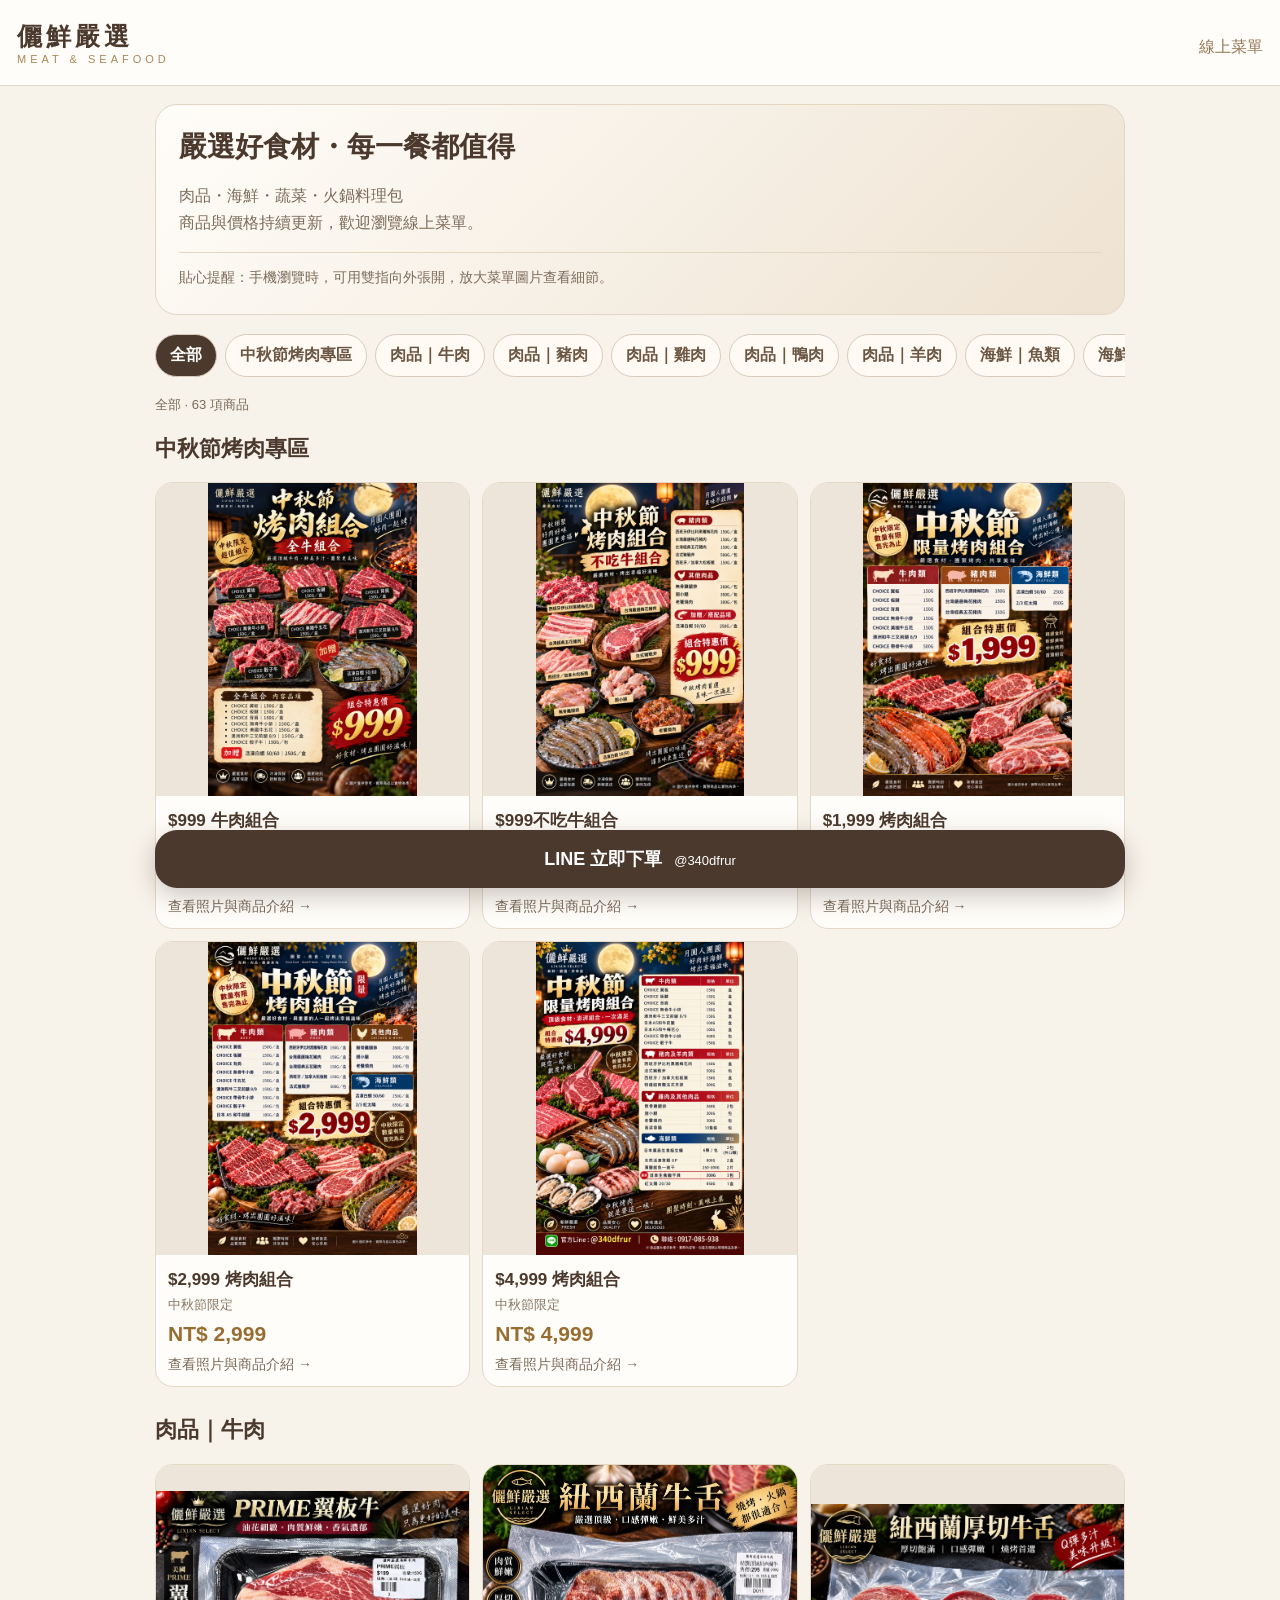
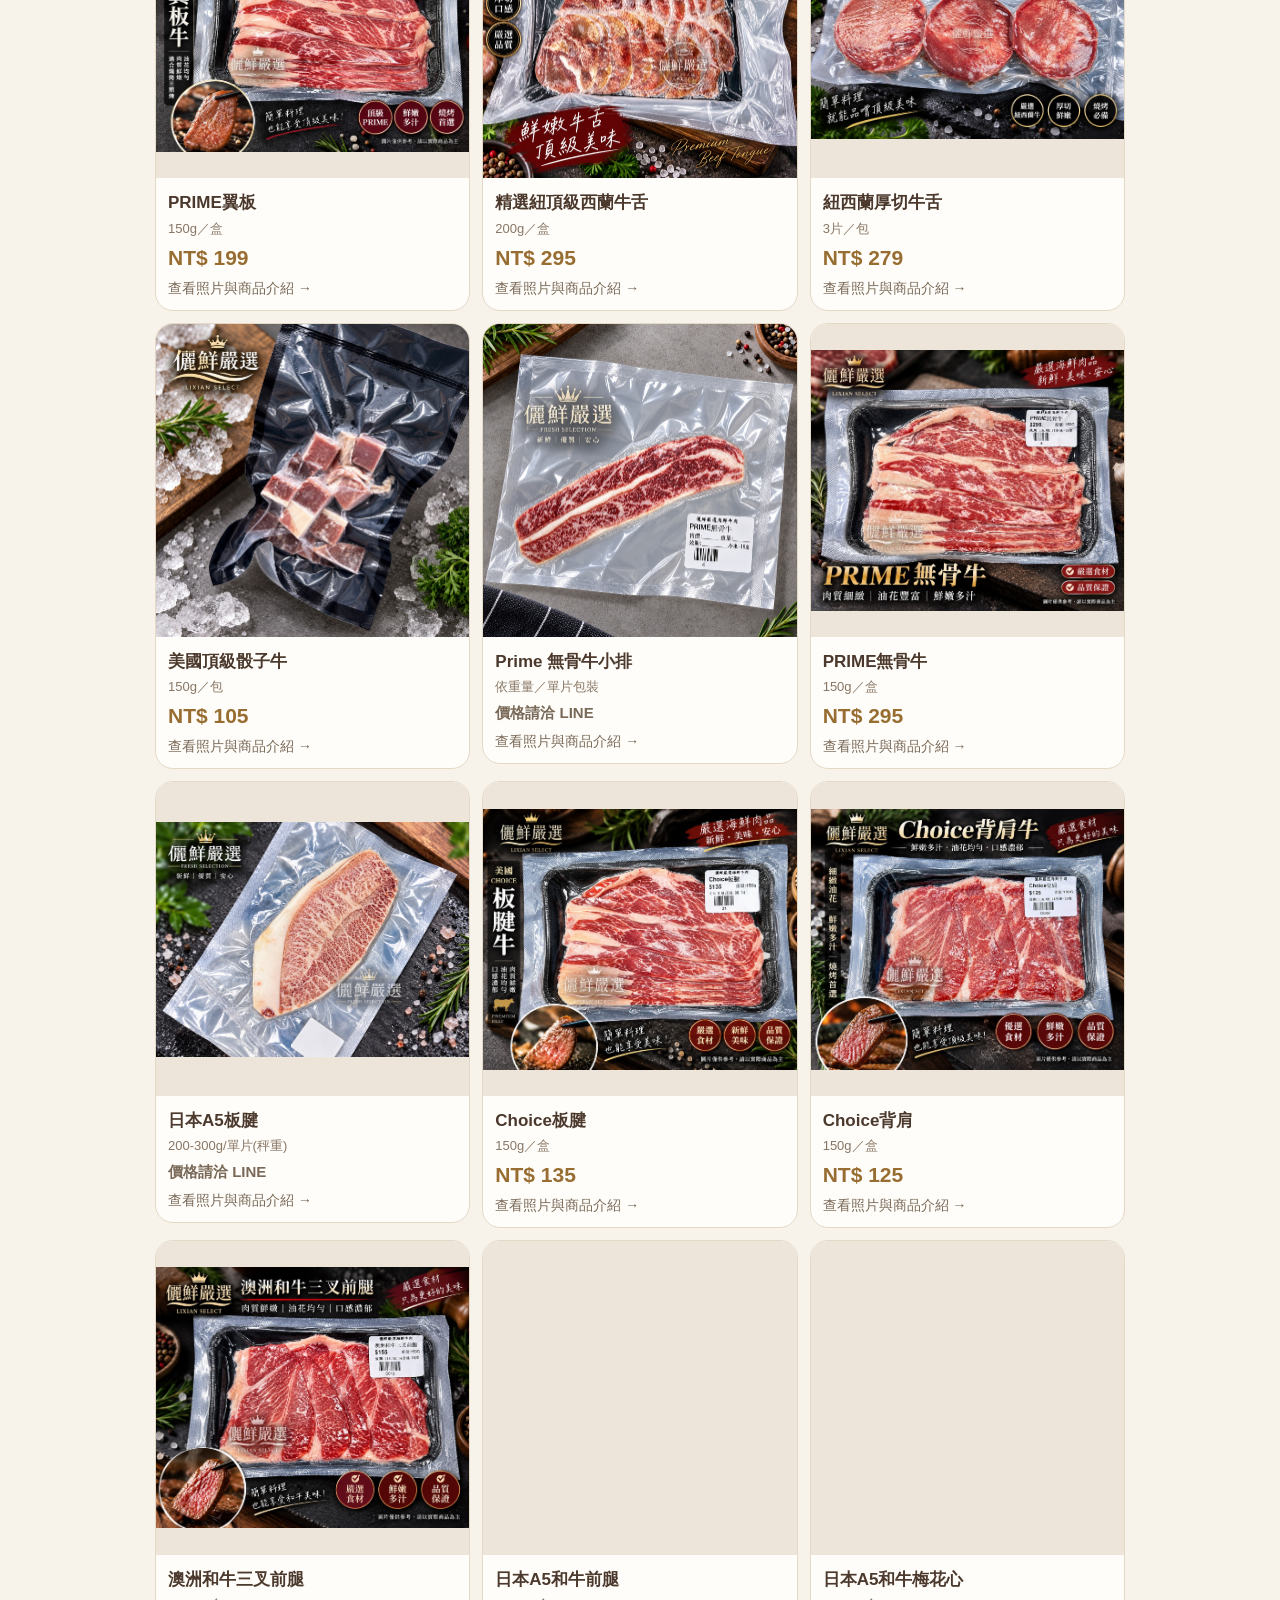
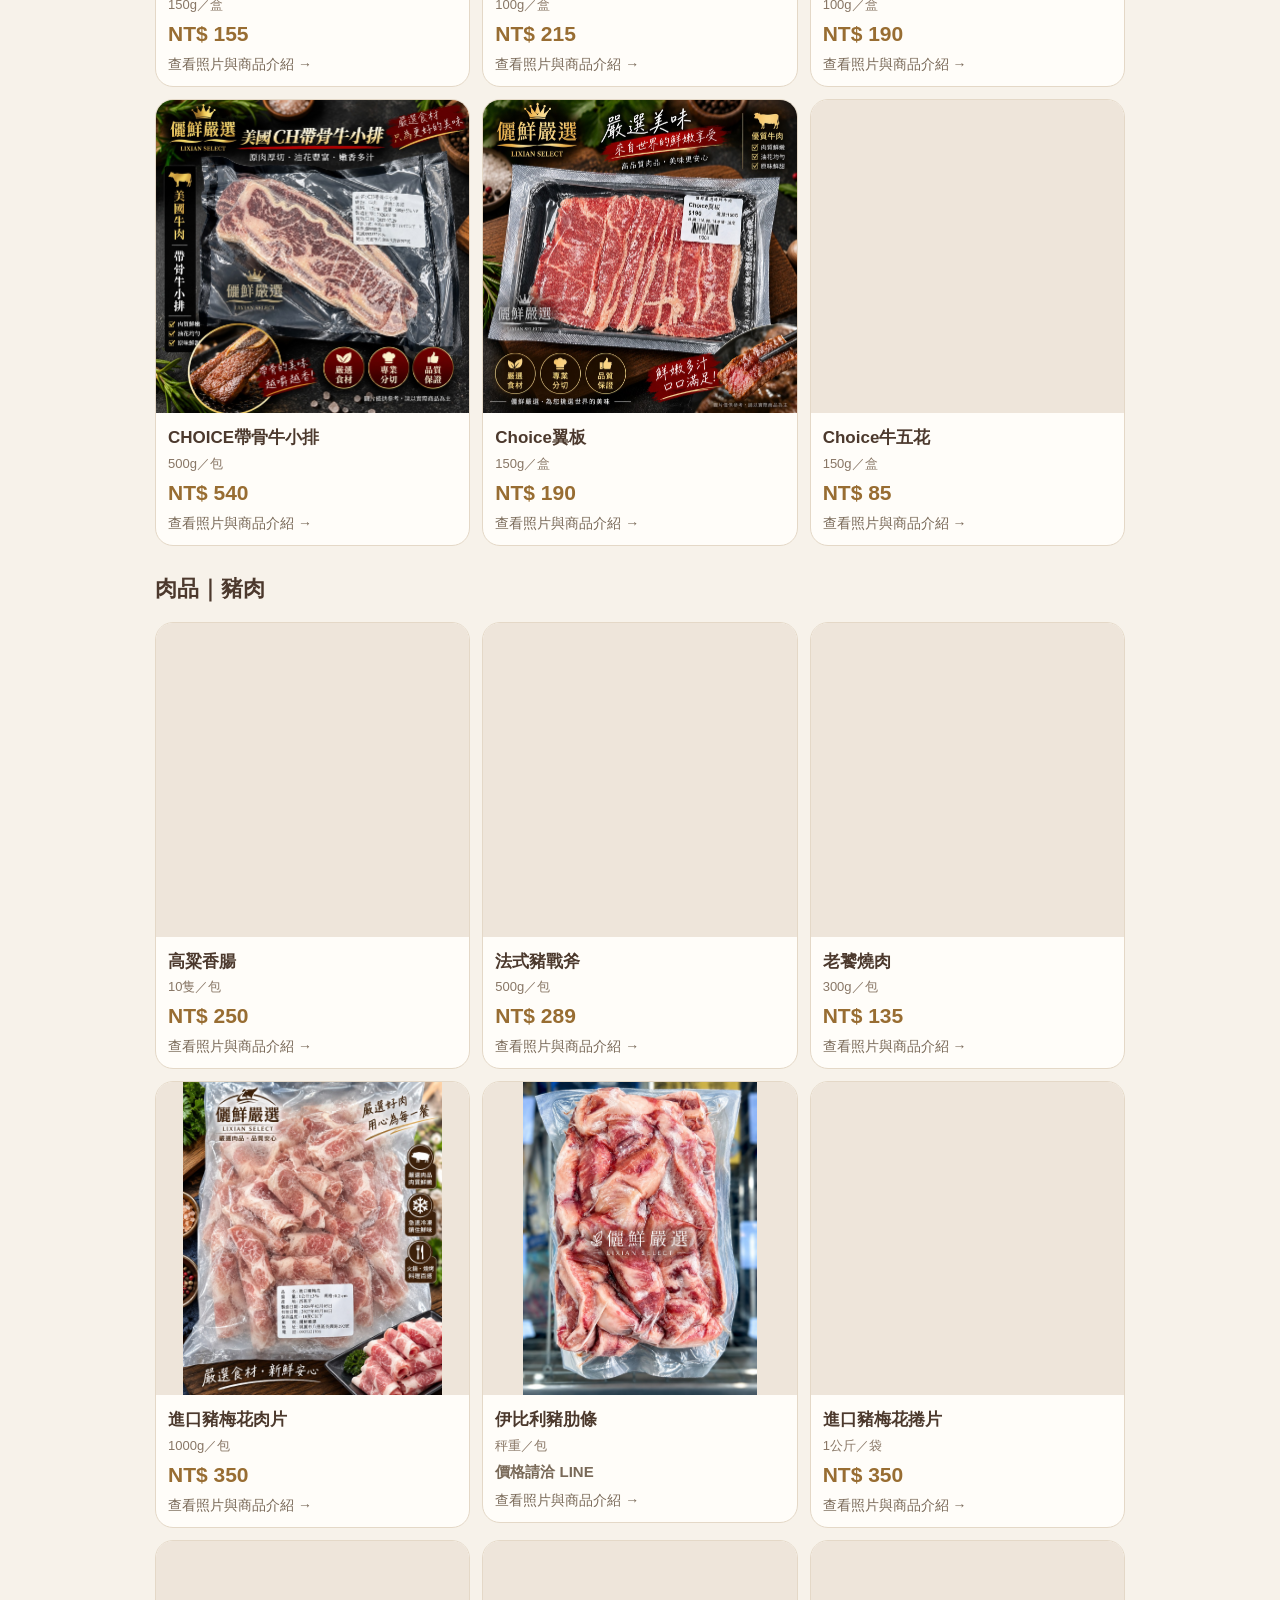
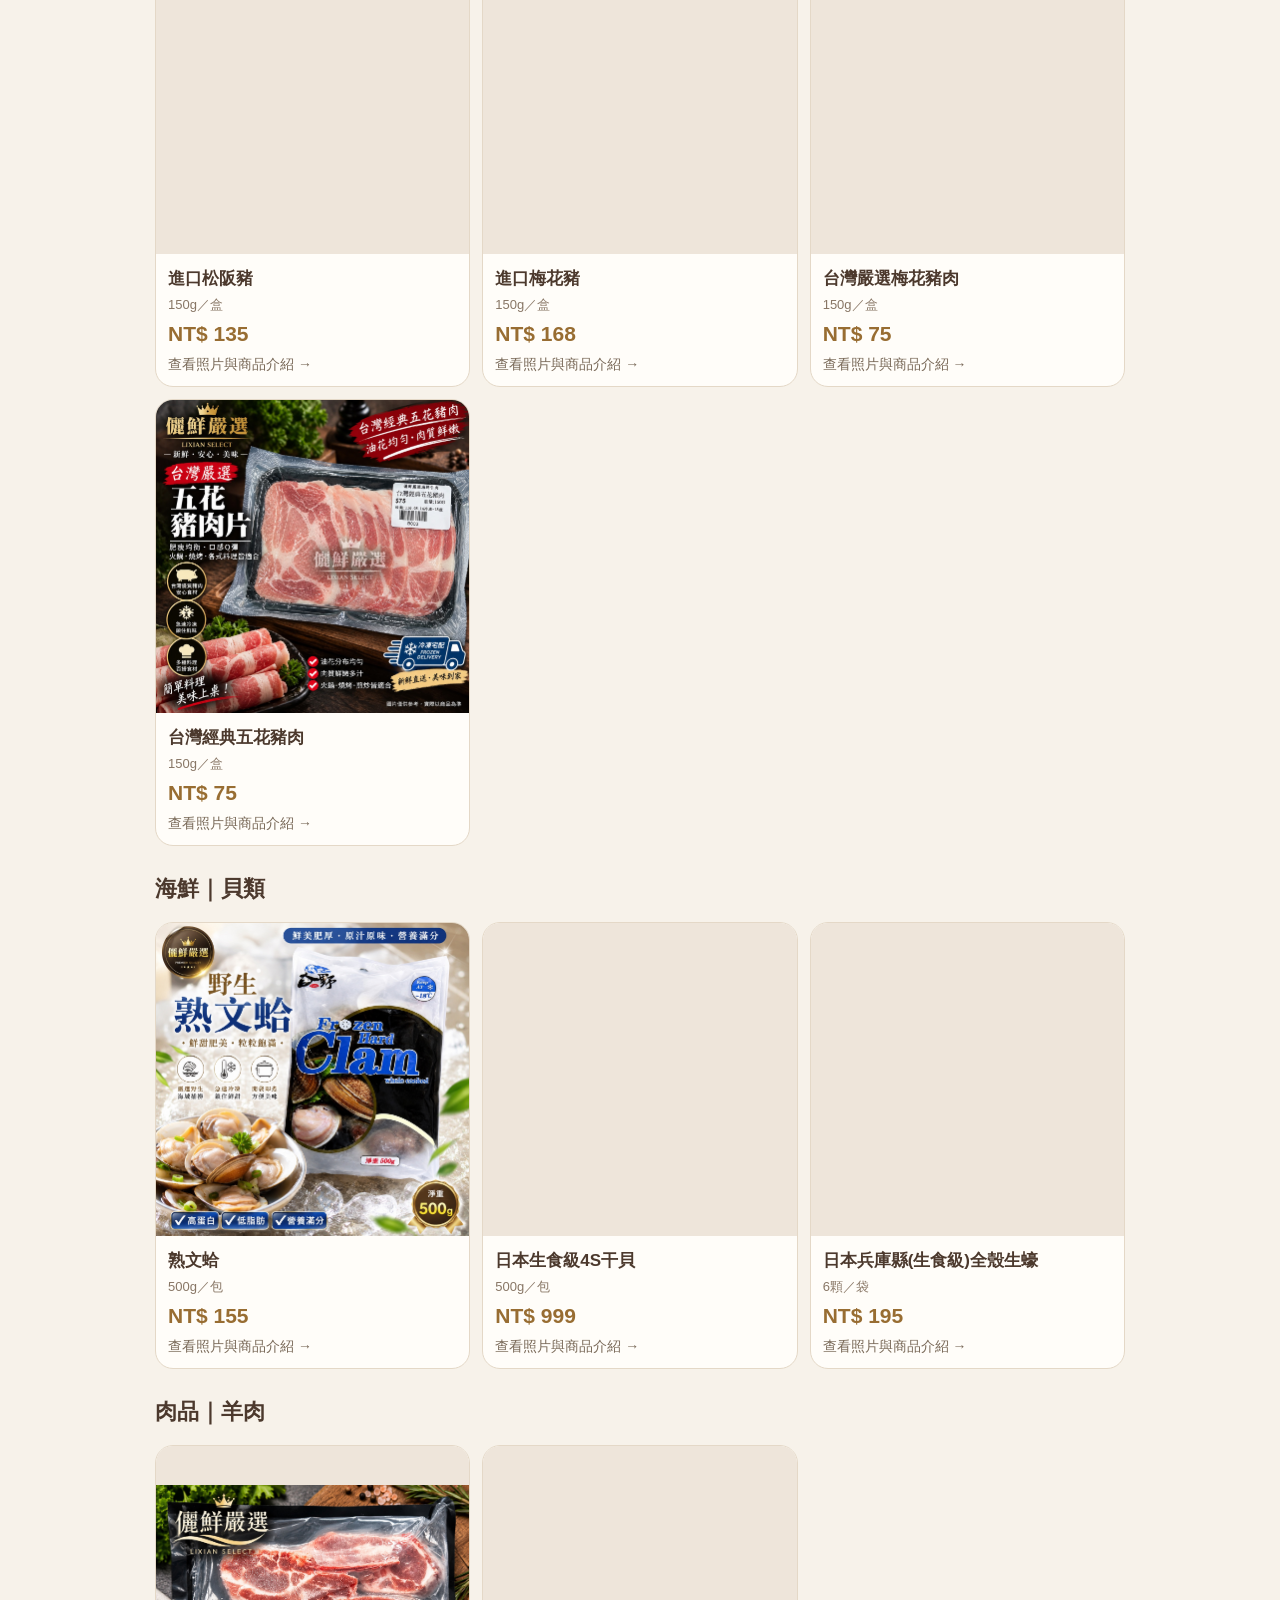
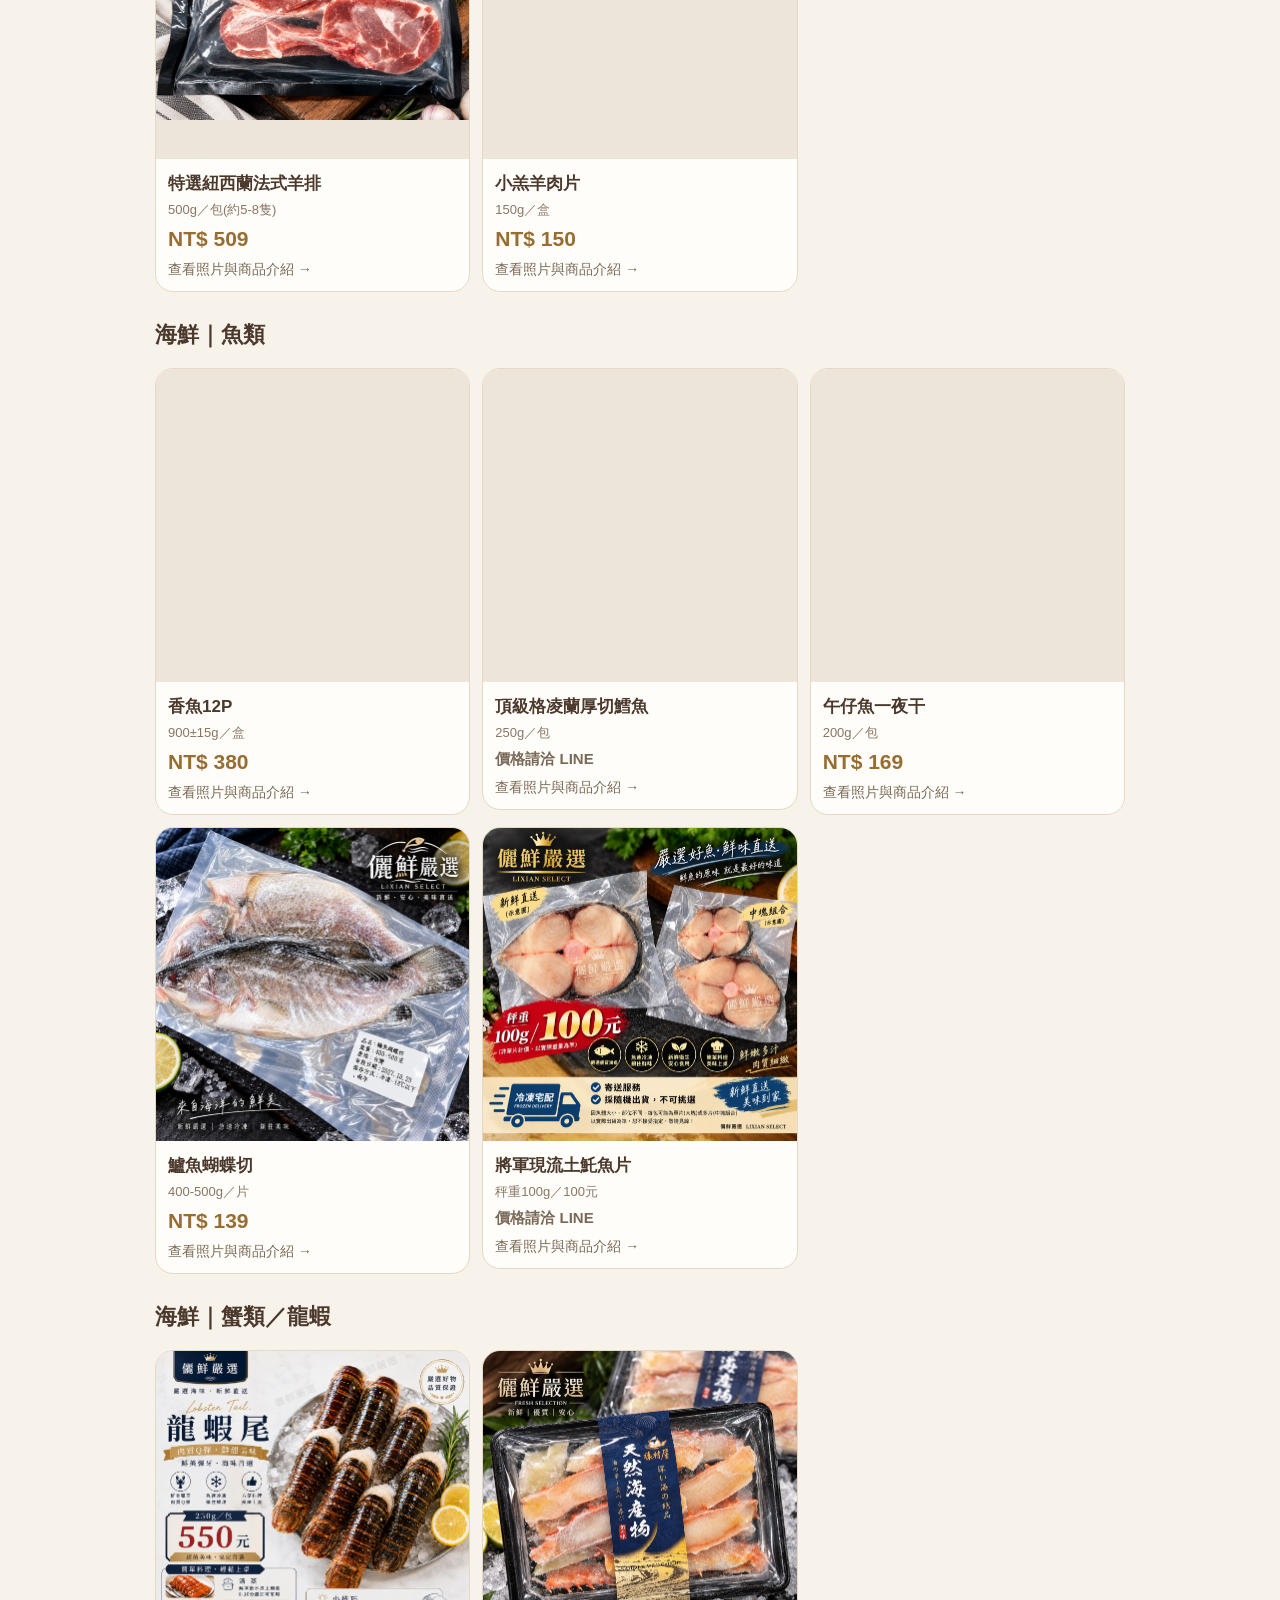
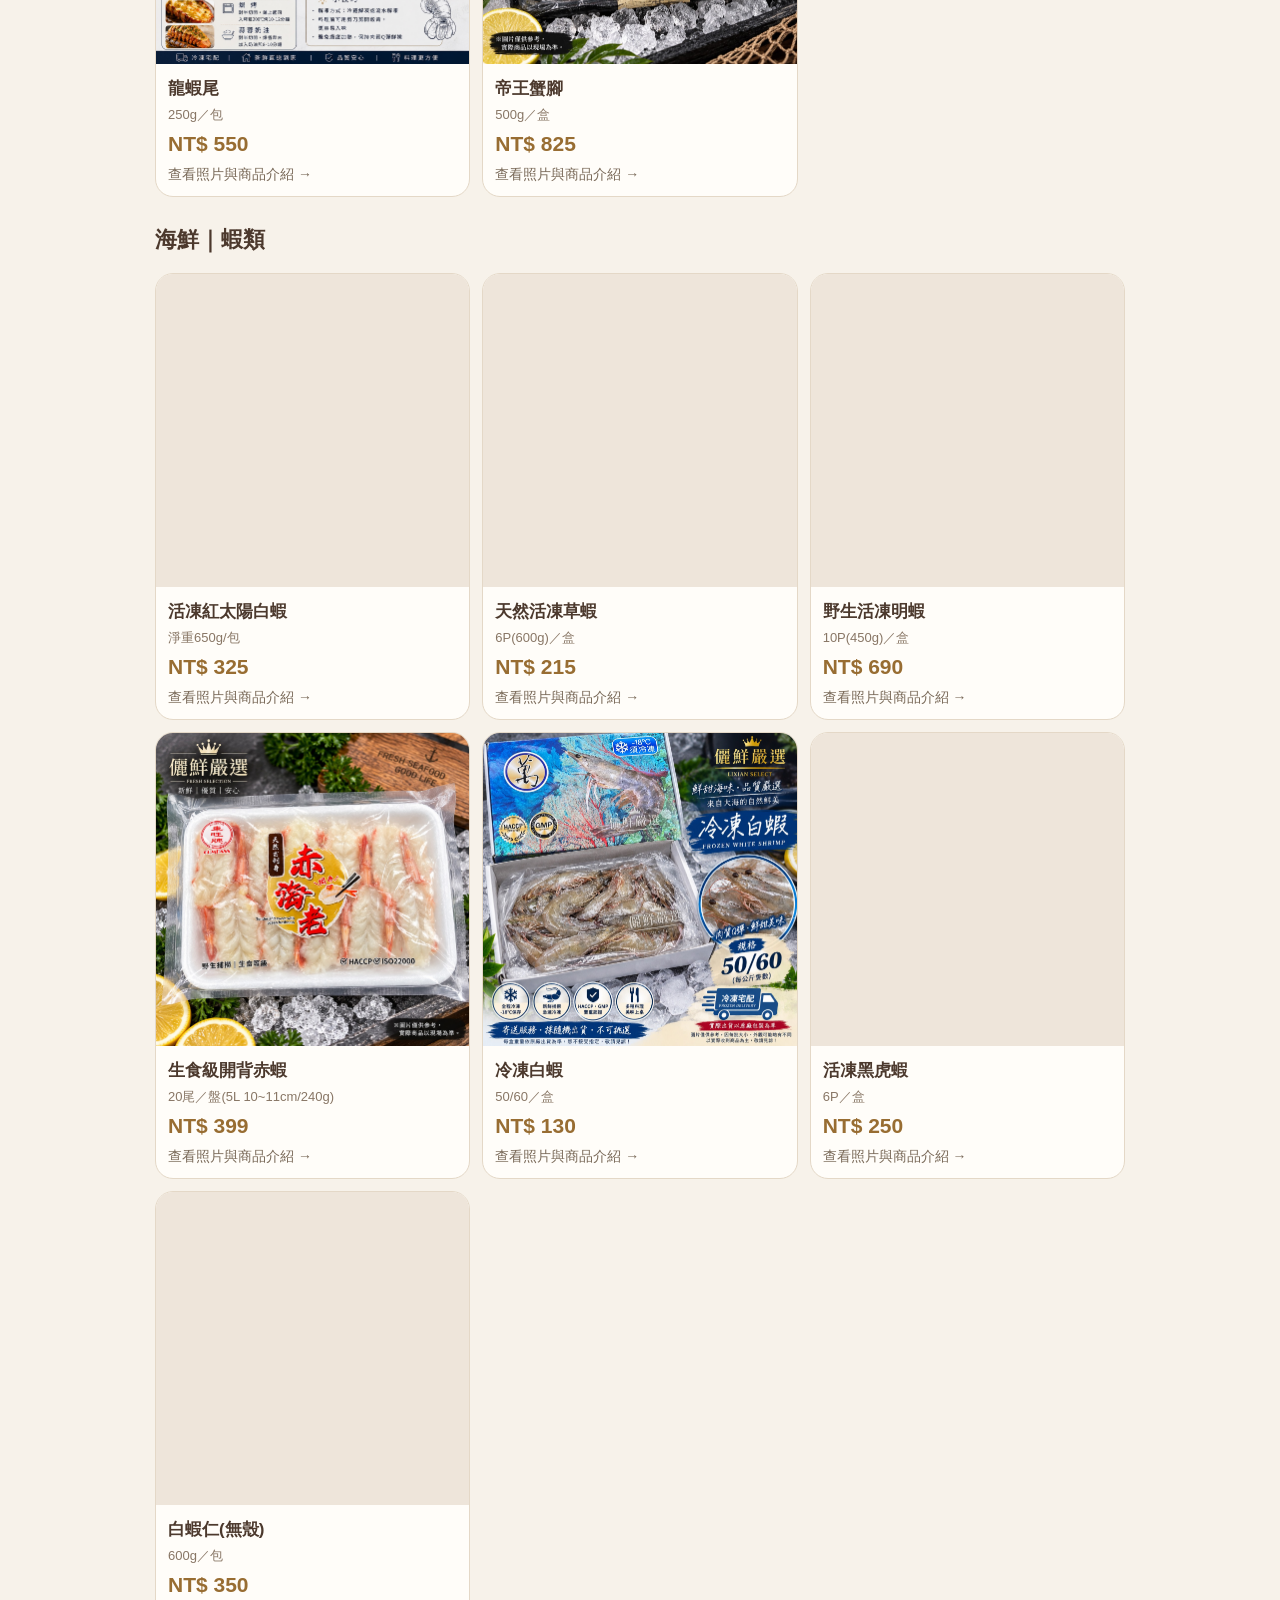
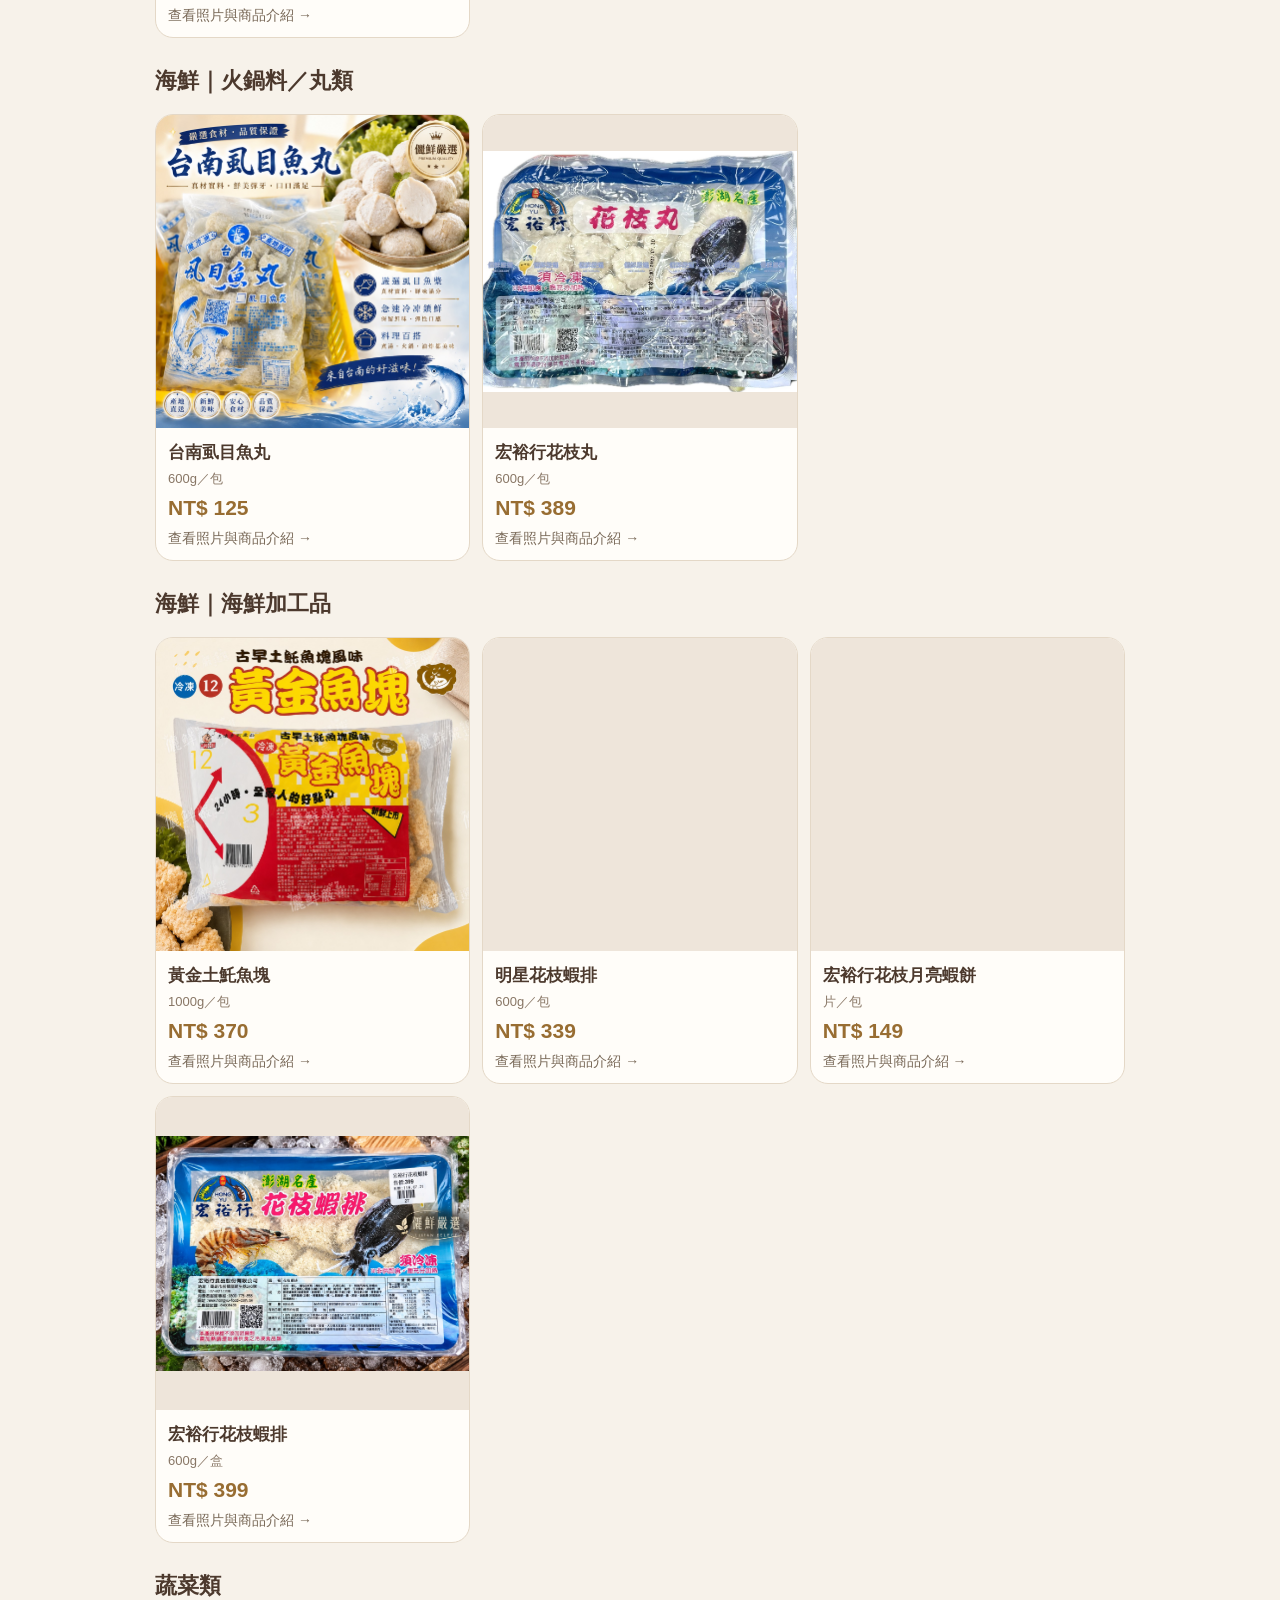
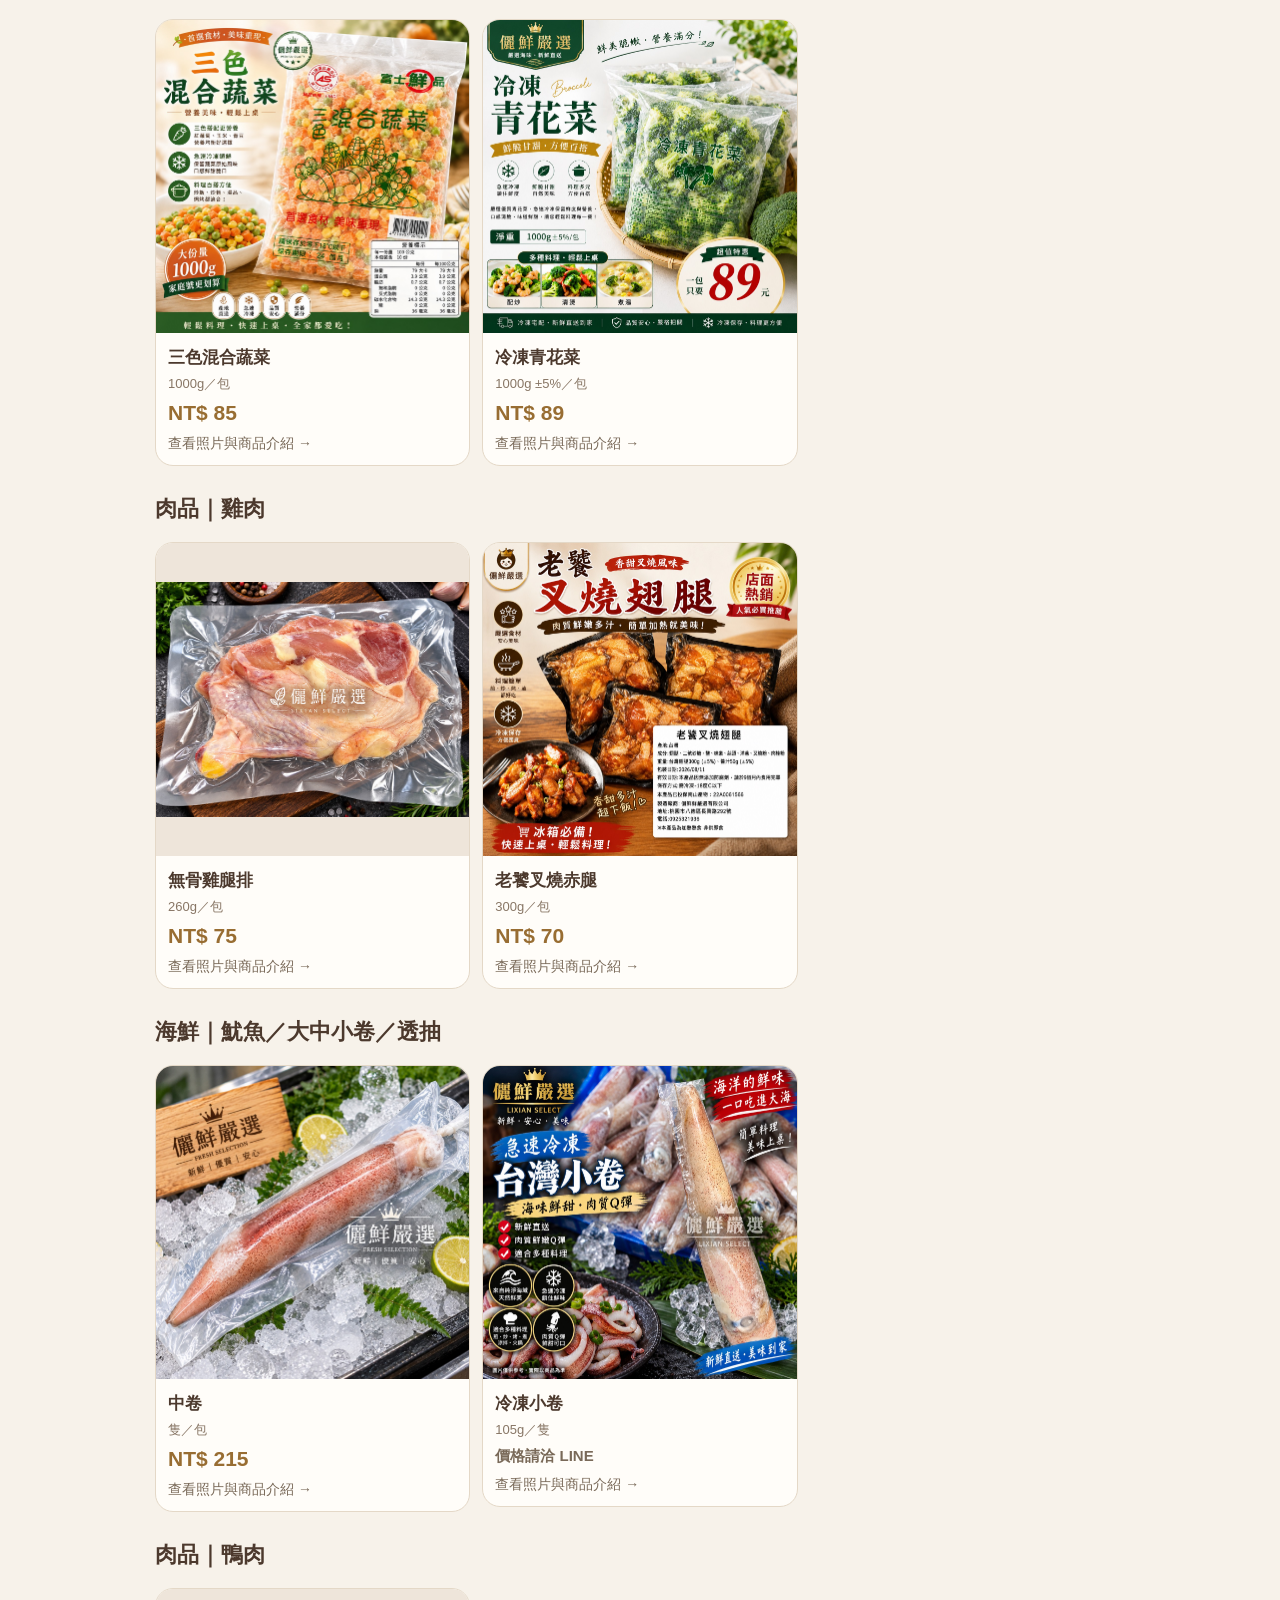
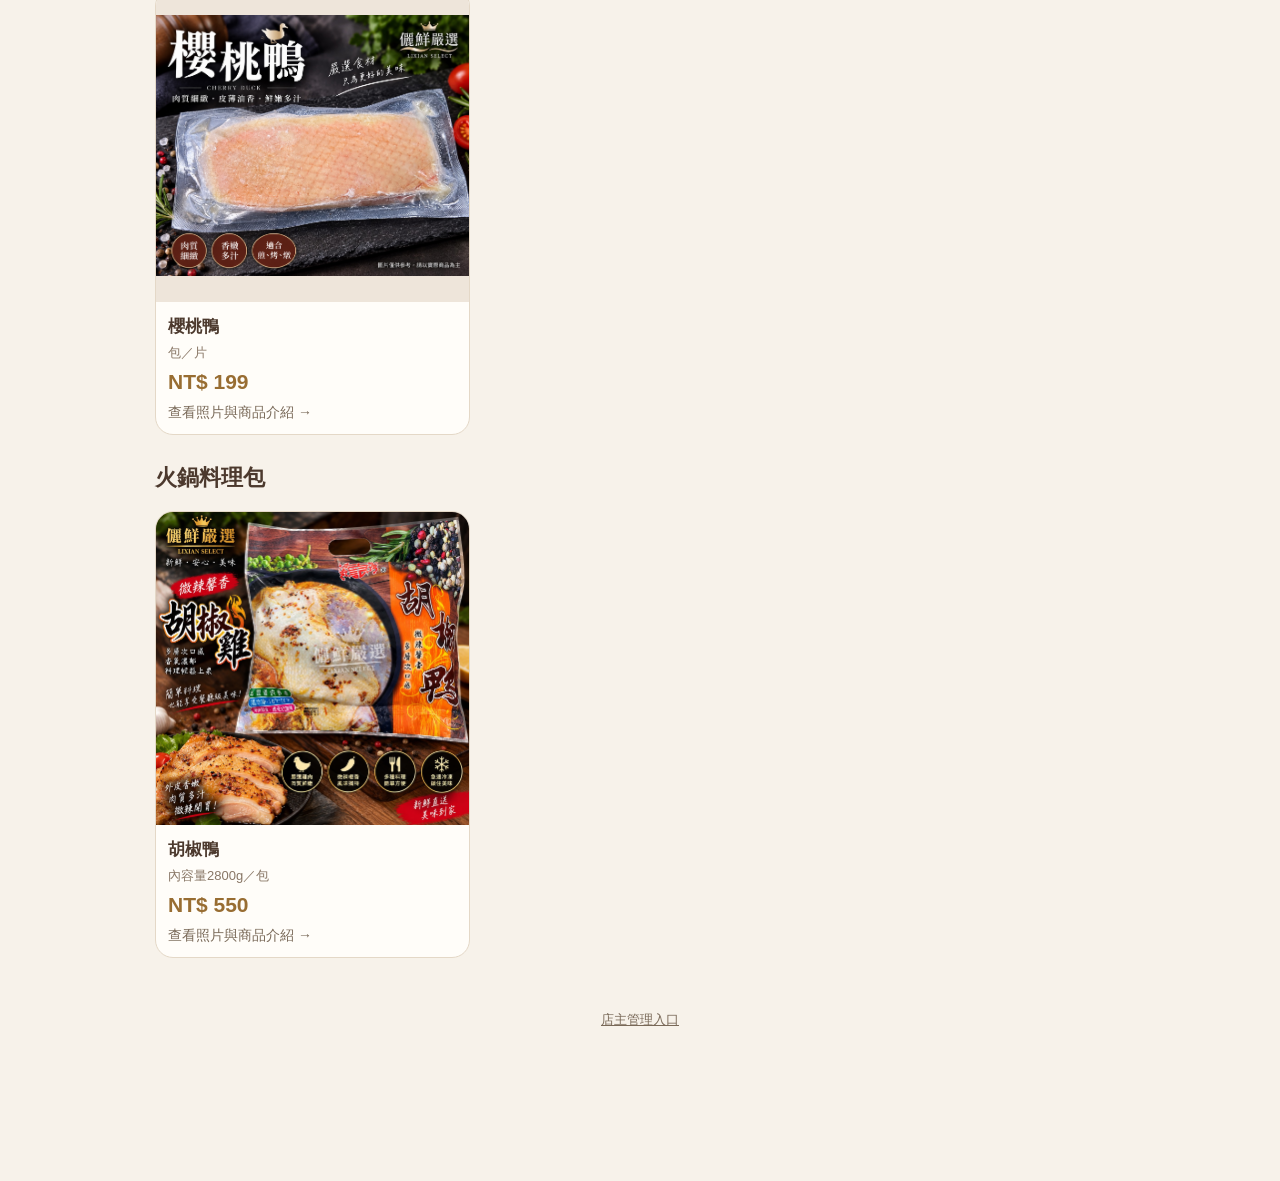
==== index.html @ fa22ce09 "新增商品詳細頁、多張照片與放大檢視，串接 CMS 介紹欄位並保留全部商品資料" ====
<!doctype html><html lang="zh-Hant"><head><meta name="google-site-verification" content="aUG9Sjw0C7wm74e60LRMX2KAX6Z9VKIMu-t3Mo0LDsM" /><meta charset="utf-8"><meta name="viewport" content="width=device-width,initial-scale=1"><meta name="description" content="儷鮮嚴選線上菜單，瀏覽肉品、海鮮、蔬菜與烤肉組合，透過 LINE 洽詢及下單。"><title>儷鮮嚴選｜線上菜單</title><style>
*{box-sizing:border-box}body{margin:0;background:#f7f2ea;color:#4c392d;font-family:-apple-system,BlinkMacSystemFont,"Noto Sans TC","PingFang TC",sans-serif;padding-bottom:95px}header{background:#fffdf9;border-bottom:1px solid #e4d8c7;padding:20px 17px;position:sticky;top:0;z-index:5}.brand{font-size:25px;font-weight:900;letter-spacing:4px}.en{font-size:11px;letter-spacing:4px;color:#a88758}.tag{float:right;margin-top:-28px;color:#927754}main{max-width:1000px;margin:auto;padding:18px 15px}.hero{background:linear-gradient(135deg,#fffdf9,#eee2d1);border:1px solid #e3d6c5;border-radius:22px;padding:23px;margin-bottom:15px}.hero h1{margin:0;font-size:28px}.hero p{line-height:1.7;color:#7d6c5b}.nav{display:flex;gap:8px;overflow:auto;padding:4px 0 15px}.nav button{white-space:nowrap;border:1px solid #d8cbbb;background:#fffaf3;border-radius:999px;padding:10px 14px;color:#6c5745;font-weight:700}.nav .on{background:#4c392d;color:white}.section{margin:16px 0 28px}.section h2{font-size:22px}.grid{display:grid;grid-template-columns:repeat(2,1fr);gap:12px}.card{background:#fffdf9;border:1px solid #e4d8c7;border-radius:18px;overflow:hidden}.pic{aspect-ratio:1;background:#eee5da;display:flex;align-items:center;justify-content:center;color:#a18f7d}.pic img{width:100%;height:100%;object-fit:contain}.info{padding:12px}.name{font-weight:900;font-size:17px}.spec{font-size:13px;color:#887665;margin-top:4px}.price{font-weight:900;color:#986d32;font-size:21px;margin-top:8px}.empty{padding:18px;text-align:center;color:#887665;background:#fffdf9;border:1px dashed #d8cbbb;border-radius:14px}.bottom{position:fixed;bottom:12px;left:12px;right:12px;background:#4c392d;color:white;text-align:center;padding:17px;border-radius:22px;text-decoration:none;font-size:18px;font-weight:900;z-index:20;box-shadow:0 8px 25px #3d2b1d44}.bottom span{font-size:13px;font-weight:500;margin-left:7px}@media(min-width:700px){.grid{grid-template-columns:repeat(3,1fr)}} 
button,a{-webkit-tap-highlight-color:transparent}button{cursor:pointer;font:inherit}
button:focus-visible,a:focus-visible{outline:3px solid #986d32;outline-offset:4px}
.grid{align-items:start}.card{min-width:0}.name{overflow-wrap:anywhere;line-height:1.5}
.pic{overflow:hidden}.pic img{display:block}.placeholder{padding:20px;text-align:center;font-size:14px;line-height:1.8}
.price.ask{font-size:15px;color:#796958}.bottom{max-width:970px;margin:auto;bottom:calc(12px + env(safe-area-inset-bottom))}
body{padding-bottom:calc(110px + env(safe-area-inset-bottom))}
#status{font-size:13px;color:#796958;margin:4px 0 20px}.retry{margin-top:12px;border:1px solid #d8cbbb;background:#fffaf3;padding:10px 18px;border-radius:12px;color:#4c392d}
@media(max-width:360px){.hero h1{font-size:24px}.name{font-size:15px}.info{padding:10px}.bottom{font-size:16px}.bottom span{font-size:12px}}
.card-link{display:block;color:inherit;text-decoration:none;height:100%}.card-link:hover .name{text-decoration:underline;text-underline-offset:4px}.card-link:focus-visible{outline-offset:-4px}.detail-hint{font-size:14px;color:#796958;margin-top:10px}
</style><script src="./catalog.js"></script></head><body>
<header><div class="brand">儷鮮嚴選</div><div class="en">MEAT & SEAFOOD</div><div class="tag">線上菜單</div></header><main><section class="hero"><h1>嚴選好食材・每一餐都值得</h1><p>肉品・海鮮・蔬菜・火鍋料理包<br>商品與價格持續更新，歡迎瀏覽線上菜單。</p><p style="font-size:14px;line-height:1.8;margin:14px 0 0;padding-top:12px;border-top:1px solid #e3d6c5">貼心提醒：手機瀏覽時，可用雙指向外張開，放大菜單圖片查看細節。</p></section><nav id="nav" class="nav" aria-label="商品分類"></nav><p id="status" role="status">商品載入中…</p><div id="menu" aria-busy="true"></div><noscript><p class="empty">請開啟 JavaScript 瀏覽商品菜單，或點選下方 LINE 洽詢商品與下單。</p></noscript><footer style="text-align:center;padding:24px"><a href="./admin.html" style="color:#796958;font-size:13px">店主管理入口</a></footer></main><a class="bottom" href="https://line.me/R/ti/p/@340dfrur" target="_blank" rel="noopener noreferrer">LINE 立即下單 <span>@340dfrur</span></a>
<script>

"use strict";
let data = [];
const nav = document.getElementById("nav");
const menu = document.getElementById("menu");
const status = document.getElementById("status");
function element(tag, className, text) {
  const node = document.createElement(tag);
  if (className) node.className = className;
  if (text !== undefined) node.textContent = text;
  return node;
}
function placeholder(box) {
  box.replaceChildren(element("span", "placeholder", "商品照片準備中"));
}
function productCard(product) {
  const card = element("article", "card");
  const link=element("a","card-link");link.href=Catalog.url(product);link.setAttribute("aria-label","查看「"+product.name+"」商品詳情");
  const pic = element("div", "pic");
  placeholder(pic);
  const cover=Catalog.photos(product)[0];
  if (cover) {
    const img = element("img");
    img.alt = product.name;
    img.loading = "lazy";
    img.decoding = "async";
    img.addEventListener("error", () => placeholder(pic), { once: true });
    img.src = cover;
    pic.replaceChildren(img);
  }
  const info = element("div", "info");
  info.append(element("div", "name", product.name), element("div", "spec", product.spec || ""));
  const raw = String(product.price ?? "").trim();
  const price = Number(raw);
  const hasPrice = raw !== "" && Number.isFinite(price) && price >= 0;
  info.append(element("div", hasPrice ? "price" : "price ask",
    hasPrice ? "NT$ " + price.toLocaleString("zh-TW") : "價格請洽 LINE"));
  info.append(element("div","detail-hint","查看照片與商品介紹 →"));
  link.append(pic,info);card.append(link);
  return card;
}
function render(category) {
  for (const button of nav.children) {
    const selected = button.textContent === category;
    button.classList.toggle("on", selected);
    button.setAttribute("aria-pressed", String(selected));
  }
  const products = category === "全部" ? data : data.filter(p => p.category === category);
  const groups = new Map();
  products.forEach(product => {
    if (!groups.has(product.category)) groups.set(product.category, []);
    groups.get(product.category).push(product);
  });
  menu.replaceChildren();
  for (const [name, products] of groups) {
    const section = element("section", "section");
    const grid = element("div", "grid");
    products.forEach(product => grid.append(productCard(product)));
    section.append(element("h2", "", name), grid);
    menu.append(section);
  }
  if (!products.length) menu.append(element("p", "empty", "此分類目前沒有商品。"));
  status.textContent = category + " · " + products.length + " 項商品";
}
async function loadProducts() {
  status.textContent = "商品載入中…";
  menu.setAttribute("aria-busy", "true");
  nav.replaceChildren();
  menu.replaceChildren();
  try {
    const response = await fetch("./products.json", { cache: "no-cache" });
    if (!response.ok) throw new Error("商品資料暫時無法載入");
    const products = await response.json();
    if (!Array.isArray(products) || !products.every(p => p && typeof p.name === "string" &&
      typeof p.category === "string" && (!p.image || typeof p.image === "string"))) {
      throw new Error("商品資料格式不正確");
    }
    data = products;
    let savedCategories = [];
    try {
      const categoriesResponse = await fetch("./categories.json", { cache: "no-cache" });
      if (categoriesResponse.ok) {
        const saved = await categoriesResponse.json();
        const values = Array.isArray(saved) ? saved : saved.categories;
        if (Array.isArray(values)) savedCategories = values.filter(c => typeof c === "string" && c.trim() && c !== "全部");
      }
    } catch (_) { /* 商品仍可使用自身分類顯示。 */ }
    const categories = ["全部", ...new Set([...savedCategories, ...data.map(p => p.category)])];
    categories.forEach(category => {
      const button = element("button", "", category);
      button.type = "button";
      button.addEventListener("click", () => {const url=new URL(location.href);if(category==="全部")url.searchParams.delete("category");else url.searchParams.set("category",category);history.replaceState(null,"",url);render(category);});
      nav.append(button);
    });
    const requested=new URLSearchParams(location.search).get("category");
    render(categories.includes(requested)?requested:"全部");
  } catch (error) {
    status.textContent = "商品暫時無法顯示";
    const message = element("div", "empty");
    message.append(element("p", "", "商品資料暫時無法載入，請重試，或透過下方 LINE 洽詢。"));
    const retry = element("button", "retry", "重新載入");
    retry.type = "button";
    retry.addEventListener("click", loadProducts);
    message.append(retry);
    menu.replaceChildren(message);
  } finally {
    menu.setAttribute("aria-busy", "false");
  }
}
loadProducts();
</script></body></html>
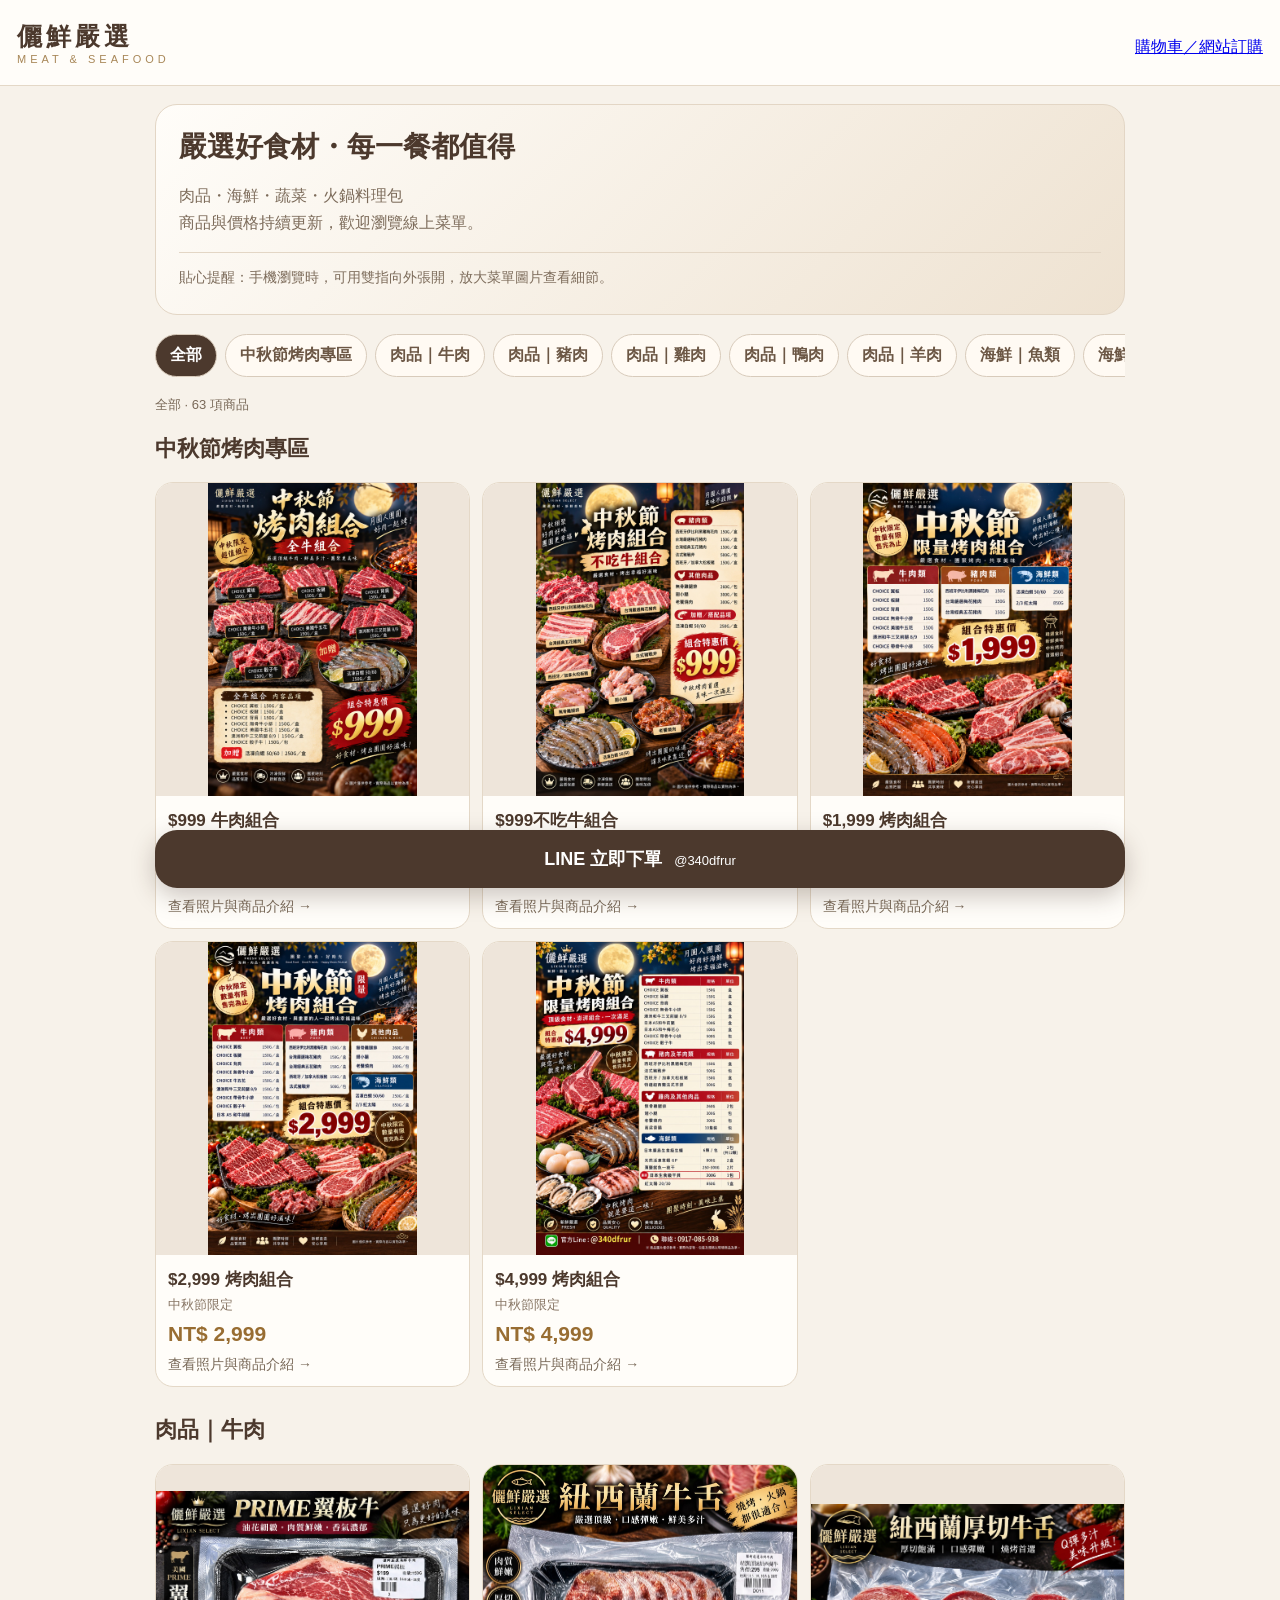
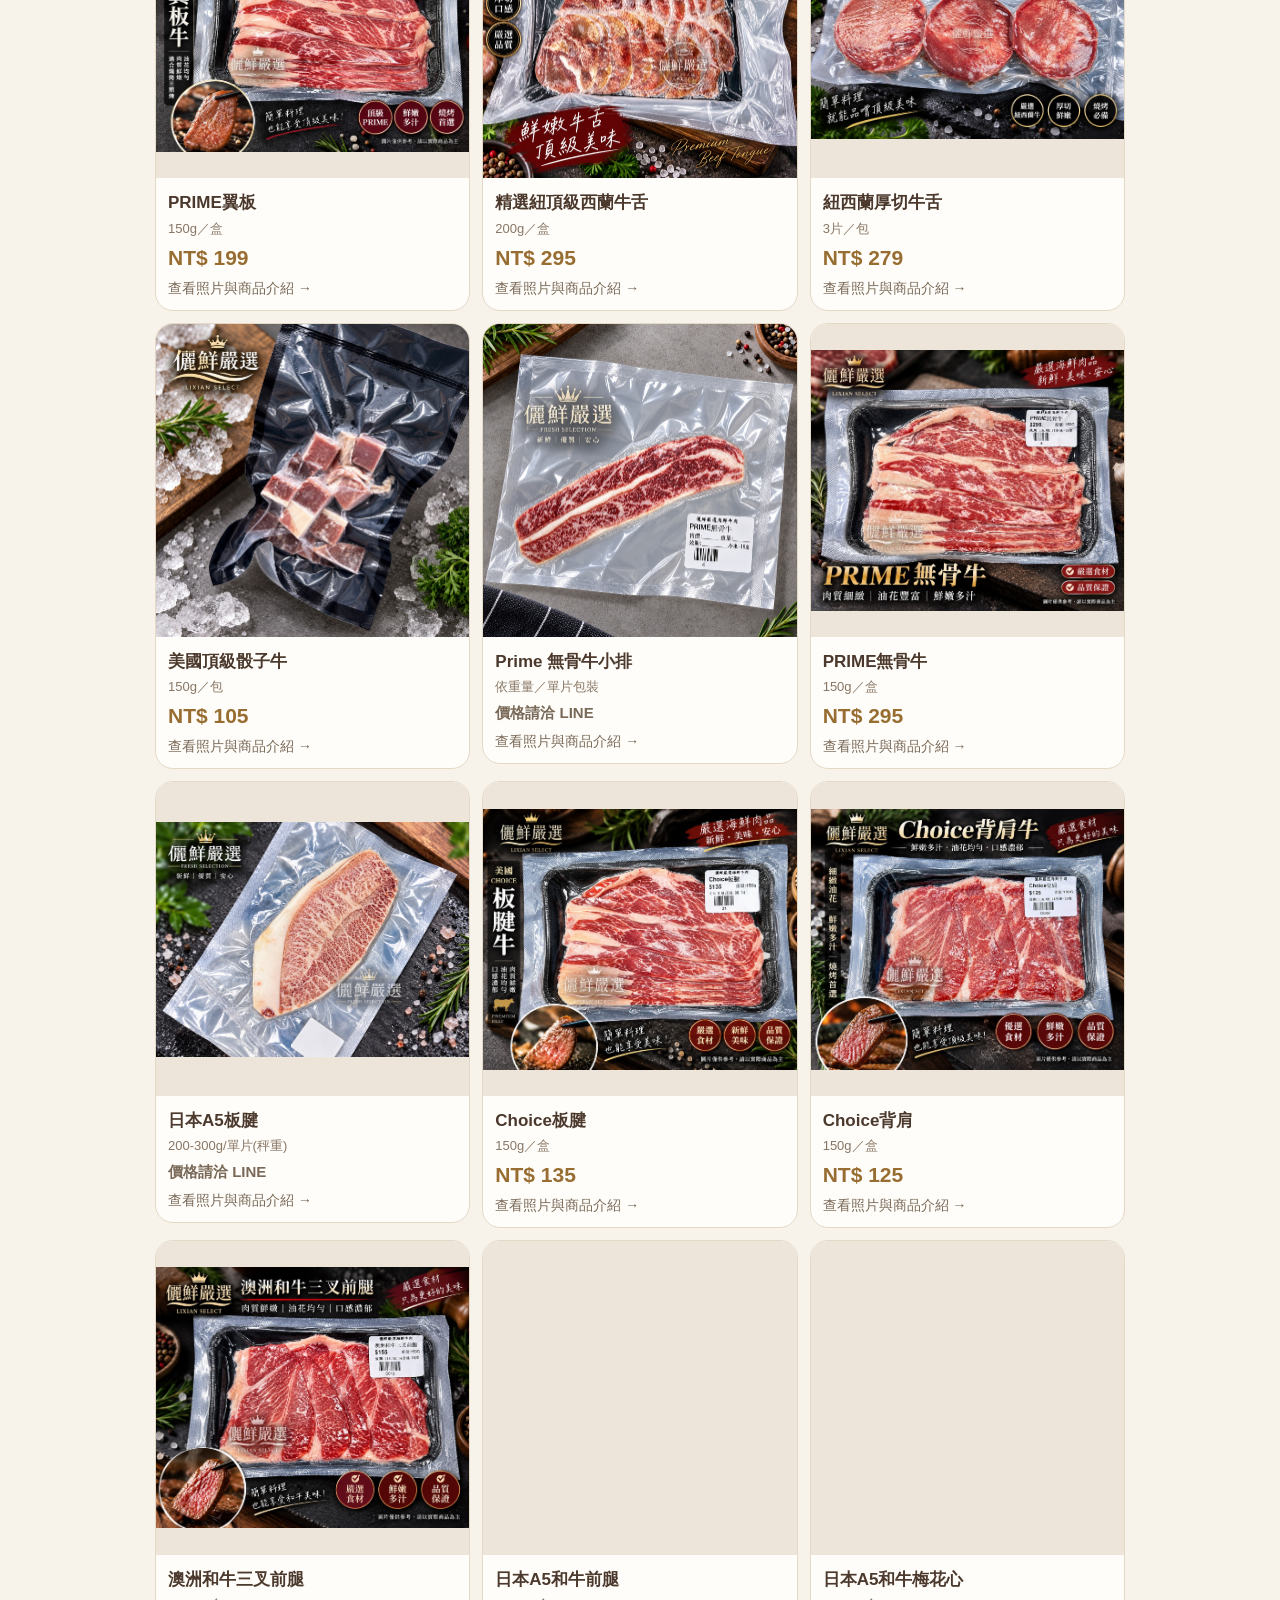
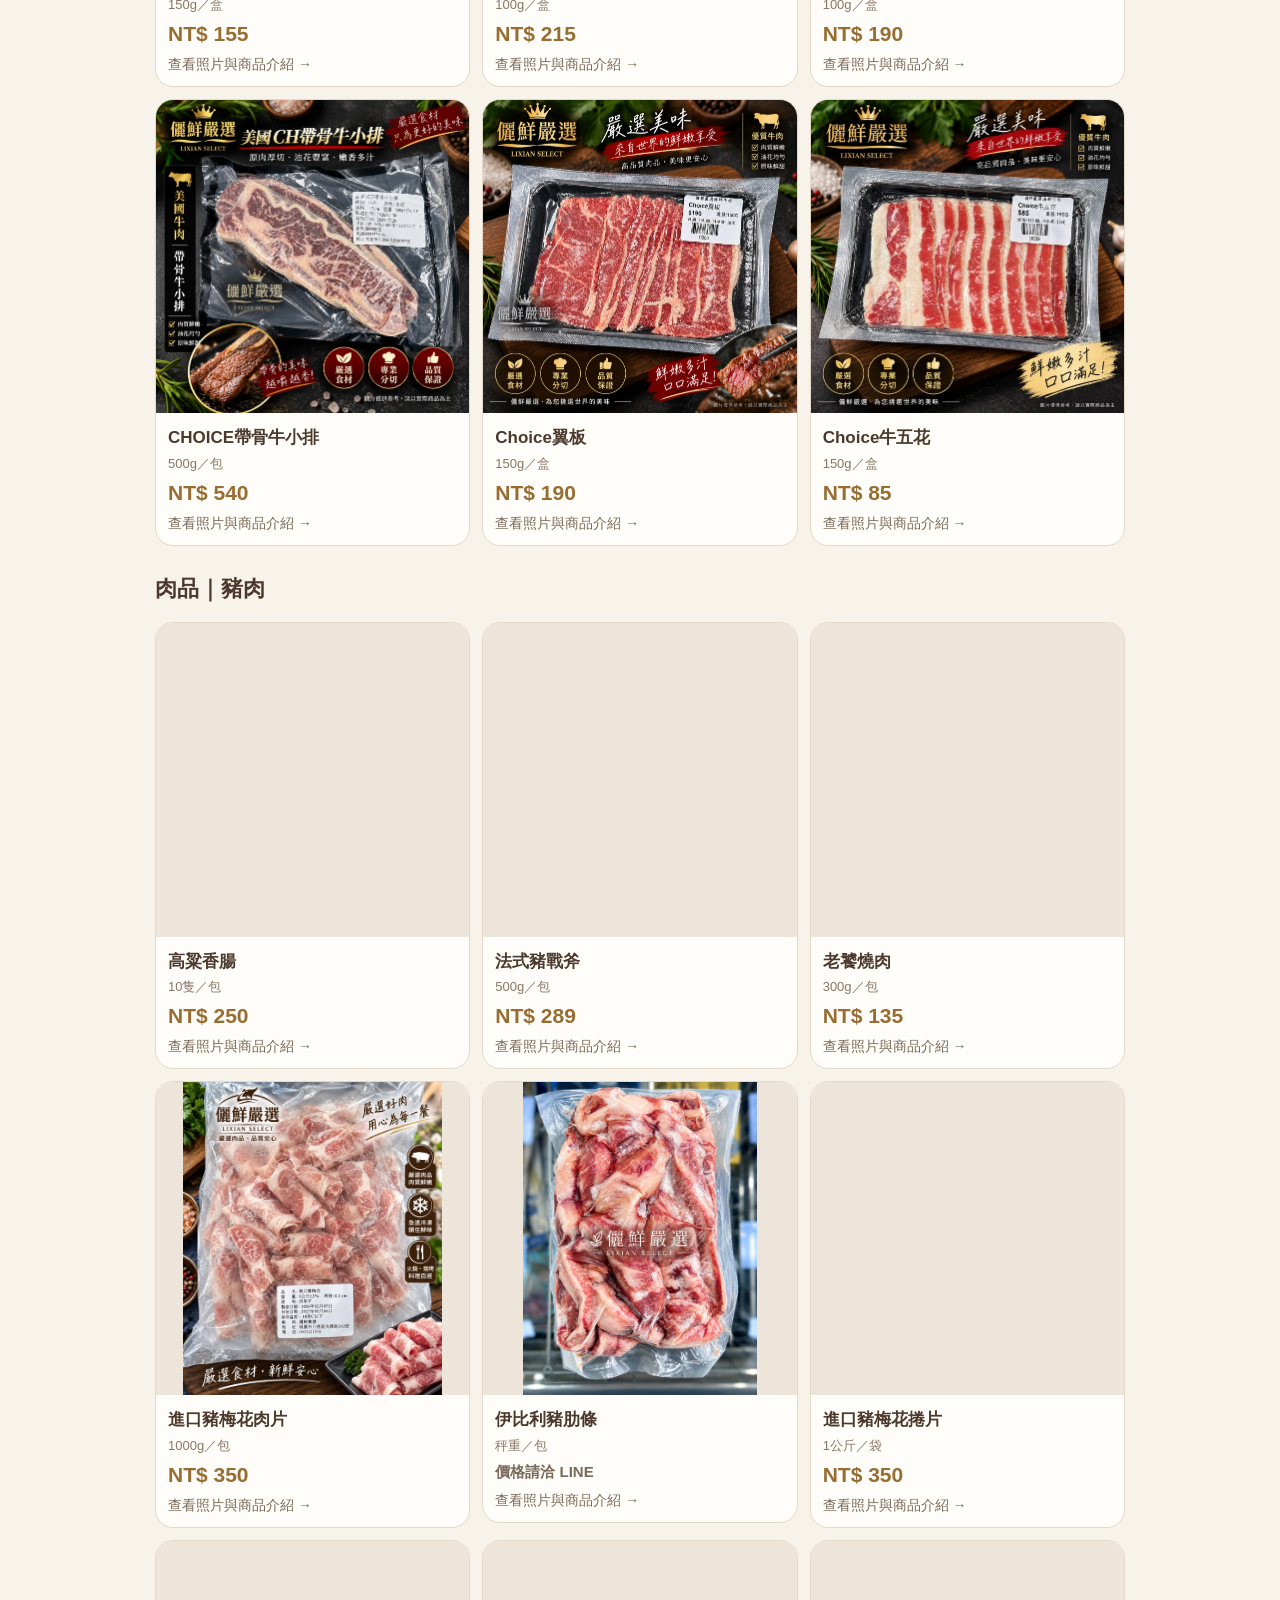
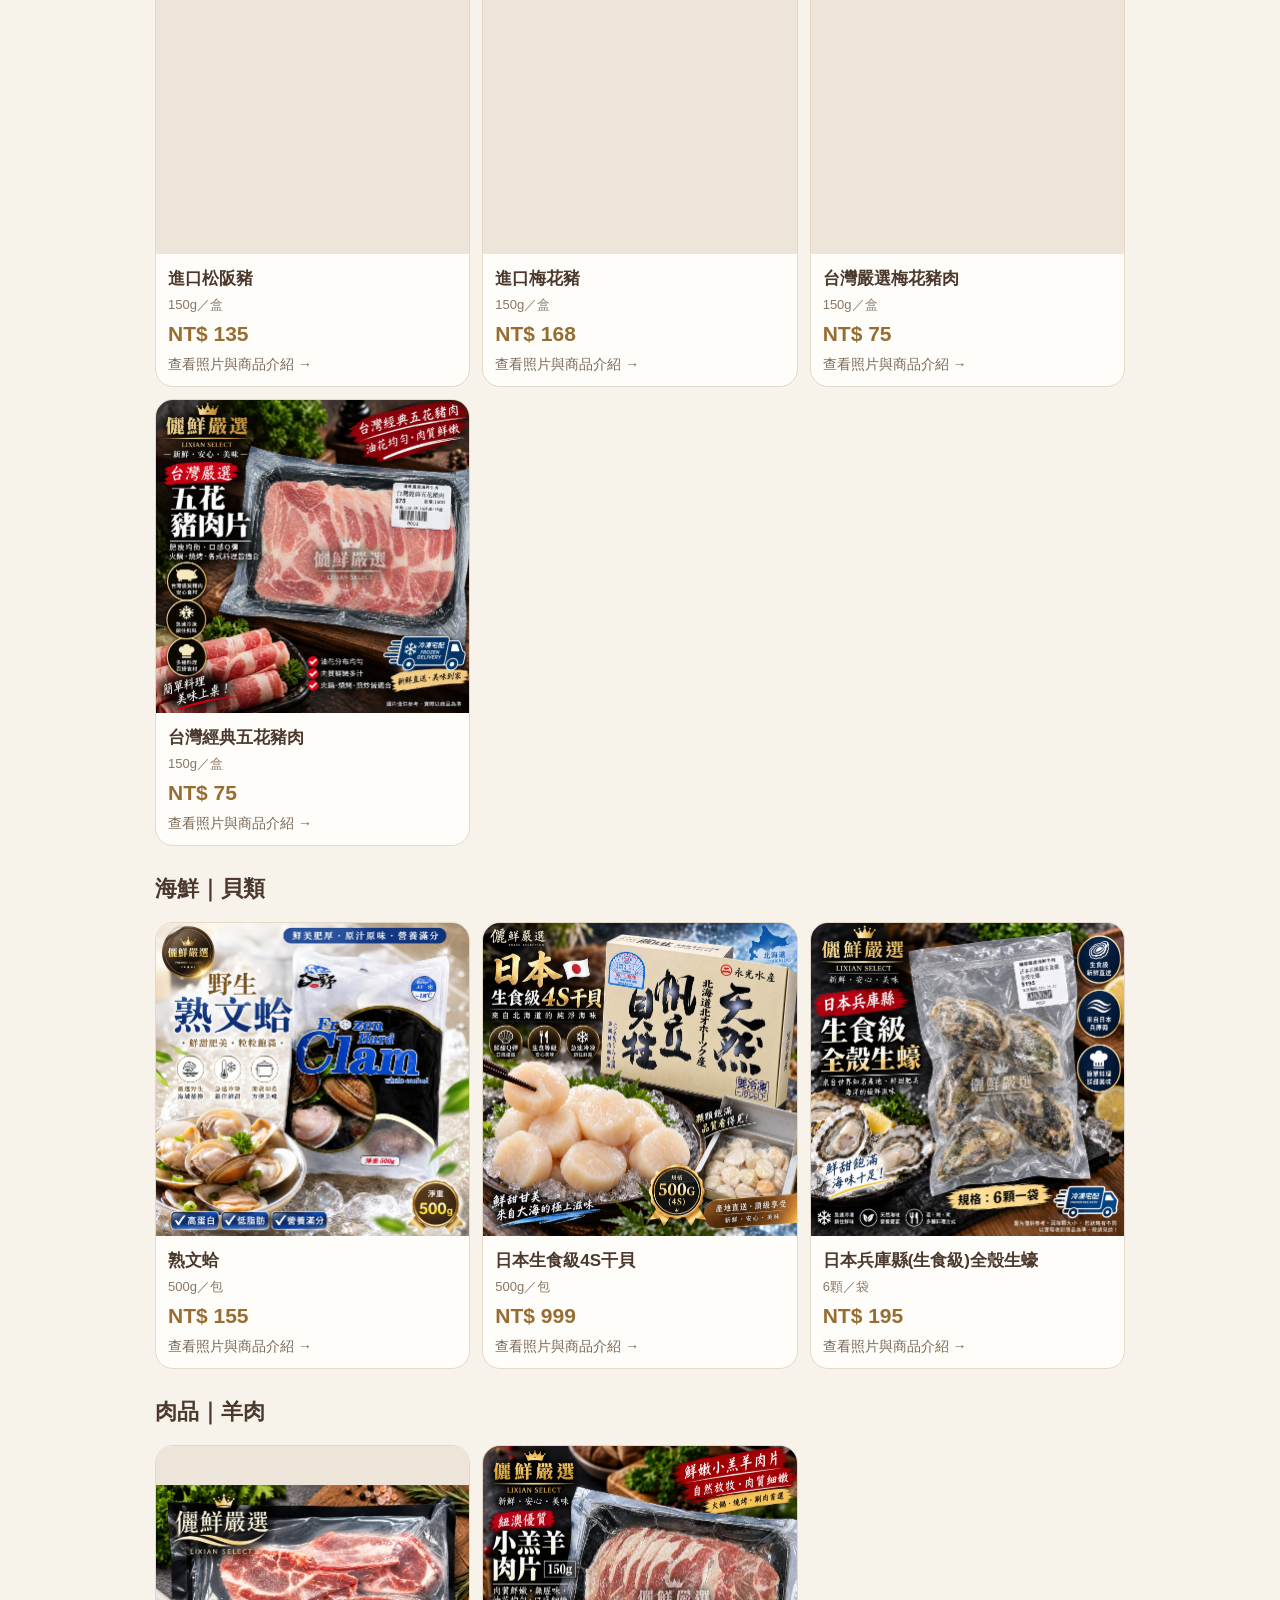
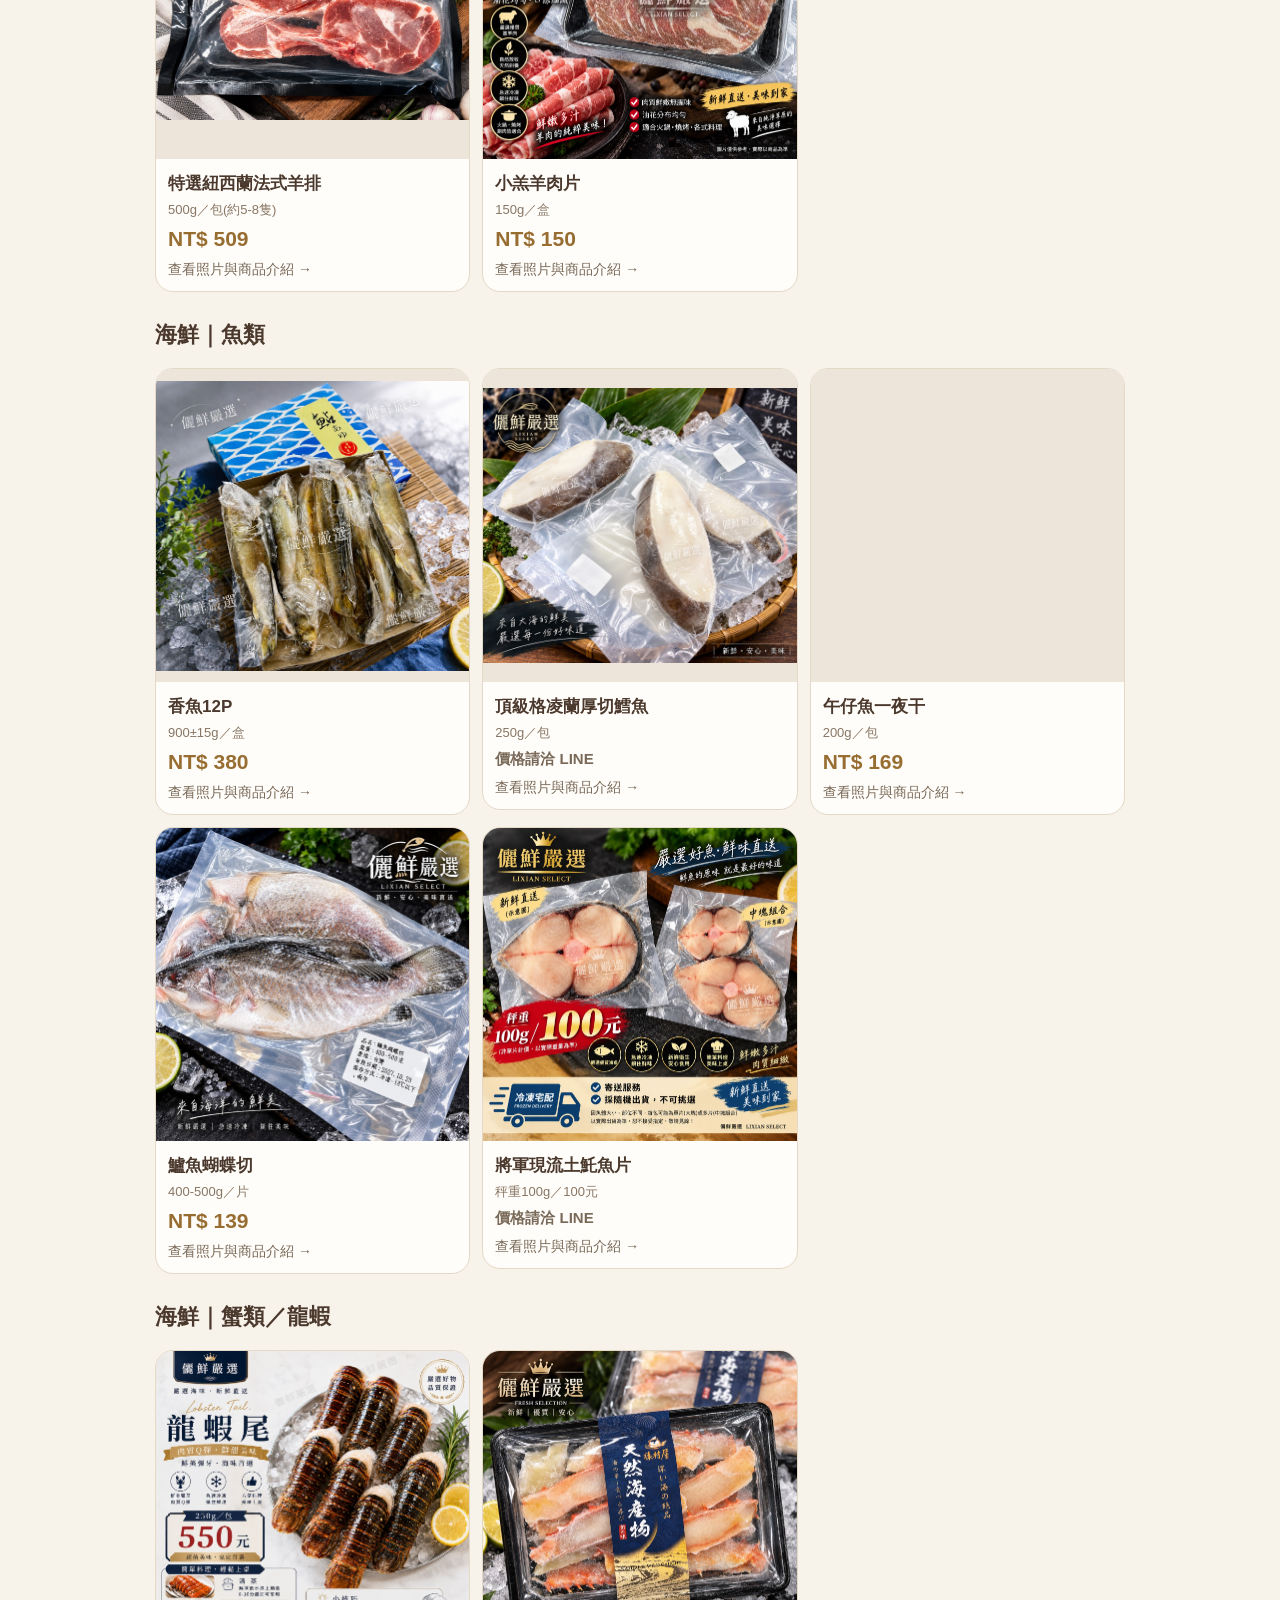
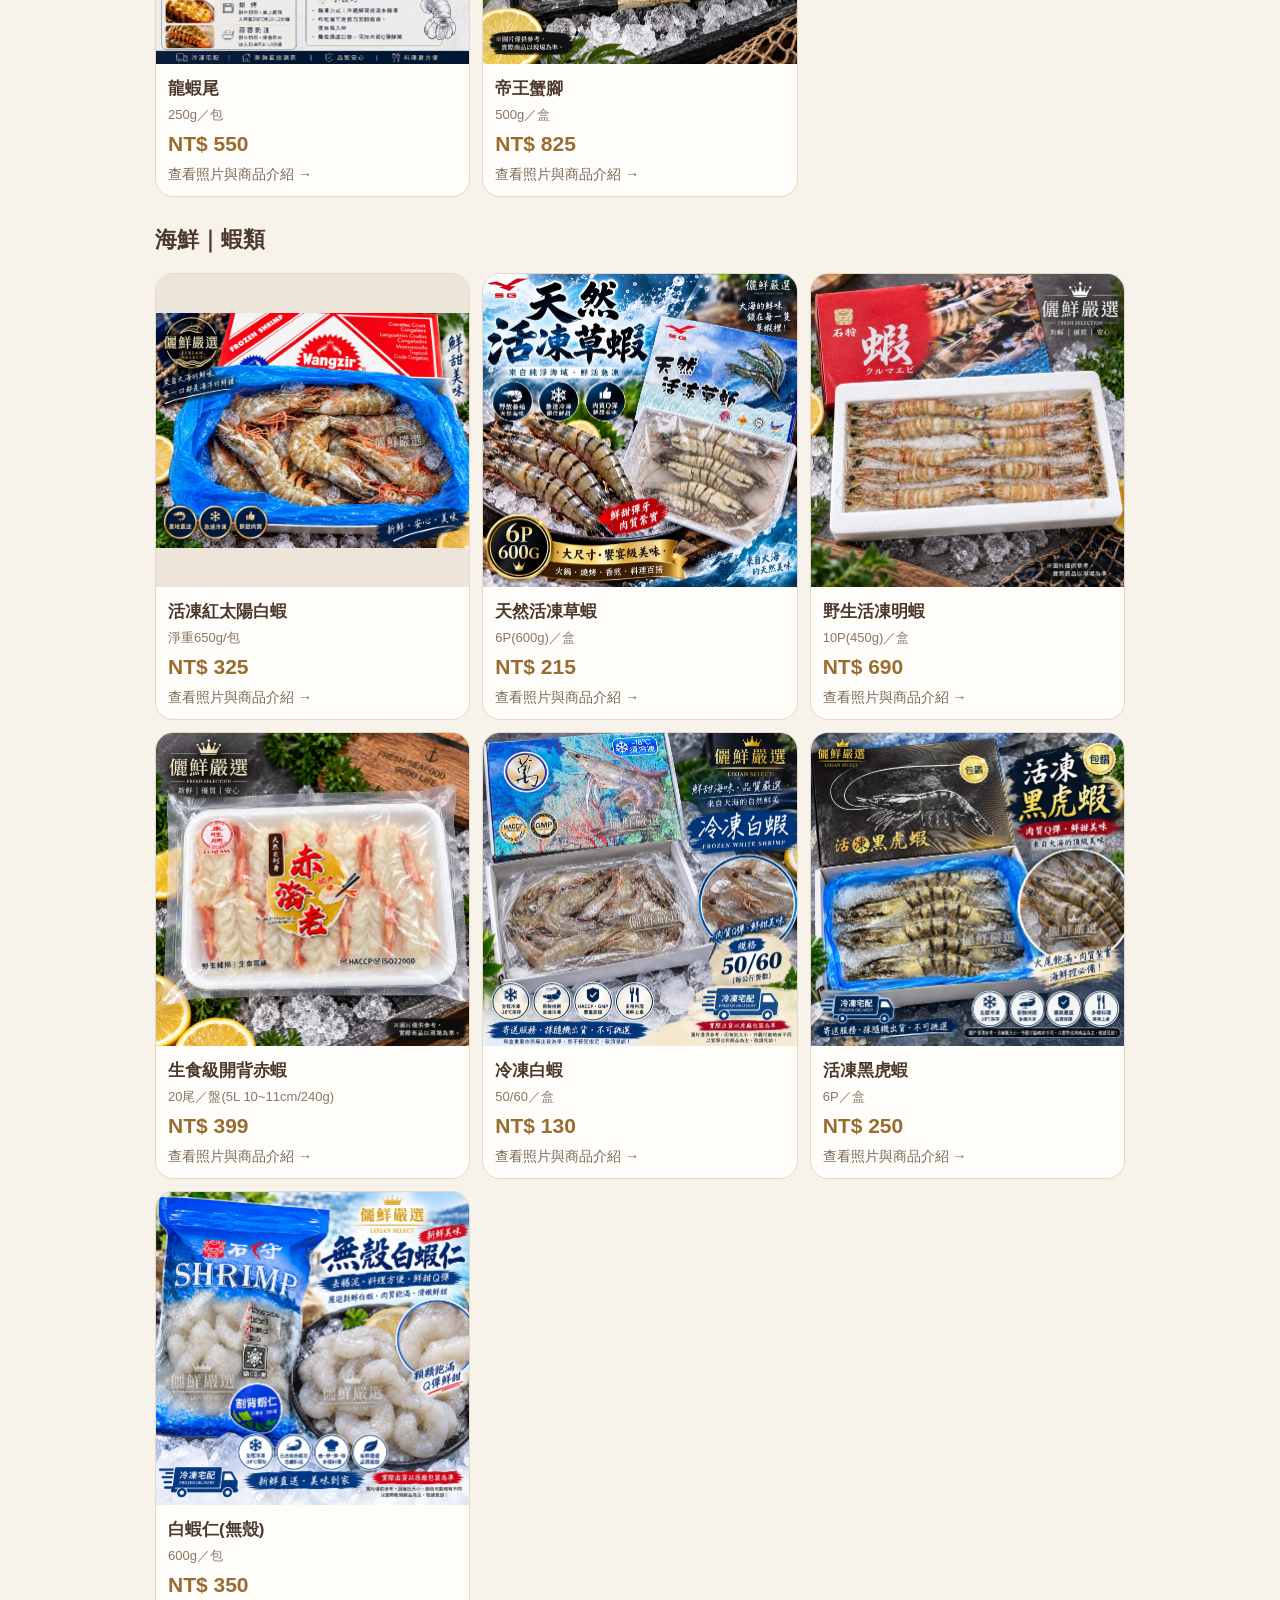
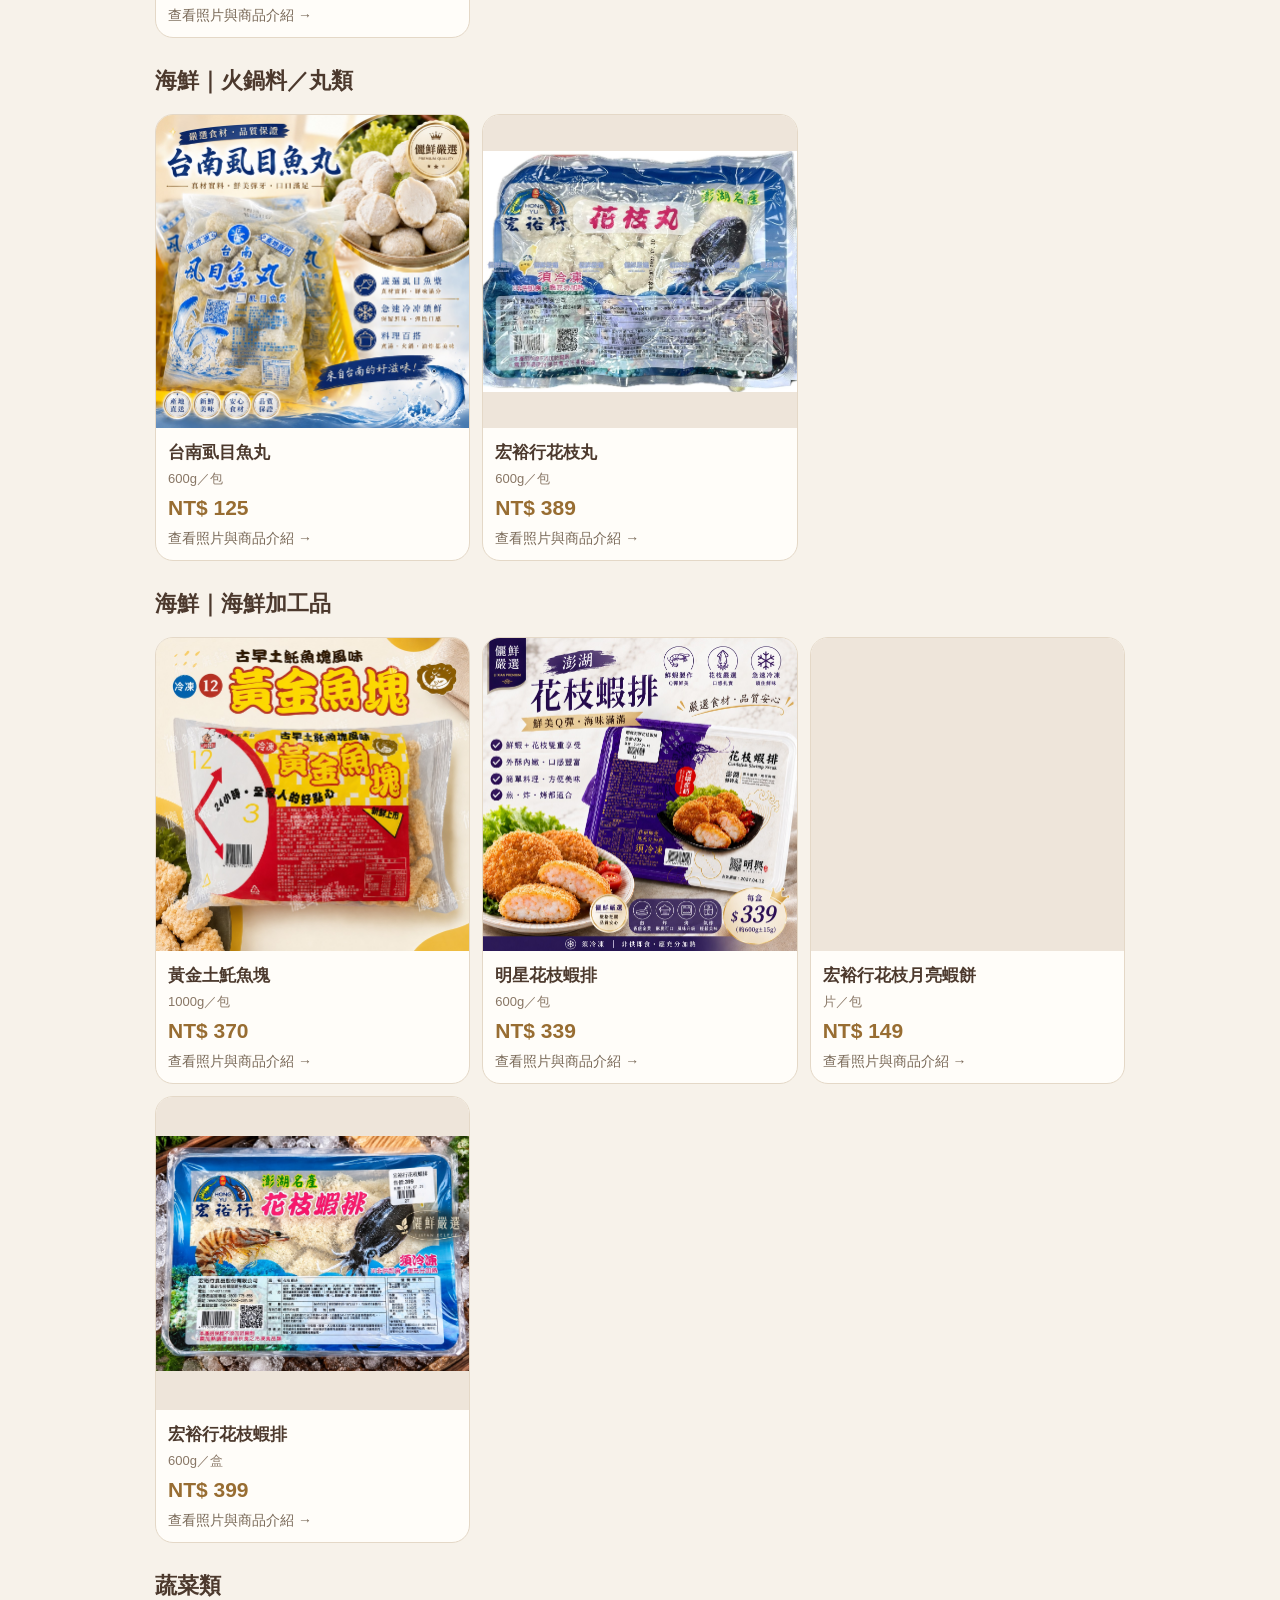
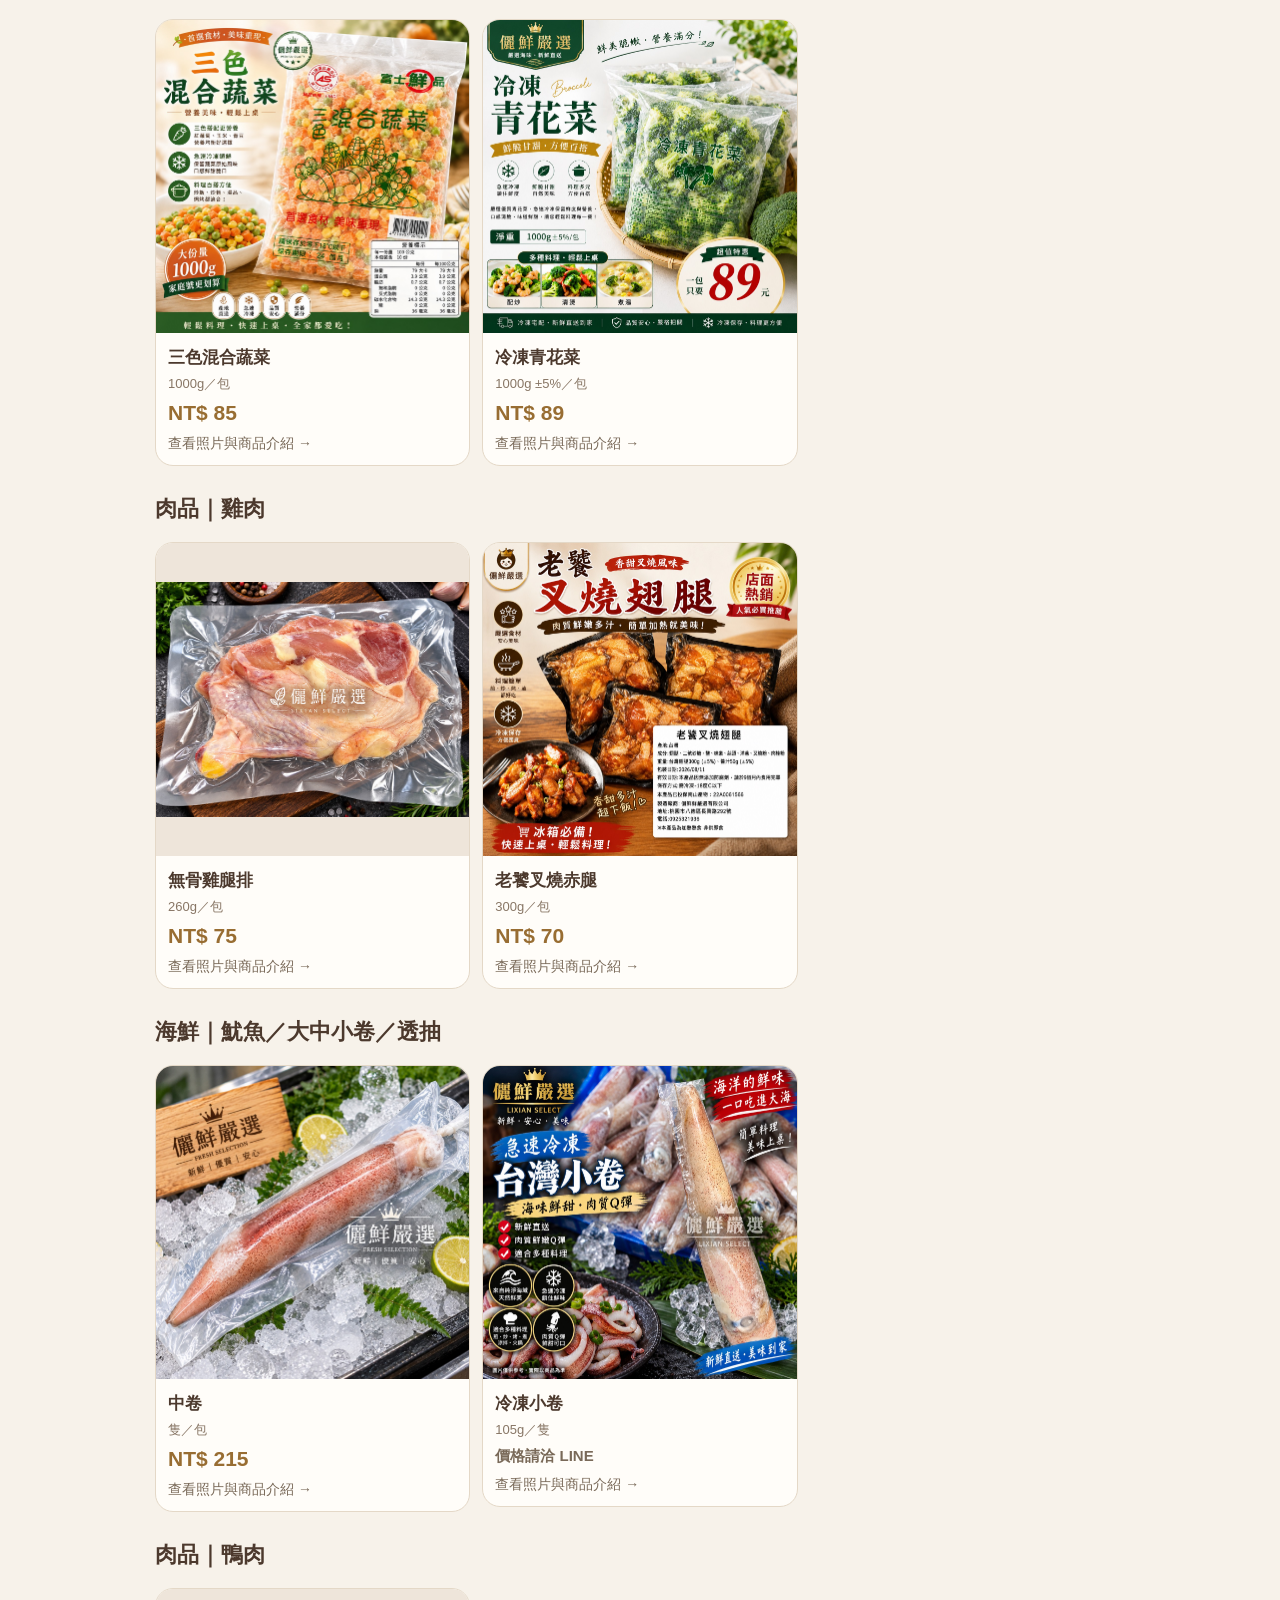
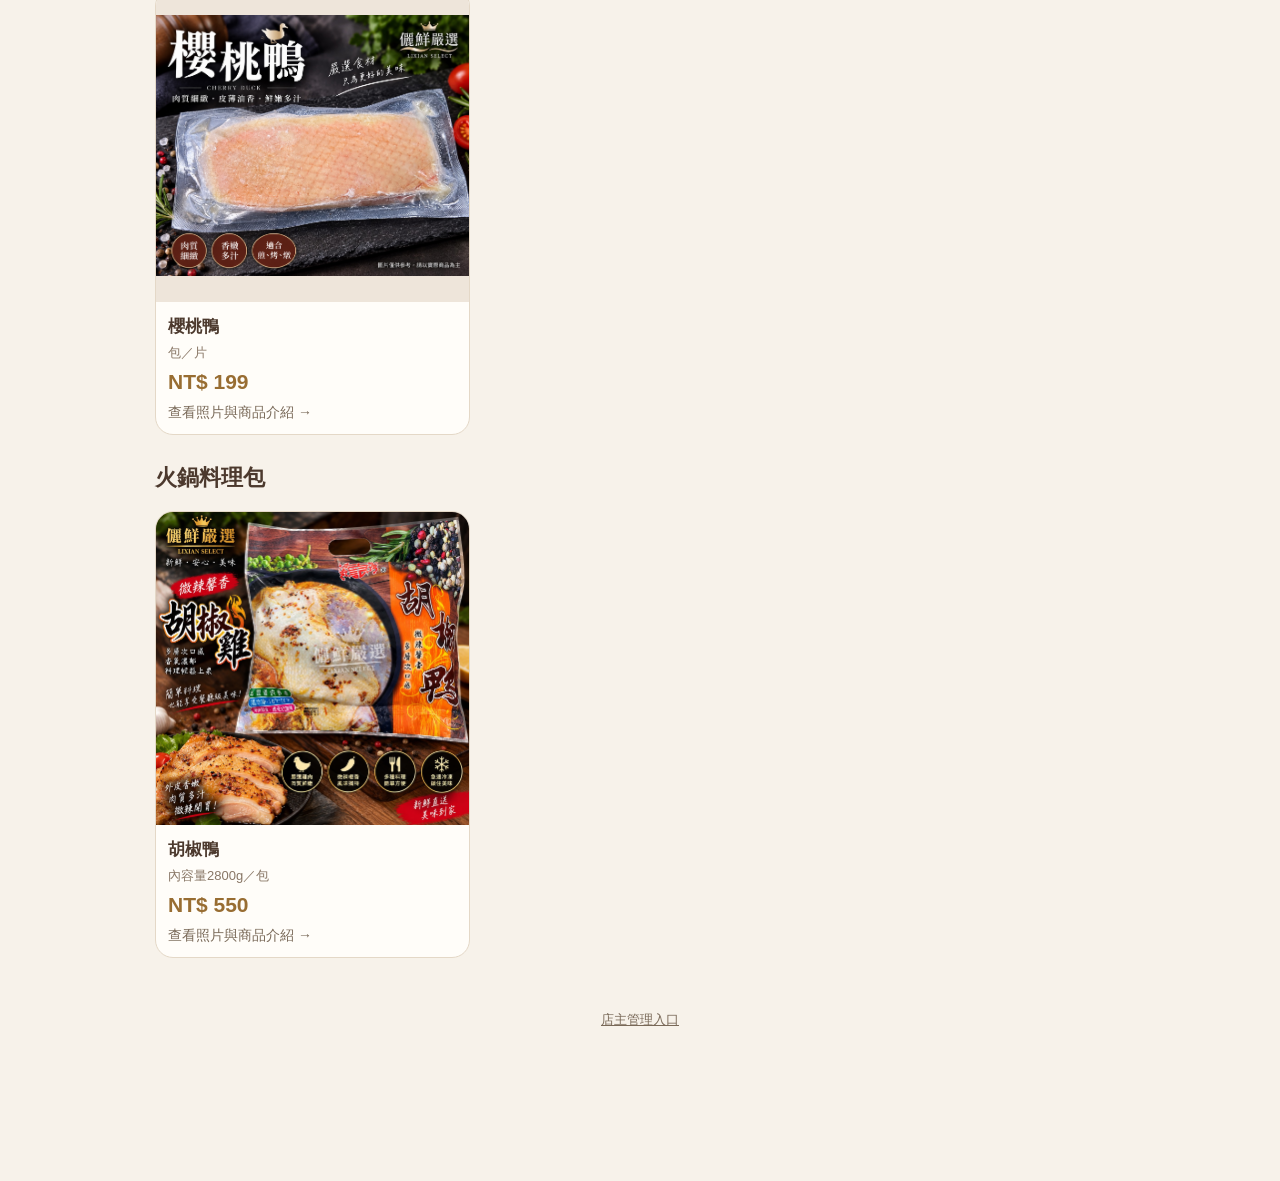
==== commit 15d475ca: "Add checkout and private order management pages; ordering remains gated" ====
--- a/index.html
+++ b/index.html
@@ -10,7 +10,7 @@
 @media(max-width:360px){.hero h1{font-size:24px}.name{font-size:15px}.info{padding:10px}.bottom{font-size:16px}.bottom span{font-size:12px}}
 .card-link{display:block;color:inherit;text-decoration:none;height:100%}.card-link:hover .name{text-decoration:underline;text-underline-offset:4px}.card-link:focus-visible{outline-offset:-4px}.detail-hint{font-size:14px;color:#796958;margin-top:10px}
 </style><script src="./catalog.js"></script></head><body>
-<header><div class="brand">儷鮮嚴選</div><div class="en">MEAT & SEAFOOD</div><div class="tag">線上菜單</div></header><main><section class="hero"><h1>嚴選好食材・每一餐都值得</h1><p>肉品・海鮮・蔬菜・火鍋料理包<br>商品與價格持續更新，歡迎瀏覽線上菜單。</p><p style="font-size:14px;line-height:1.8;margin:14px 0 0;padding-top:12px;border-top:1px solid #e3d6c5">貼心提醒：手機瀏覽時，可用雙指向外張開，放大菜單圖片查看細節。</p></section><nav id="nav" class="nav" aria-label="商品分類"></nav><p id="status" role="status">商品載入中…</p><div id="menu" aria-busy="true"></div><noscript><p class="empty">請開啟 JavaScript 瀏覽商品菜單，或點選下方 LINE 洽詢商品與下單。</p></noscript><footer style="text-align:center;padding:24px"><a href="./admin.html" style="color:#796958;font-size:13px">店主管理入口</a></footer></main><a class="bottom" href="https://line.me/R/ti/p/@340dfrur" target="_blank" rel="noopener noreferrer">LINE 立即下單 <span>@340dfrur</span></a>
+<header><div class="brand">儷鮮嚴選</div><div class="en">MEAT & SEAFOOD</div><div class="tag"><a href="./checkout.html">購物車／網站訂購</a></div></header><main><section class="hero"><h1>嚴選好食材・每一餐都值得</h1><p>肉品・海鮮・蔬菜・火鍋料理包<br>商品與價格持續更新，歡迎瀏覽線上菜單。</p><p style="font-size:14px;line-height:1.8;margin:14px 0 0;padding-top:12px;border-top:1px solid #e3d6c5">貼心提醒：手機瀏覽時，可用雙指向外張開，放大菜單圖片查看細節。</p></section><nav id="nav" class="nav" aria-label="商品分類"></nav><p id="status" role="status">商品載入中…</p><div id="menu" aria-busy="true"></div><noscript><p class="empty">請開啟 JavaScript 瀏覽商品菜單，或點選下方 LINE 洽詢商品與下單。</p></noscript><footer style="text-align:center;padding:24px"><a href="./admin.html" style="color:#796958;font-size:13px">店主管理入口</a></footer></main><a class="bottom" href="https://line.me/R/ti/p/@340dfrur" target="_blank" rel="noopener noreferrer">LINE 立即下單 <span>@340dfrur</span></a>
 <script>
 
 "use strict";
@@ -124,3 +124,4 @@
 loadProducts();
 </script></body></html>
 
+
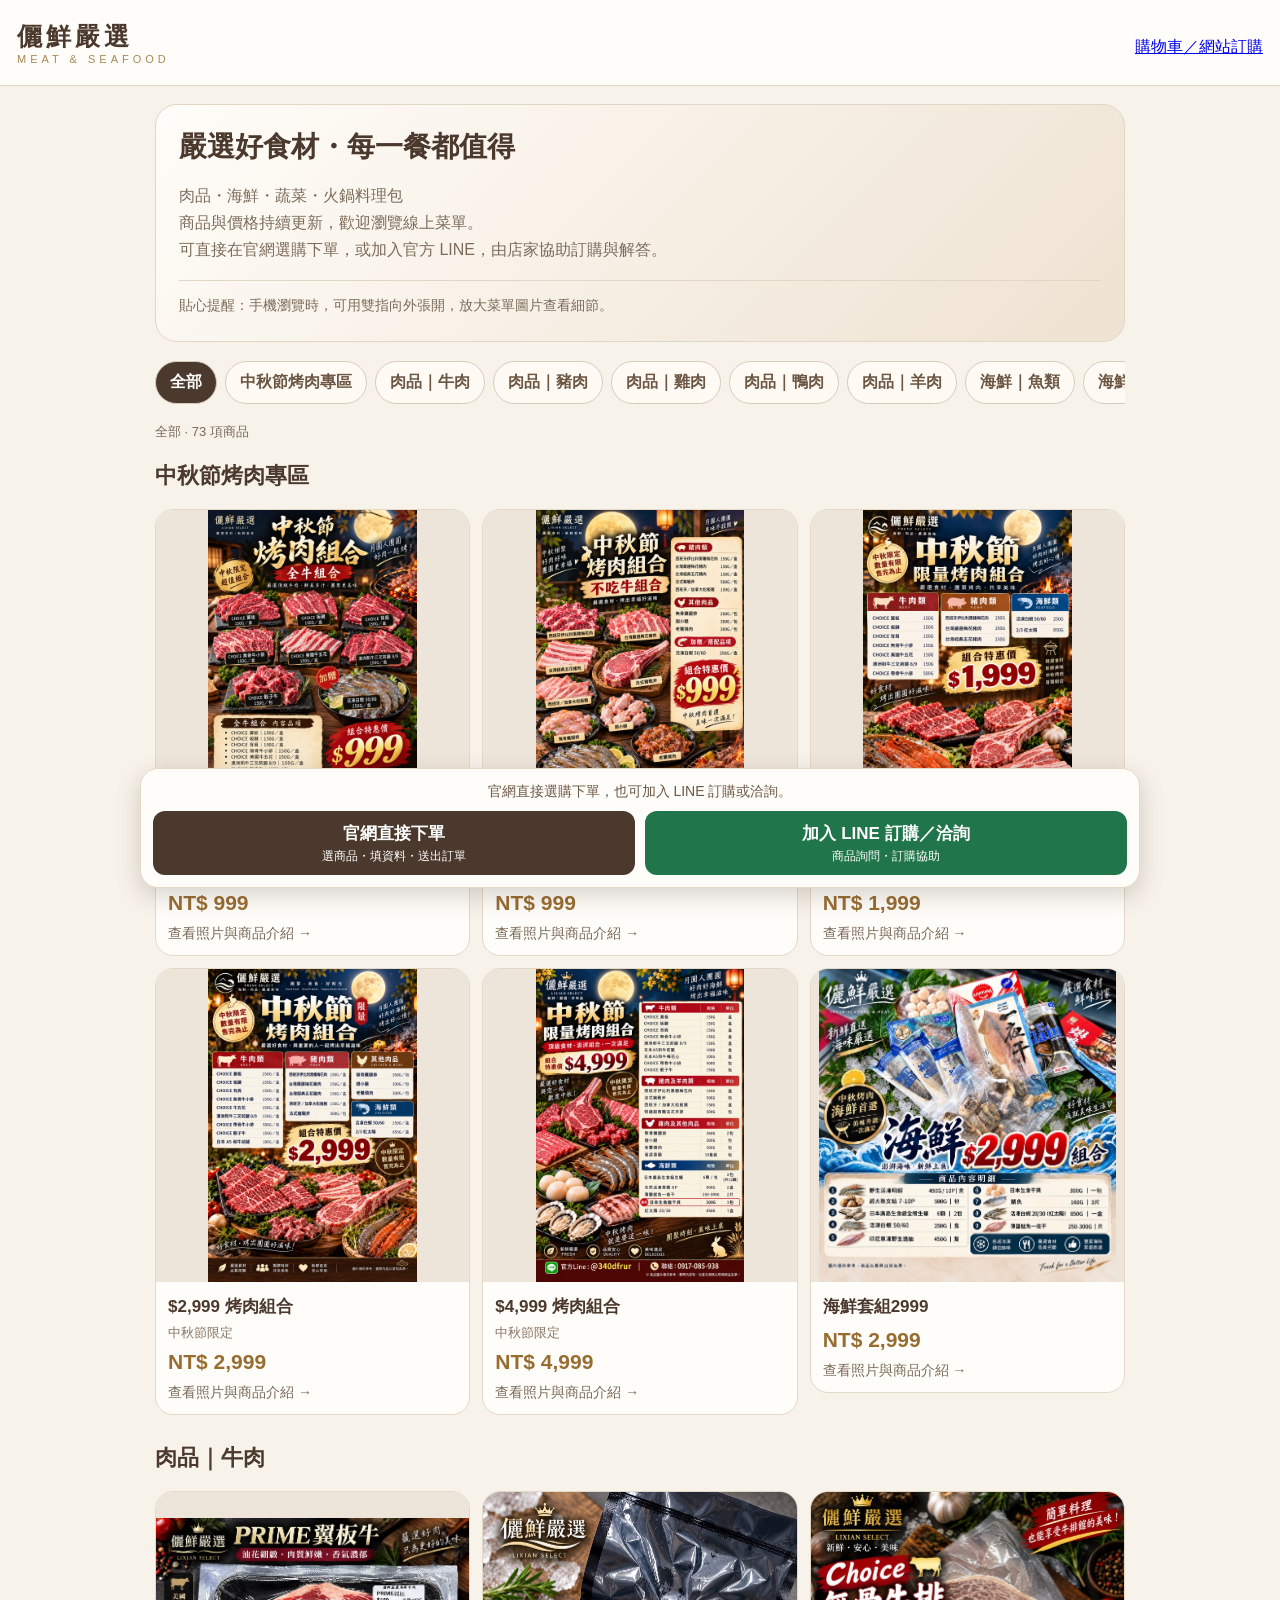
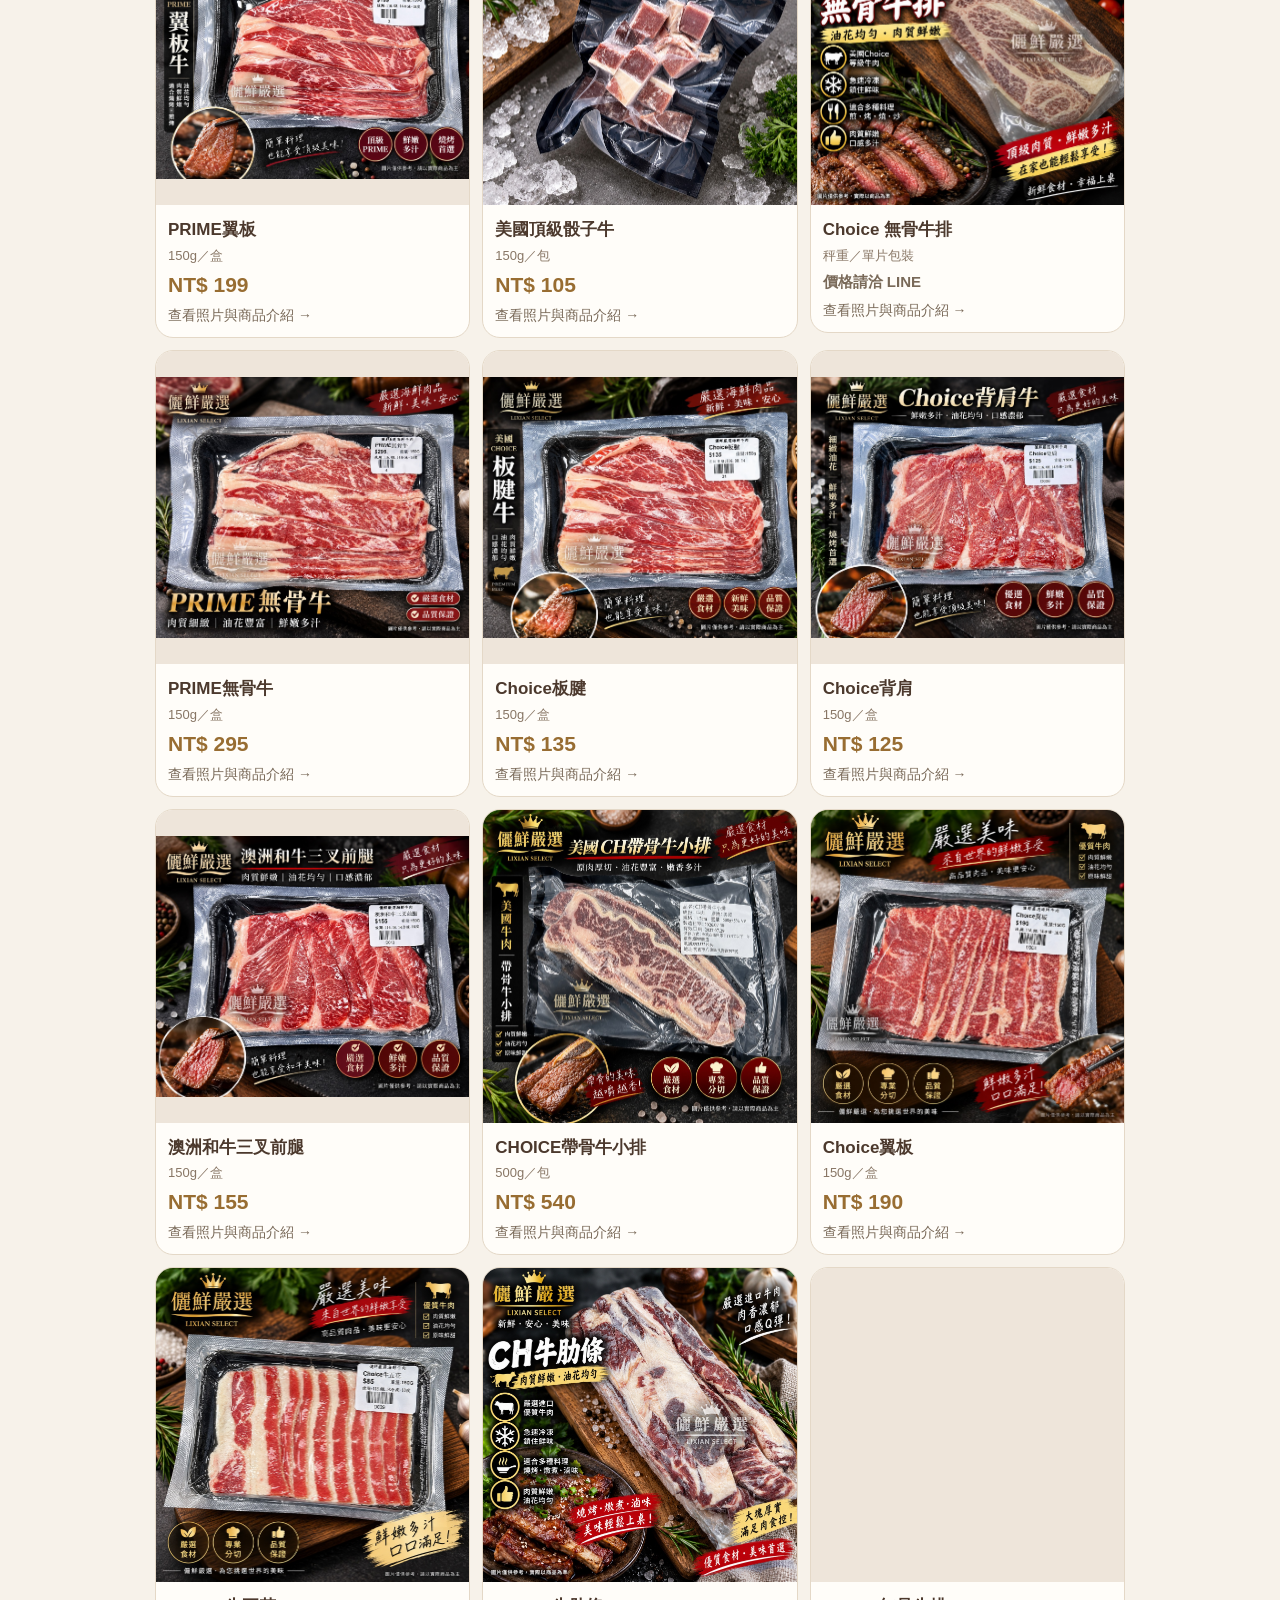
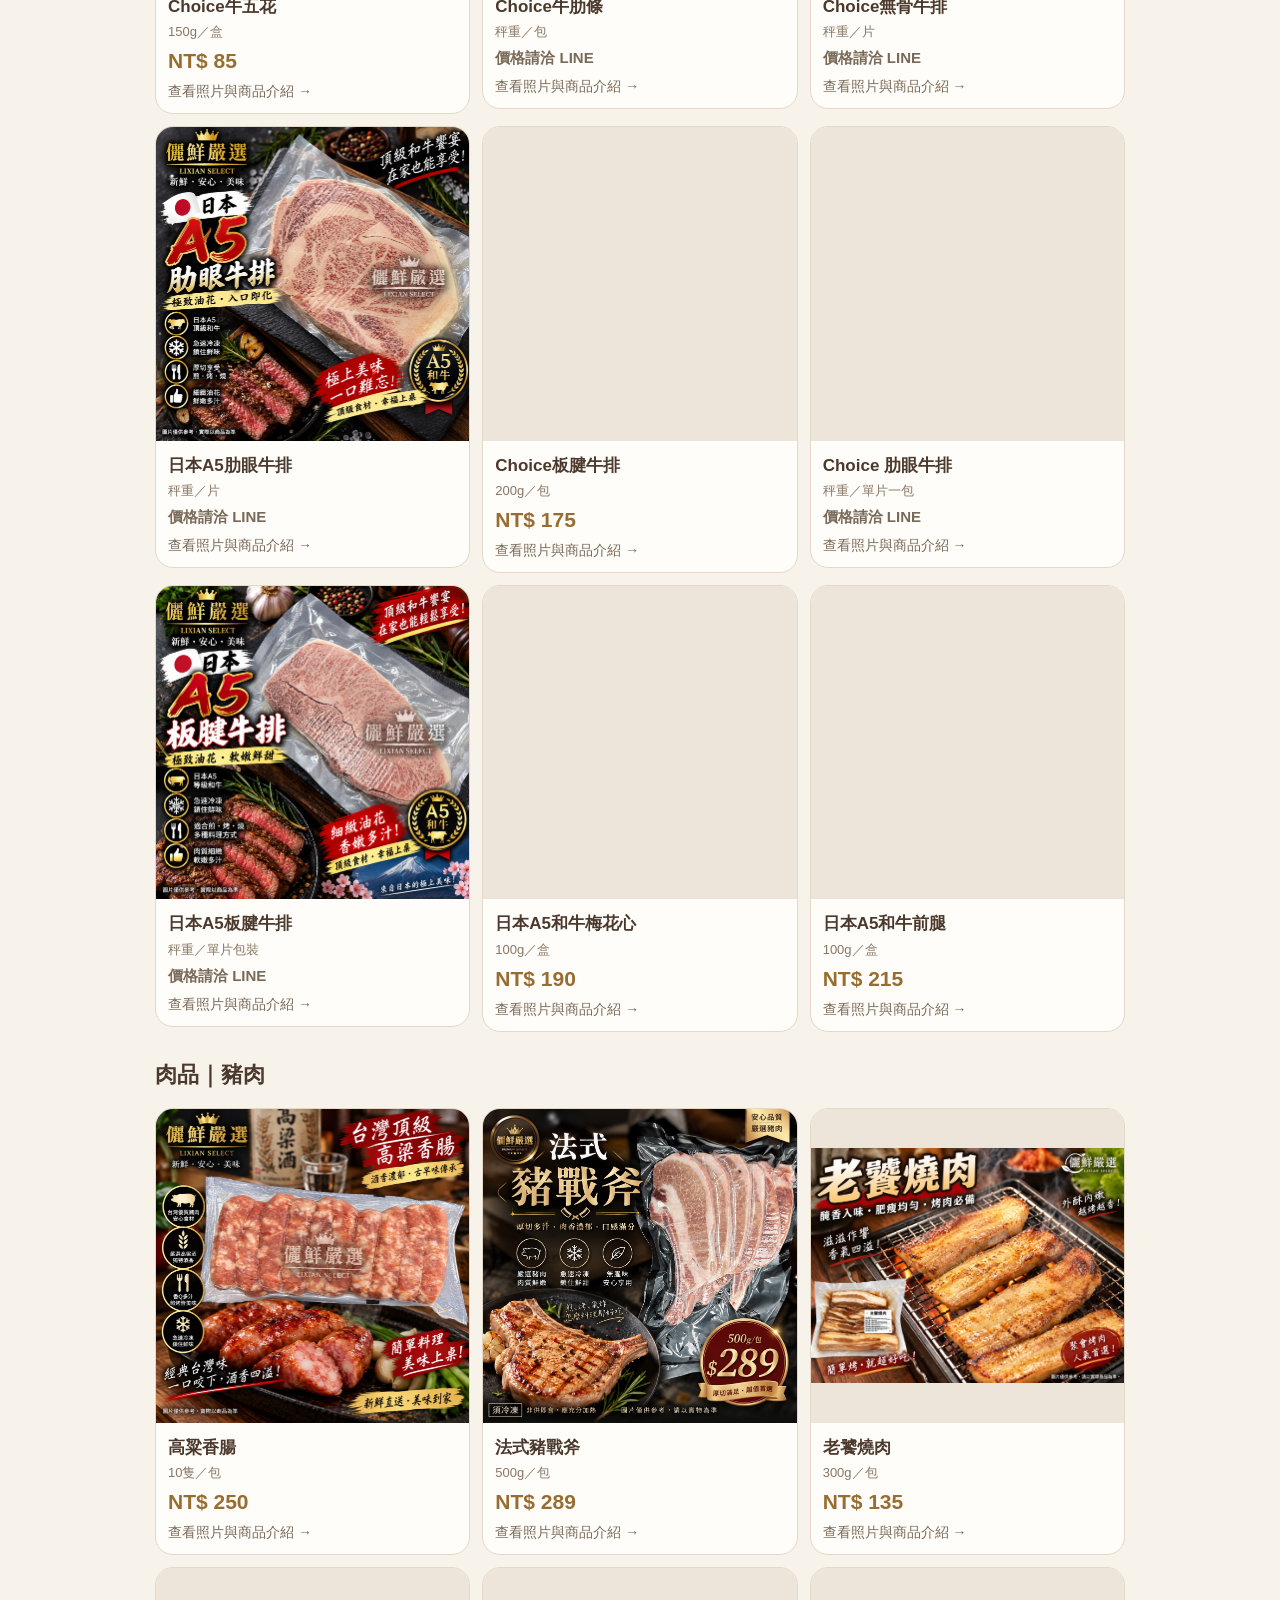
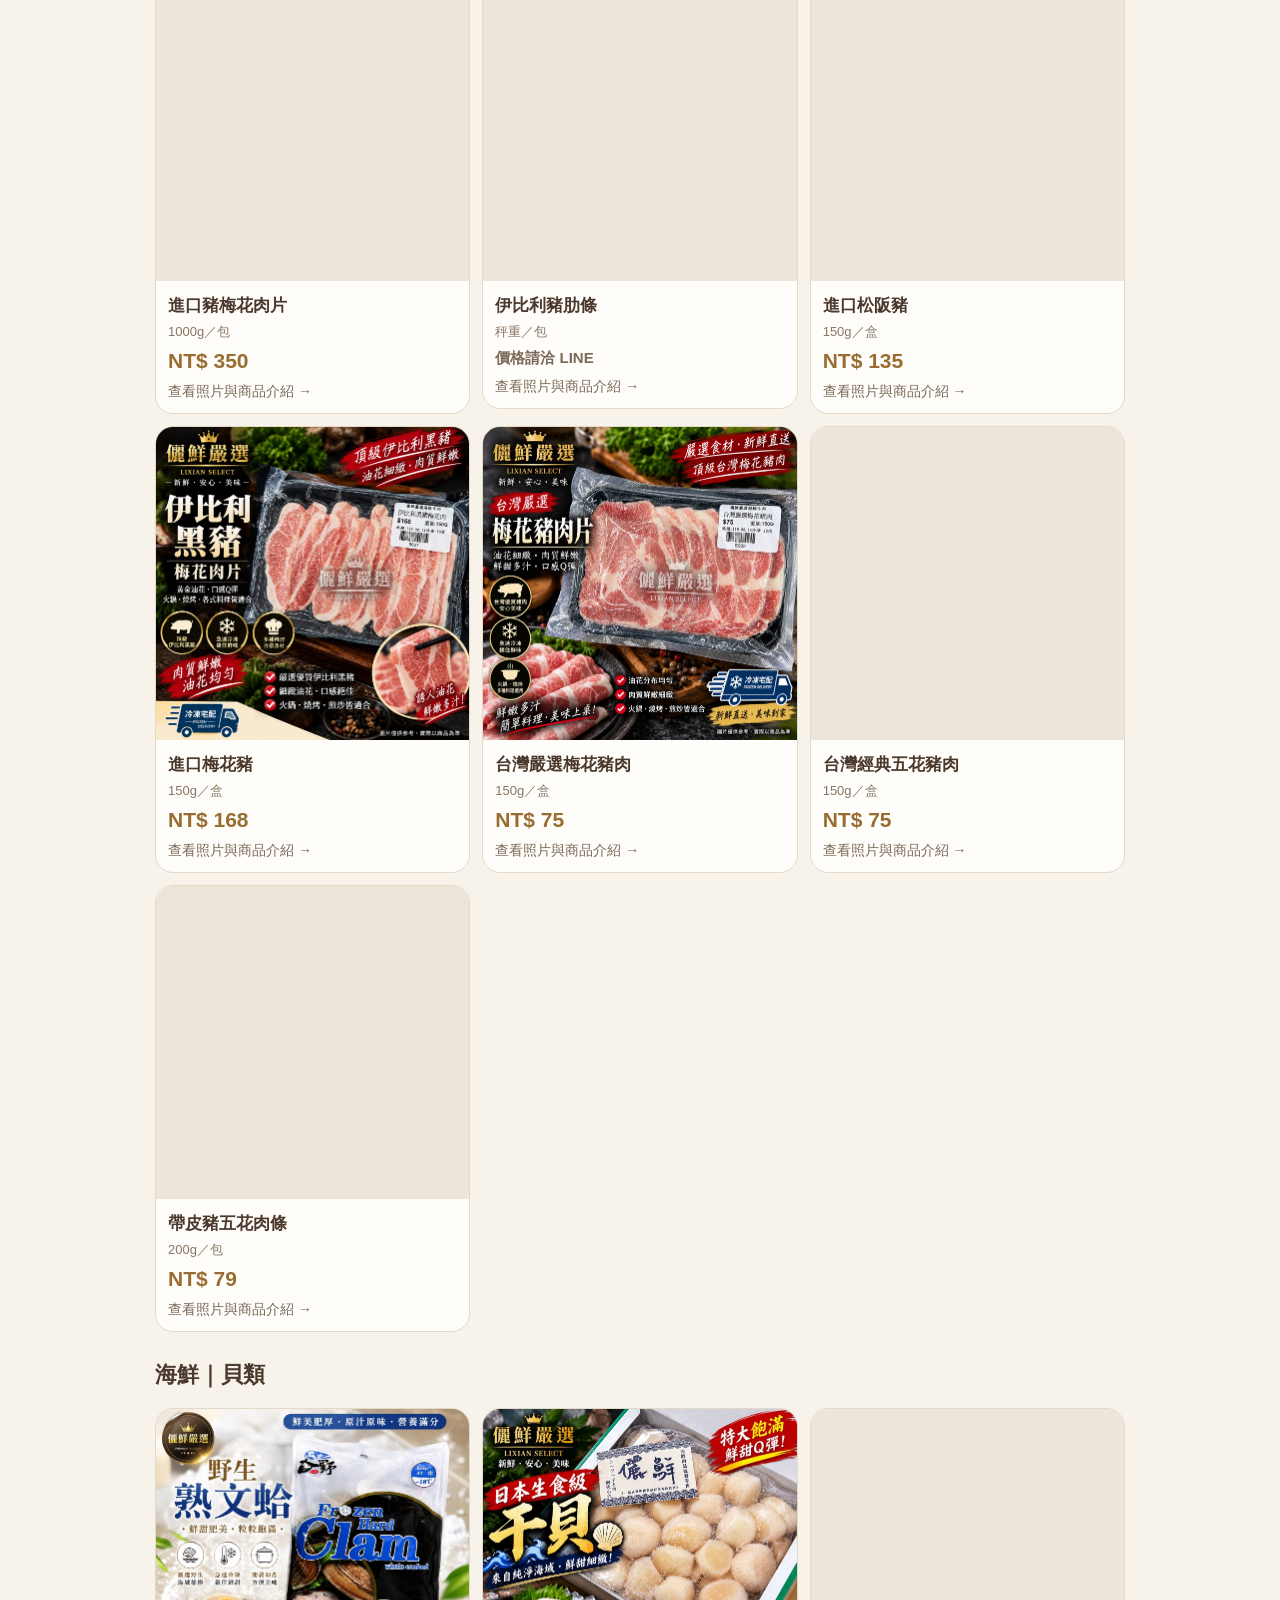
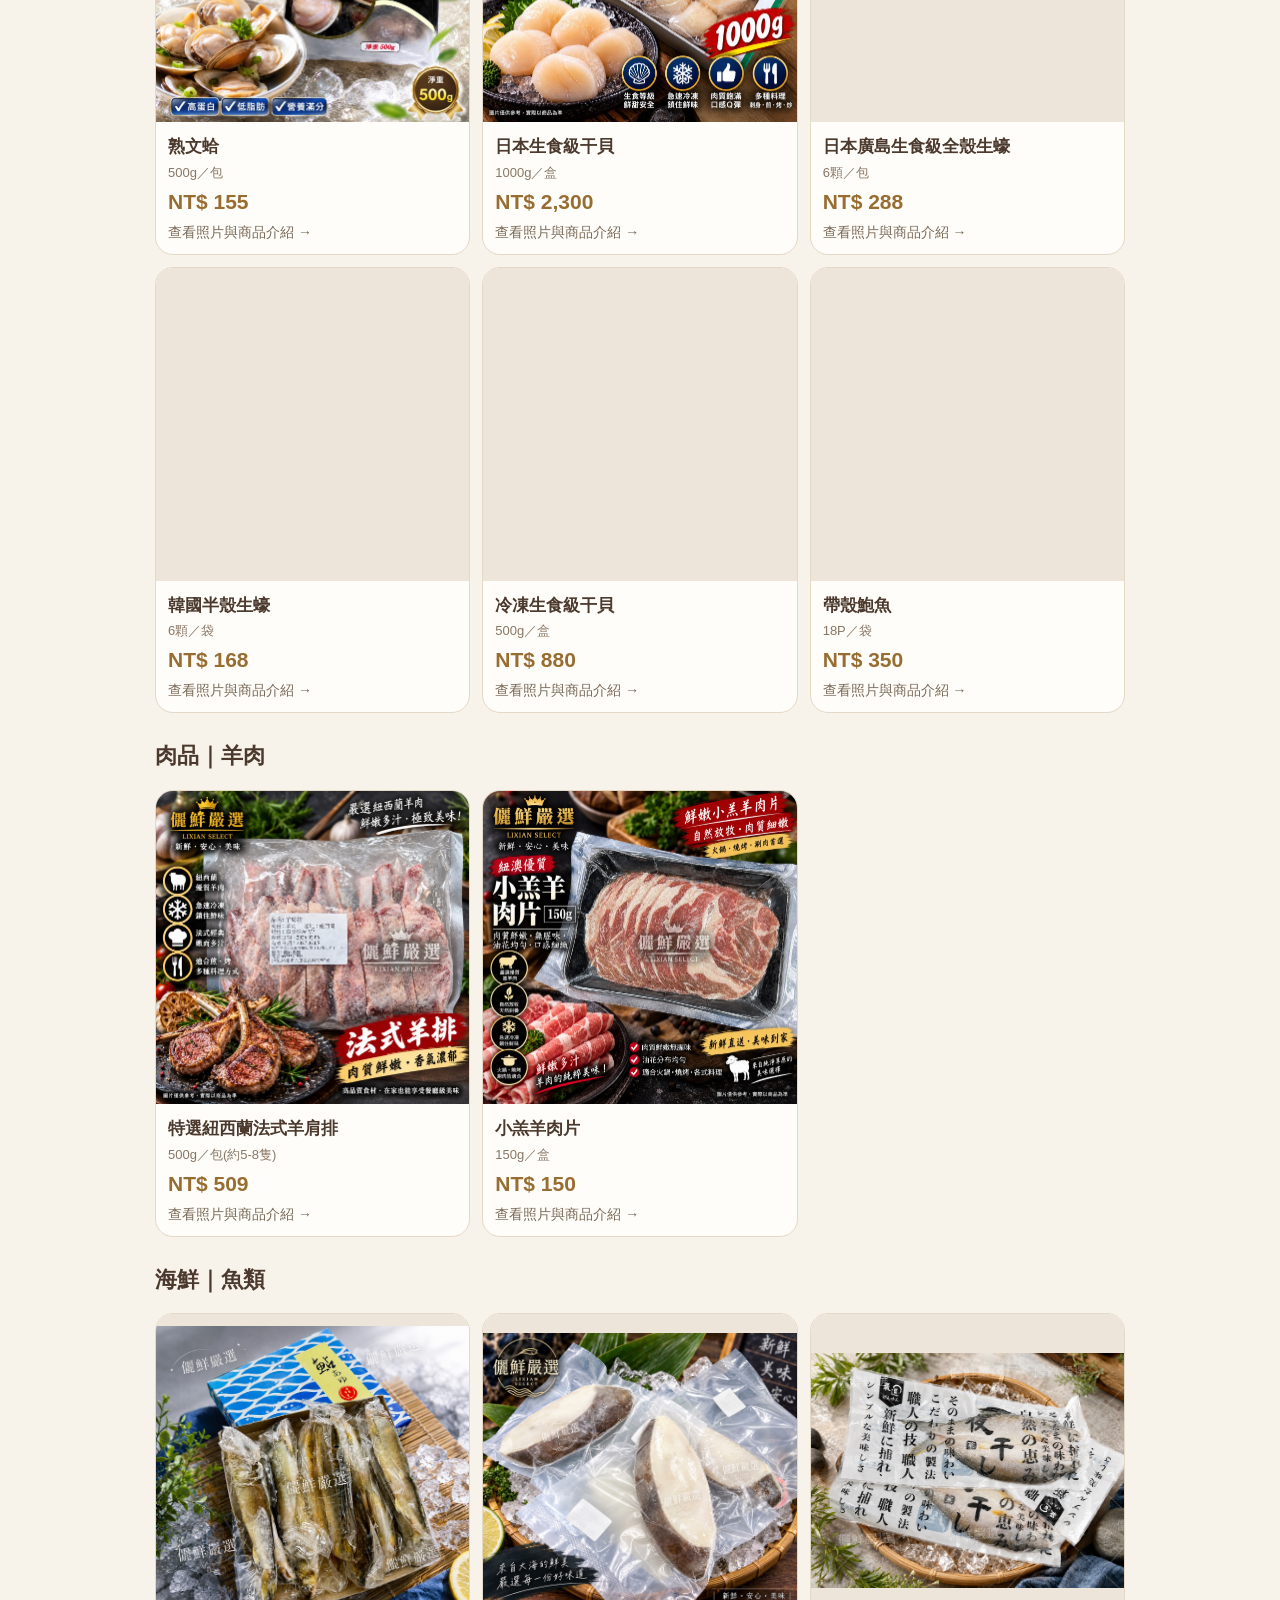
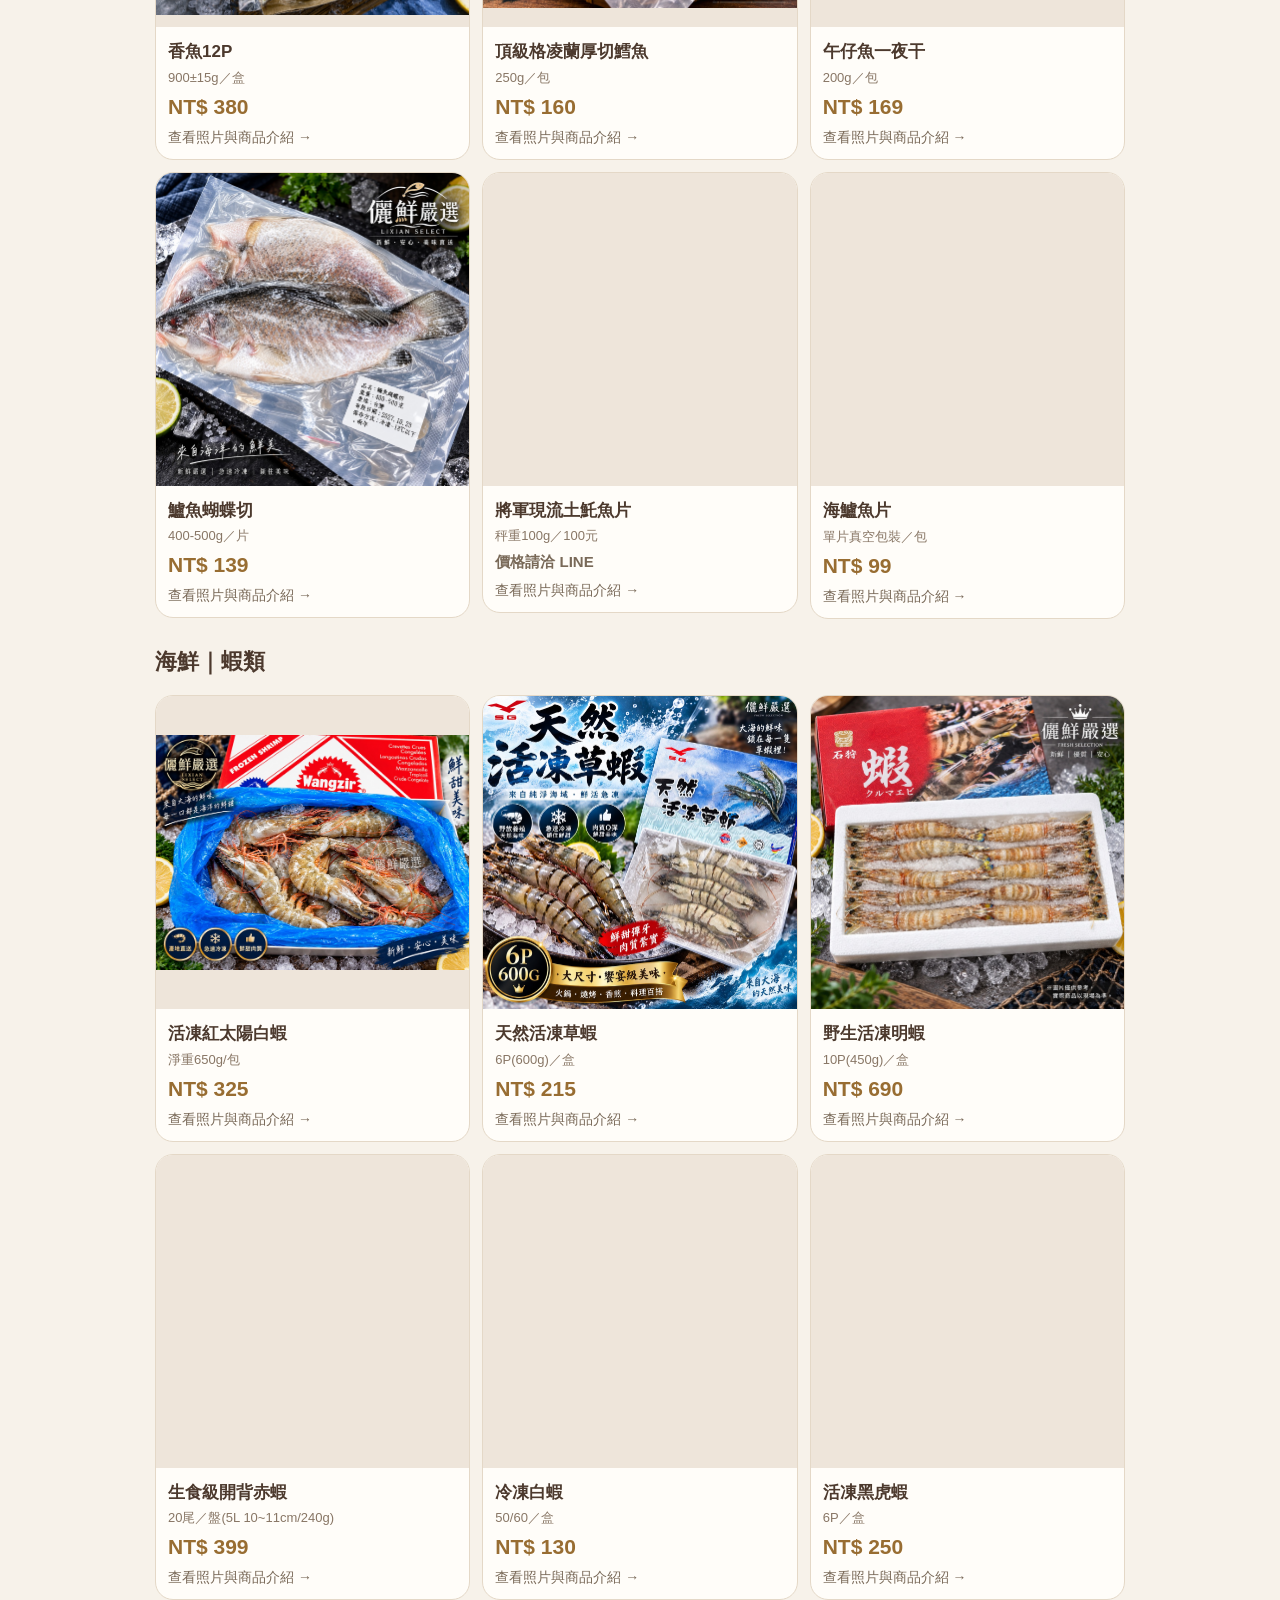
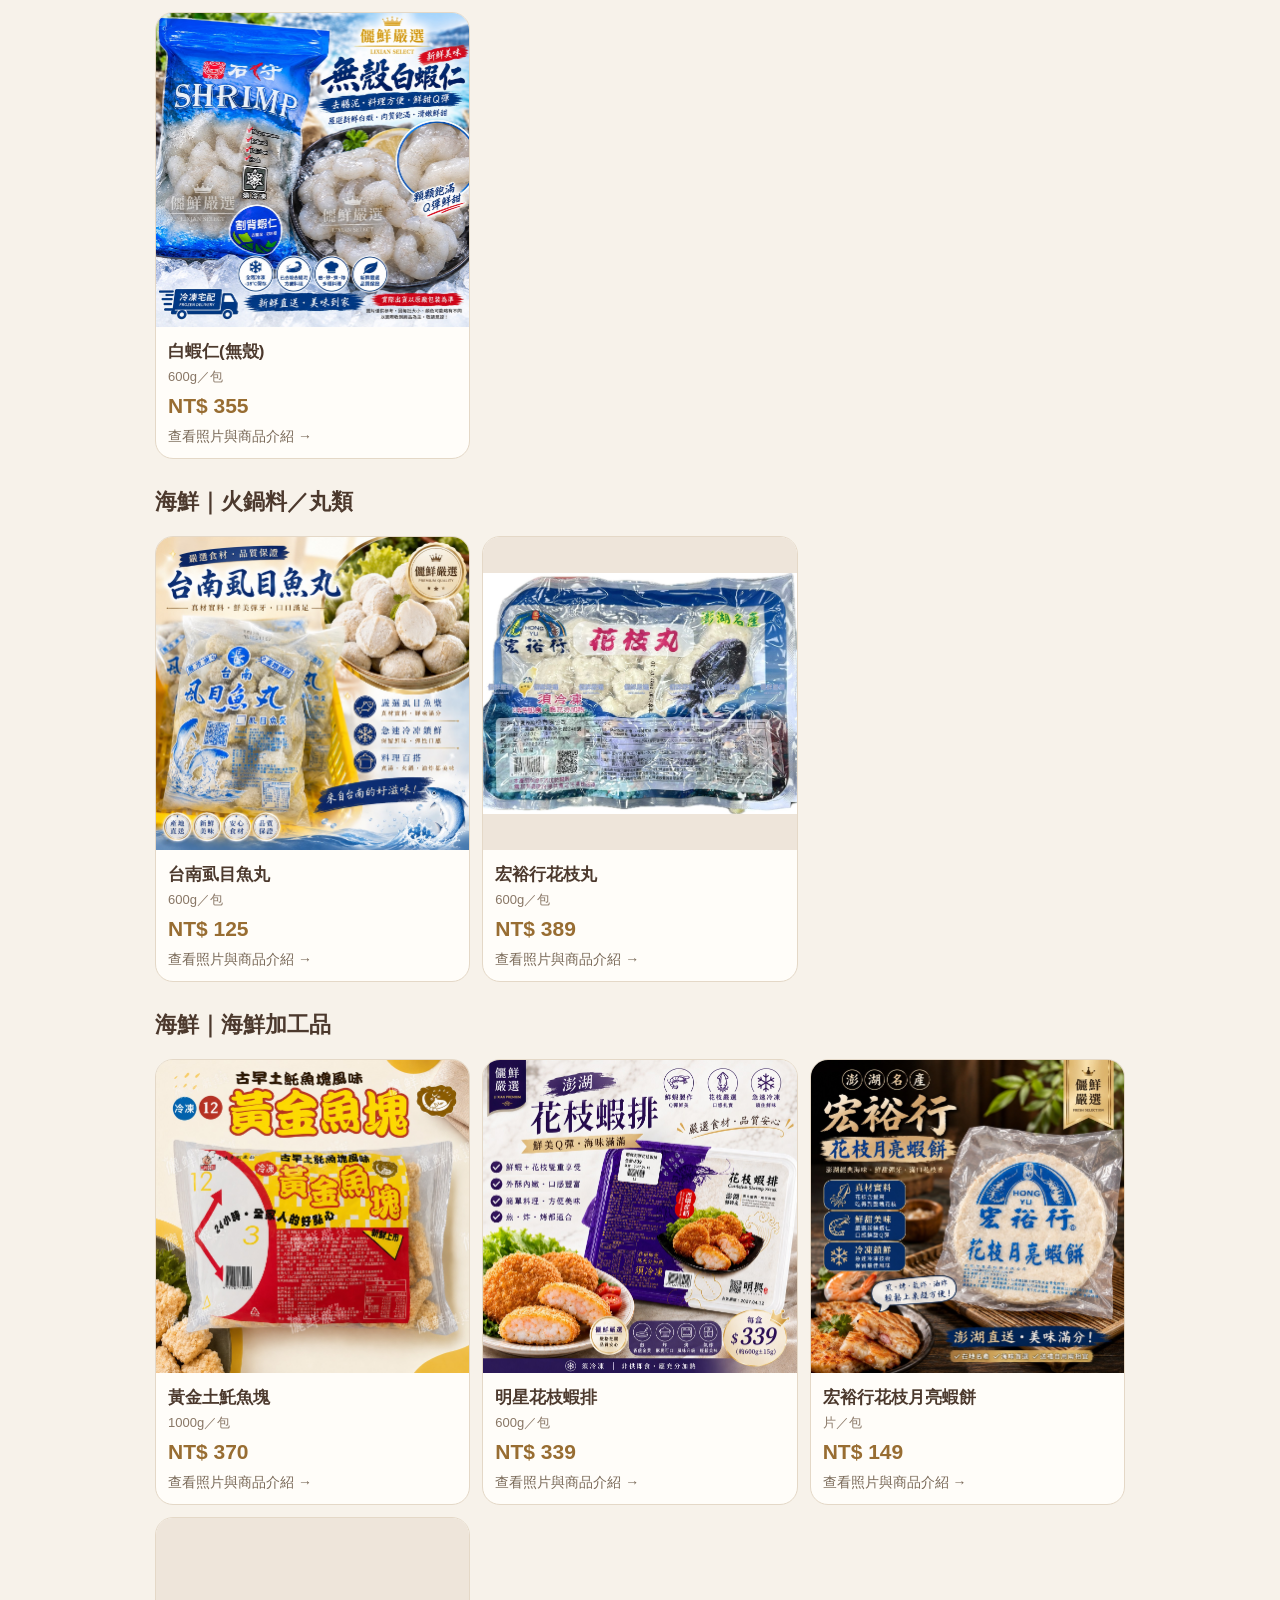
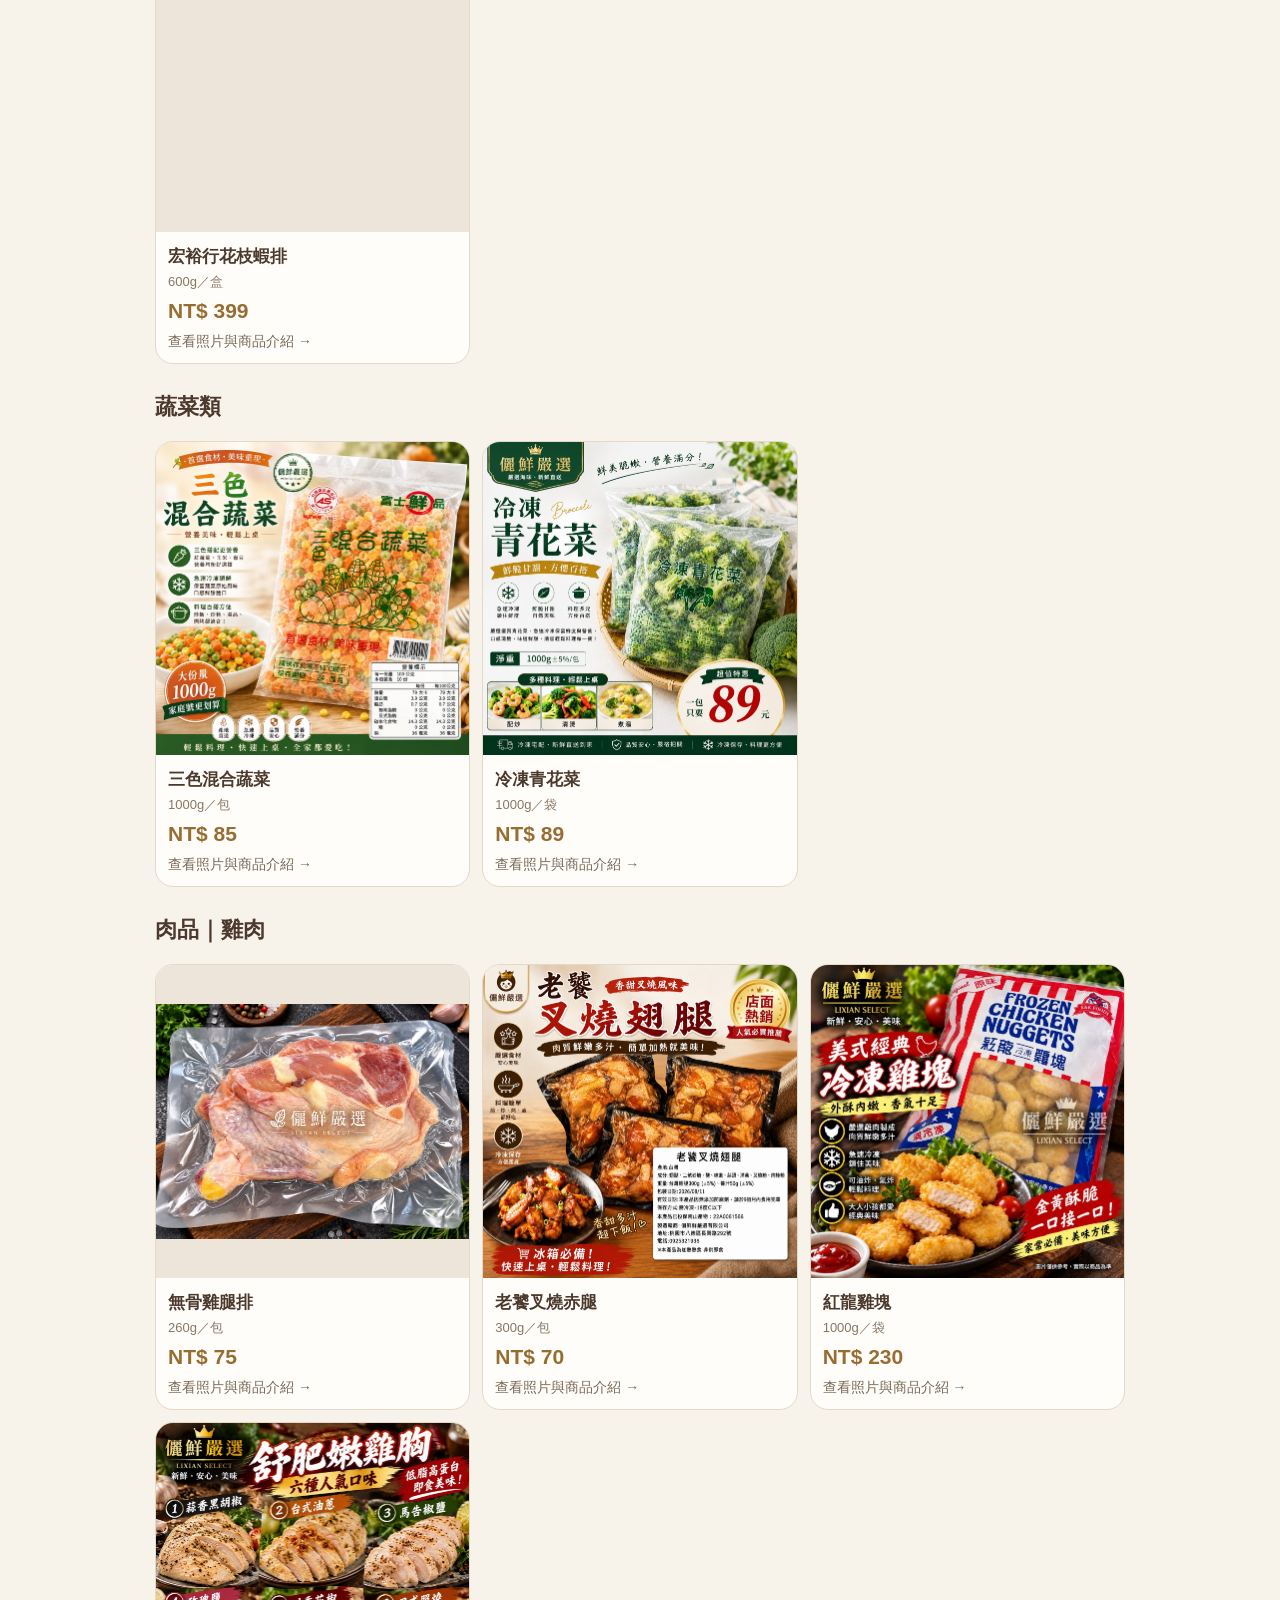
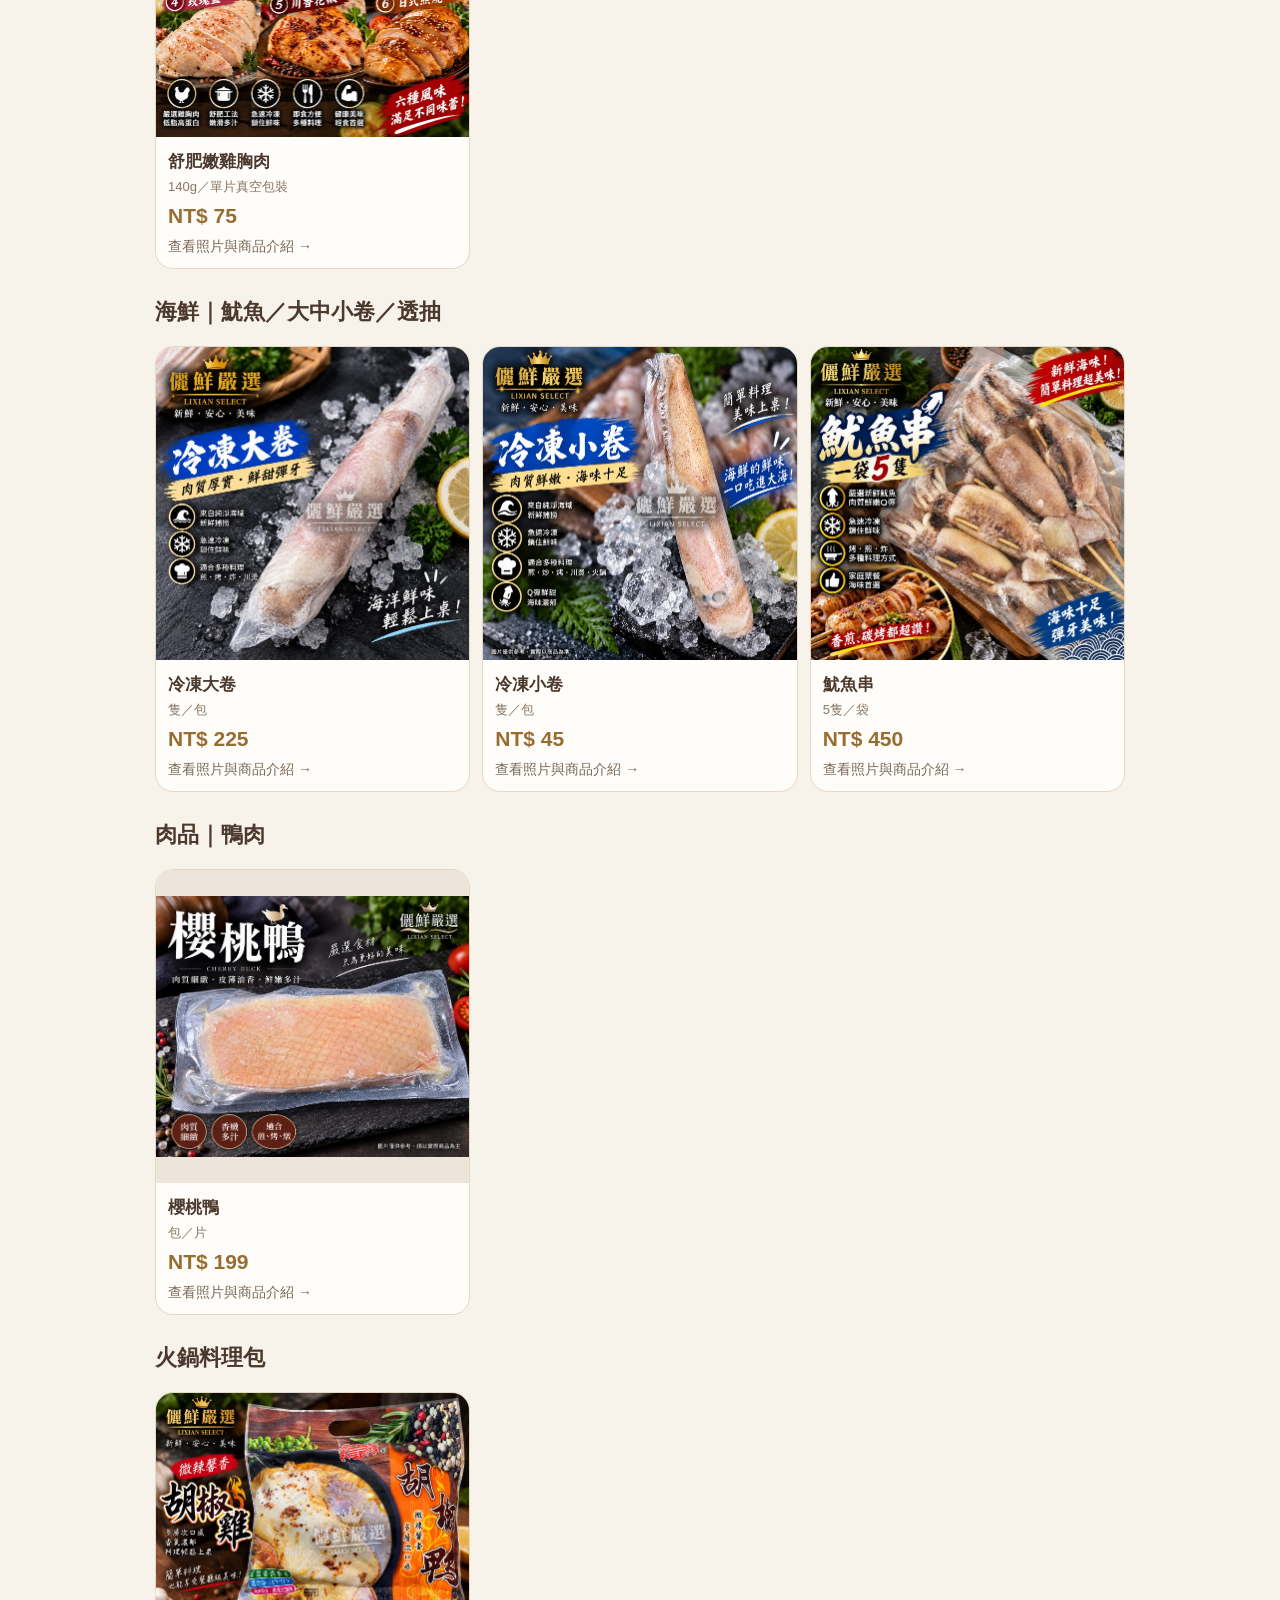
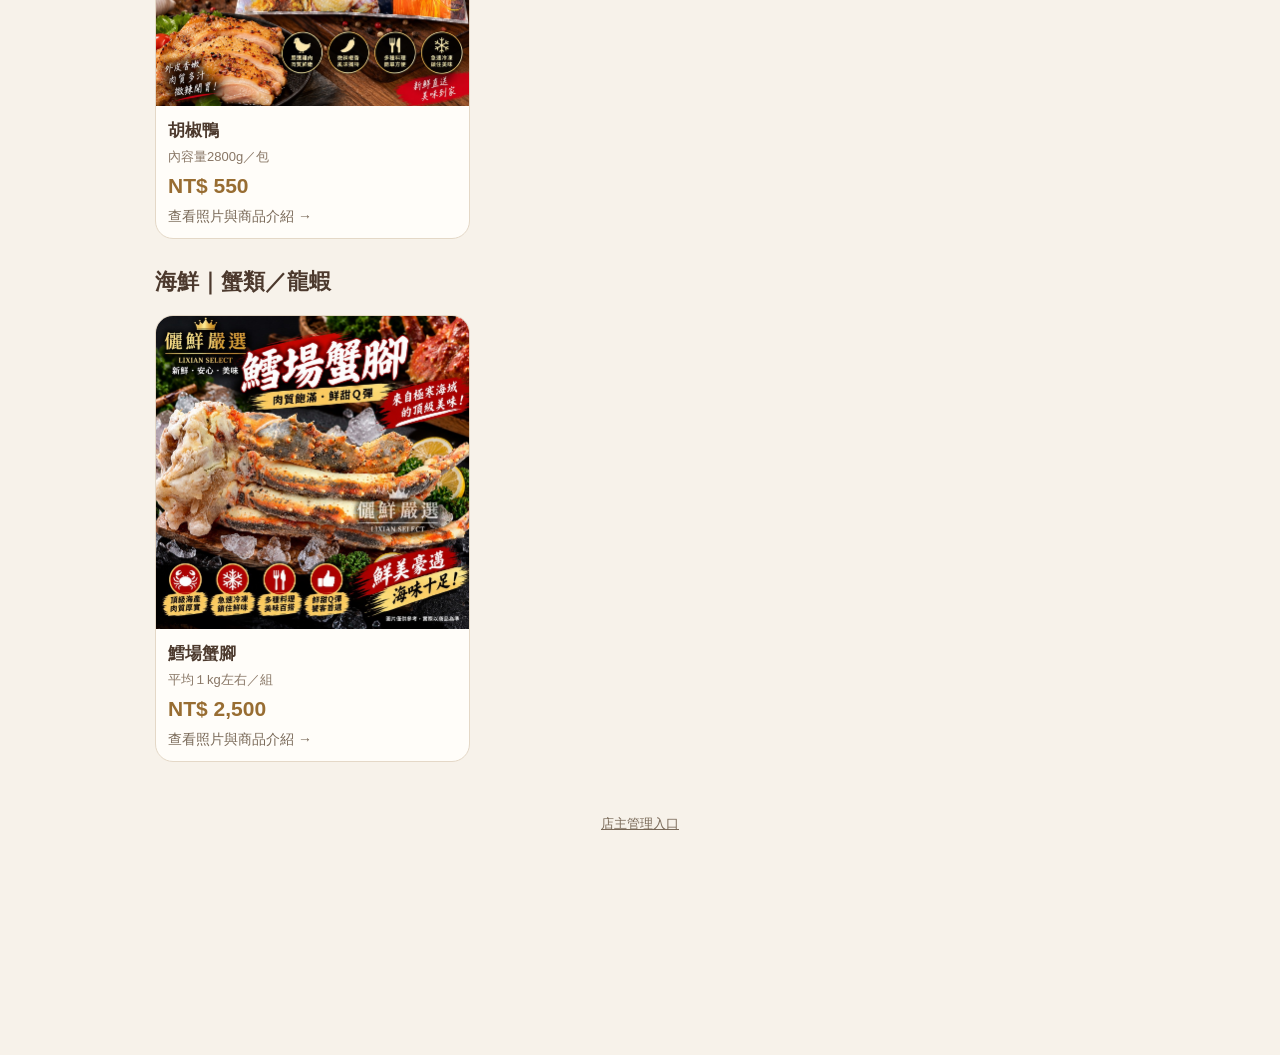
==== commit ed5ea00e: "Present clear website checkout and LINE ordering/contact choices on menu" ====
--- a/index.html
+++ b/index.html
@@ -1,5 +1,5 @@
-<!doctype html><html lang="zh-Hant"><head><meta name="google-site-verification" content="aUG9Sjw0C7wm74e60LRMX2KAX6Z9VKIMu-t3Mo0LDsM" /><meta charset="utf-8"><meta name="viewport" content="width=device-width,initial-scale=1"><meta name="description" content="儷鮮嚴選線上菜單，瀏覽肉品、海鮮、蔬菜與烤肉組合，透過 LINE 洽詢及下單。"><title>儷鮮嚴選｜線上菜單</title><style>
-*{box-sizing:border-box}body{margin:0;background:#f7f2ea;color:#4c392d;font-family:-apple-system,BlinkMacSystemFont,"Noto Sans TC","PingFang TC",sans-serif;padding-bottom:95px}header{background:#fffdf9;border-bottom:1px solid #e4d8c7;padding:20px 17px;position:sticky;top:0;z-index:5}.brand{font-size:25px;font-weight:900;letter-spacing:4px}.en{font-size:11px;letter-spacing:4px;color:#a88758}.tag{float:right;margin-top:-28px;color:#927754}main{max-width:1000px;margin:auto;padding:18px 15px}.hero{background:linear-gradient(135deg,#fffdf9,#eee2d1);border:1px solid #e3d6c5;border-radius:22px;padding:23px;margin-bottom:15px}.hero h1{margin:0;font-size:28px}.hero p{line-height:1.7;color:#7d6c5b}.nav{display:flex;gap:8px;overflow:auto;padding:4px 0 15px}.nav button{white-space:nowrap;border:1px solid #d8cbbb;background:#fffaf3;border-radius:999px;padding:10px 14px;color:#6c5745;font-weight:700}.nav .on{background:#4c392d;color:white}.section{margin:16px 0 28px}.section h2{font-size:22px}.grid{display:grid;grid-template-columns:repeat(2,1fr);gap:12px}.card{background:#fffdf9;border:1px solid #e4d8c7;border-radius:18px;overflow:hidden}.pic{aspect-ratio:1;background:#eee5da;display:flex;align-items:center;justify-content:center;color:#a18f7d}.pic img{width:100%;height:100%;object-fit:contain}.info{padding:12px}.name{font-weight:900;font-size:17px}.spec{font-size:13px;color:#887665;margin-top:4px}.price{font-weight:900;color:#986d32;font-size:21px;margin-top:8px}.empty{padding:18px;text-align:center;color:#887665;background:#fffdf9;border:1px dashed #d8cbbb;border-radius:14px}.bottom{position:fixed;bottom:12px;left:12px;right:12px;background:#4c392d;color:white;text-align:center;padding:17px;border-radius:22px;text-decoration:none;font-size:18px;font-weight:900;z-index:20;box-shadow:0 8px 25px #3d2b1d44}.bottom span{font-size:13px;font-weight:500;margin-left:7px}@media(min-width:700px){.grid{grid-template-columns:repeat(3,1fr)}} 
+<!doctype html><html lang="zh-Hant"><head><meta name="google-site-verification" content="aUG9Sjw0C7wm74e60LRMX2KAX6Z9VKIMu-t3Mo0LDsM" /><meta charset="utf-8"><meta name="viewport" content="width=device-width,initial-scale=1"><meta name="description" content="儷鮮嚴選線上菜單，瀏覽肉品、海鮮、蔬菜與烤肉組合，可在官網直接下單，也可加入官方 LINE 訂購與洽詢。"><title>儷鮮嚴選｜線上菜單</title><style>
+*{box-sizing:border-box}body{margin:0;background:#f7f2ea;color:#4c392d;font-family:-apple-system,BlinkMacSystemFont,"Noto Sans TC","PingFang TC",sans-serif;padding-bottom:180px}header{background:#fffdf9;border-bottom:1px solid #e4d8c7;padding:20px 17px;position:sticky;top:0;z-index:5}.brand{font-size:25px;font-weight:900;letter-spacing:4px}.en{font-size:11px;letter-spacing:4px;color:#a88758}.tag{float:right;margin-top:-28px;color:#927754}main{max-width:1000px;margin:auto;padding:18px 15px}.hero{background:linear-gradient(135deg,#fffdf9,#eee2d1);border:1px solid #e3d6c5;border-radius:22px;padding:23px;margin-bottom:15px}.hero h1{margin:0;font-size:28px}.hero p{line-height:1.7;color:#7d6c5b}.nav{display:flex;gap:8px;overflow:auto;padding:4px 0 15px}.nav button{white-space:nowrap;border:1px solid #d8cbbb;background:#fffaf3;border-radius:999px;padding:10px 14px;color:#6c5745;font-weight:700}.nav .on{background:#4c392d;color:white}.section{margin:16px 0 28px}.section h2{font-size:22px}.grid{display:grid;grid-template-columns:repeat(2,1fr);gap:12px}.card{background:#fffdf9;border:1px solid #e4d8c7;border-radius:18px;overflow:hidden}.pic{aspect-ratio:1;background:#eee5da;display:flex;align-items:center;justify-content:center;color:#a18f7d}.pic img{width:100%;height:100%;object-fit:contain}.info{padding:12px}.name{font-weight:900;font-size:17px}.spec{font-size:13px;color:#887665;margin-top:4px}.price{font-weight:900;color:#986d32;font-size:21px;margin-top:8px}.empty{padding:18px;text-align:center;color:#887665;background:#fffdf9;border:1px dashed #d8cbbb;border-radius:14px}.bottom{position:fixed;bottom:12px;left:12px;right:12px;background:#4c392d;color:white;text-align:center;padding:17px;border-radius:22px;text-decoration:none;font-size:18px;font-weight:900;z-index:20;box-shadow:0 8px 25px #3d2b1d44}.bottom span{font-size:13px;font-weight:500;margin-left:7px}@media(min-width:700px){.grid{grid-template-columns:repeat(3,1fr)}} 
 button,a{-webkit-tap-highlight-color:transparent}button{cursor:pointer;font:inherit}
 button:focus-visible,a:focus-visible{outline:3px solid #986d32;outline-offset:4px}
 .grid{align-items:start}.card{min-width:0}.name{overflow-wrap:anywhere;line-height:1.5}
@@ -9,8 +9,8 @@
 #status{font-size:13px;color:#796958;margin:4px 0 20px}.retry{margin-top:12px;border:1px solid #d8cbbb;background:#fffaf3;padding:10px 18px;border-radius:12px;color:#4c392d}
 @media(max-width:360px){.hero h1{font-size:24px}.name{font-size:15px}.info{padding:10px}.bottom{font-size:16px}.bottom span{font-size:12px}}
 .card-link{display:block;color:inherit;text-decoration:none;height:100%}.card-link:hover .name{text-decoration:underline;text-underline-offset:4px}.card-link:focus-visible{outline-offset:-4px}.detail-hint{font-size:14px;color:#796958;margin-top:10px}
-</style><script src="./catalog.js"></script></head><body>
-<header><div class="brand">儷鮮嚴選</div><div class="en">MEAT & SEAFOOD</div><div class="tag"><a href="./checkout.html">購物車／網站訂購</a></div></header><main><section class="hero"><h1>嚴選好食材・每一餐都值得</h1><p>肉品・海鮮・蔬菜・火鍋料理包<br>商品與價格持續更新，歡迎瀏覽線上菜單。</p><p style="font-size:14px;line-height:1.8;margin:14px 0 0;padding-top:12px;border-top:1px solid #e3d6c5">貼心提醒：手機瀏覽時，可用雙指向外張開，放大菜單圖片查看細節。</p></section><nav id="nav" class="nav" aria-label="商品分類"></nav><p id="status" role="status">商品載入中…</p><div id="menu" aria-busy="true"></div><noscript><p class="empty">請開啟 JavaScript 瀏覽商品菜單，或點選下方 LINE 洽詢商品與下單。</p></noscript><footer style="text-align:center;padding:24px"><a href="./admin.html" style="color:#796958;font-size:13px">店主管理入口</a></footer></main><a class="bottom" href="https://line.me/R/ti/p/@340dfrur" target="_blank" rel="noopener noreferrer">LINE 立即下單 <span>@340dfrur</span></a>
+.order-bar{position:fixed;bottom:12px;left:12px;right:12px;max-width:1000px;margin:auto;padding:12px;background:#fffdf9;border:1px solid #e4d8c7;border-radius:18px;box-shadow:0 8px 25px #3d2b1d33;z-index:20;padding-bottom:calc(12px + env(safe-area-inset-bottom))}.order-bar p{margin:0 0 9px;text-align:center;font-size:14px;line-height:1.5;color:#6c5745}.order-actions{display:grid;grid-template-columns:1fr 1fr;gap:10px}.order-actions a{display:flex;flex-direction:column;align-items:center;justify-content:center;min-height:64px;padding:10px 8px;border-radius:12px;text-align:center;text-decoration:none;color:white;line-height:1.5}.website-order{background:#4c392d}.line-order{background:#20764a}.order-actions strong{font-size:17px}.order-actions span{font-size:12px;font-weight:400}.order-actions a:focus-visible{outline:3px solid #a88758;outline-offset:3px}@media(max-width:420px){.order-bar p{font-size:12px}.order-actions strong{font-size:14px}.order-actions span{font-size:11px}.order-actions{gap:8px}}body{padding-bottom:calc(180px + env(safe-area-inset-bottom))}</style><script src="./catalog.js"></script></head><body>
+<header><div class="brand">儷鮮嚴選</div><div class="en">MEAT & SEAFOOD</div><div class="tag"><a href="./checkout.html">購物車／網站訂購</a></div></header><main><section class="hero"><h1>嚴選好食材・每一餐都值得</h1><p>肉品・海鮮・蔬菜・火鍋料理包<br>商品與價格持續更新，歡迎瀏覽線上菜單。<br>可直接在官網選購下單，或加入官方 LINE，由店家協助訂購與解答。</p><p style="font-size:14px;line-height:1.8;margin:14px 0 0;padding-top:12px;border-top:1px solid #e3d6c5">貼心提醒：手機瀏覽時，可用雙指向外張開，放大菜單圖片查看細節。</p></section><nav id="nav" class="nav" aria-label="商品分類"></nav><p id="status" role="status">商品載入中…</p><div id="menu" aria-busy="true"></div><noscript><p class="empty">請開啟 JavaScript 瀏覽商品菜單，或點選下方 LINE 洽詢商品與下單。</p></noscript><footer style="text-align:center;padding:24px"><a href="./admin.html" style="color:#796958;font-size:13px">店主管理入口</a></footer></main><nav class="order-bar" aria-label="選擇訂購方式"><p>官網直接選購下單，也可加入 LINE 訂購或洽詢。</p><div class="order-actions"><a class="website-order" href="./checkout.html"><strong>官網直接下單</strong><span>選商品・填資料・送出訂單</span></a><a class="line-order" href="https://line.me/R/ti/p/@340dfrur" target="_blank" rel="noopener noreferrer"><strong>加入 LINE 訂購／洽詢</strong><span>商品詢問・訂購協助</span></a></div></nav>
 <script>
 
 "use strict";
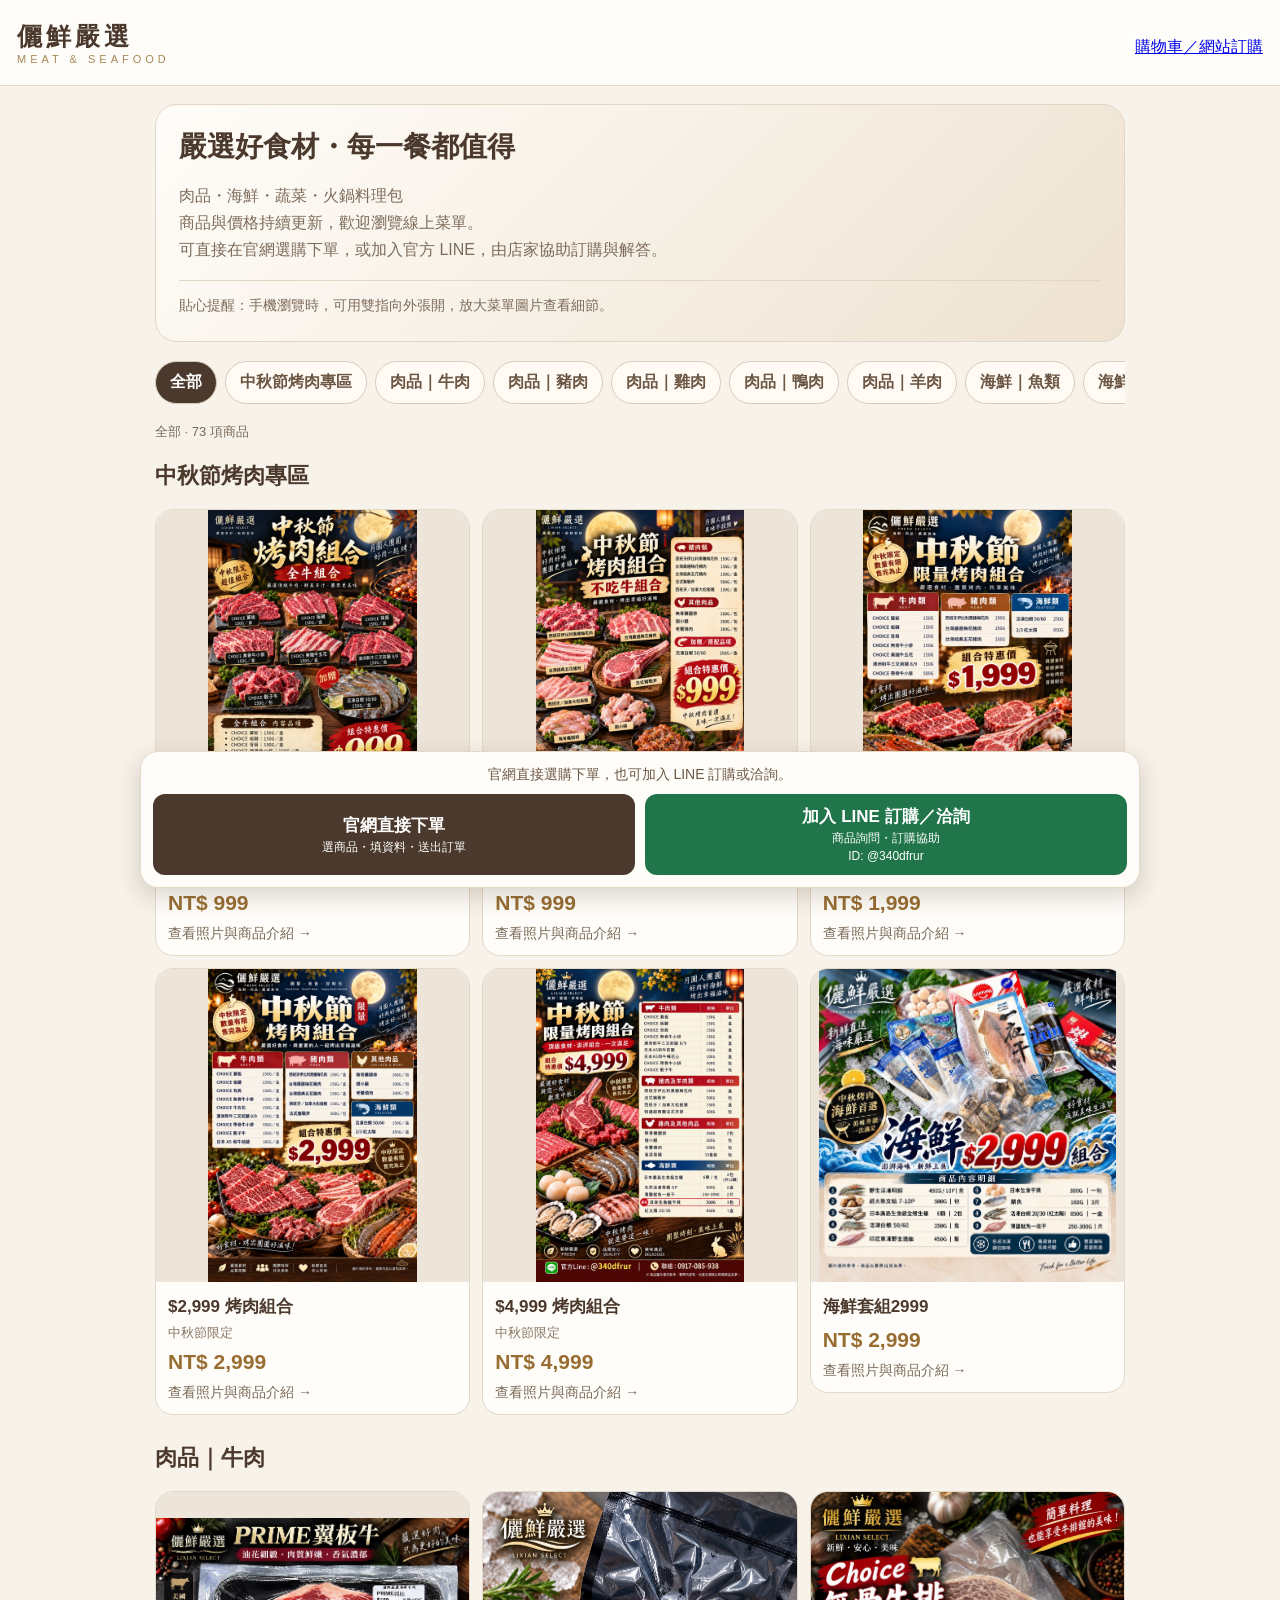
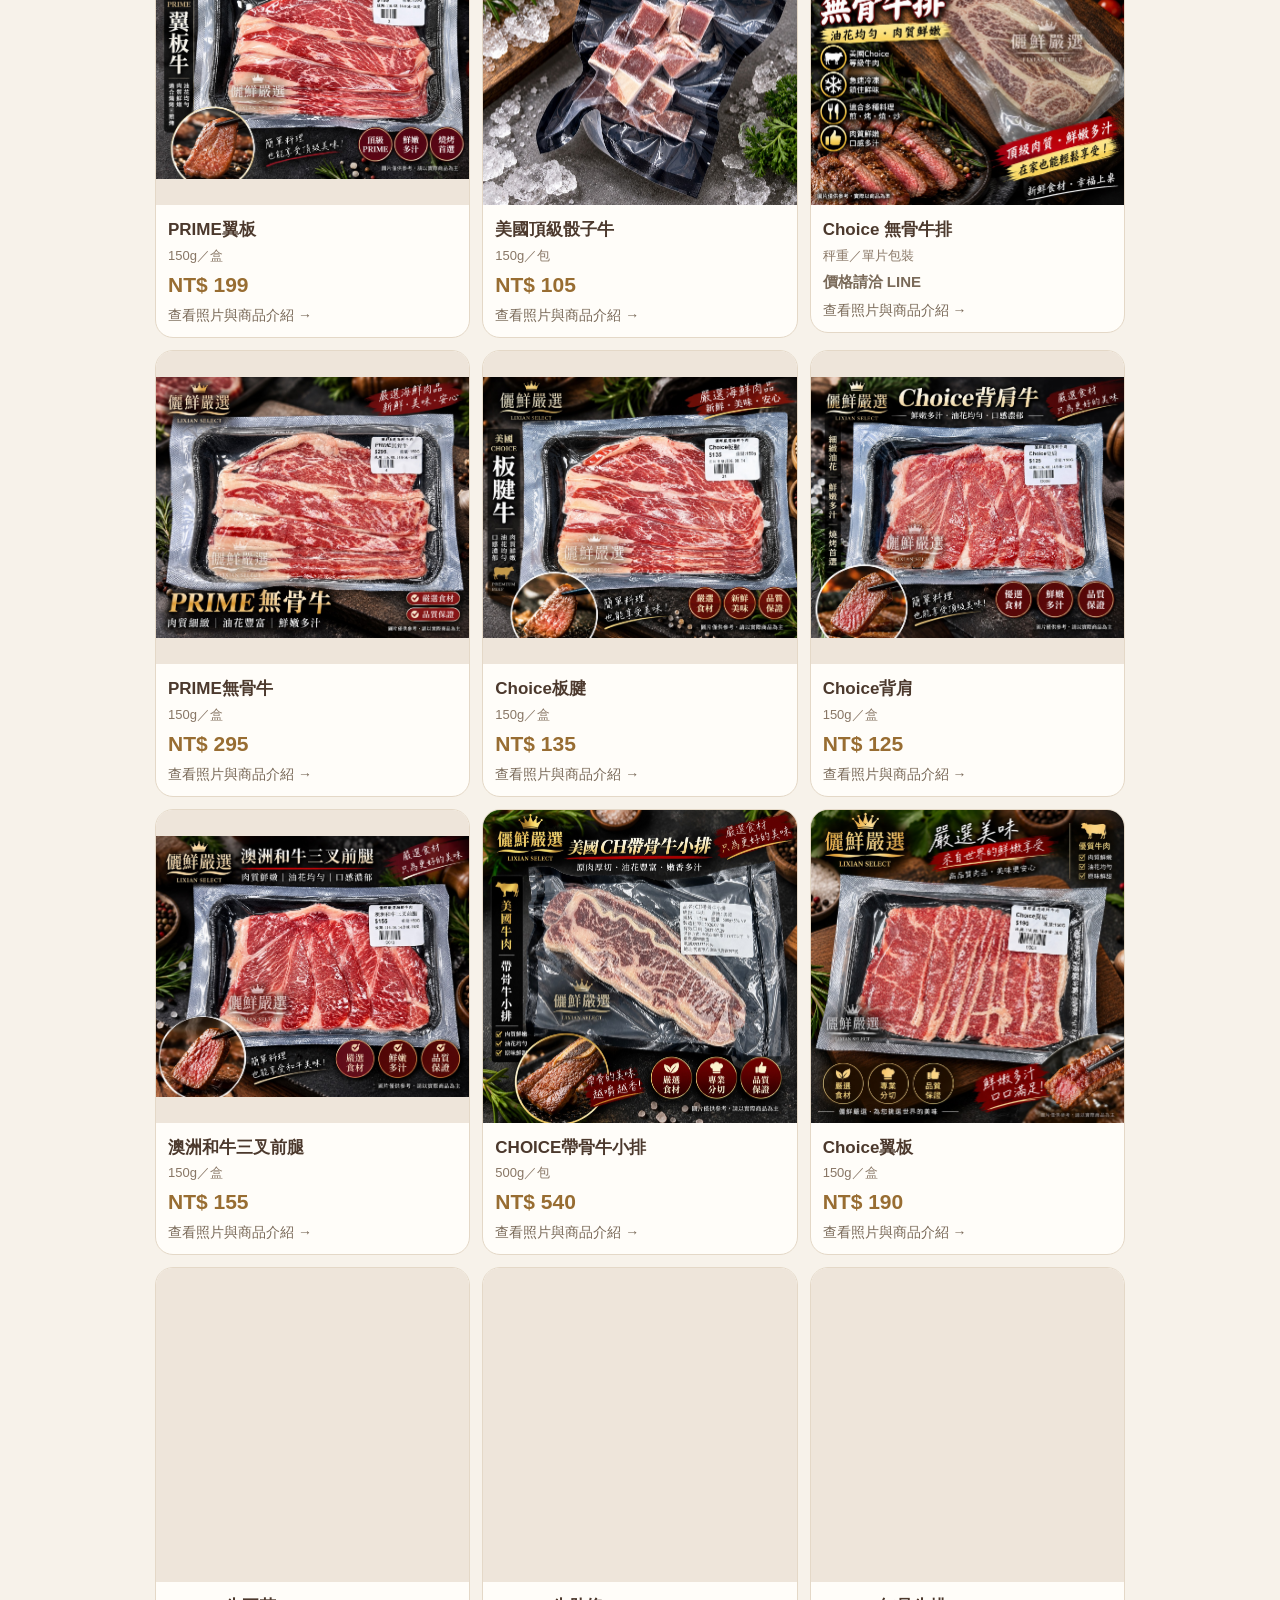
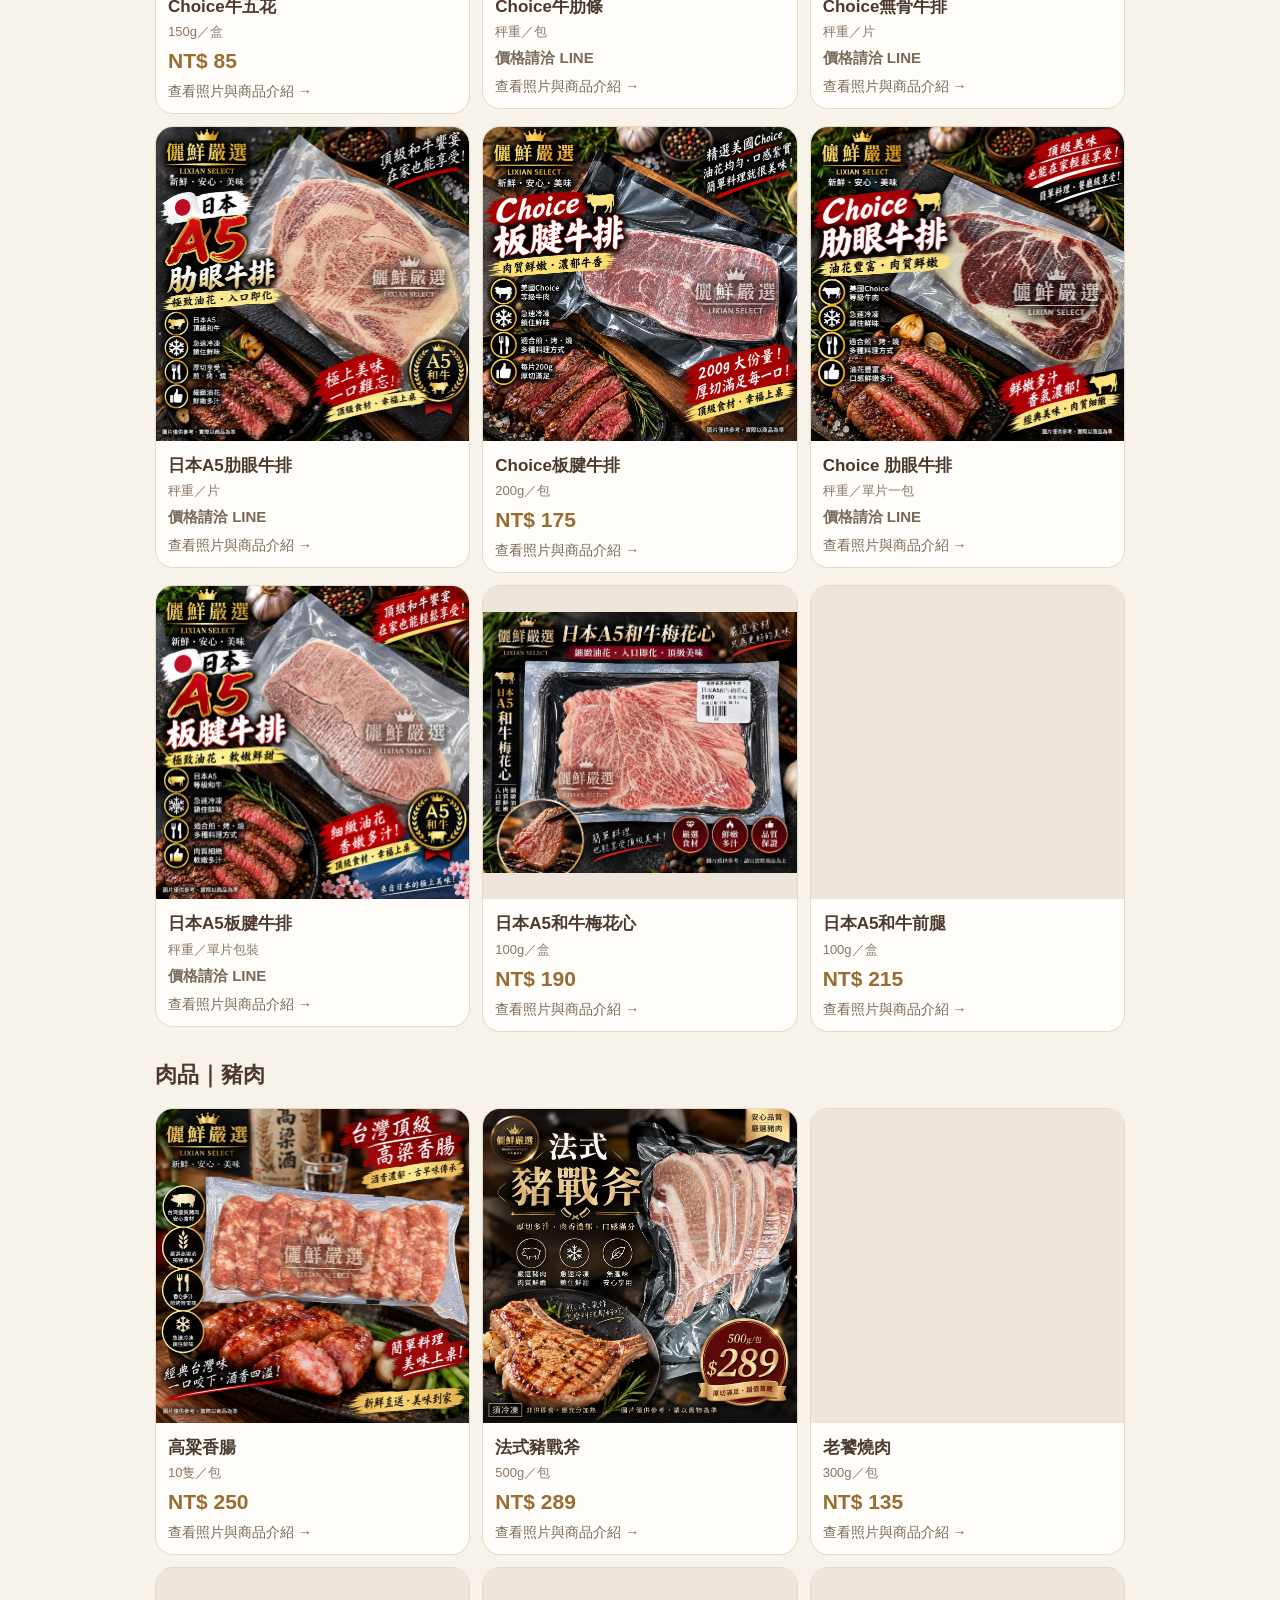
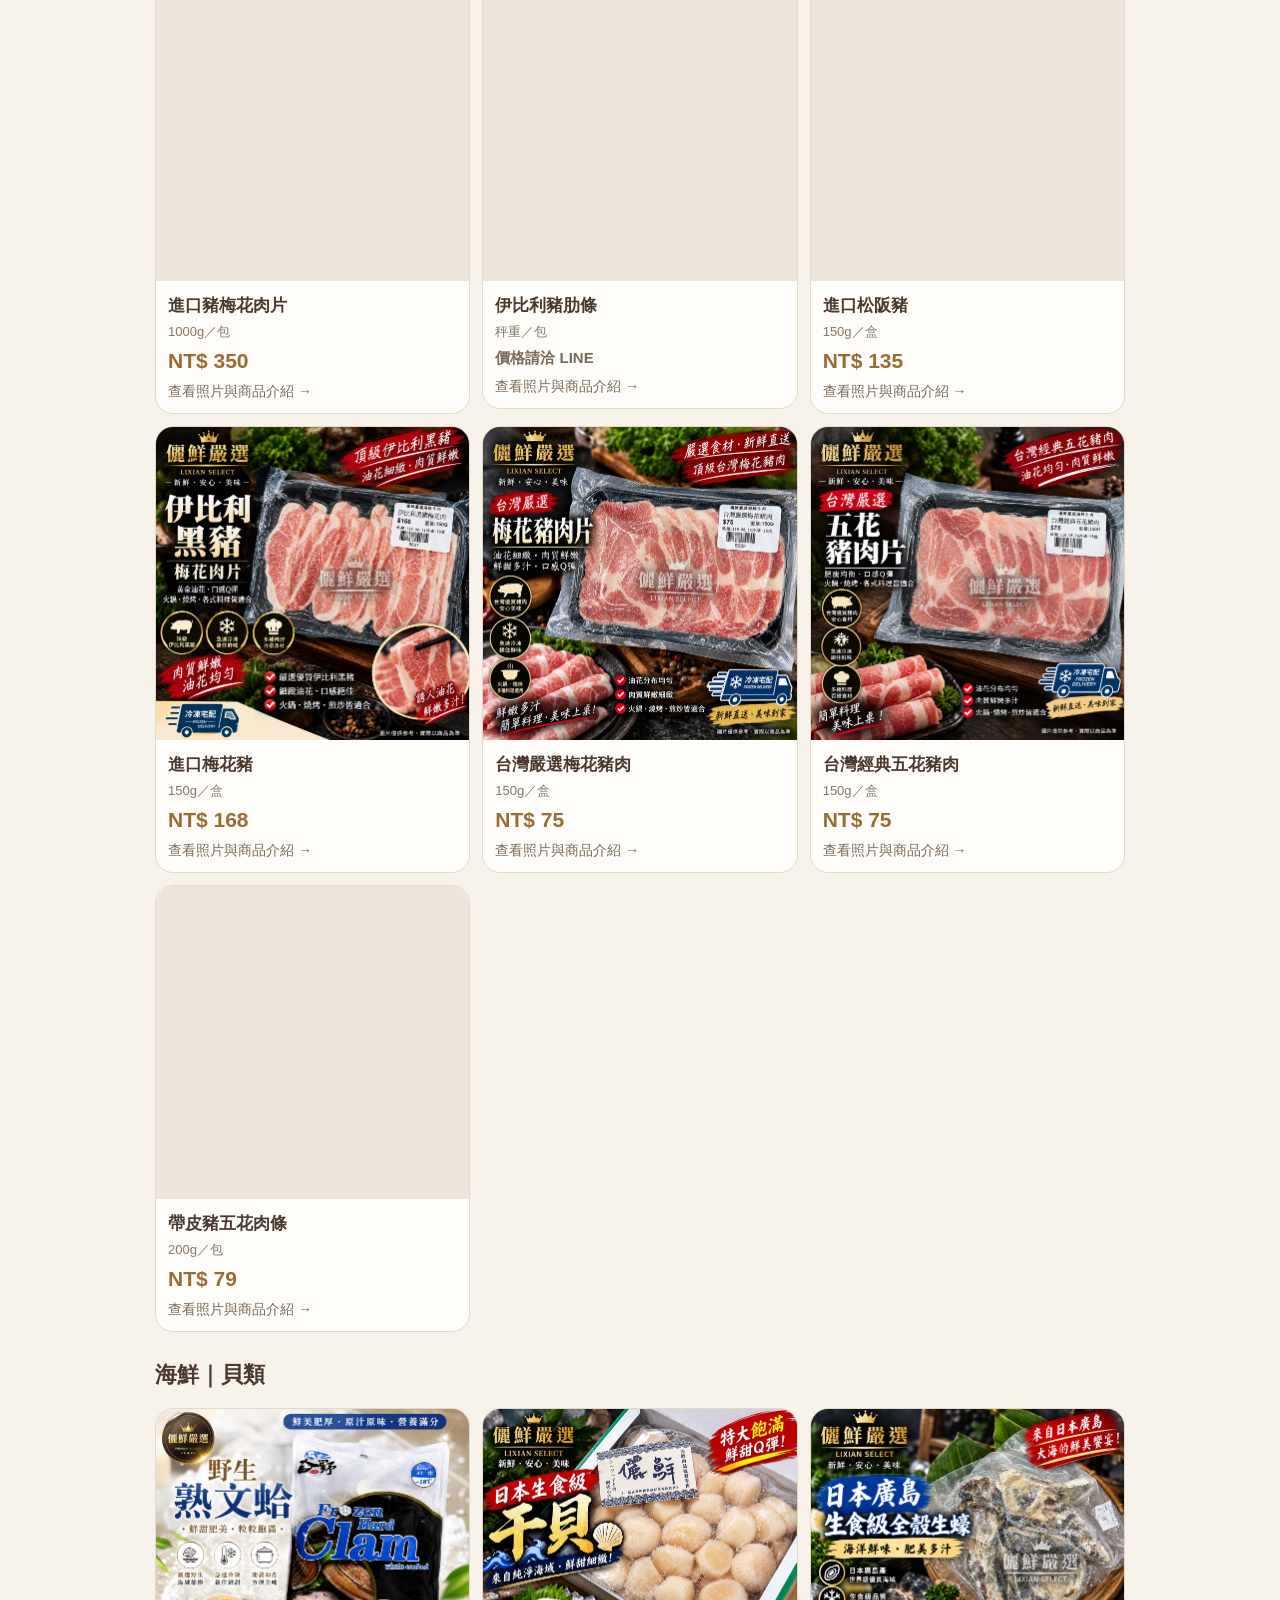
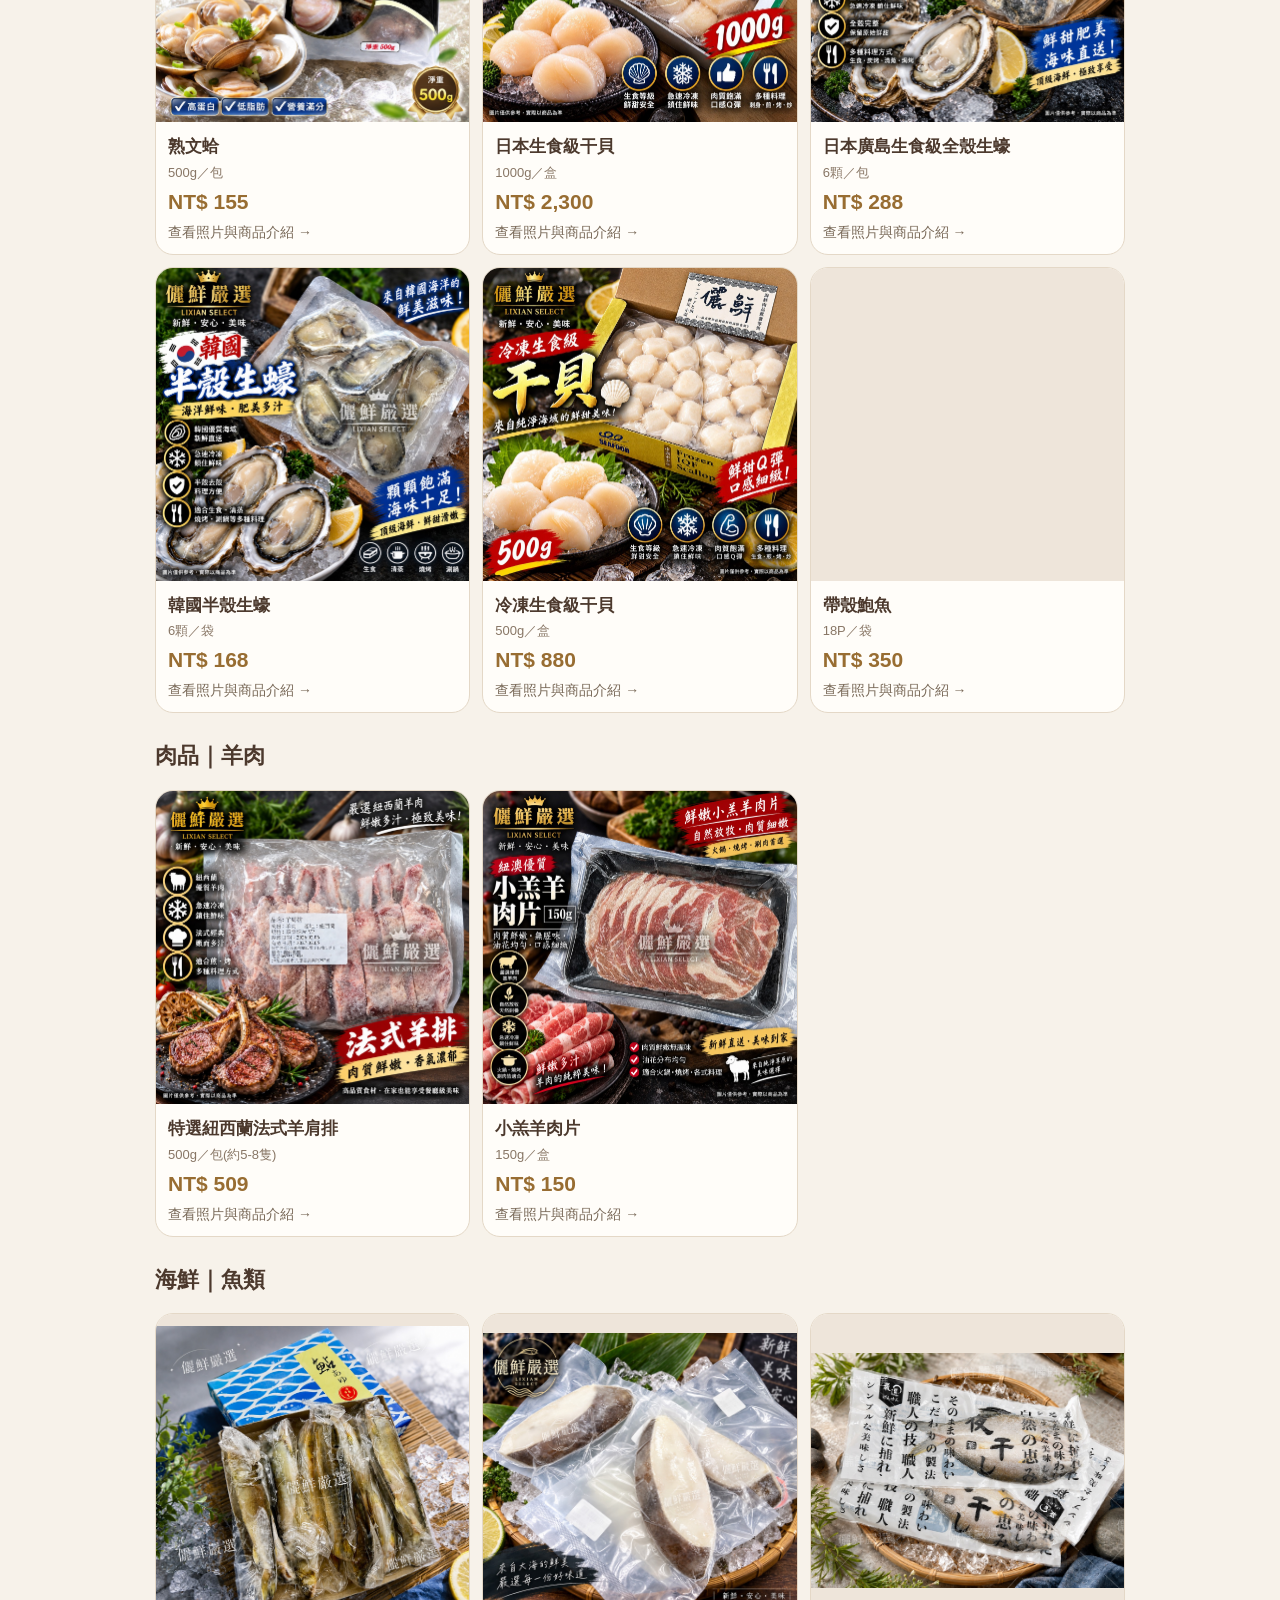
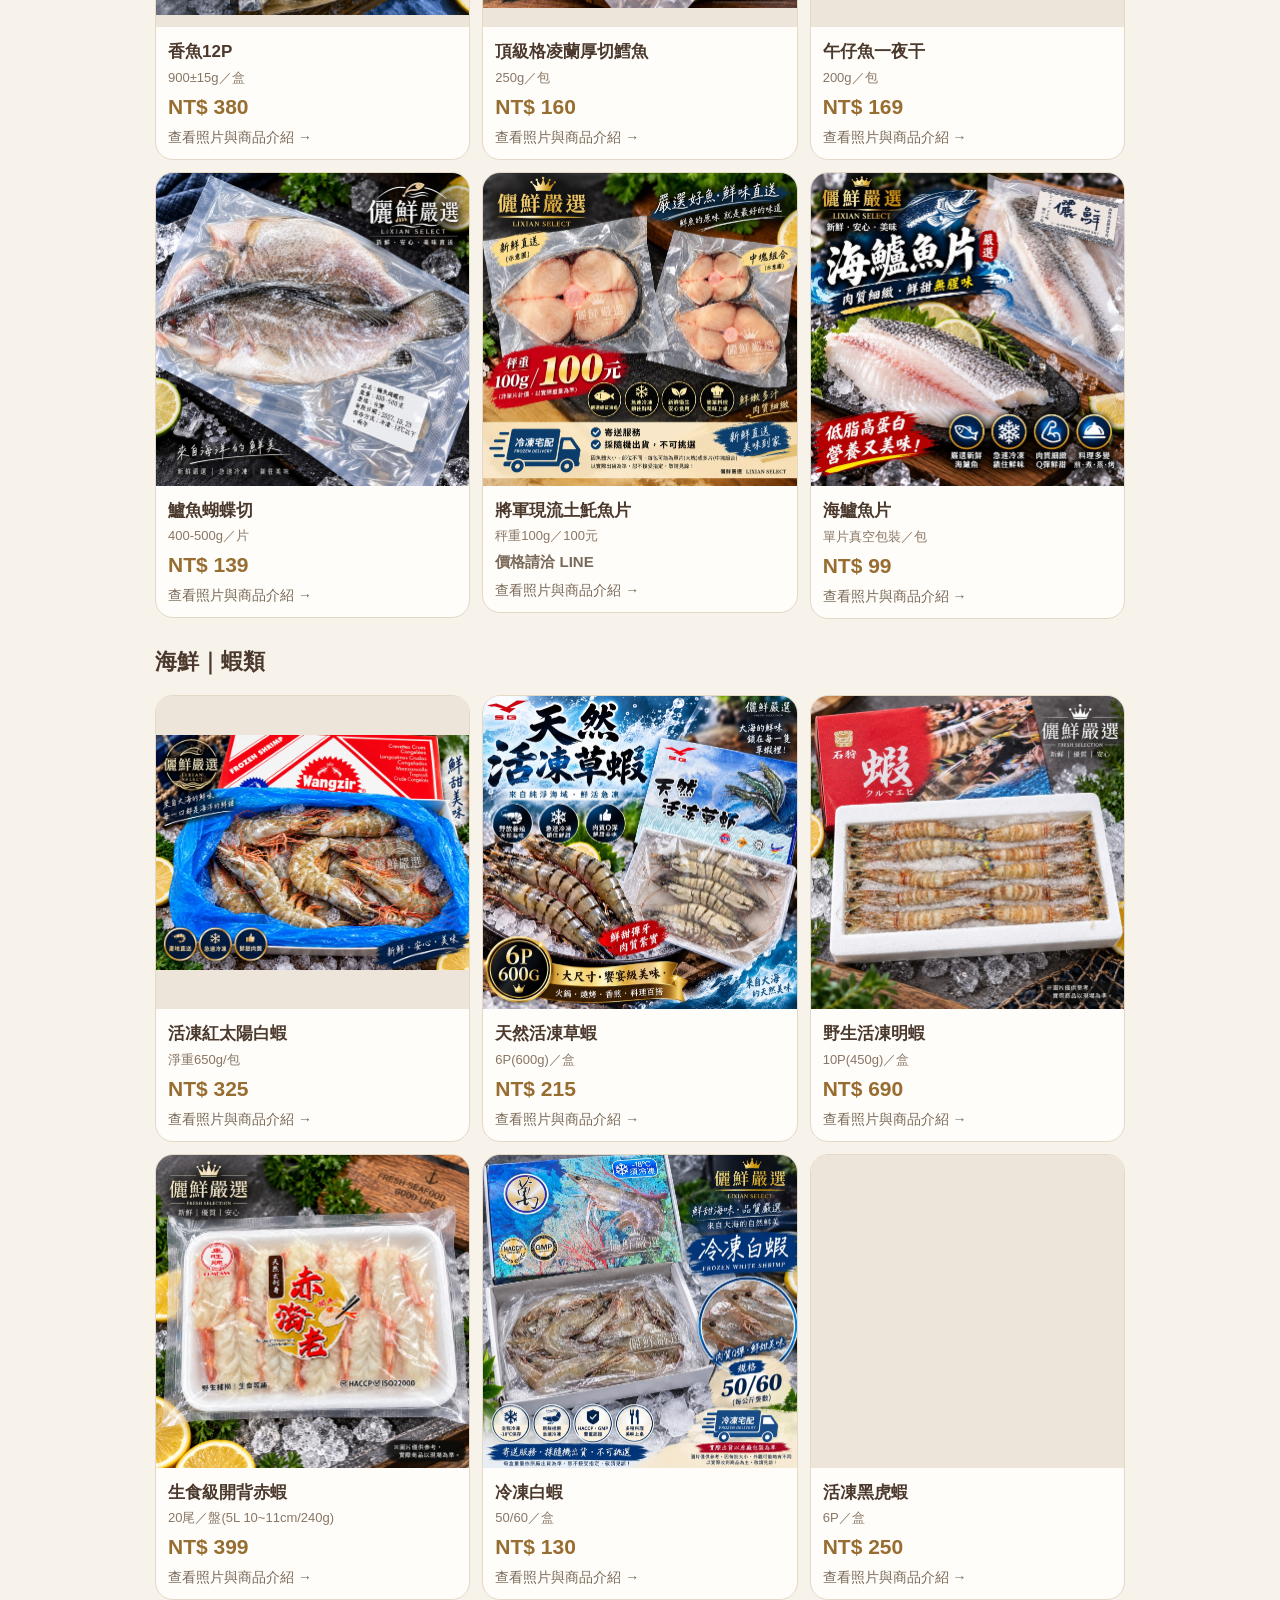
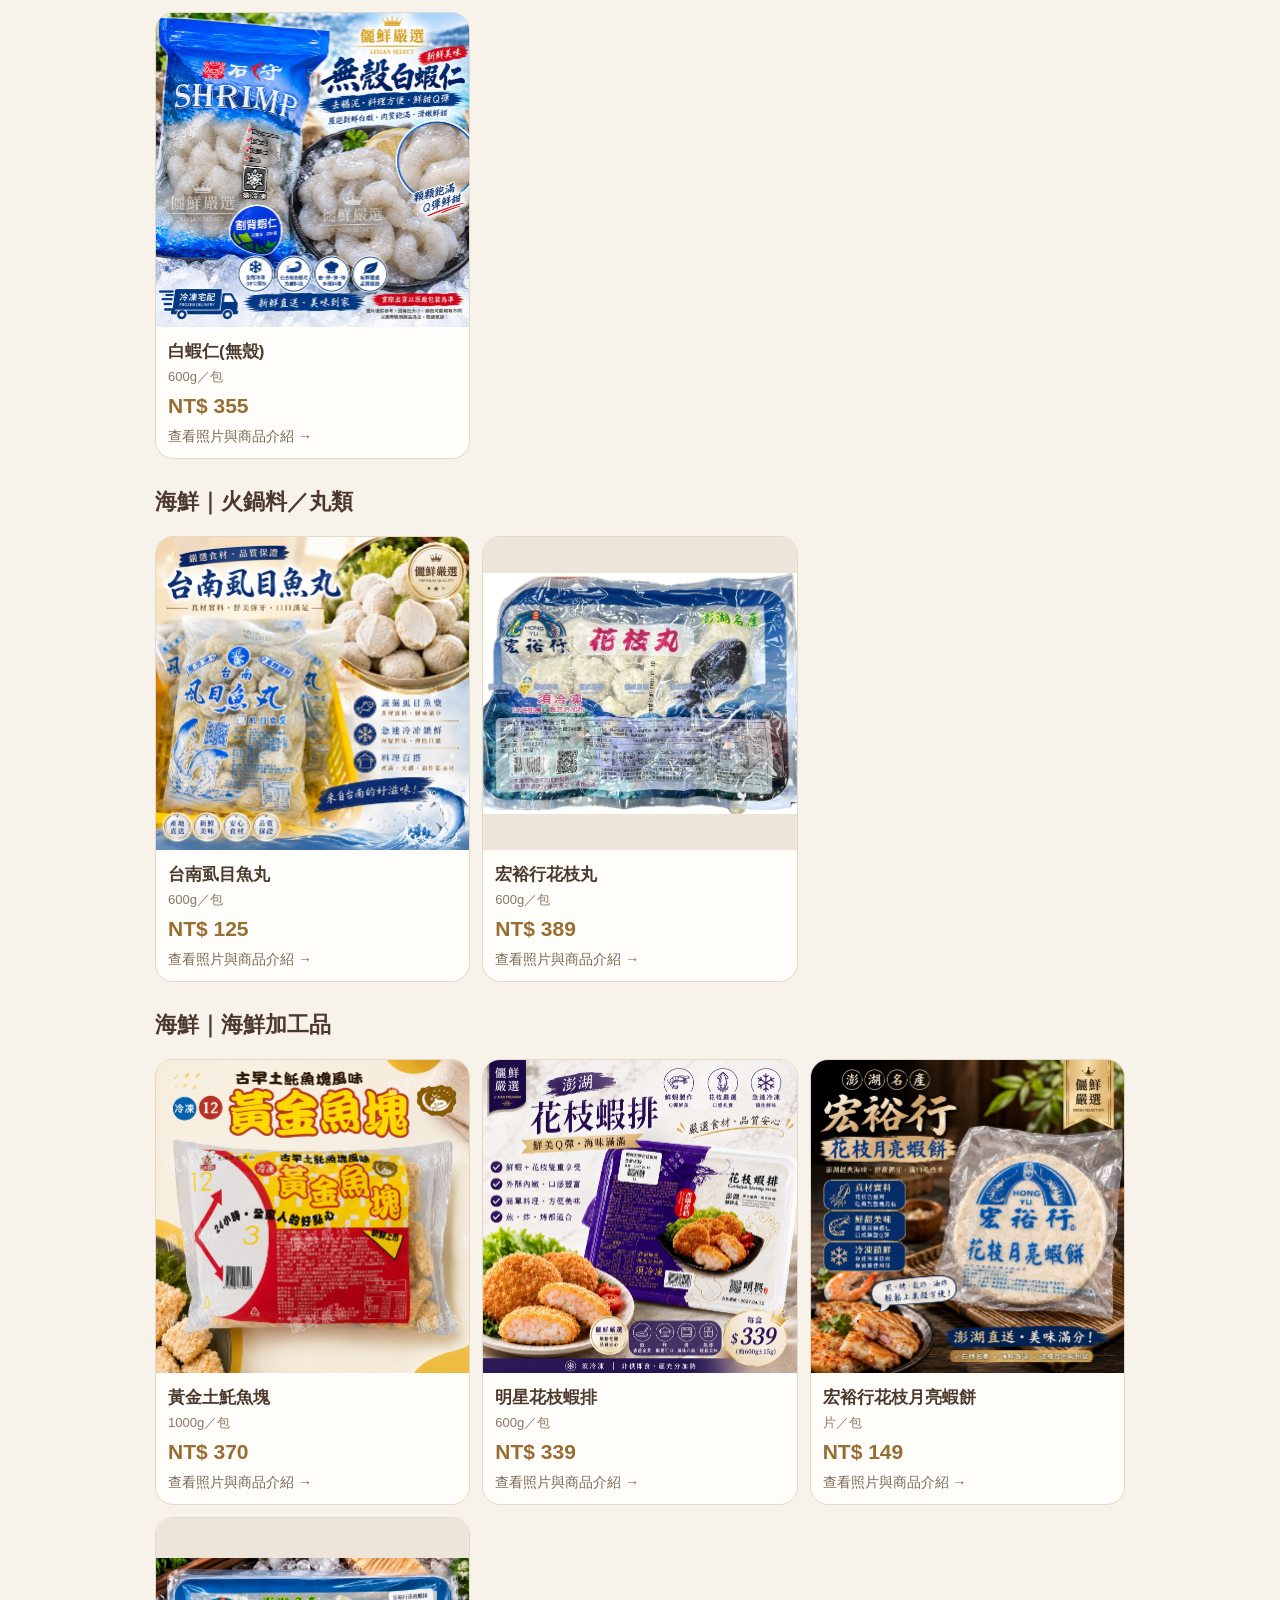
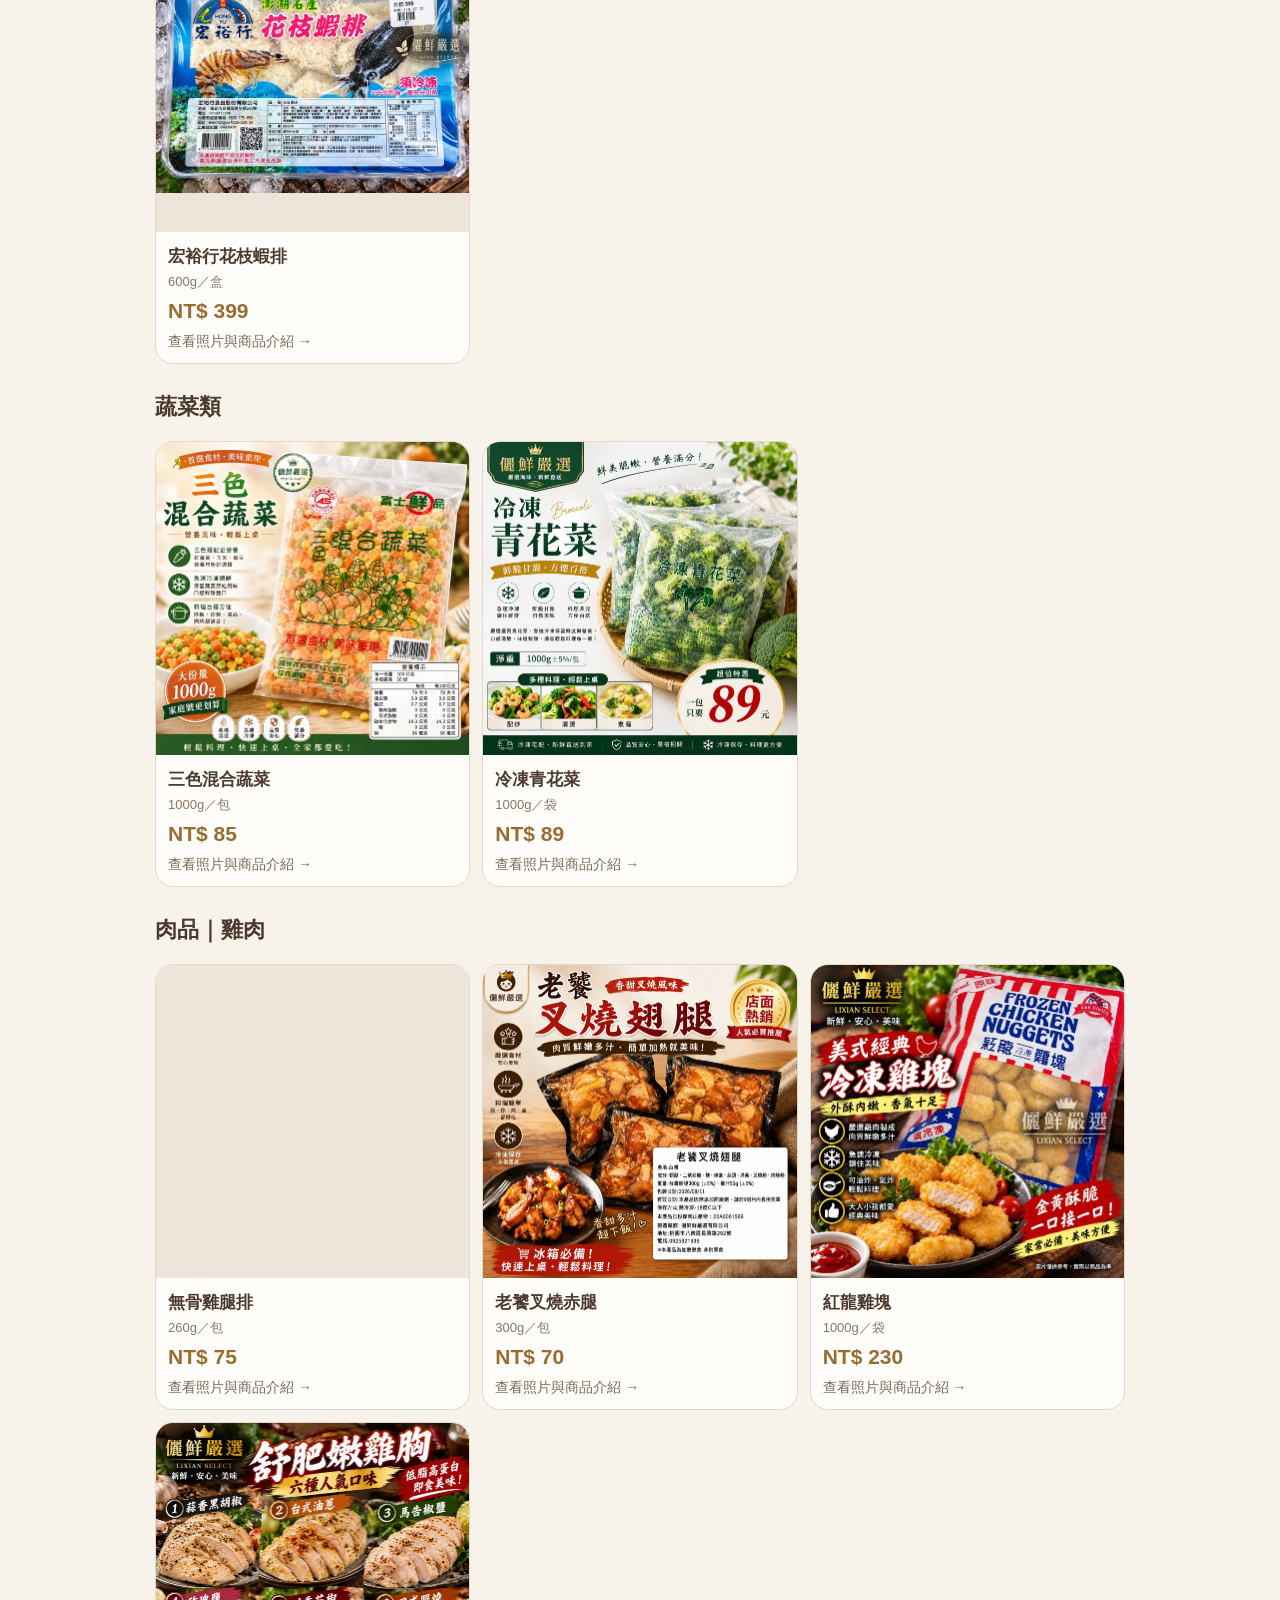
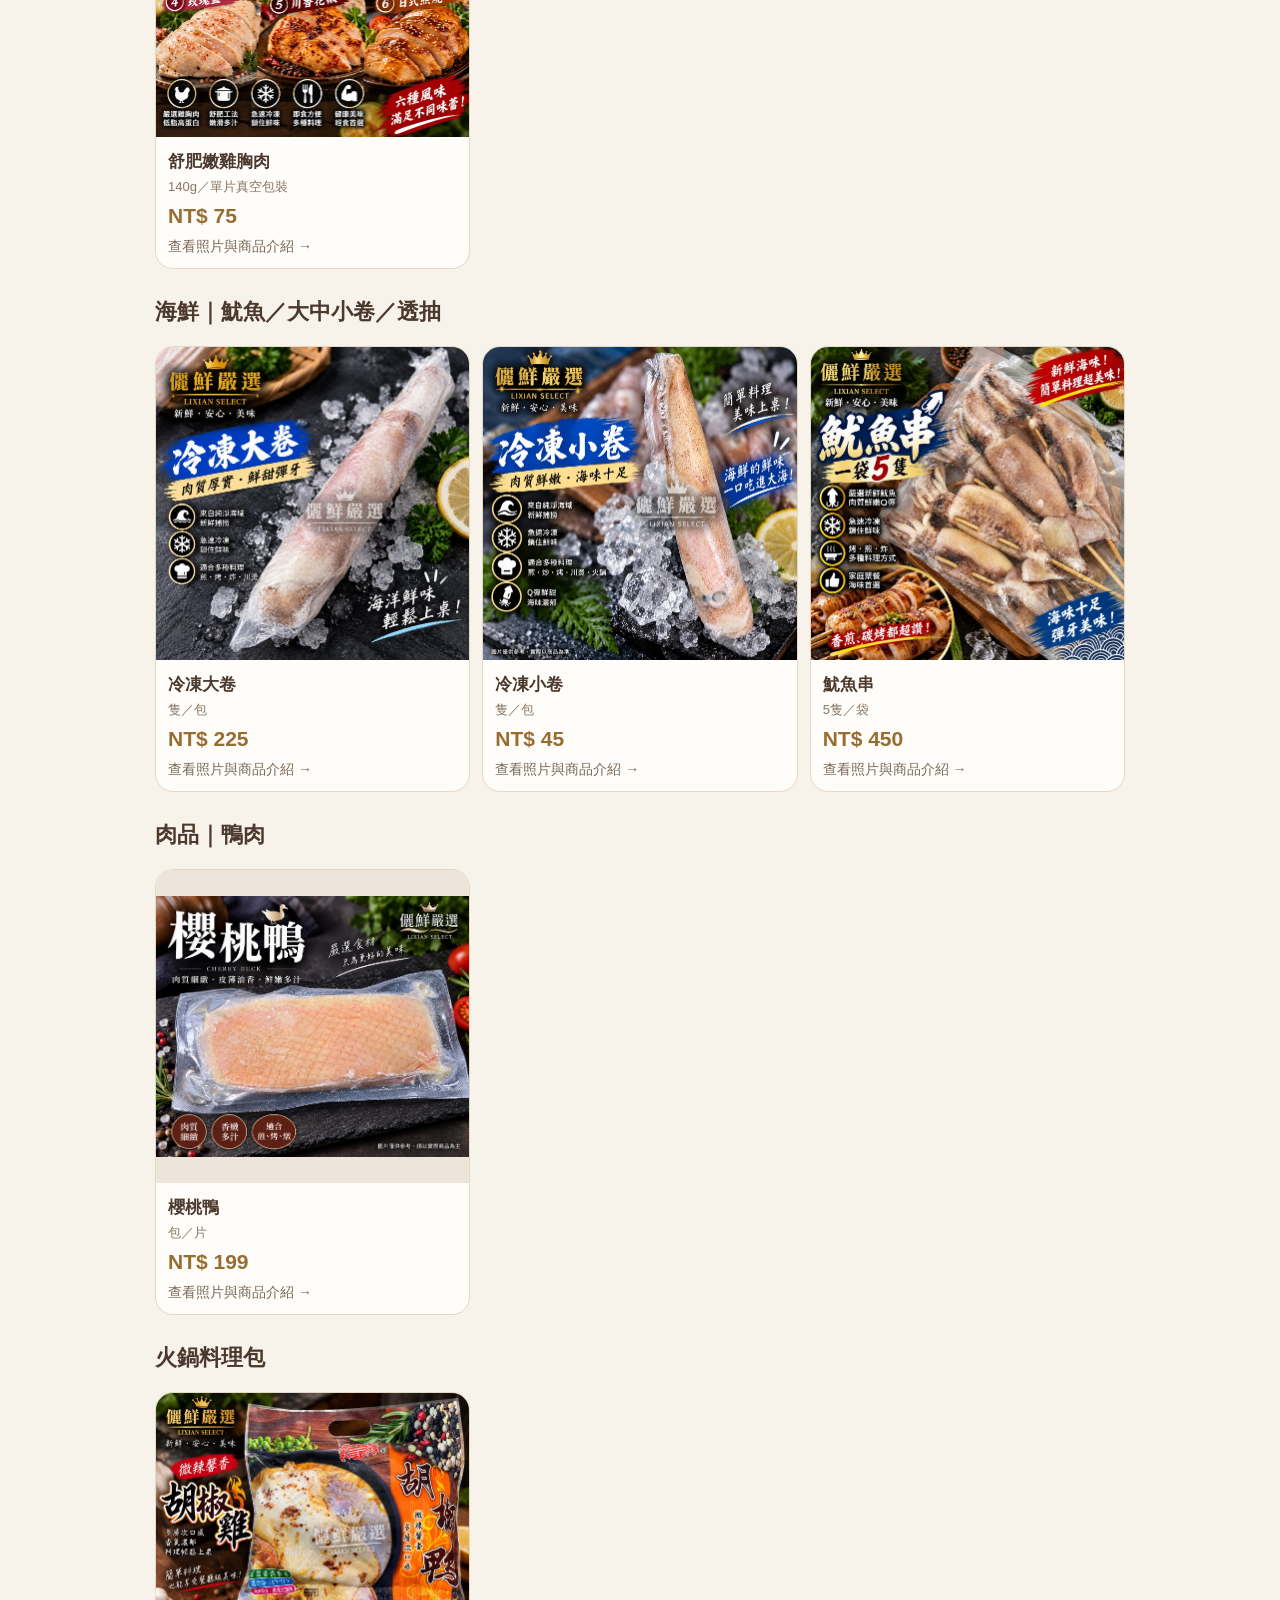
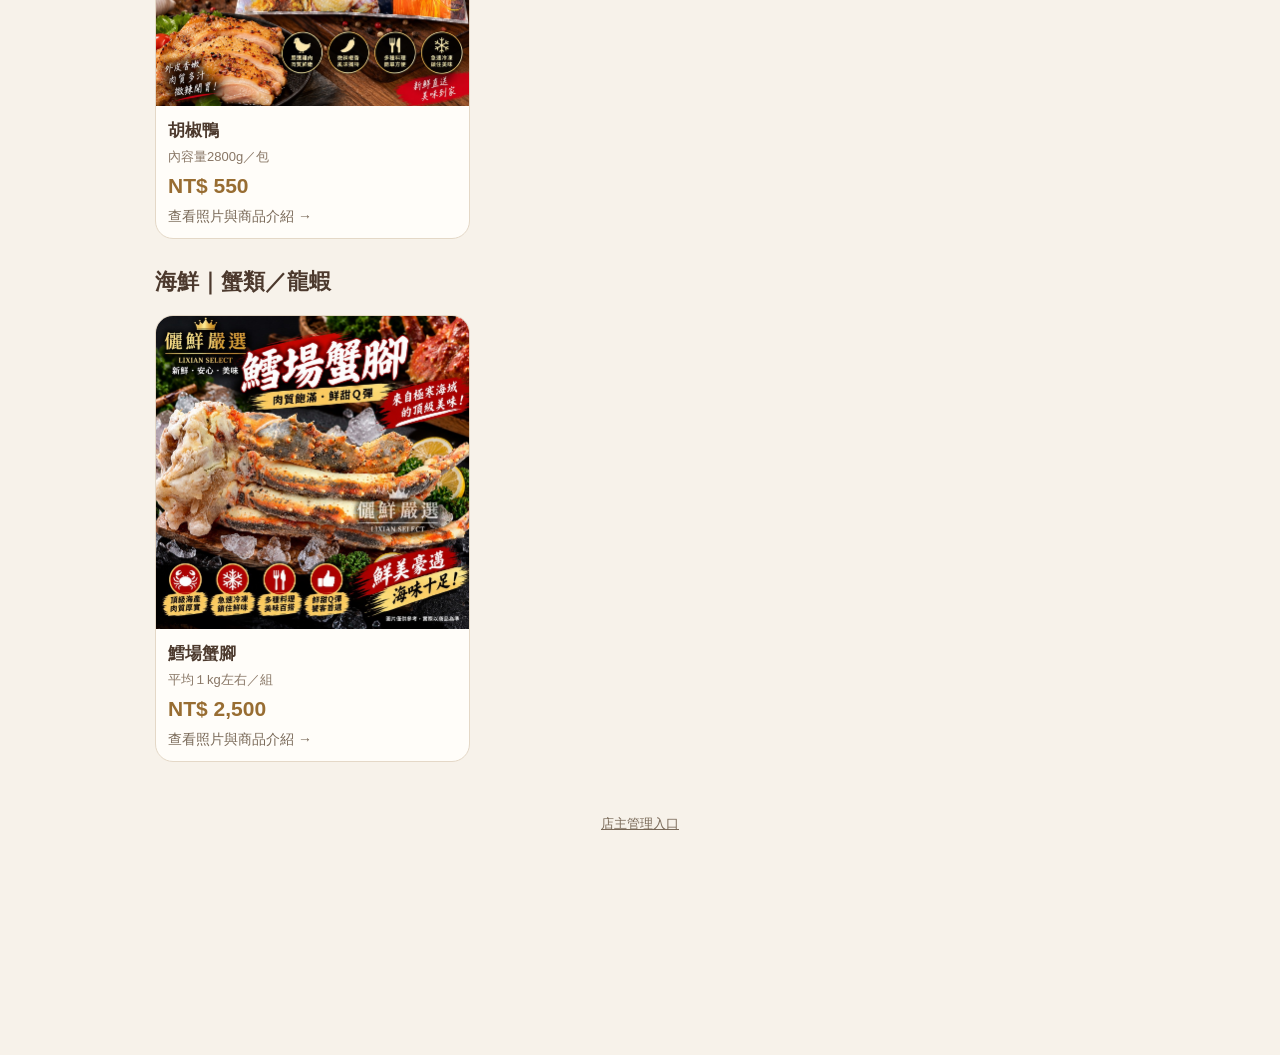
==== commit e3c63c64: "Display official LINE ID in menu ordering button" ====
--- a/index.html
+++ b/index.html
@@ -10,7 +10,7 @@
 @media(max-width:360px){.hero h1{font-size:24px}.name{font-size:15px}.info{padding:10px}.bottom{font-size:16px}.bottom span{font-size:12px}}
 .card-link{display:block;color:inherit;text-decoration:none;height:100%}.card-link:hover .name{text-decoration:underline;text-underline-offset:4px}.card-link:focus-visible{outline-offset:-4px}.detail-hint{font-size:14px;color:#796958;margin-top:10px}
 .order-bar{position:fixed;bottom:12px;left:12px;right:12px;max-width:1000px;margin:auto;padding:12px;background:#fffdf9;border:1px solid #e4d8c7;border-radius:18px;box-shadow:0 8px 25px #3d2b1d33;z-index:20;padding-bottom:calc(12px + env(safe-area-inset-bottom))}.order-bar p{margin:0 0 9px;text-align:center;font-size:14px;line-height:1.5;color:#6c5745}.order-actions{display:grid;grid-template-columns:1fr 1fr;gap:10px}.order-actions a{display:flex;flex-direction:column;align-items:center;justify-content:center;min-height:64px;padding:10px 8px;border-radius:12px;text-align:center;text-decoration:none;color:white;line-height:1.5}.website-order{background:#4c392d}.line-order{background:#20764a}.order-actions strong{font-size:17px}.order-actions span{font-size:12px;font-weight:400}.order-actions a:focus-visible{outline:3px solid #a88758;outline-offset:3px}@media(max-width:420px){.order-bar p{font-size:12px}.order-actions strong{font-size:14px}.order-actions span{font-size:11px}.order-actions{gap:8px}}body{padding-bottom:calc(180px + env(safe-area-inset-bottom))}</style><script src="./catalog.js"></script></head><body>
-<header><div class="brand">儷鮮嚴選</div><div class="en">MEAT & SEAFOOD</div><div class="tag"><a href="./checkout.html">購物車／網站訂購</a></div></header><main><section class="hero"><h1>嚴選好食材・每一餐都值得</h1><p>肉品・海鮮・蔬菜・火鍋料理包<br>商品與價格持續更新，歡迎瀏覽線上菜單。<br>可直接在官網選購下單，或加入官方 LINE，由店家協助訂購與解答。</p><p style="font-size:14px;line-height:1.8;margin:14px 0 0;padding-top:12px;border-top:1px solid #e3d6c5">貼心提醒：手機瀏覽時，可用雙指向外張開，放大菜單圖片查看細節。</p></section><nav id="nav" class="nav" aria-label="商品分類"></nav><p id="status" role="status">商品載入中…</p><div id="menu" aria-busy="true"></div><noscript><p class="empty">請開啟 JavaScript 瀏覽商品菜單，或點選下方 LINE 洽詢商品與下單。</p></noscript><footer style="text-align:center;padding:24px"><a href="./admin.html" style="color:#796958;font-size:13px">店主管理入口</a></footer></main><nav class="order-bar" aria-label="選擇訂購方式"><p>官網直接選購下單，也可加入 LINE 訂購或洽詢。</p><div class="order-actions"><a class="website-order" href="./checkout.html"><strong>官網直接下單</strong><span>選商品・填資料・送出訂單</span></a><a class="line-order" href="https://line.me/R/ti/p/@340dfrur" target="_blank" rel="noopener noreferrer"><strong>加入 LINE 訂購／洽詢</strong><span>商品詢問・訂購協助</span></a></div></nav>
+<header><div class="brand">儷鮮嚴選</div><div class="en">MEAT & SEAFOOD</div><div class="tag"><a href="./checkout.html">購物車／網站訂購</a></div></header><main><section class="hero"><h1>嚴選好食材・每一餐都值得</h1><p>肉品・海鮮・蔬菜・火鍋料理包<br>商品與價格持續更新，歡迎瀏覽線上菜單。<br>可直接在官網選購下單，或加入官方 LINE，由店家協助訂購與解答。</p><p style="font-size:14px;line-height:1.8;margin:14px 0 0;padding-top:12px;border-top:1px solid #e3d6c5">貼心提醒：手機瀏覽時，可用雙指向外張開，放大菜單圖片查看細節。</p></section><nav id="nav" class="nav" aria-label="商品分類"></nav><p id="status" role="status">商品載入中…</p><div id="menu" aria-busy="true"></div><noscript><p class="empty">請開啟 JavaScript 瀏覽商品菜單，或點選下方 LINE 洽詢商品與下單。</p></noscript><footer style="text-align:center;padding:24px"><a href="./admin.html" style="color:#796958;font-size:13px">店主管理入口</a></footer></main><nav class="order-bar" aria-label="選擇訂購方式"><p>官網直接選購下單，也可加入 LINE 訂購或洽詢。</p><div class="order-actions"><a class="website-order" href="./checkout.html"><strong>官網直接下單</strong><span>選商品・填資料・送出訂單</span></a><a class="line-order" href="https://line.me/R/ti/p/@340dfrur" target="_blank" rel="noopener noreferrer"><strong>加入 LINE 訂購／洽詢</strong><span>商品詢問・訂購協助</span><span>ID: @340dfrur</span></a></div></nav>
 <script>
 
 "use strict";
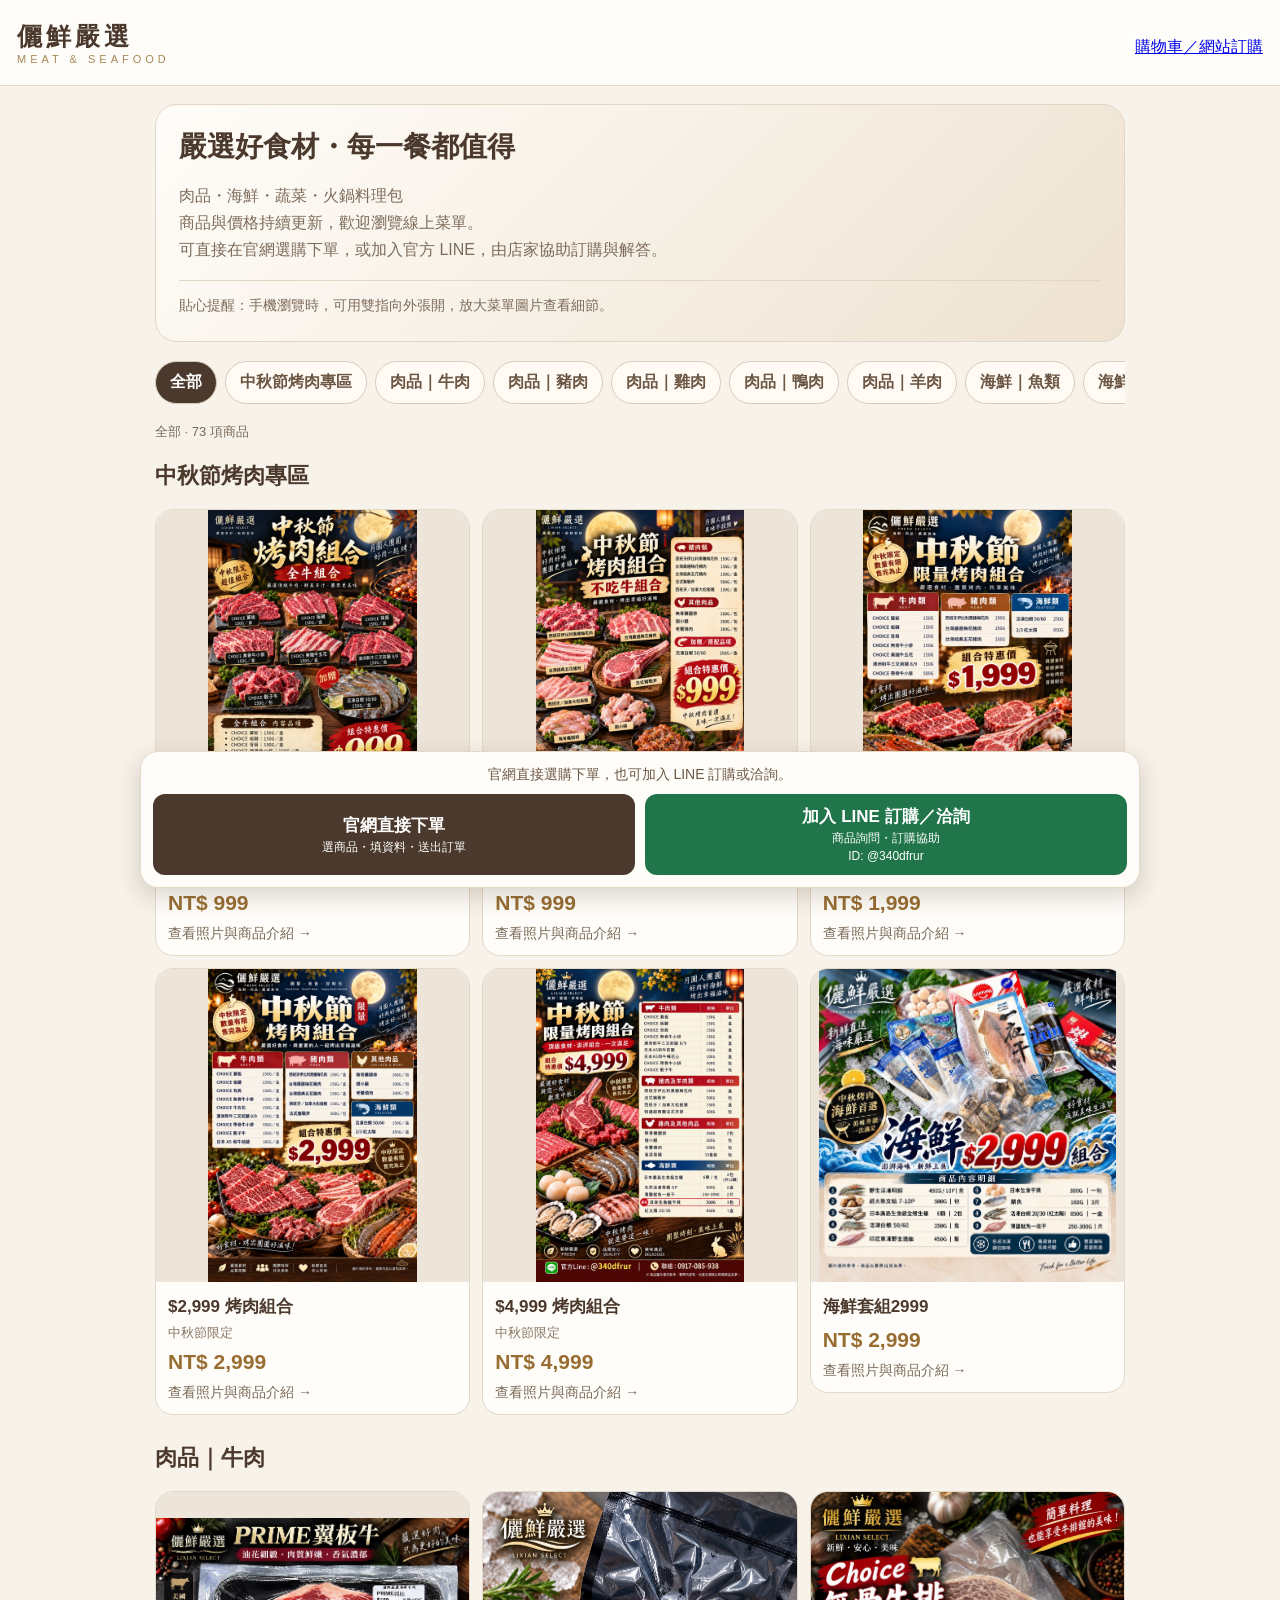
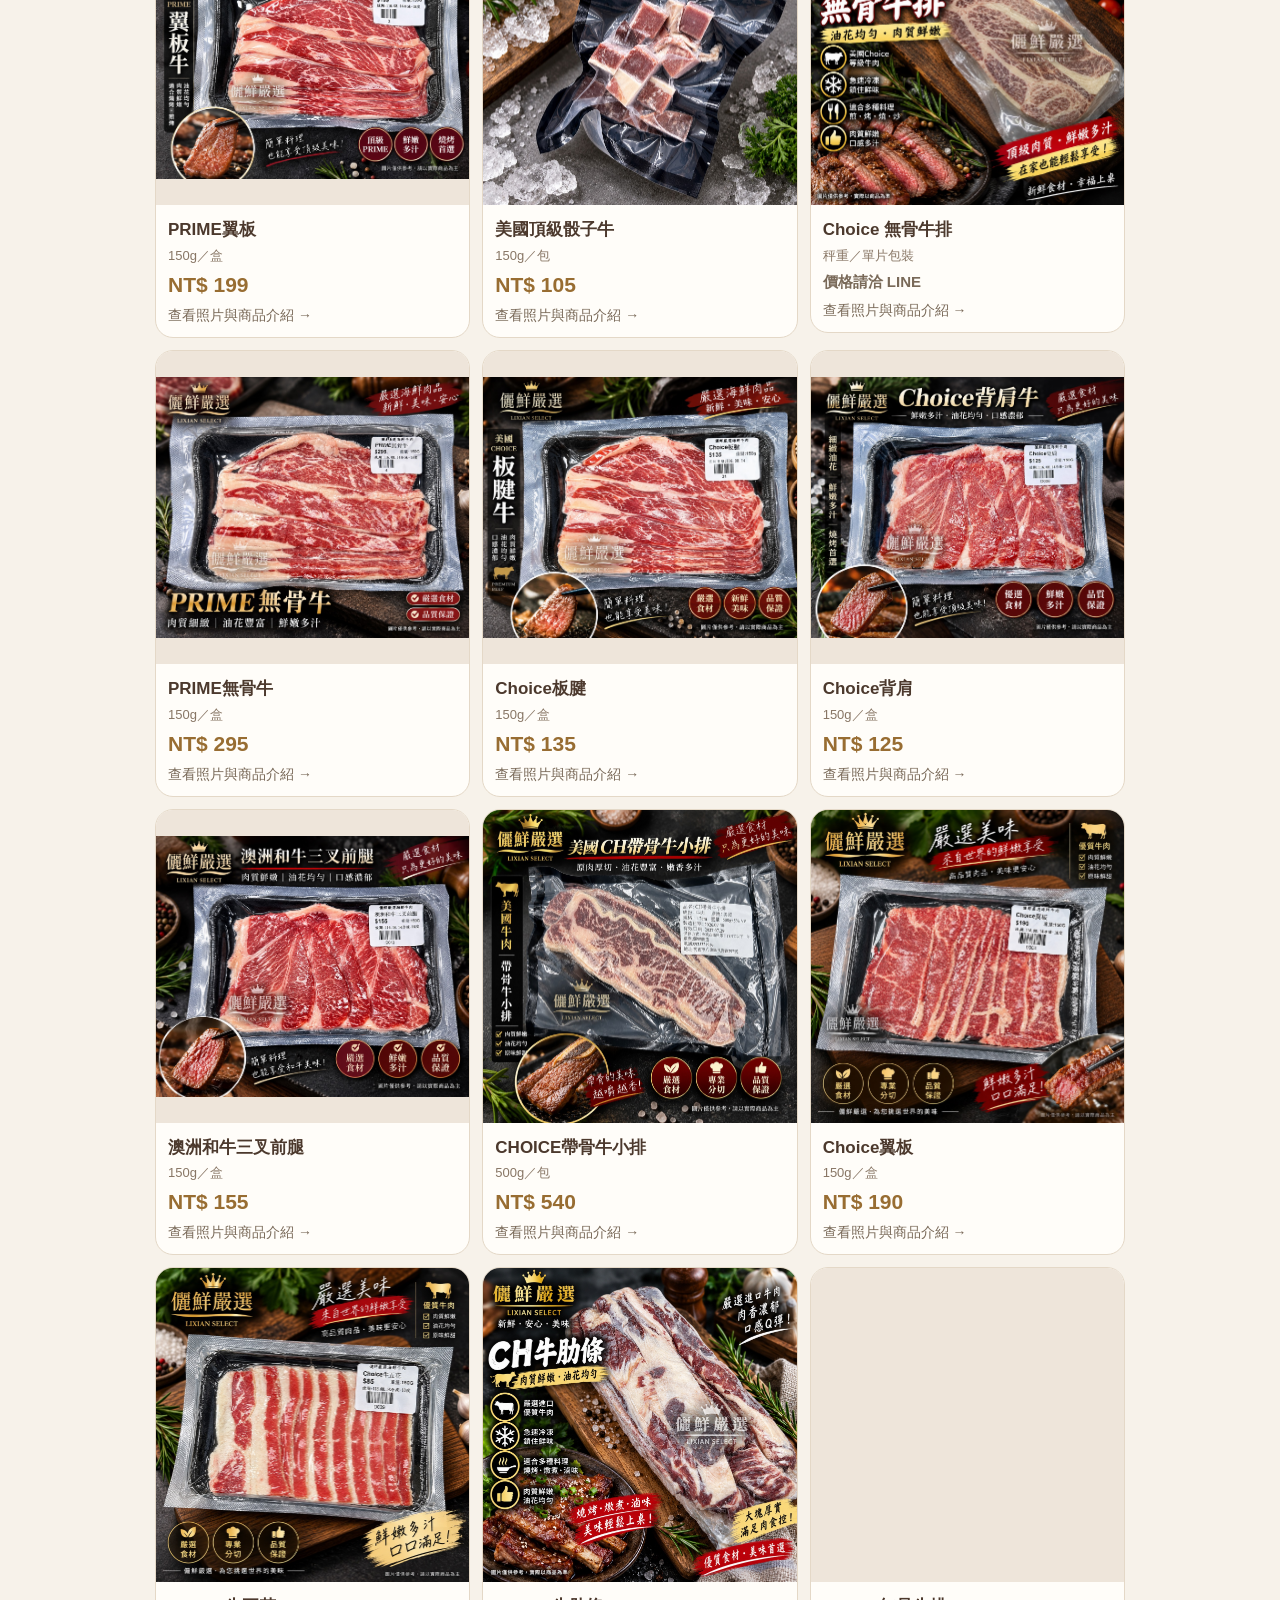
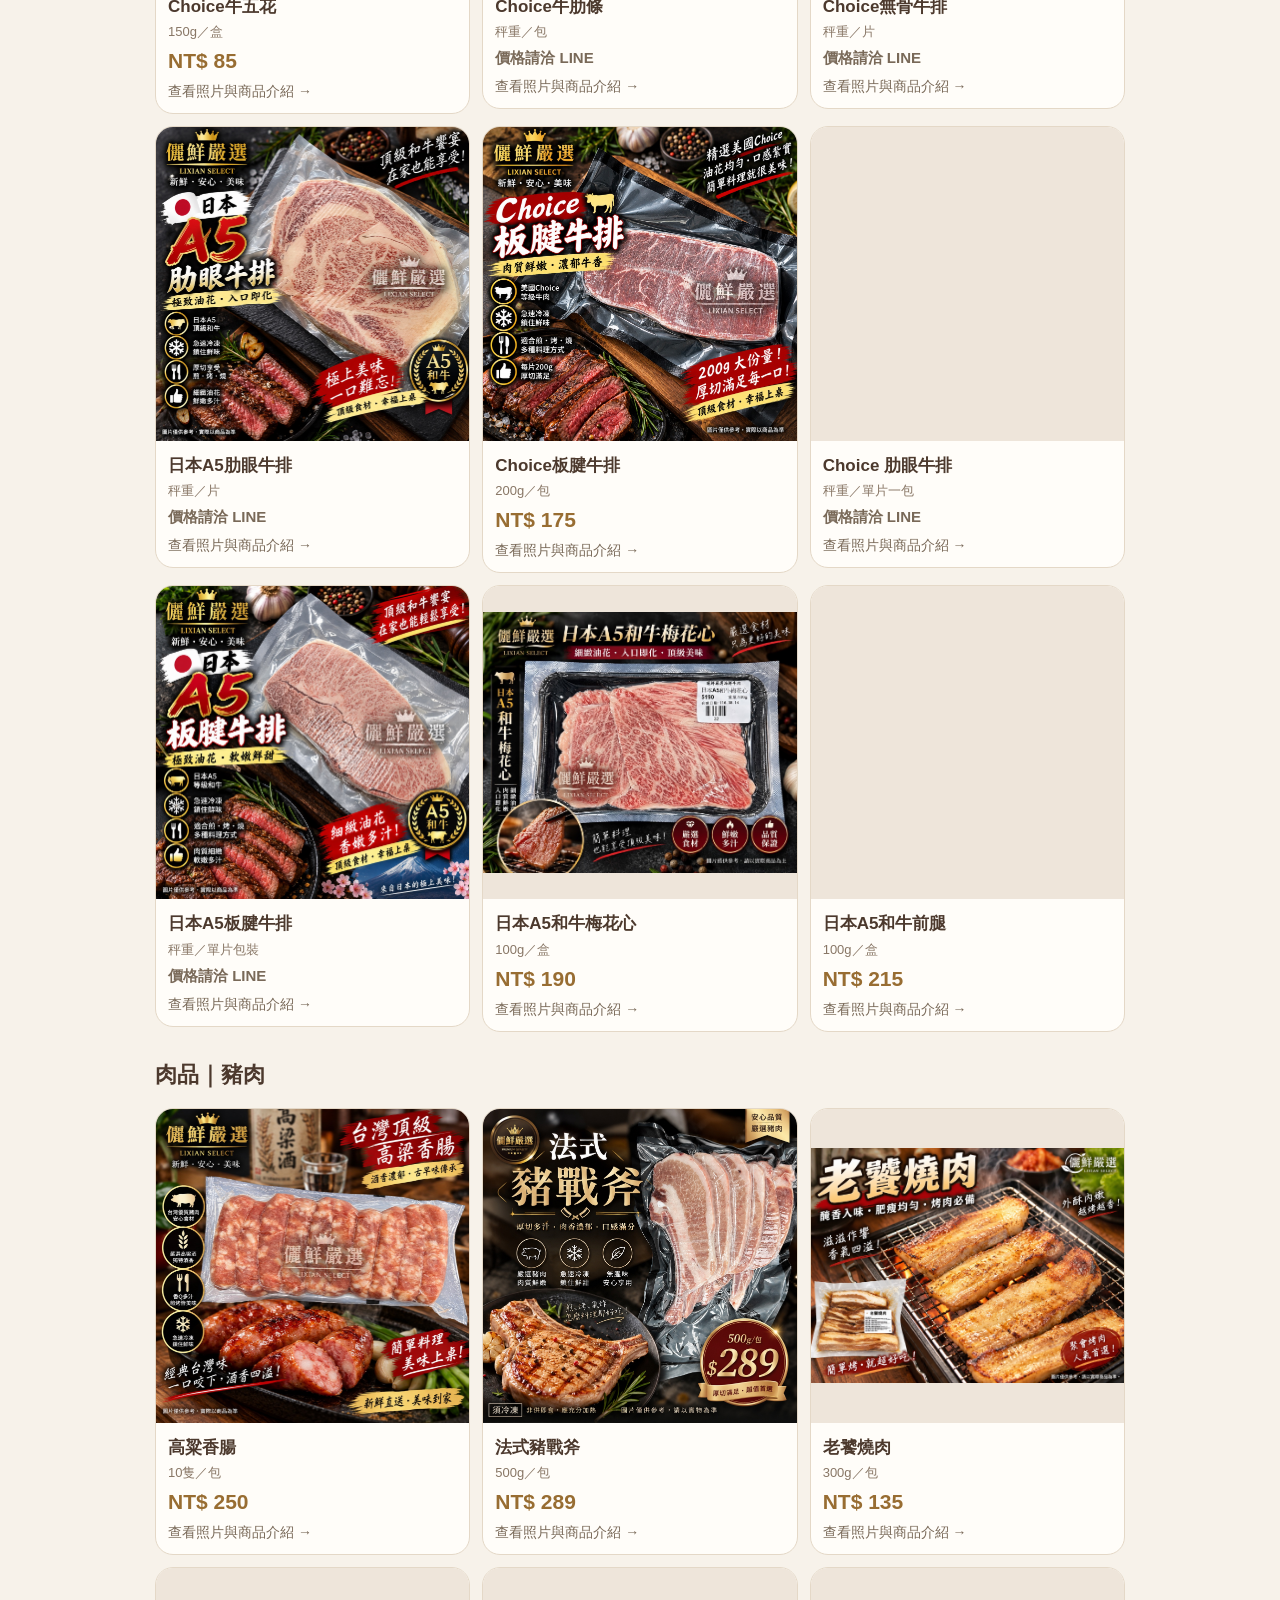
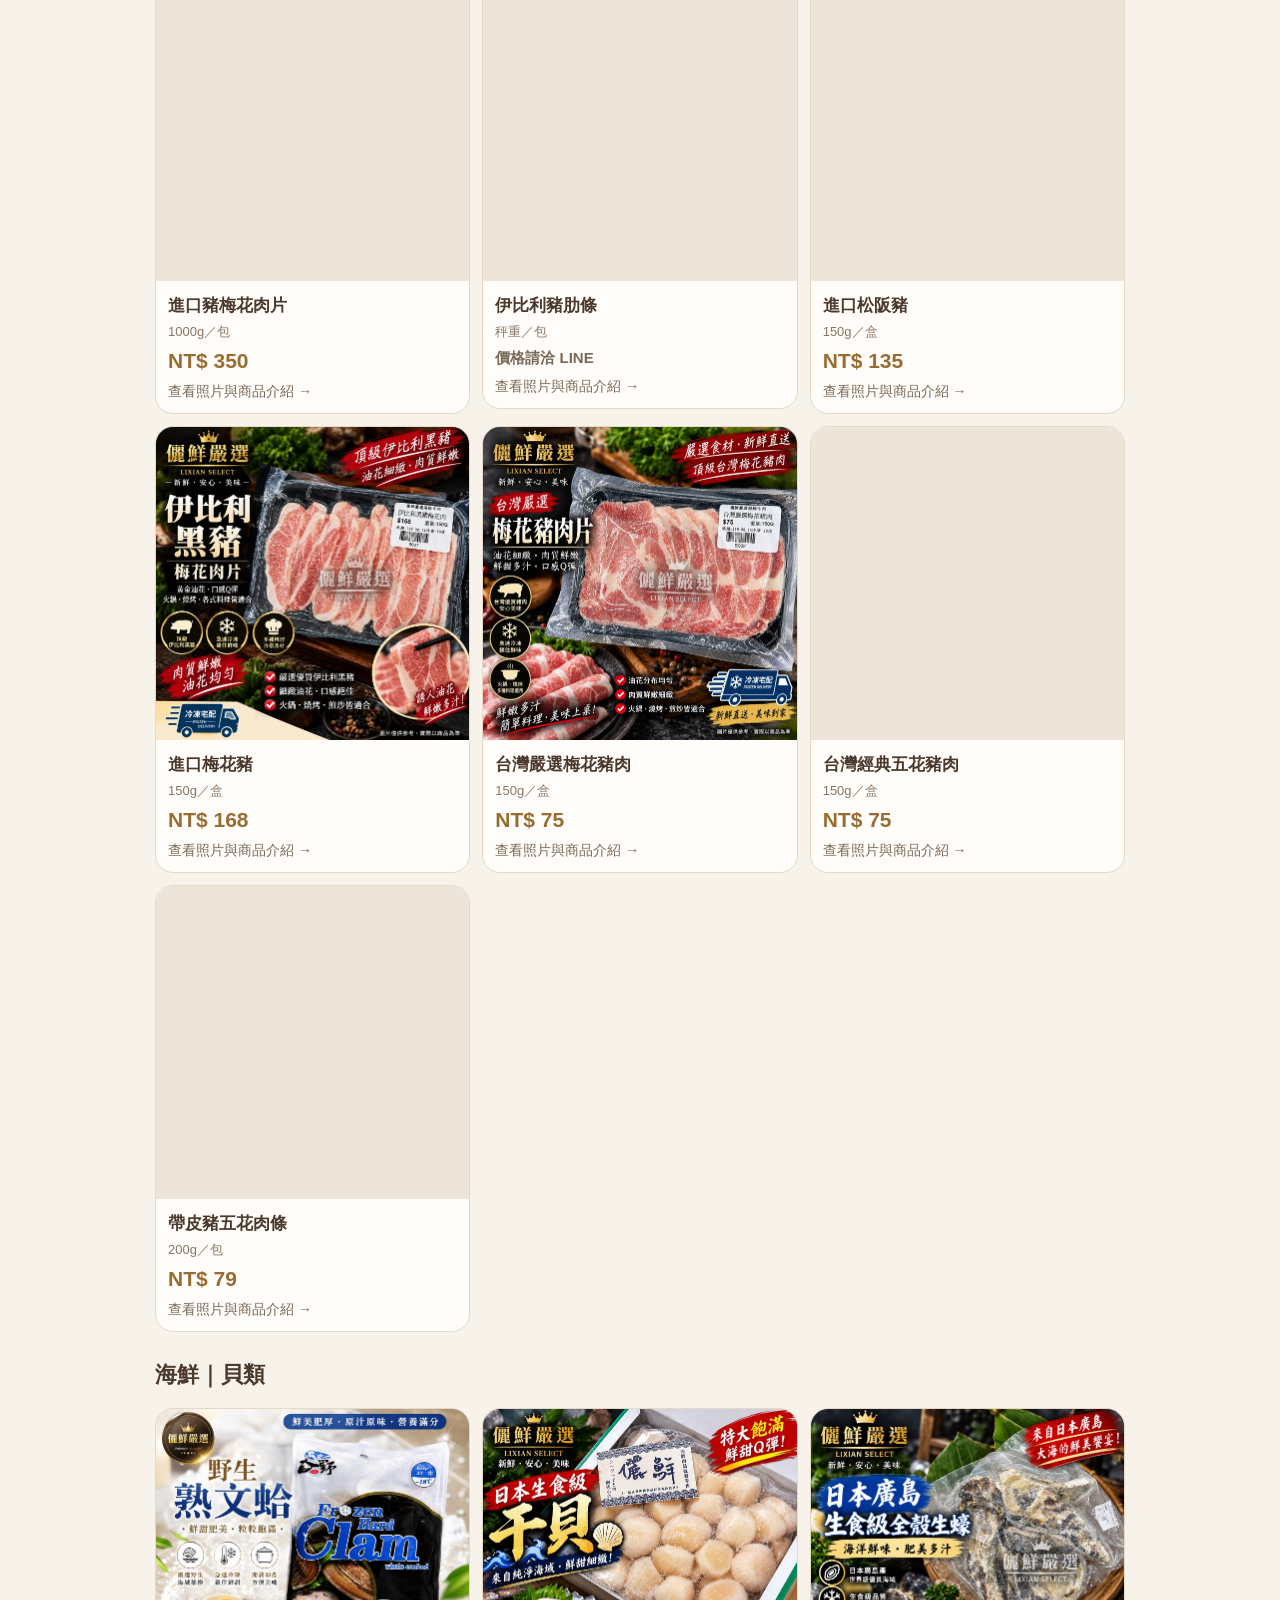
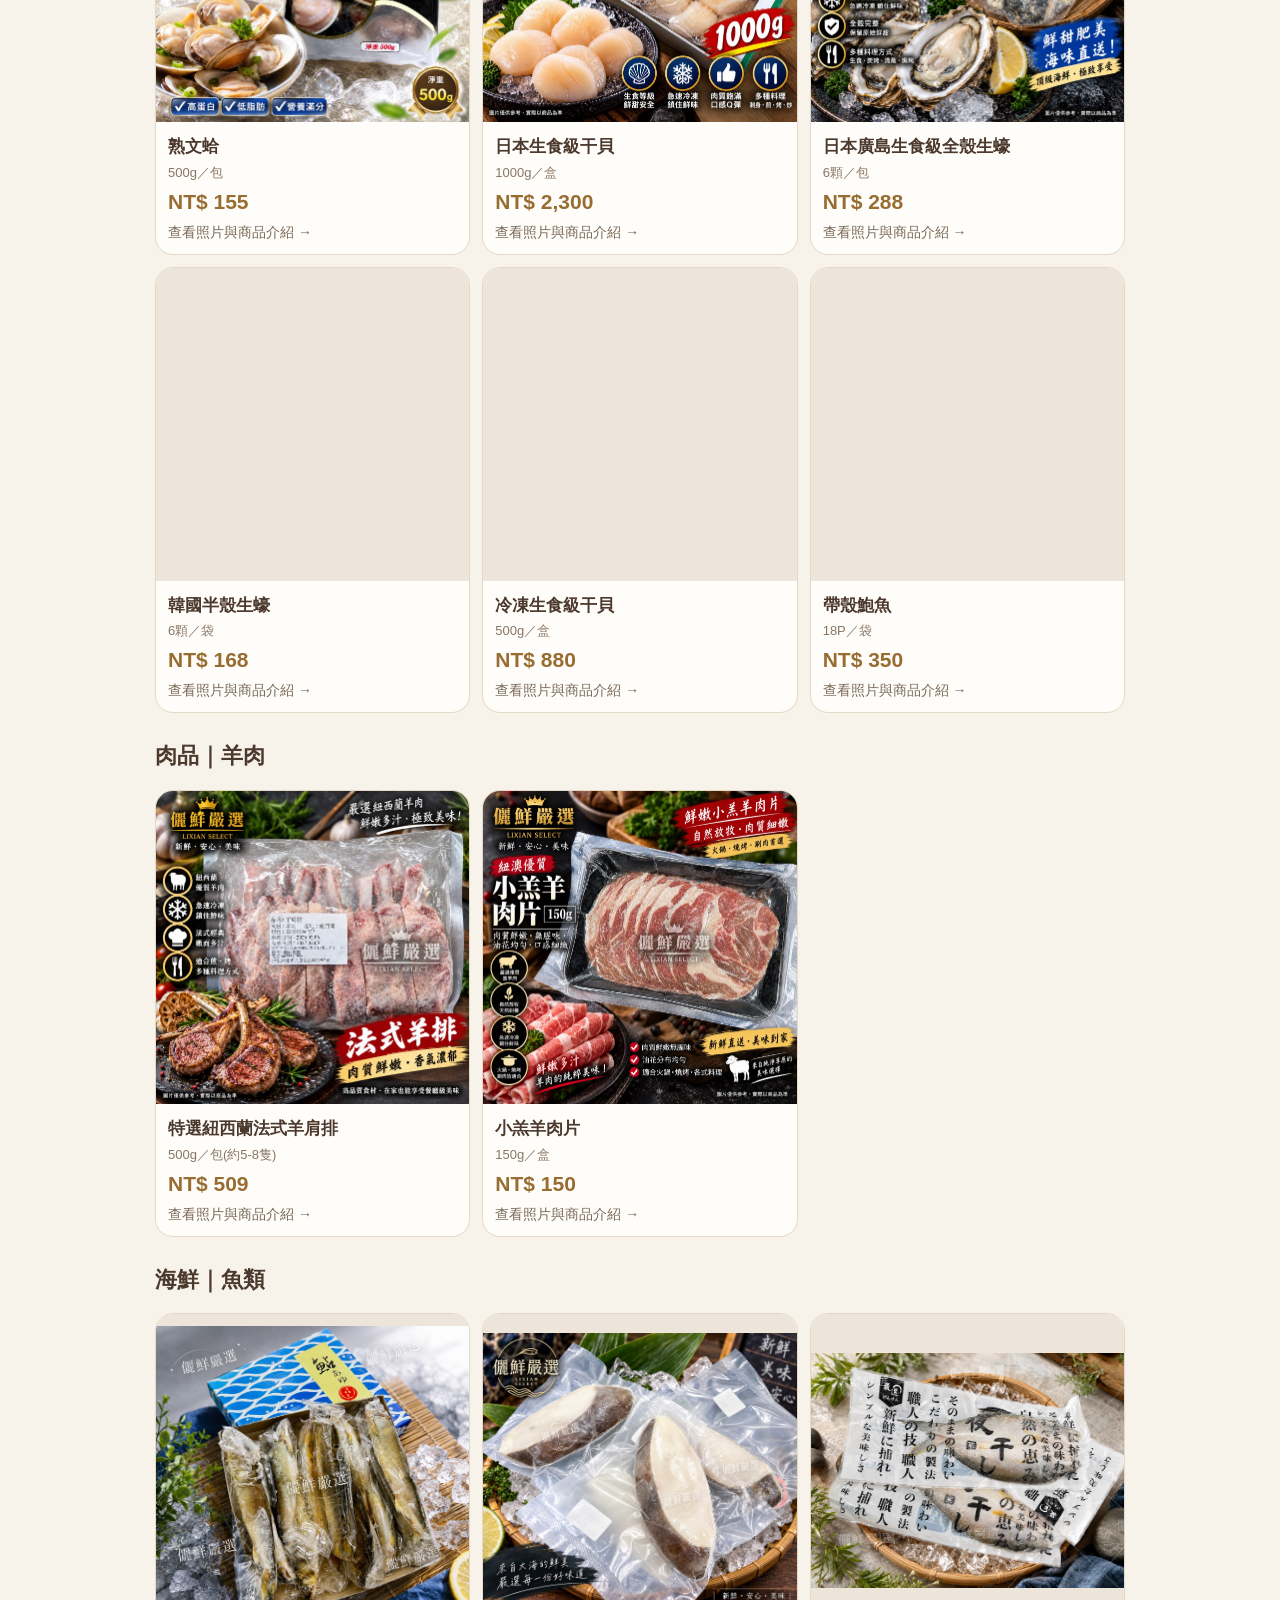
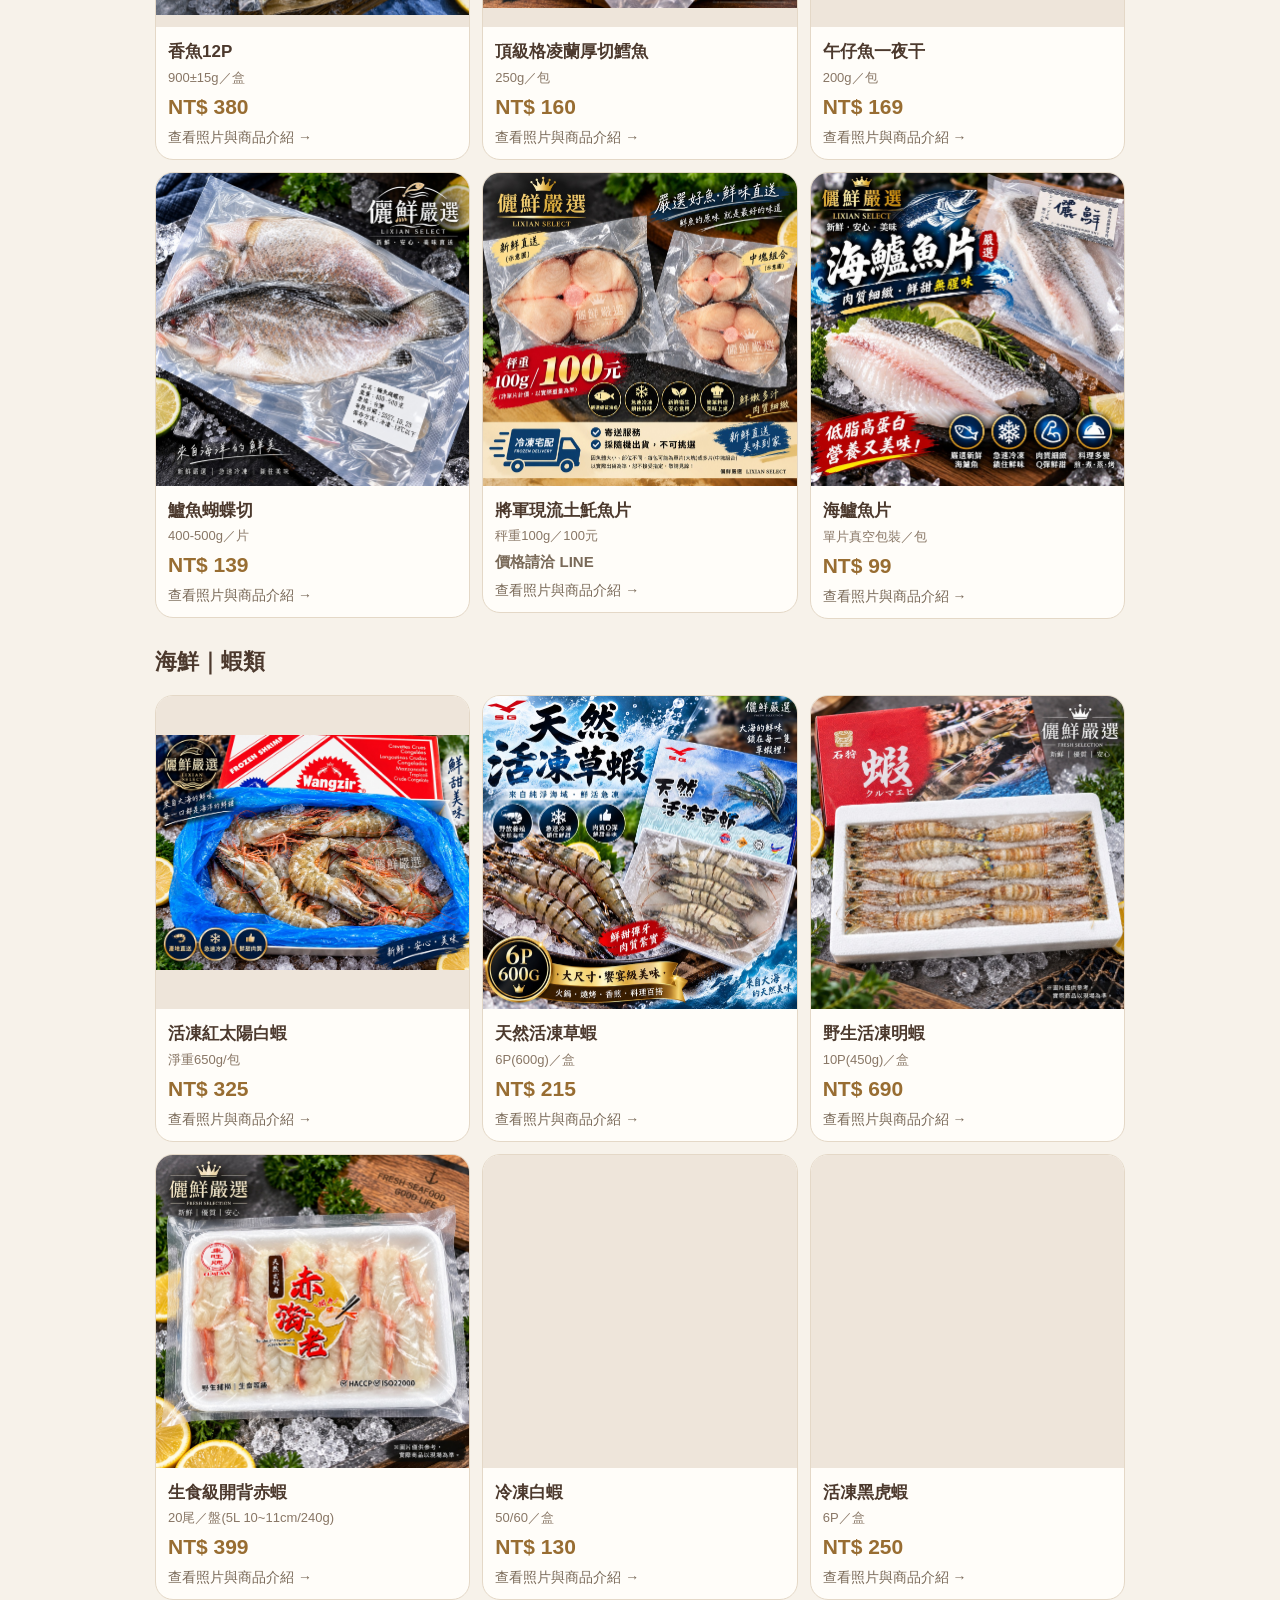
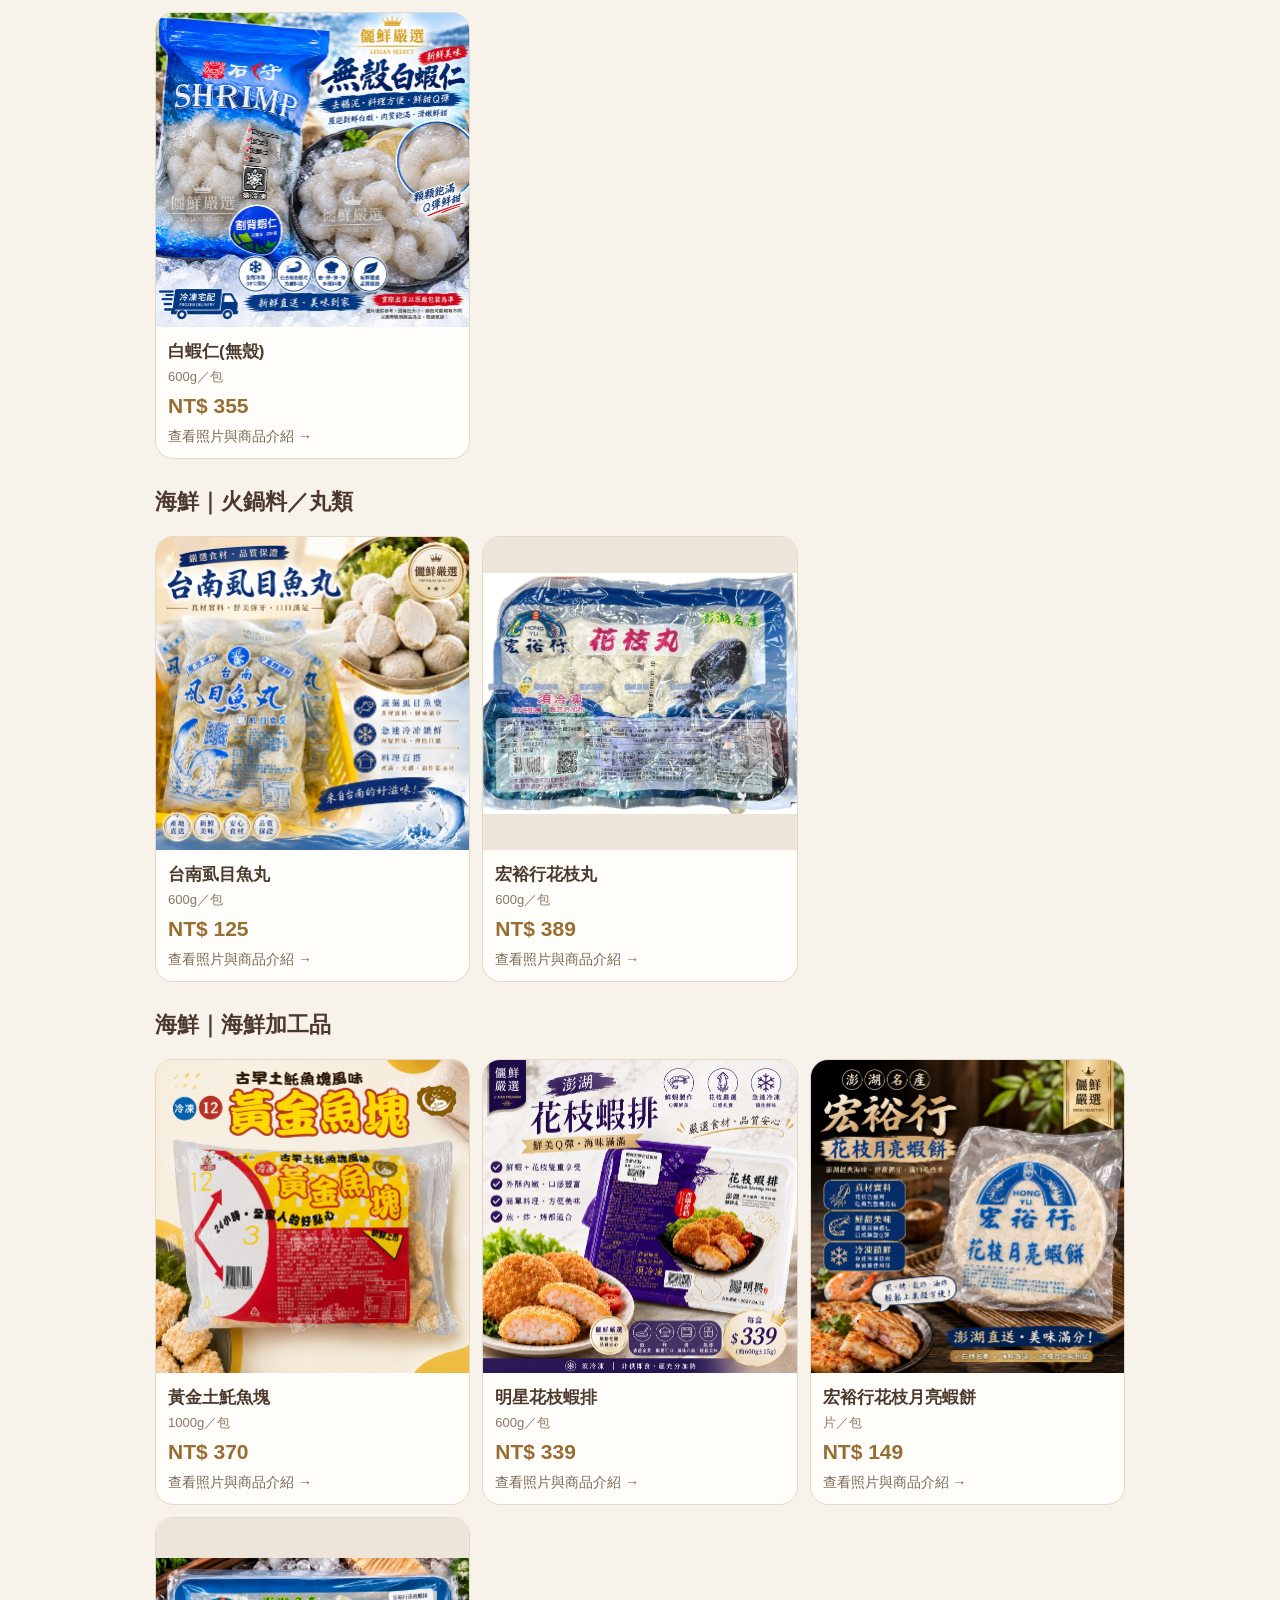
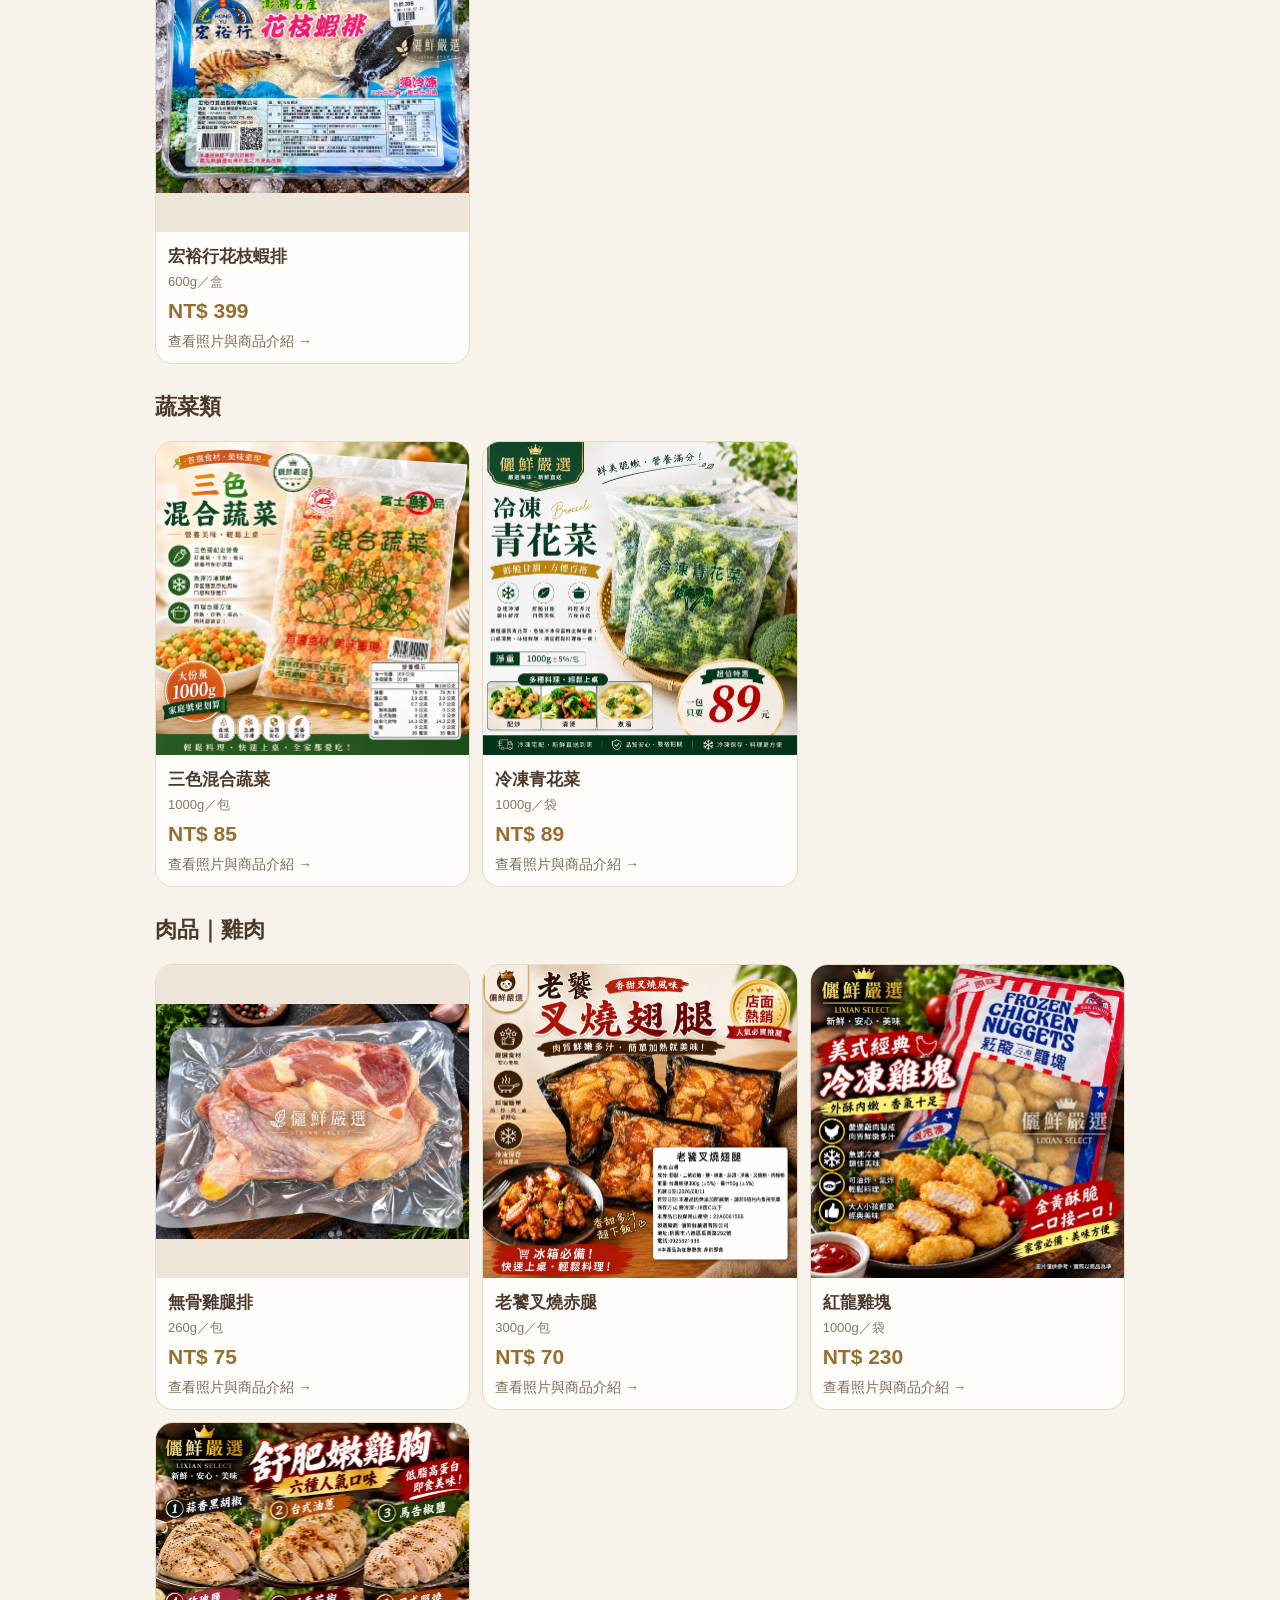
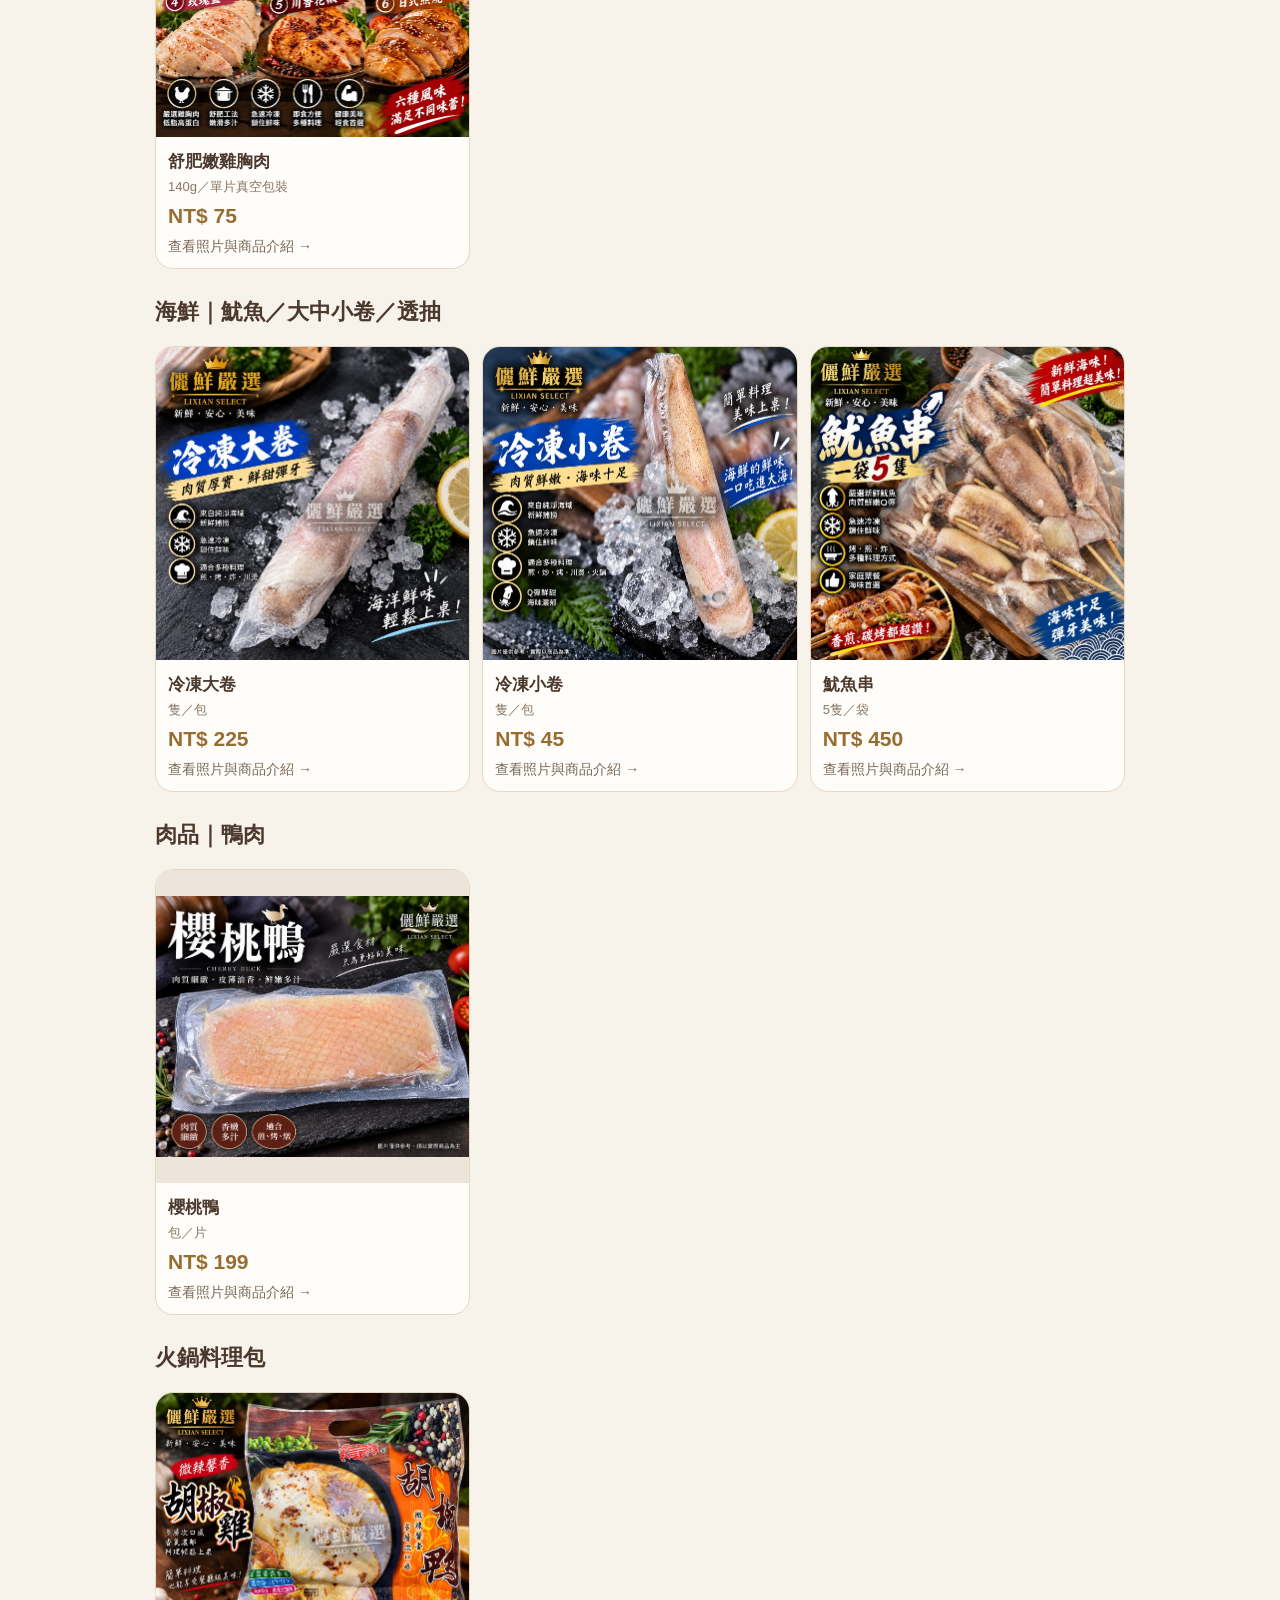
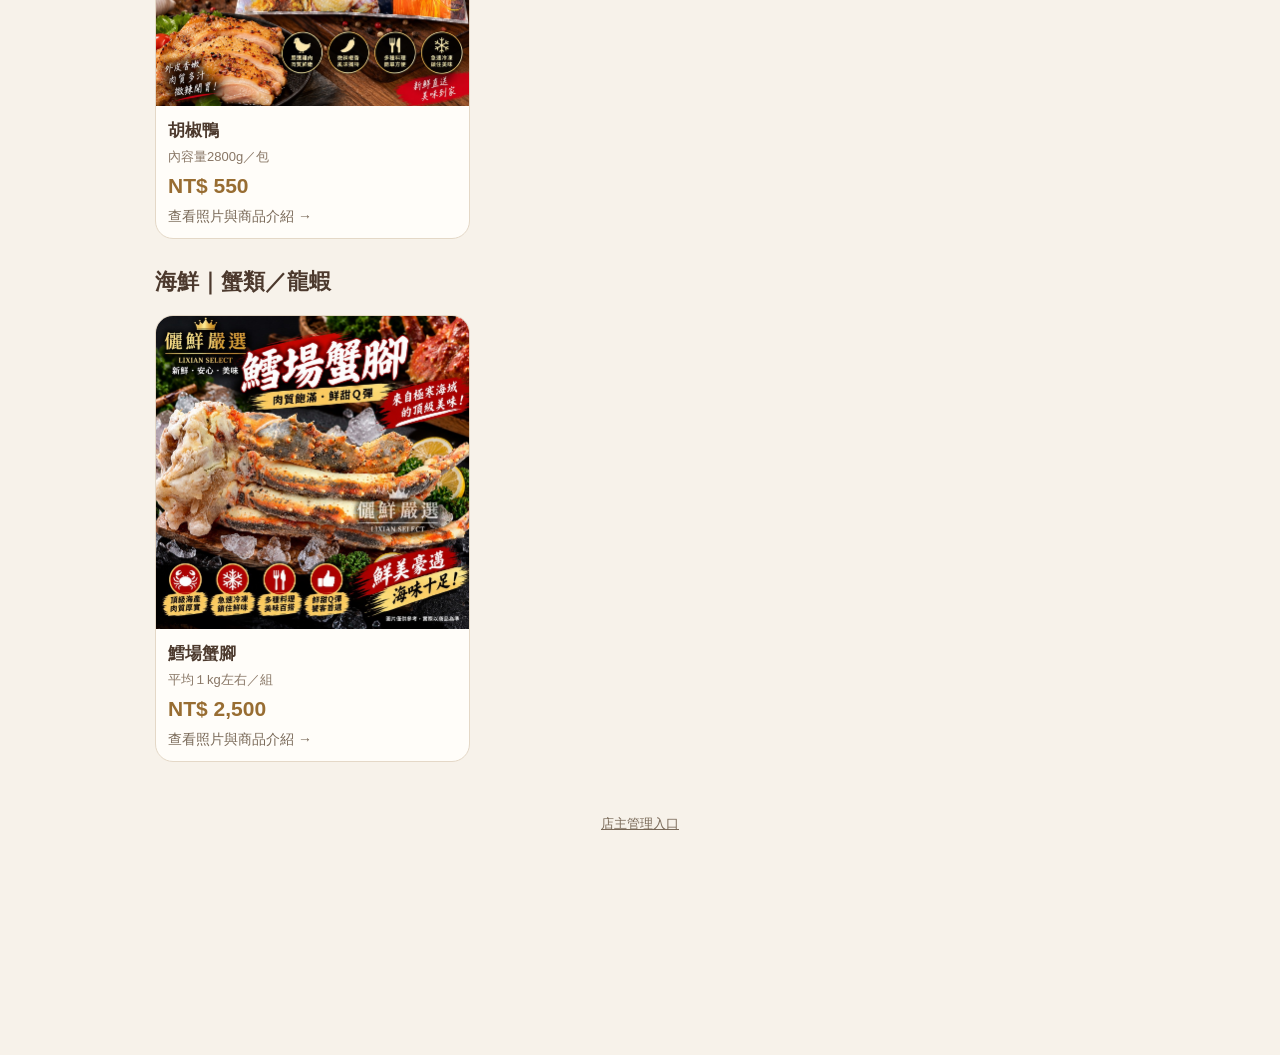
==== commit 51a101fd: "Add sold-out management, storefront badges and purchase restrictions" ====
--- a/index.html
+++ b/index.html
@@ -9,7 +9,7 @@
 #status{font-size:13px;color:#796958;margin:4px 0 20px}.retry{margin-top:12px;border:1px solid #d8cbbb;background:#fffaf3;padding:10px 18px;border-radius:12px;color:#4c392d}
 @media(max-width:360px){.hero h1{font-size:24px}.name{font-size:15px}.info{padding:10px}.bottom{font-size:16px}.bottom span{font-size:12px}}
 .card-link{display:block;color:inherit;text-decoration:none;height:100%}.card-link:hover .name{text-decoration:underline;text-underline-offset:4px}.card-link:focus-visible{outline-offset:-4px}.detail-hint{font-size:14px;color:#796958;margin-top:10px}
-.order-bar{position:fixed;bottom:12px;left:12px;right:12px;max-width:1000px;margin:auto;padding:12px;background:#fffdf9;border:1px solid #e4d8c7;border-radius:18px;box-shadow:0 8px 25px #3d2b1d33;z-index:20;padding-bottom:calc(12px + env(safe-area-inset-bottom))}.order-bar p{margin:0 0 9px;text-align:center;font-size:14px;line-height:1.5;color:#6c5745}.order-actions{display:grid;grid-template-columns:1fr 1fr;gap:10px}.order-actions a{display:flex;flex-direction:column;align-items:center;justify-content:center;min-height:64px;padding:10px 8px;border-radius:12px;text-align:center;text-decoration:none;color:white;line-height:1.5}.website-order{background:#4c392d}.line-order{background:#20764a}.order-actions strong{font-size:17px}.order-actions span{font-size:12px;font-weight:400}.order-actions a:focus-visible{outline:3px solid #a88758;outline-offset:3px}@media(max-width:420px){.order-bar p{font-size:12px}.order-actions strong{font-size:14px}.order-actions span{font-size:11px}.order-actions{gap:8px}}body{padding-bottom:calc(180px + env(safe-area-inset-bottom))}</style><script src="./catalog.js"></script></head><body>
+.order-bar{position:fixed;bottom:12px;left:12px;right:12px;max-width:1000px;margin:auto;padding:12px;background:#fffdf9;border:1px solid #e4d8c7;border-radius:18px;box-shadow:0 8px 25px #3d2b1d33;z-index:20;padding-bottom:calc(12px + env(safe-area-inset-bottom))}.order-bar p{margin:0 0 9px;text-align:center;font-size:14px;line-height:1.5;color:#6c5745}.order-actions{display:grid;grid-template-columns:1fr 1fr;gap:10px}.order-actions a{display:flex;flex-direction:column;align-items:center;justify-content:center;min-height:64px;padding:10px 8px;border-radius:12px;text-align:center;text-decoration:none;color:white;line-height:1.5}.website-order{background:#4c392d}.line-order{background:#20764a}.order-actions strong{font-size:17px}.order-actions span{font-size:12px;font-weight:400}.order-actions a:focus-visible{outline:3px solid #a88758;outline-offset:3px}@media(max-width:420px){.order-bar p{font-size:12px}.order-actions strong{font-size:14px}.order-actions span{font-size:11px}.order-actions{gap:8px}}body{padding-bottom:calc(180px + env(safe-area-inset-bottom))}.sold-out{display:inline-block;background:#823d35;color:#fff;border-radius:6px;padding:4px 10px;font-weight:700;margin-bottom:8px}</style><script src="./catalog.js"></script></head><body>
 <header><div class="brand">儷鮮嚴選</div><div class="en">MEAT & SEAFOOD</div><div class="tag"><a href="./checkout.html">購物車／網站訂購</a></div></header><main><section class="hero"><h1>嚴選好食材・每一餐都值得</h1><p>肉品・海鮮・蔬菜・火鍋料理包<br>商品與價格持續更新，歡迎瀏覽線上菜單。<br>可直接在官網選購下單，或加入官方 LINE，由店家協助訂購與解答。</p><p style="font-size:14px;line-height:1.8;margin:14px 0 0;padding-top:12px;border-top:1px solid #e3d6c5">貼心提醒：手機瀏覽時，可用雙指向外張開，放大菜單圖片查看細節。</p></section><nav id="nav" class="nav" aria-label="商品分類"></nav><p id="status" role="status">商品載入中…</p><div id="menu" aria-busy="true"></div><noscript><p class="empty">請開啟 JavaScript 瀏覽商品菜單，或點選下方 LINE 洽詢商品與下單。</p></noscript><footer style="text-align:center;padding:24px"><a href="./admin.html" style="color:#796958;font-size:13px">店主管理入口</a></footer></main><nav class="order-bar" aria-label="選擇訂購方式"><p>官網直接選購下單，也可加入 LINE 訂購或洽詢。</p><div class="order-actions"><a class="website-order" href="./checkout.html"><strong>官網直接下單</strong><span>選商品・填資料・送出訂單</span></a><a class="line-order" href="https://line.me/R/ti/p/@340dfrur" target="_blank" rel="noopener noreferrer"><strong>加入 LINE 訂購／洽詢</strong><span>商品詢問・訂購協助</span><span>ID: @340dfrur</span></a></div></nav>
 <script>
 
@@ -42,7 +42,7 @@
     img.src = cover;
     pic.replaceChildren(img);
   }
-  const info = element("div", "info");
+  const info = element("div", "info");if(product.sold_out===true)info.append(element("div","sold-out","已完售"));
   info.append(element("div", "name", product.name), element("div", "spec", product.spec || ""));
   const raw = String(product.price ?? "").trim();
   const price = Number(raw);
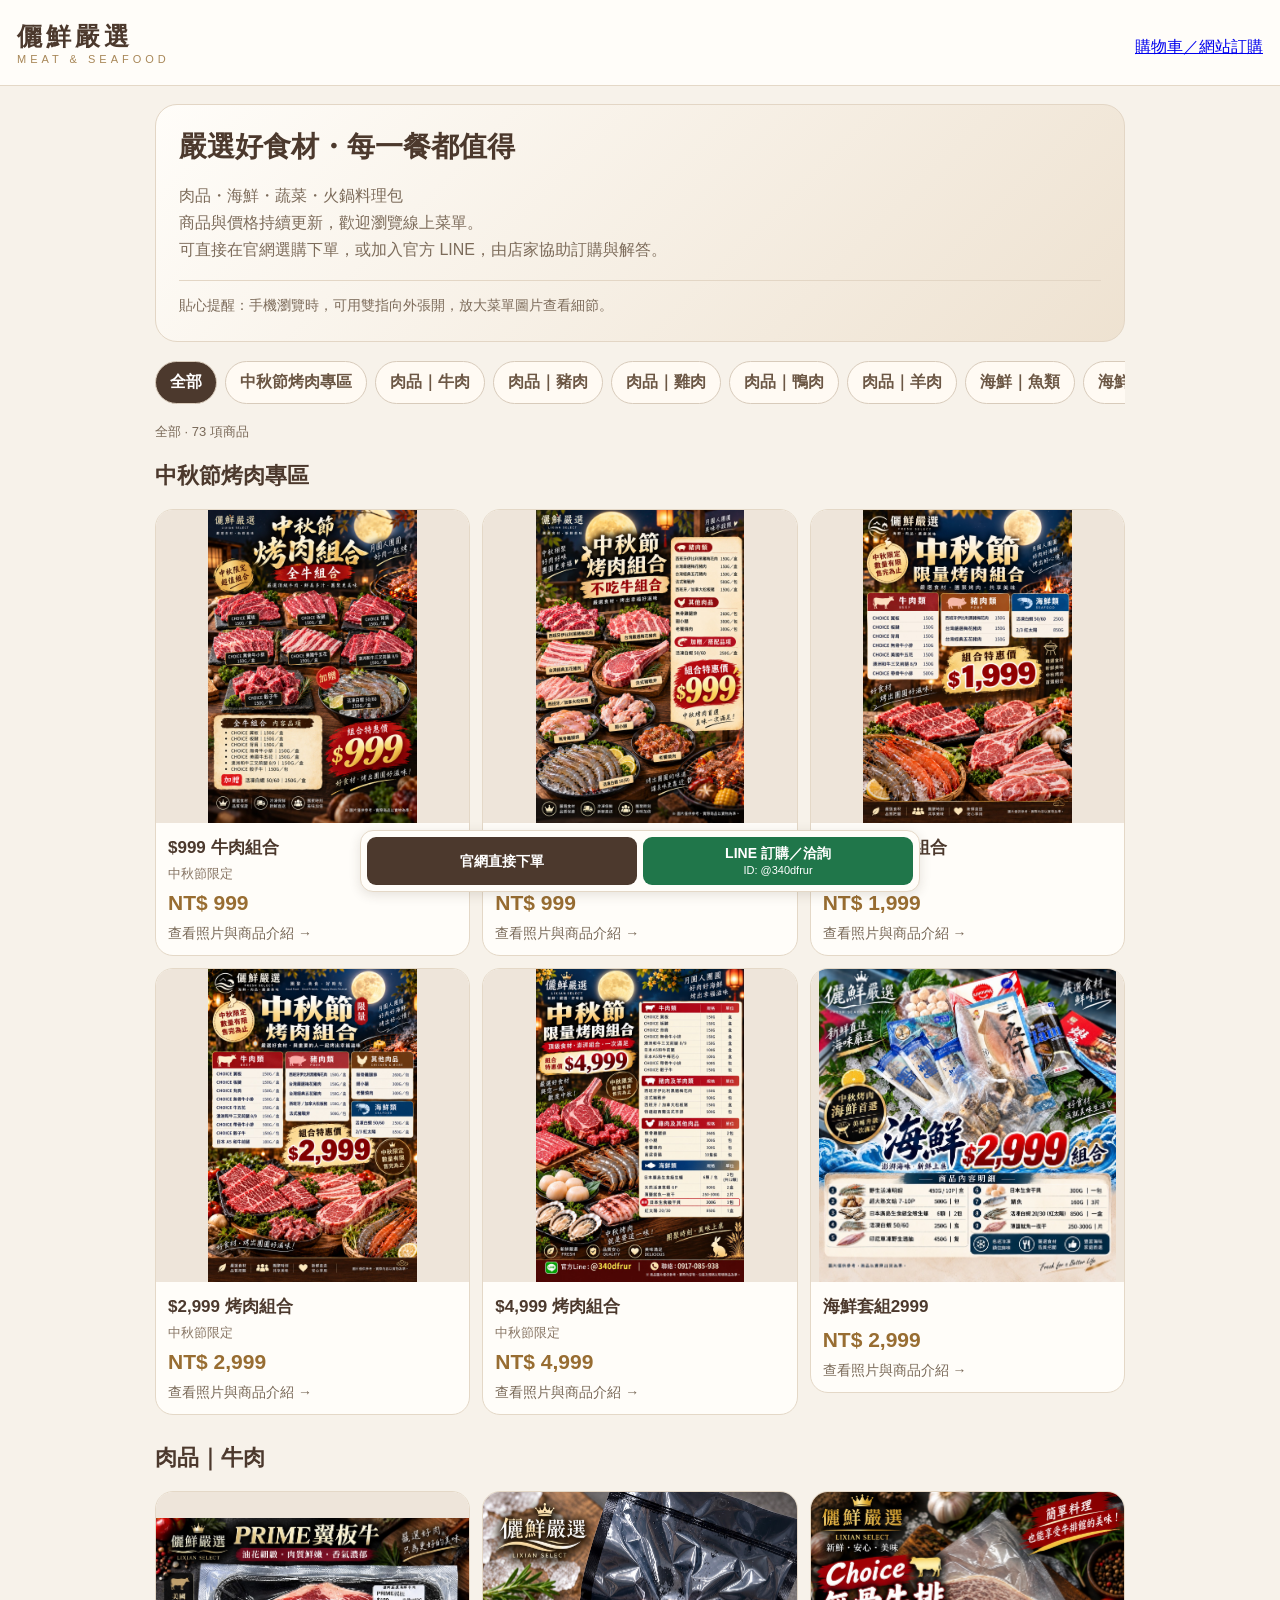
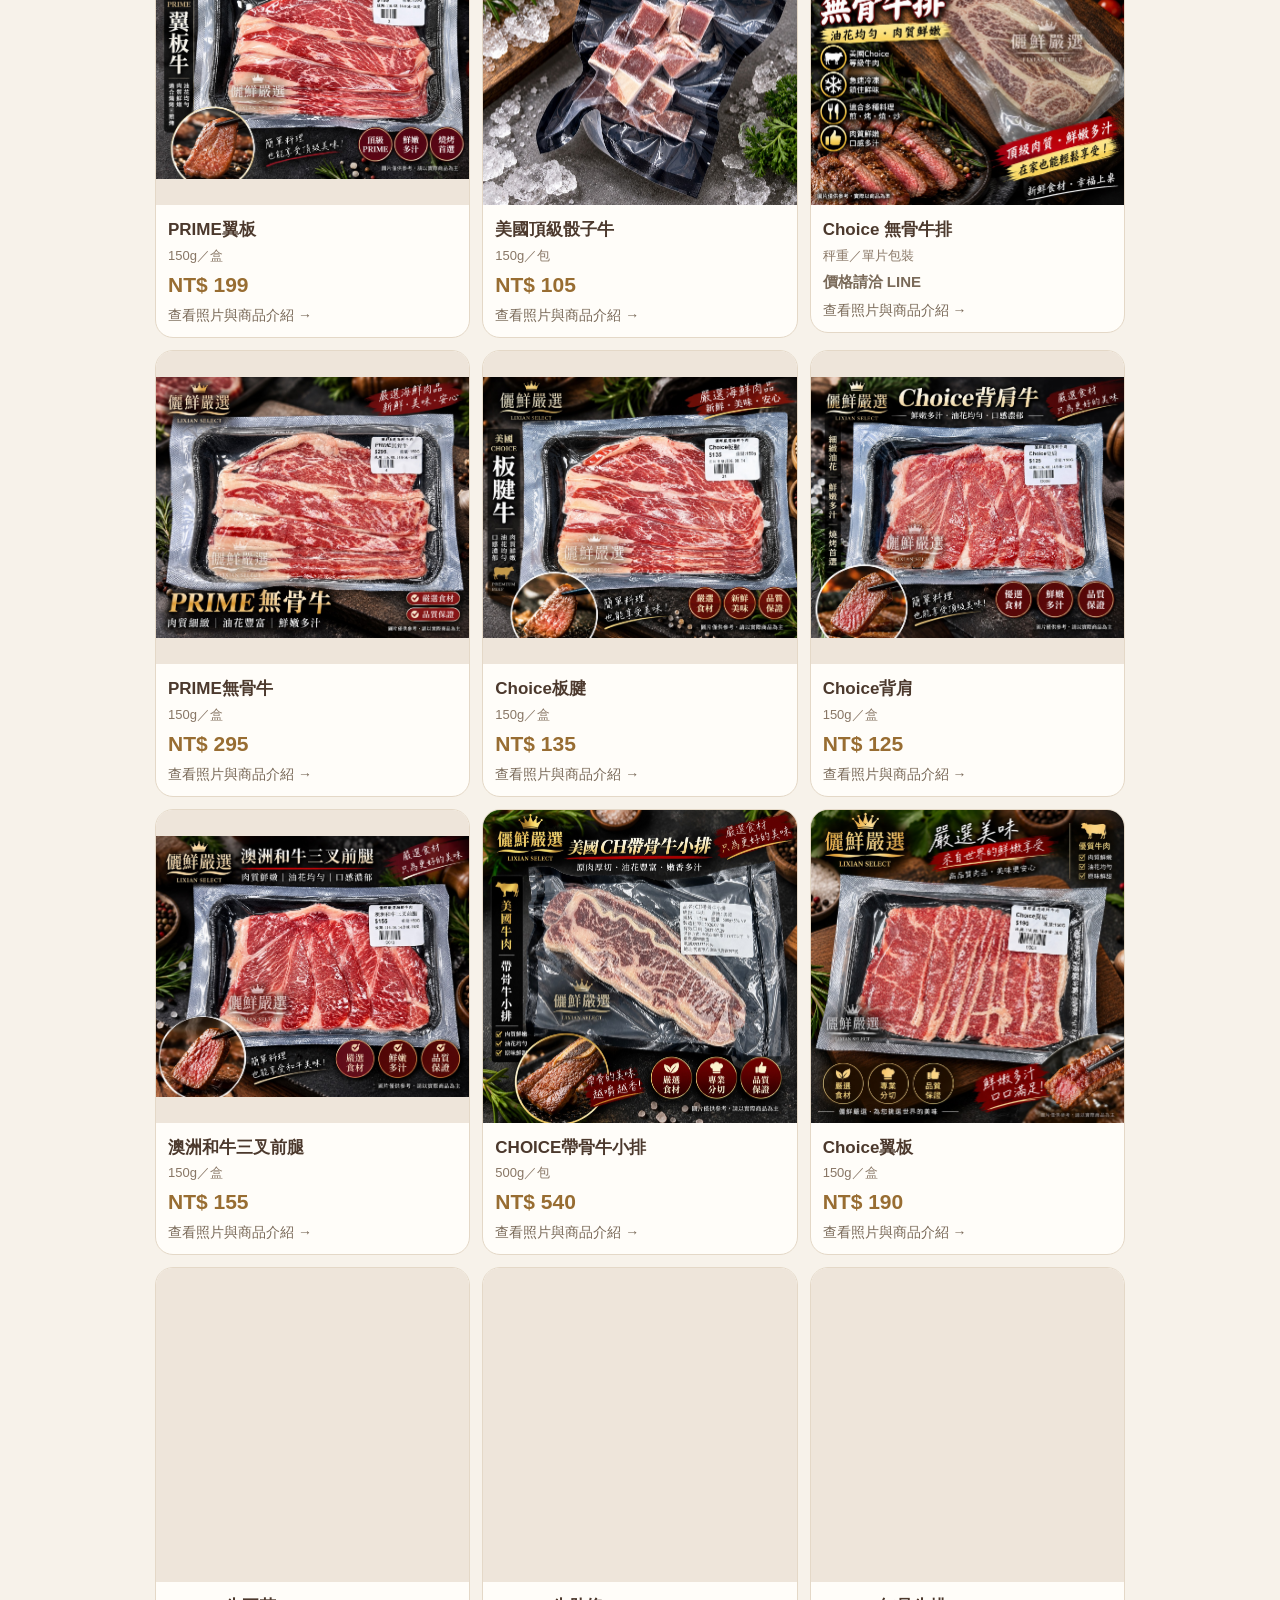
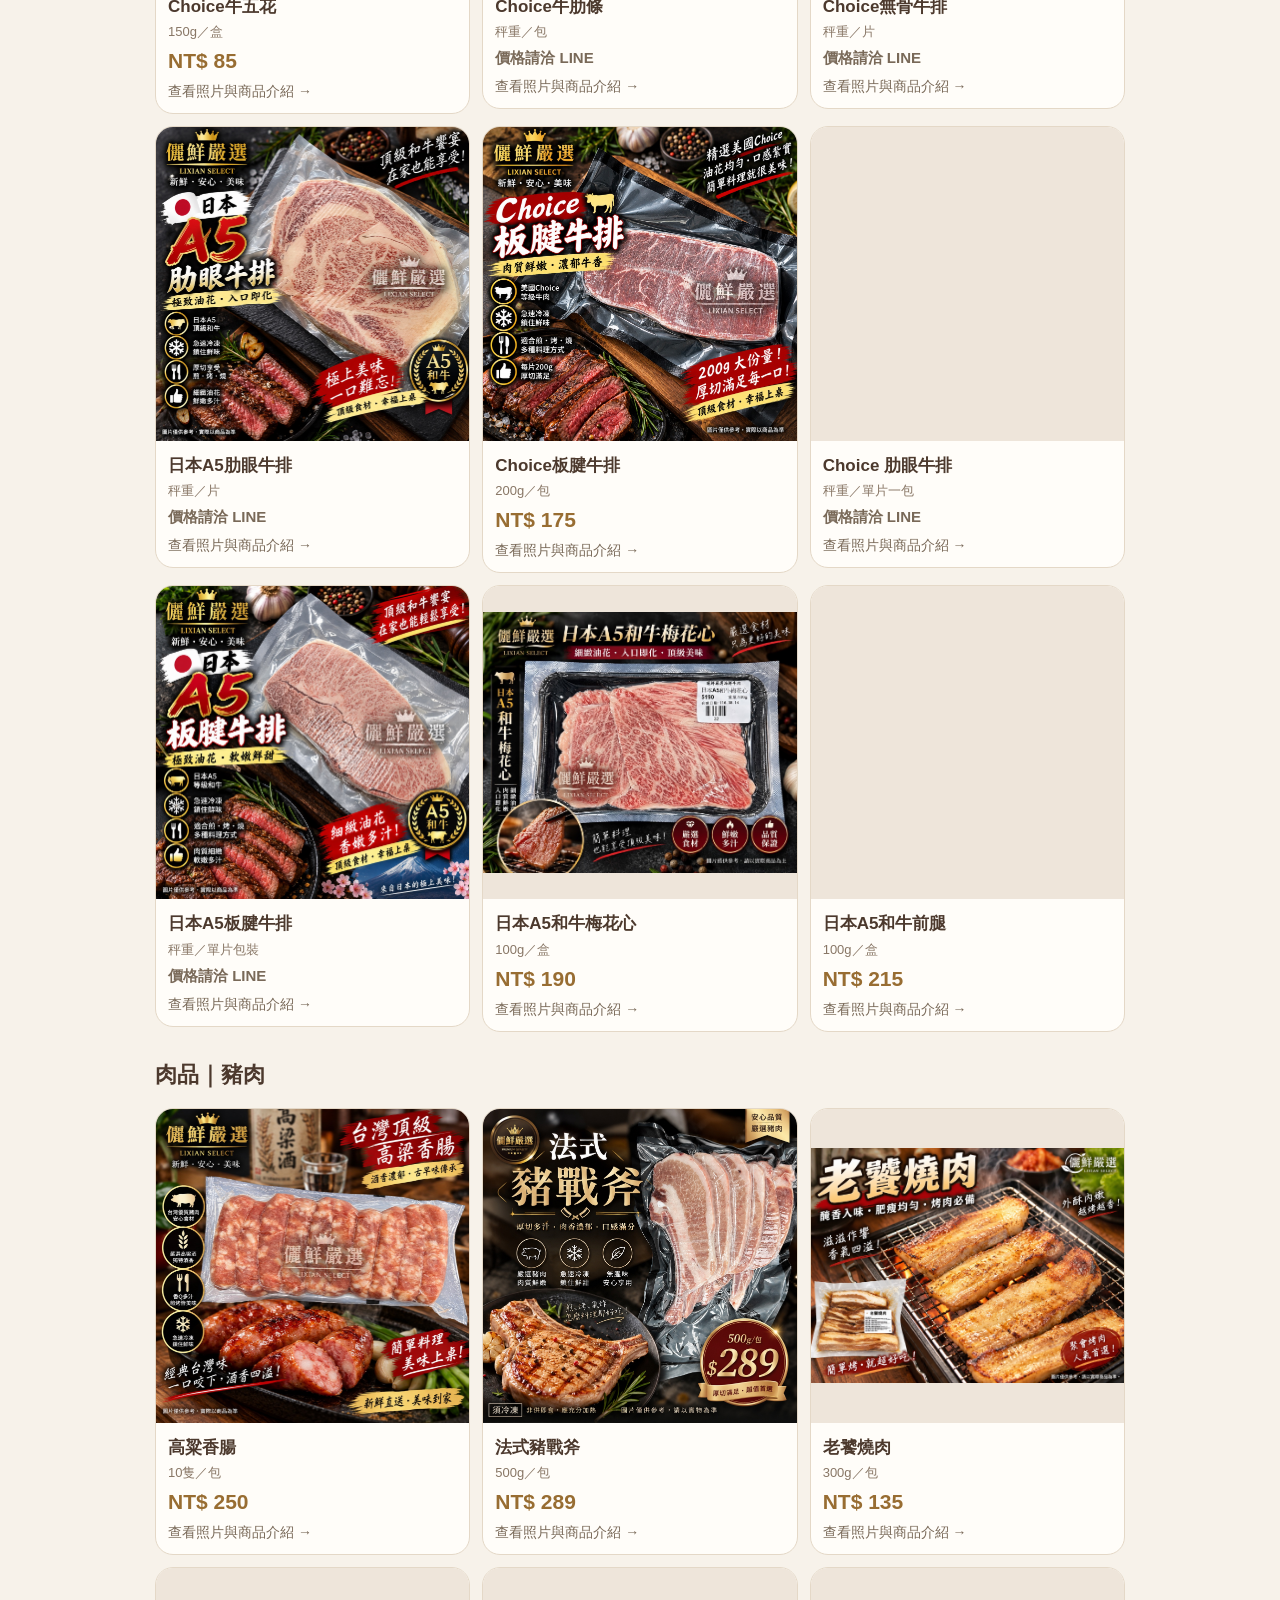
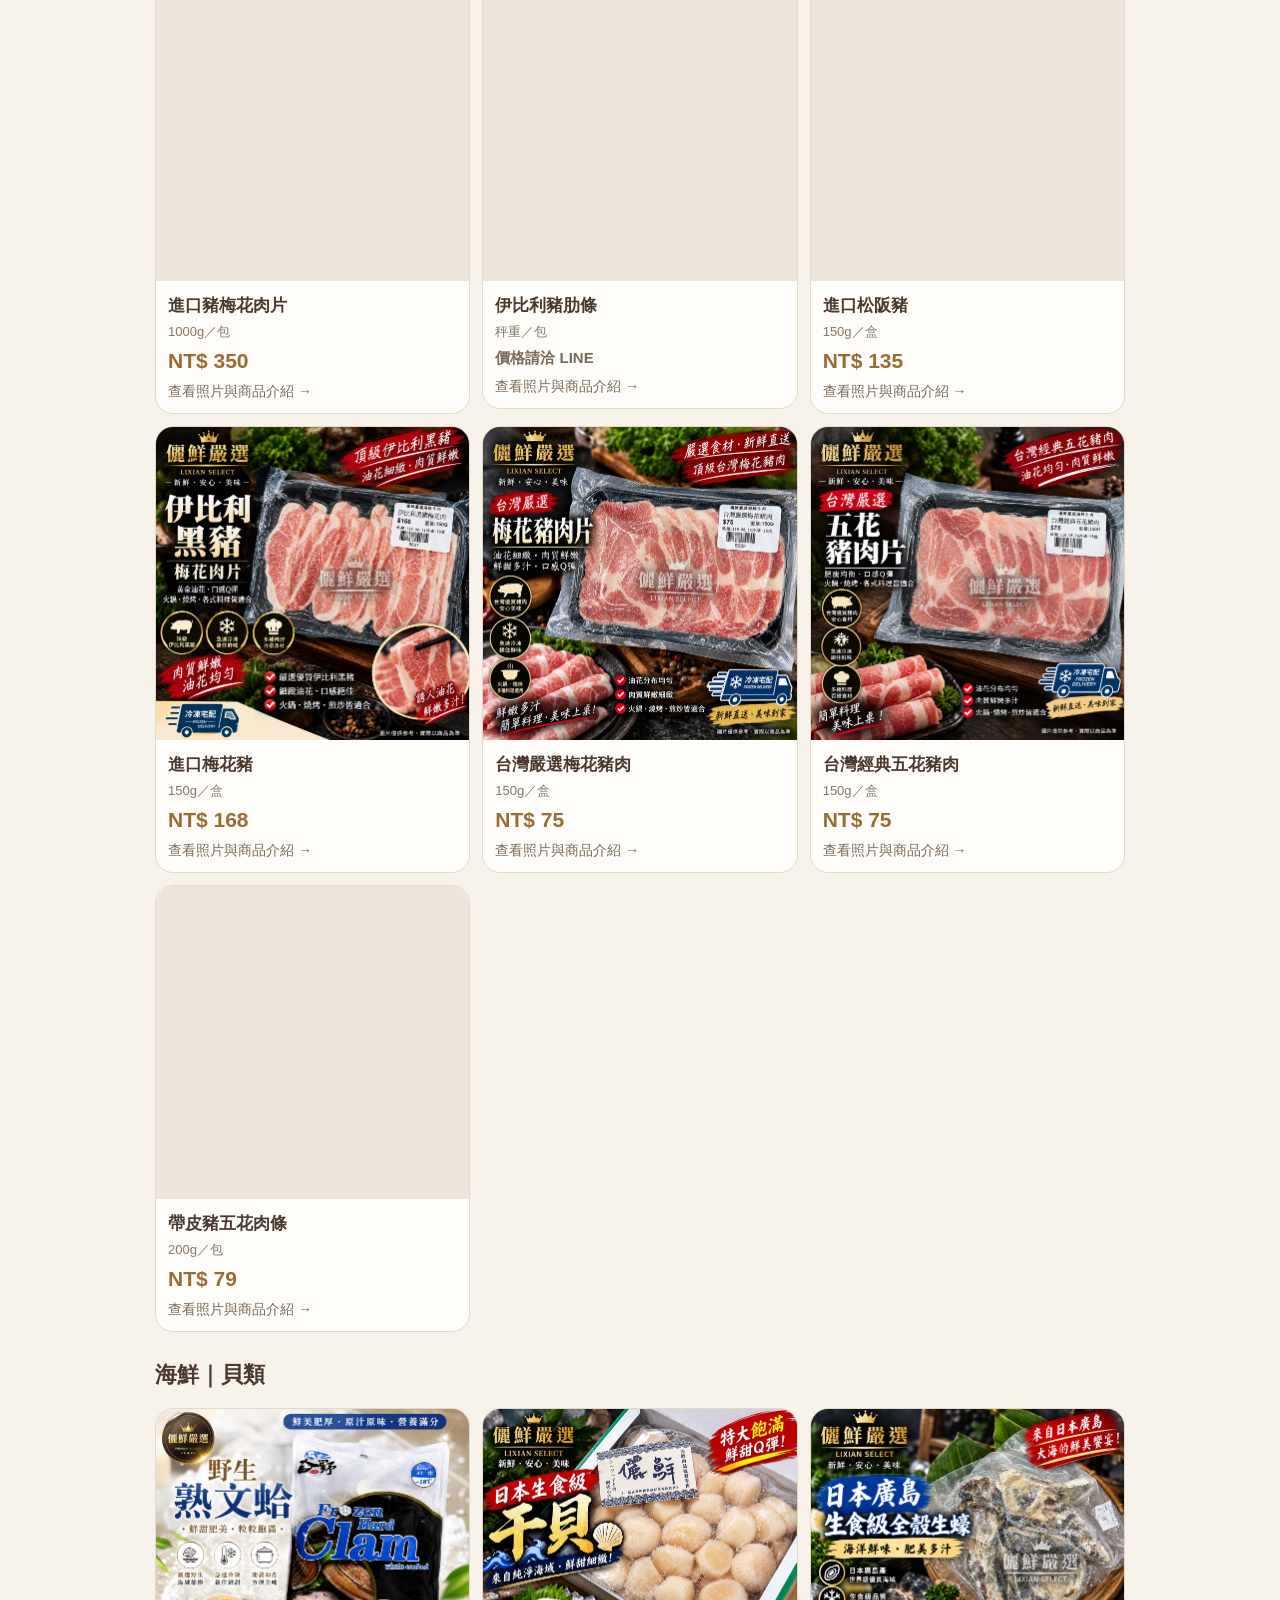
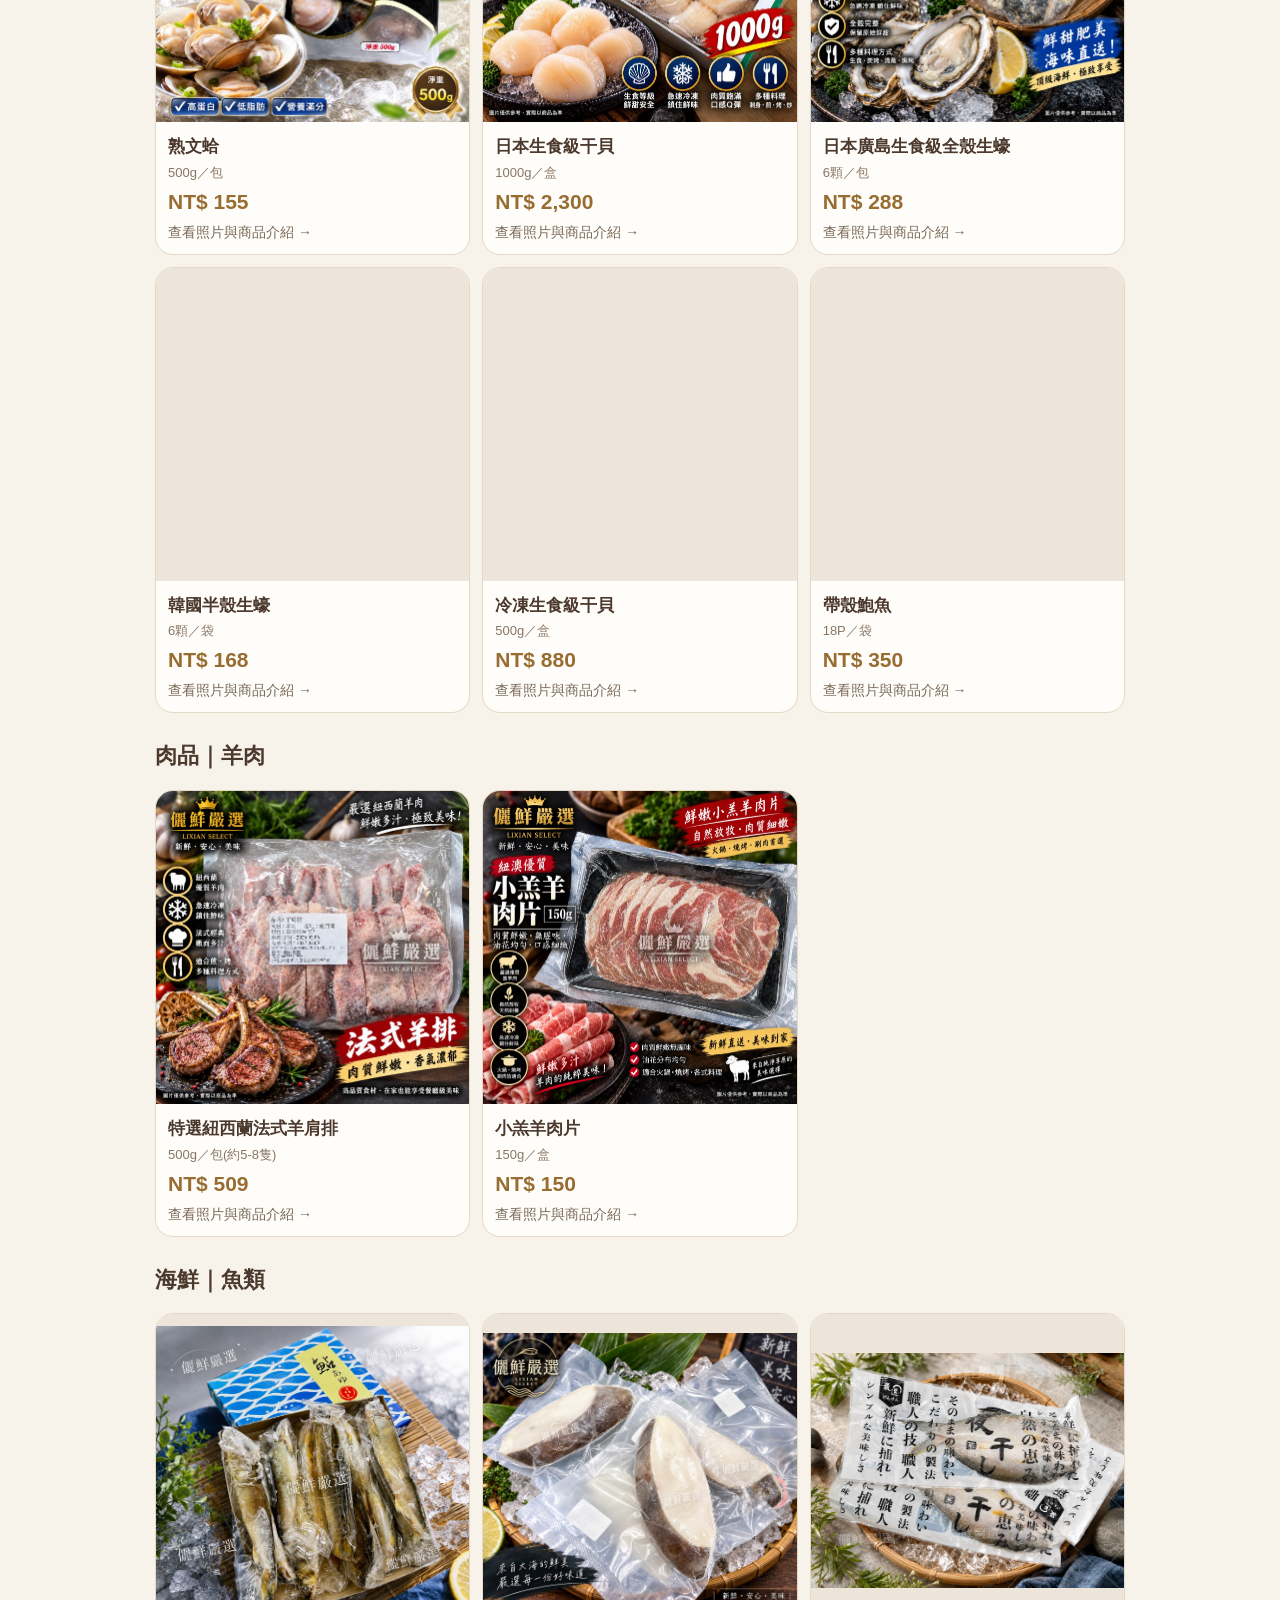
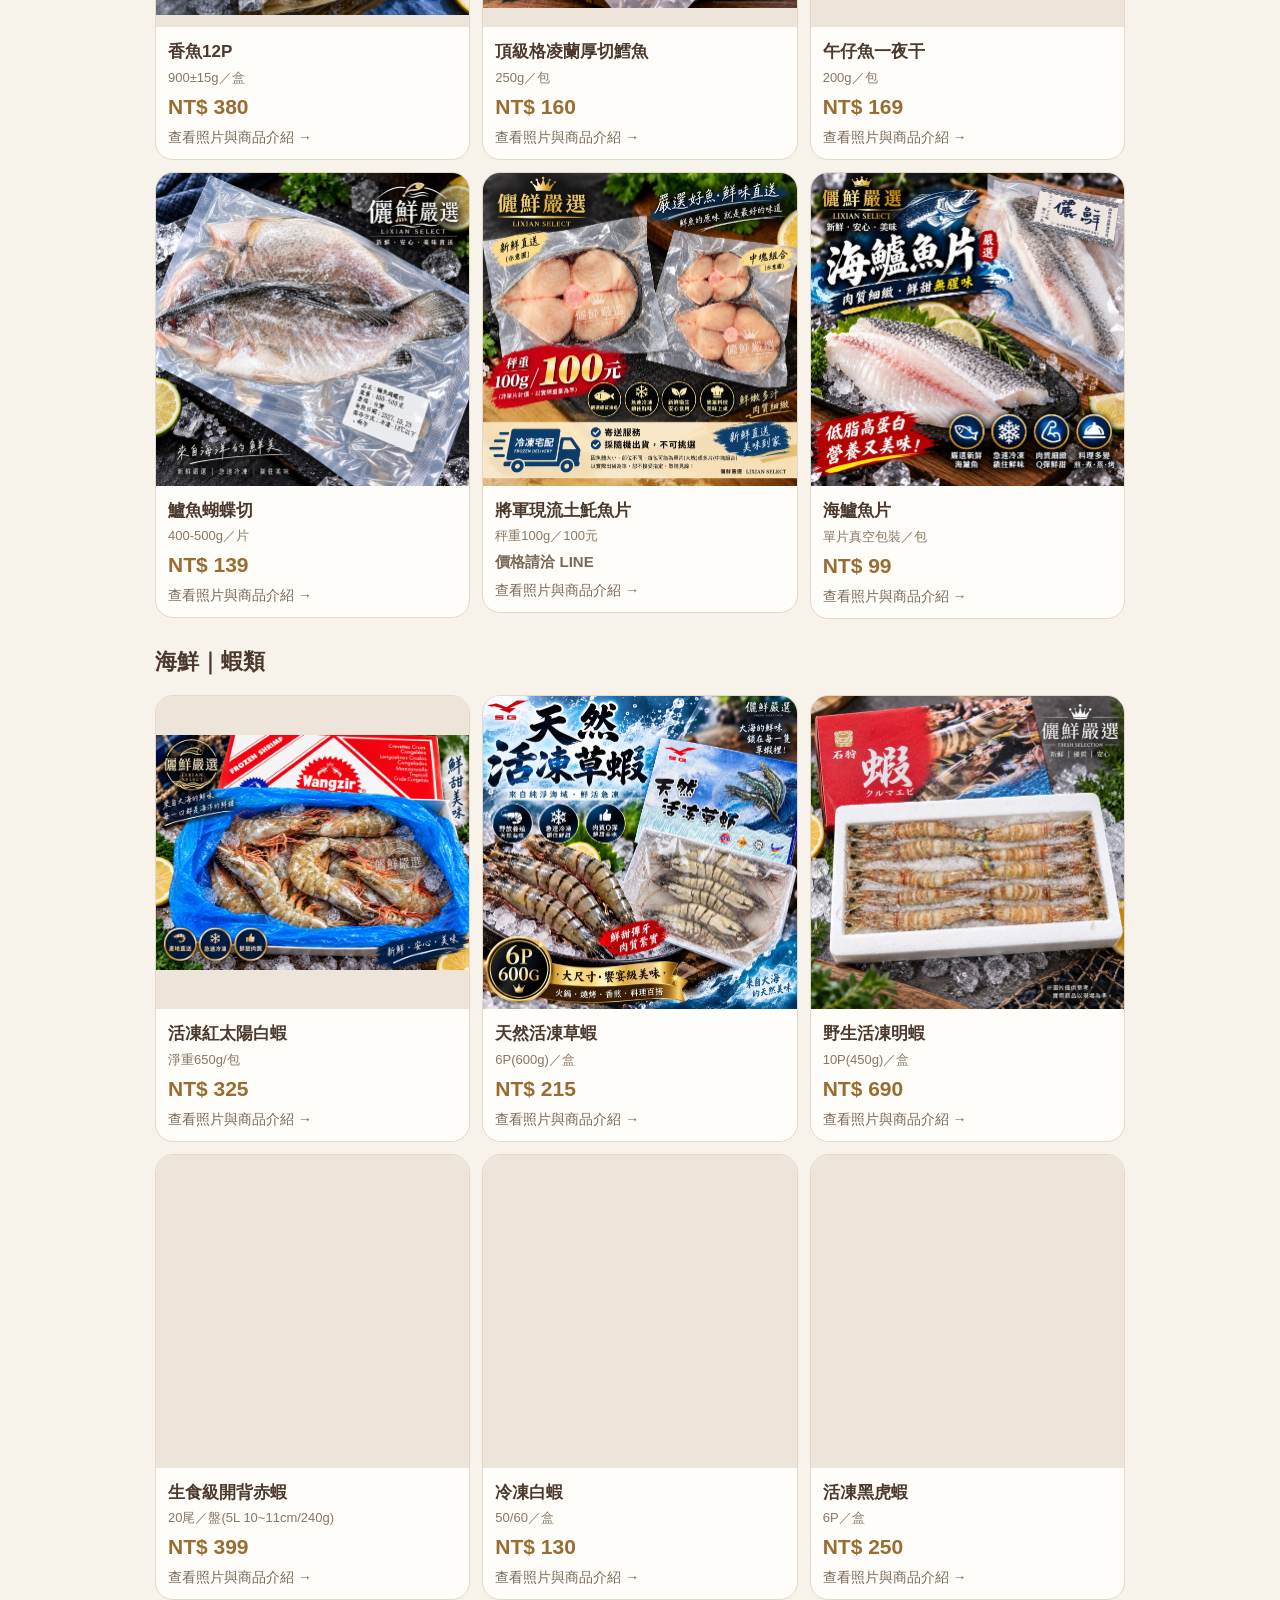
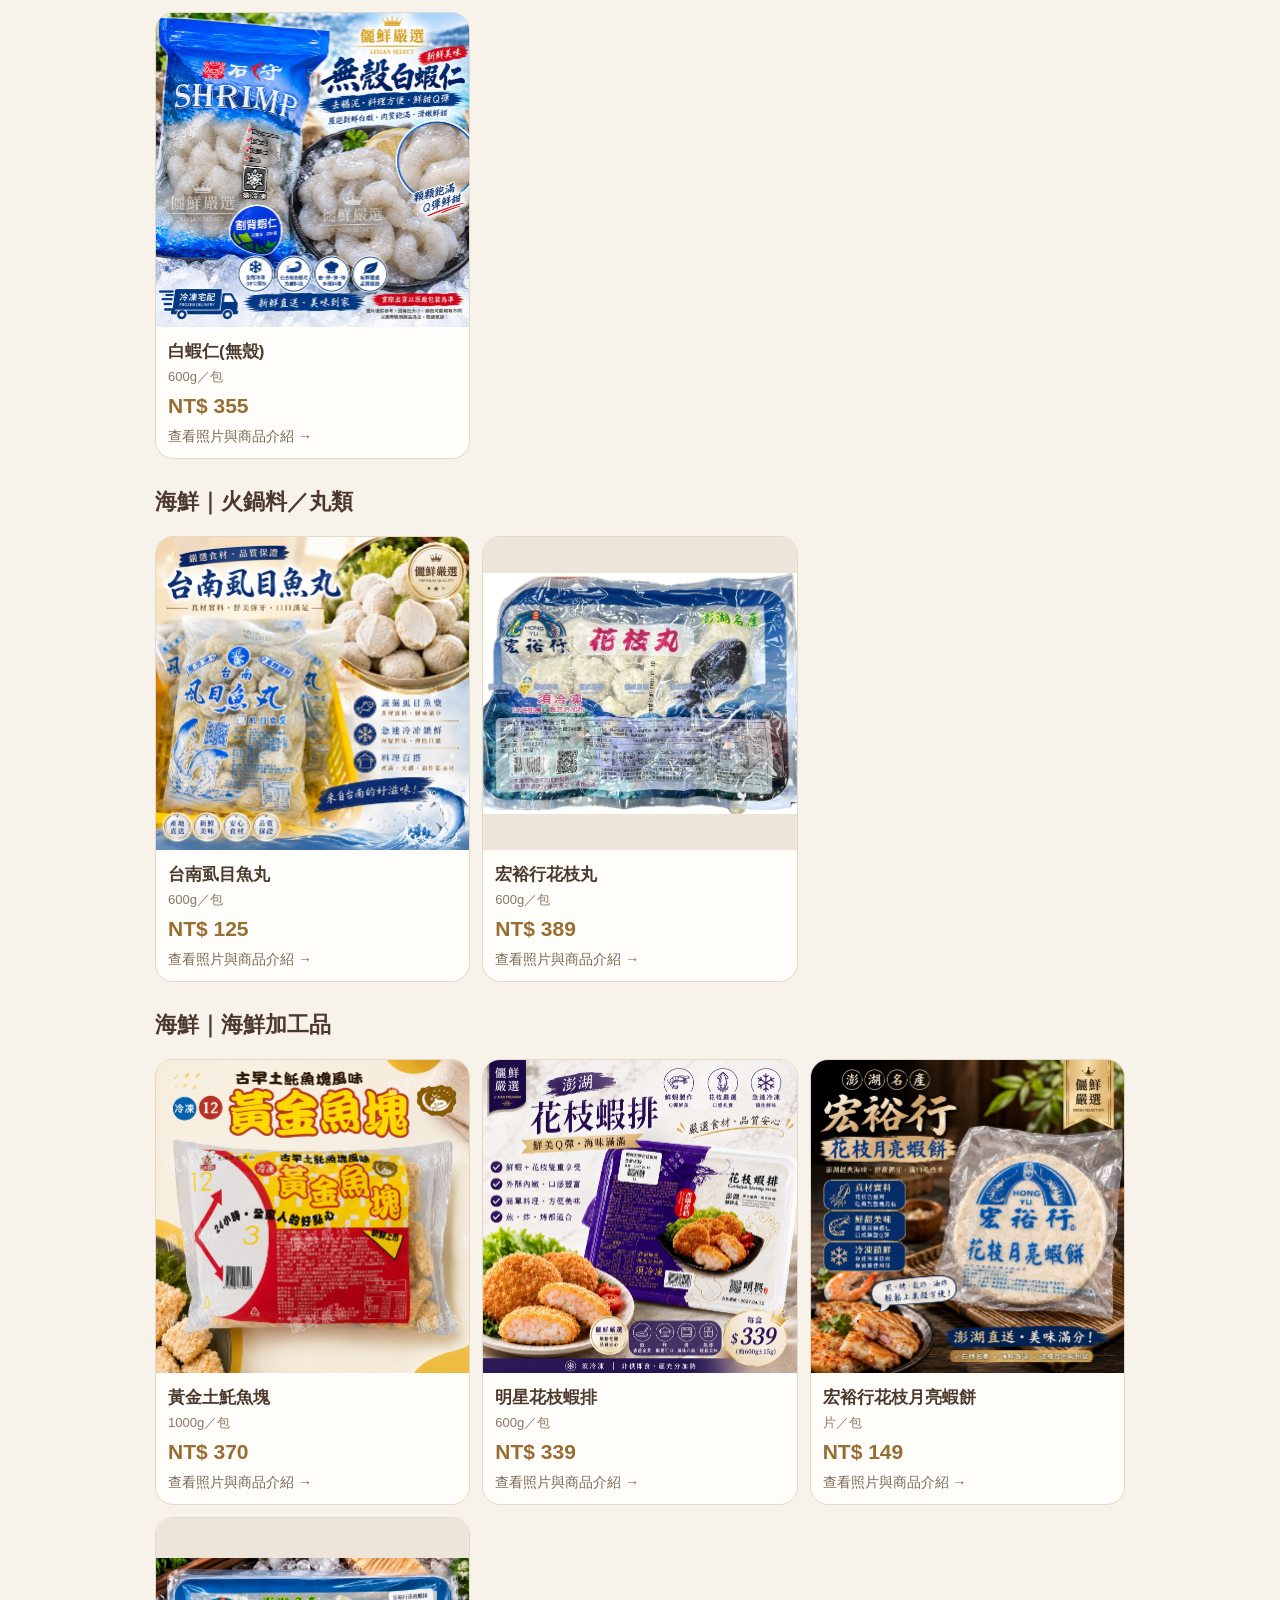
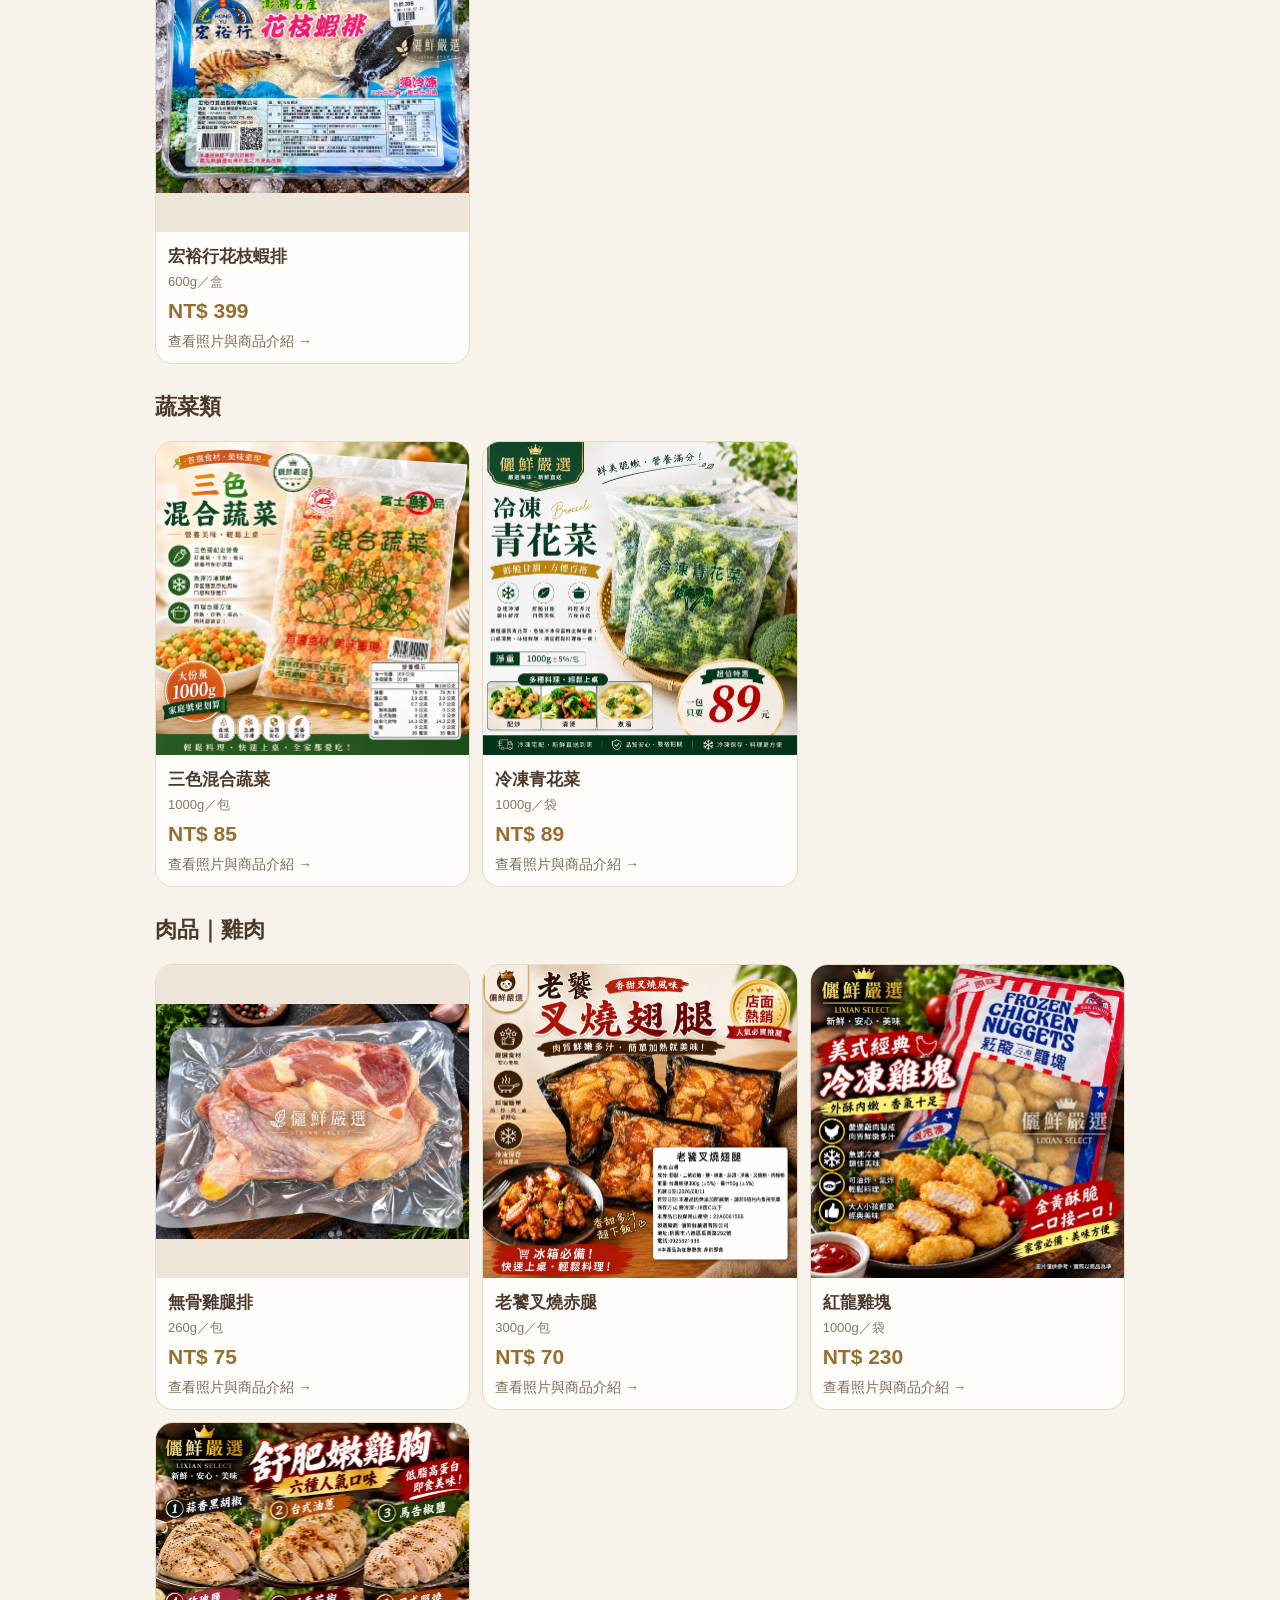
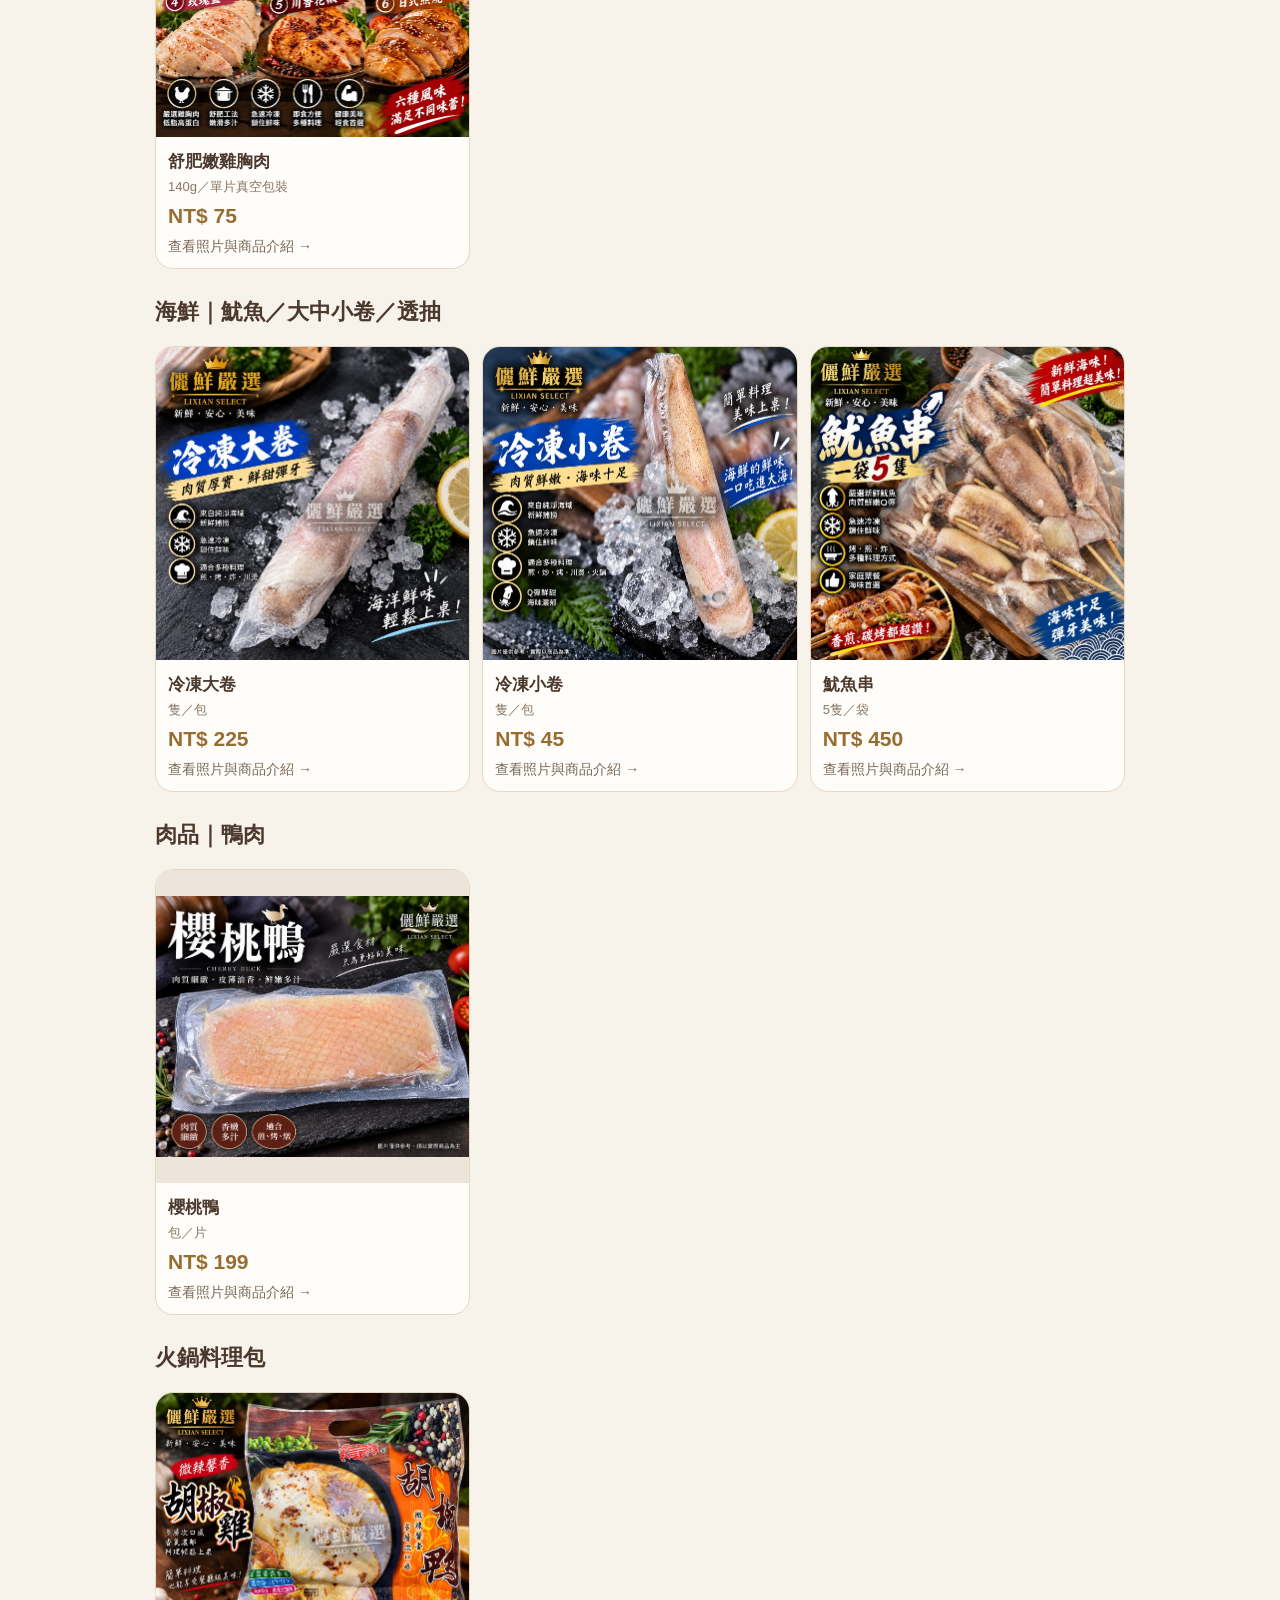
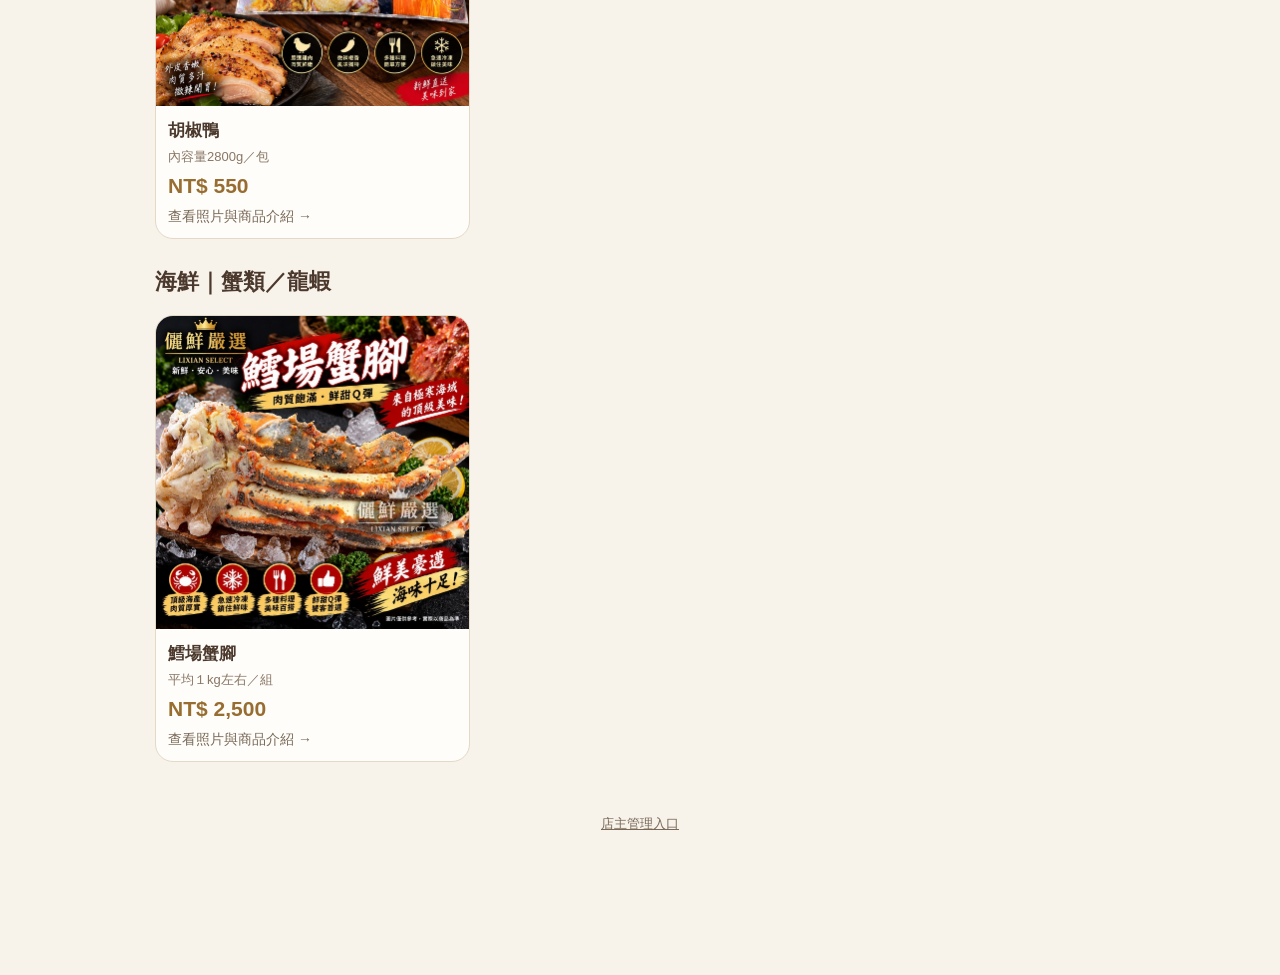
==== commit 81e130d8: "Make floating ordering bar compact to reduce product photo obstruction" ====
--- a/index.html
+++ b/index.html
@@ -9,8 +9,8 @@
 #status{font-size:13px;color:#796958;margin:4px 0 20px}.retry{margin-top:12px;border:1px solid #d8cbbb;background:#fffaf3;padding:10px 18px;border-radius:12px;color:#4c392d}
 @media(max-width:360px){.hero h1{font-size:24px}.name{font-size:15px}.info{padding:10px}.bottom{font-size:16px}.bottom span{font-size:12px}}
 .card-link{display:block;color:inherit;text-decoration:none;height:100%}.card-link:hover .name{text-decoration:underline;text-underline-offset:4px}.card-link:focus-visible{outline-offset:-4px}.detail-hint{font-size:14px;color:#796958;margin-top:10px}
-.order-bar{position:fixed;bottom:12px;left:12px;right:12px;max-width:1000px;margin:auto;padding:12px;background:#fffdf9;border:1px solid #e4d8c7;border-radius:18px;box-shadow:0 8px 25px #3d2b1d33;z-index:20;padding-bottom:calc(12px + env(safe-area-inset-bottom))}.order-bar p{margin:0 0 9px;text-align:center;font-size:14px;line-height:1.5;color:#6c5745}.order-actions{display:grid;grid-template-columns:1fr 1fr;gap:10px}.order-actions a{display:flex;flex-direction:column;align-items:center;justify-content:center;min-height:64px;padding:10px 8px;border-radius:12px;text-align:center;text-decoration:none;color:white;line-height:1.5}.website-order{background:#4c392d}.line-order{background:#20764a}.order-actions strong{font-size:17px}.order-actions span{font-size:12px;font-weight:400}.order-actions a:focus-visible{outline:3px solid #a88758;outline-offset:3px}@media(max-width:420px){.order-bar p{font-size:12px}.order-actions strong{font-size:14px}.order-actions span{font-size:11px}.order-actions{gap:8px}}body{padding-bottom:calc(180px + env(safe-area-inset-bottom))}.sold-out{display:inline-block;background:#823d35;color:#fff;border-radius:6px;padding:4px 10px;font-weight:700;margin-bottom:8px}</style><script src="./catalog.js"></script></head><body>
-<header><div class="brand">儷鮮嚴選</div><div class="en">MEAT & SEAFOOD</div><div class="tag"><a href="./checkout.html">購物車／網站訂購</a></div></header><main><section class="hero"><h1>嚴選好食材・每一餐都值得</h1><p>肉品・海鮮・蔬菜・火鍋料理包<br>商品與價格持續更新，歡迎瀏覽線上菜單。<br>可直接在官網選購下單，或加入官方 LINE，由店家協助訂購與解答。</p><p style="font-size:14px;line-height:1.8;margin:14px 0 0;padding-top:12px;border-top:1px solid #e3d6c5">貼心提醒：手機瀏覽時，可用雙指向外張開，放大菜單圖片查看細節。</p></section><nav id="nav" class="nav" aria-label="商品分類"></nav><p id="status" role="status">商品載入中…</p><div id="menu" aria-busy="true"></div><noscript><p class="empty">請開啟 JavaScript 瀏覽商品菜單，或點選下方 LINE 洽詢商品與下單。</p></noscript><footer style="text-align:center;padding:24px"><a href="./admin.html" style="color:#796958;font-size:13px">店主管理入口</a></footer></main><nav class="order-bar" aria-label="選擇訂購方式"><p>官網直接選購下單，也可加入 LINE 訂購或洽詢。</p><div class="order-actions"><a class="website-order" href="./checkout.html"><strong>官網直接下單</strong><span>選商品・填資料・送出訂單</span></a><a class="line-order" href="https://line.me/R/ti/p/@340dfrur" target="_blank" rel="noopener noreferrer"><strong>加入 LINE 訂購／洽詢</strong><span>商品詢問・訂購協助</span><span>ID: @340dfrur</span></a></div></nav>
+.order-bar{position:fixed;bottom:8px;left:10px;right:10px;max-width:560px;margin:auto;padding:6px;background:#fffdf9;border:1px solid #e4d8c7;border-radius:13px;box-shadow:0 3px 12px #3d2b1d22;z-index:20;padding-bottom:calc(6px + env(safe-area-inset-bottom))}.order-actions{display:grid;grid-template-columns:1fr 1fr;gap:6px}.order-actions a{display:flex;flex-direction:column;align-items:center;justify-content:center;min-height:48px;padding:6px;border-radius:9px;text-align:center;text-decoration:none;color:white;line-height:1.35}.website-order{background:#4c392d}.line-order{background:#20764a}.order-actions strong{font-size:14px}.order-actions span{font-size:11px;font-weight:400}.order-actions a:focus-visible{outline:3px solid #a88758;outline-offset:3px}body{padding-bottom:calc(100px + env(safe-area-inset-bottom))}.sold-out{display:inline-block;background:#823d35;color:#fff;border-radius:6px;padding:4px 10px;font-weight:700;margin-bottom:8px}</style><script src="./catalog.js"></script></head><body>
+<header><div class="brand">儷鮮嚴選</div><div class="en">MEAT & SEAFOOD</div><div class="tag"><a href="./checkout.html">購物車／網站訂購</a></div></header><main><section class="hero"><h1>嚴選好食材・每一餐都值得</h1><p>肉品・海鮮・蔬菜・火鍋料理包<br>商品與價格持續更新，歡迎瀏覽線上菜單。<br>可直接在官網選購下單，或加入官方 LINE，由店家協助訂購與解答。</p><p style="font-size:14px;line-height:1.8;margin:14px 0 0;padding-top:12px;border-top:1px solid #e3d6c5">貼心提醒：手機瀏覽時，可用雙指向外張開，放大菜單圖片查看細節。</p></section><nav id="nav" class="nav" aria-label="商品分類"></nav><p id="status" role="status">商品載入中…</p><div id="menu" aria-busy="true"></div><noscript><p class="empty">請開啟 JavaScript 瀏覽商品菜單，或點選下方 LINE 洽詢商品與下單。</p></noscript><footer style="text-align:center;padding:24px"><a href="./admin.html" style="color:#796958;font-size:13px">店主管理入口</a></footer></main><nav class="order-bar" aria-label="選擇訂購方式"><div class="order-actions"><a class="website-order" href="./checkout.html"><strong>官網直接下單</strong></a><a class="line-order" href="https://line.me/R/ti/p/@340dfrur" target="_blank" rel="noopener noreferrer"><strong>LINE 訂購／洽詢</strong><span>ID: @340dfrur</span></a></div></nav>
 <script>
 
 "use strict";
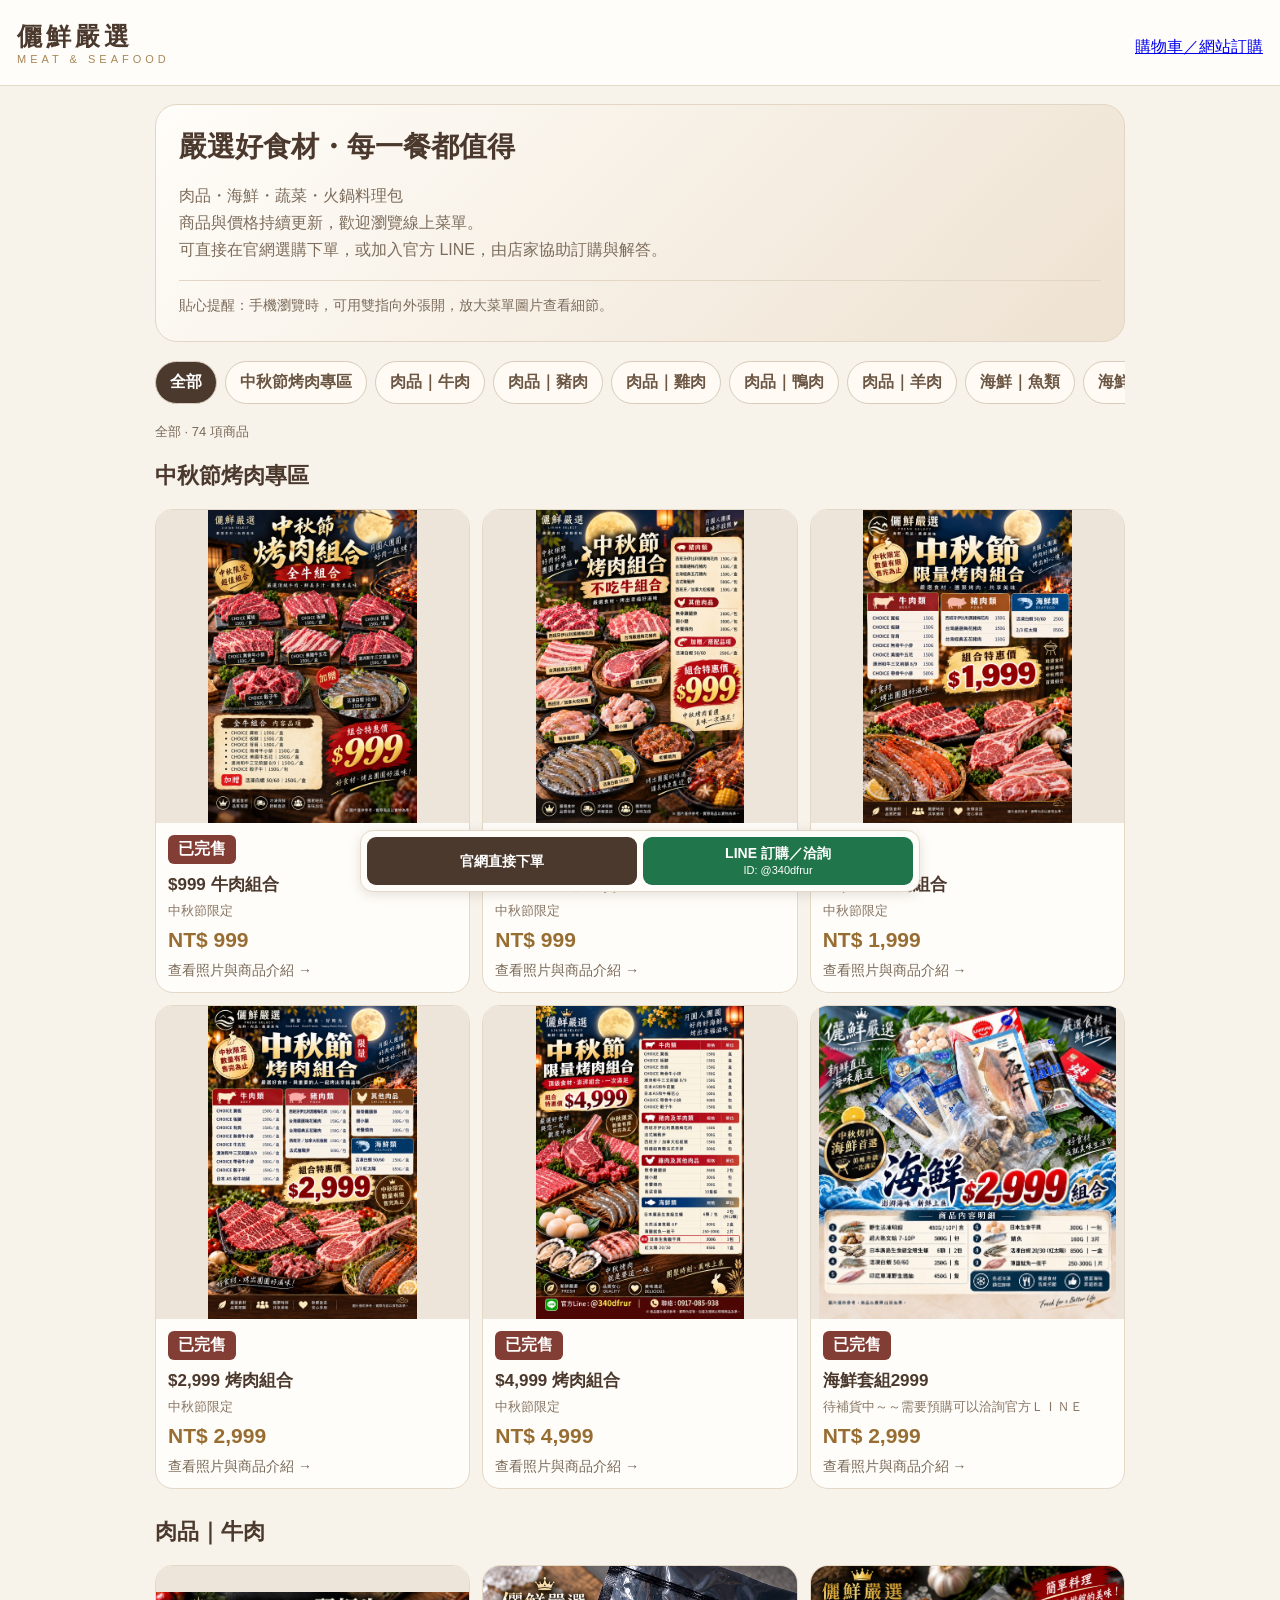
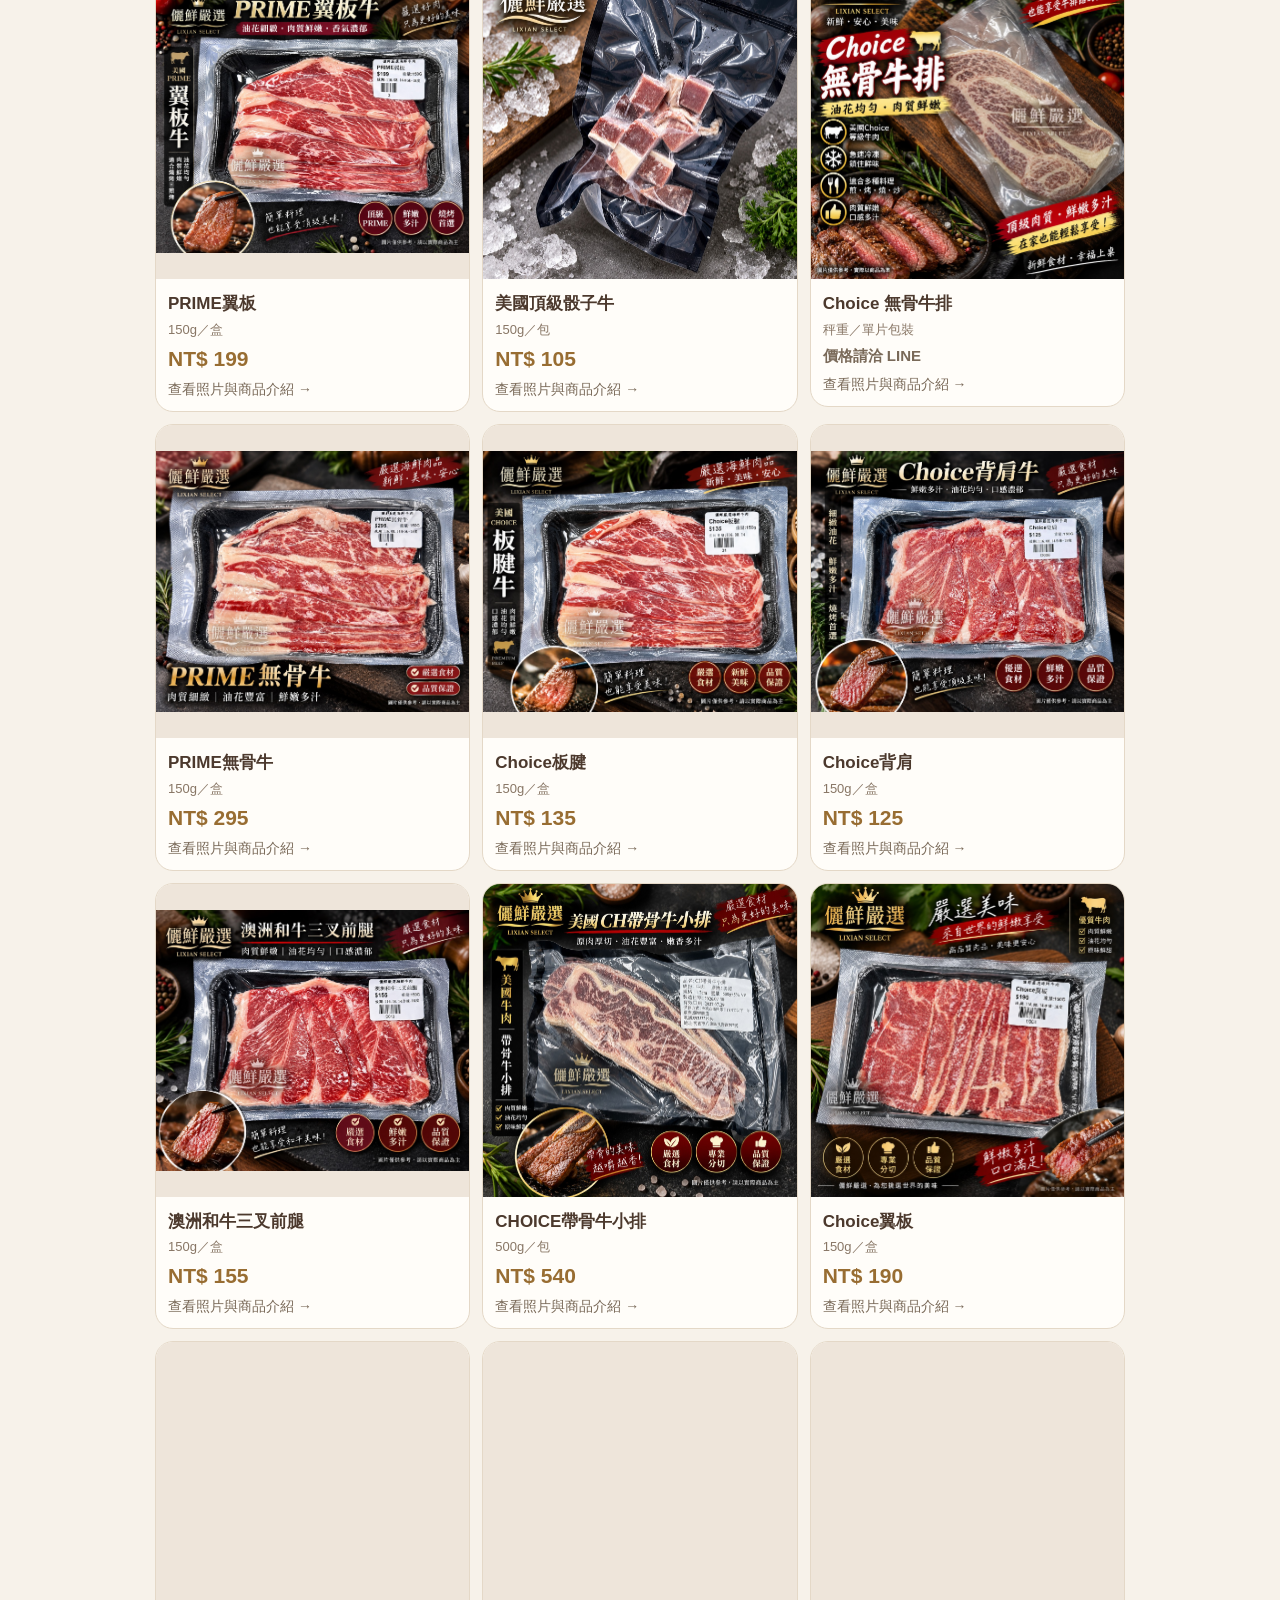
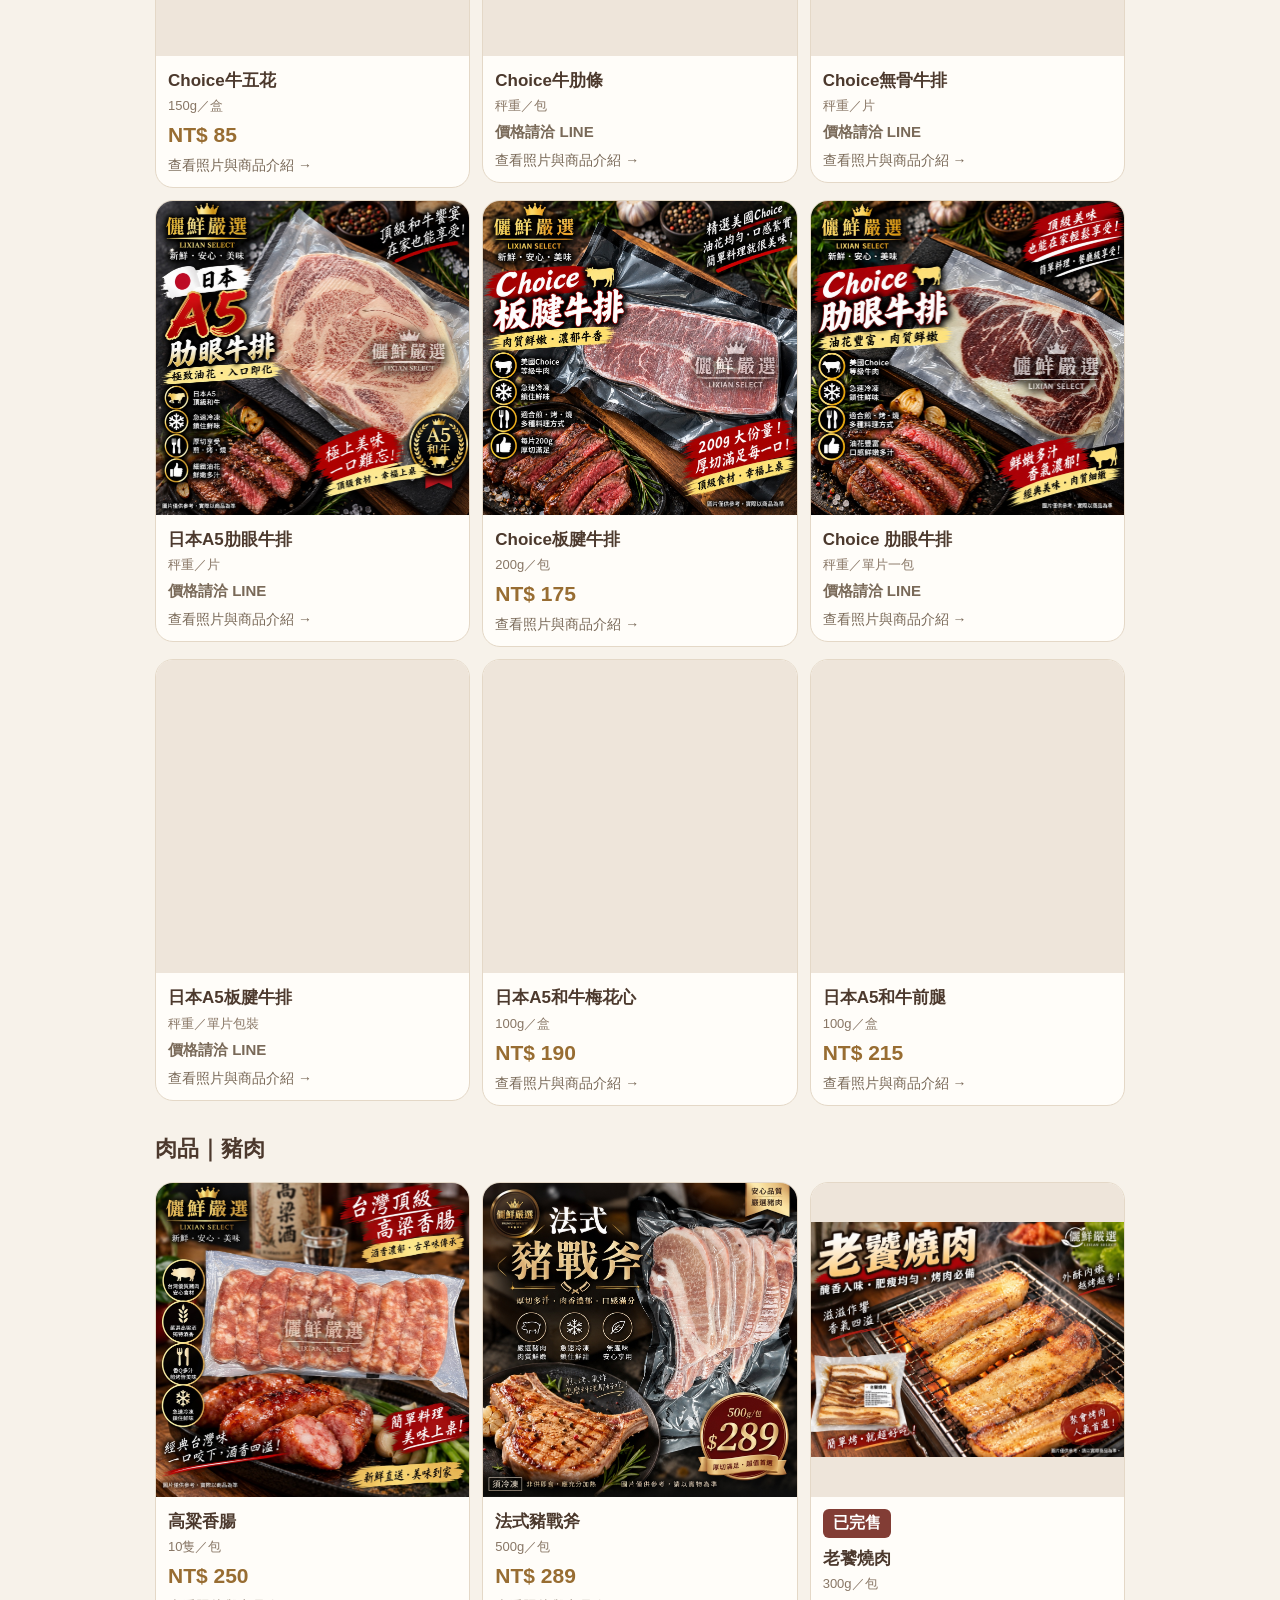
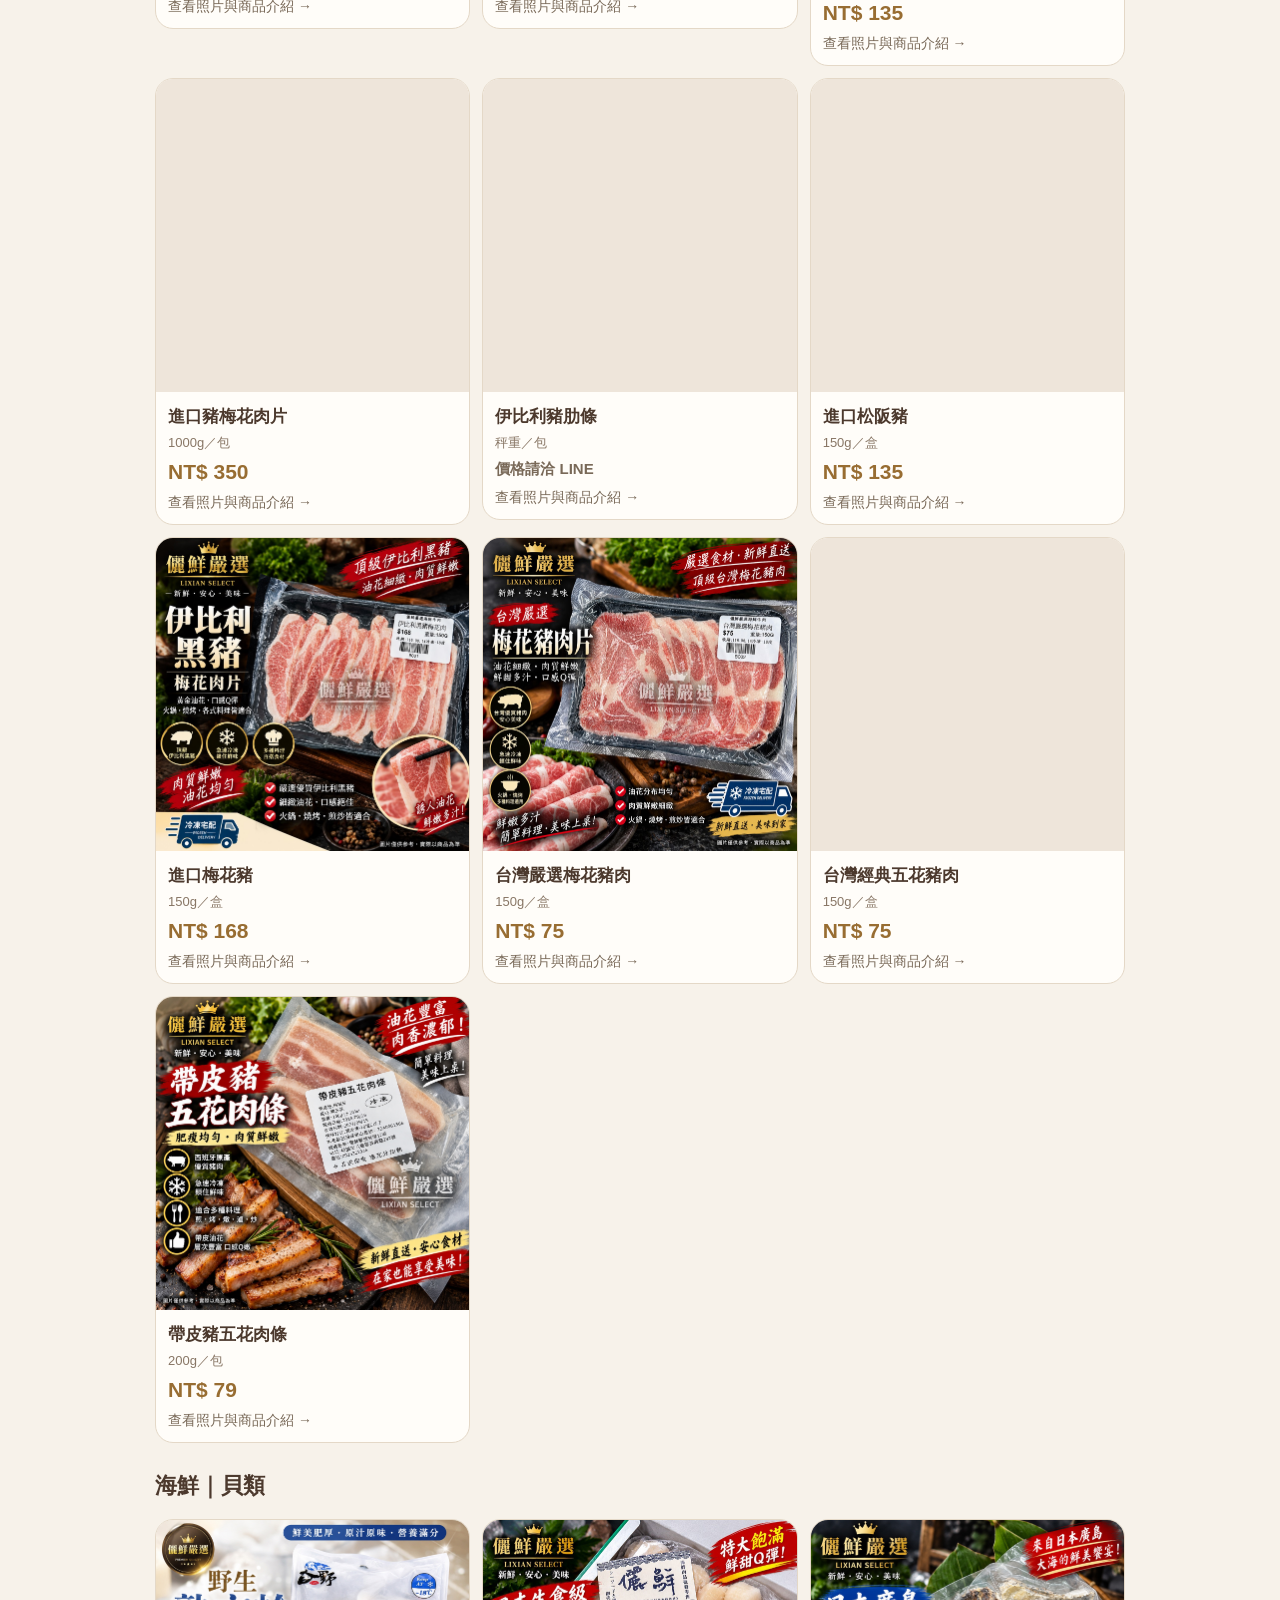
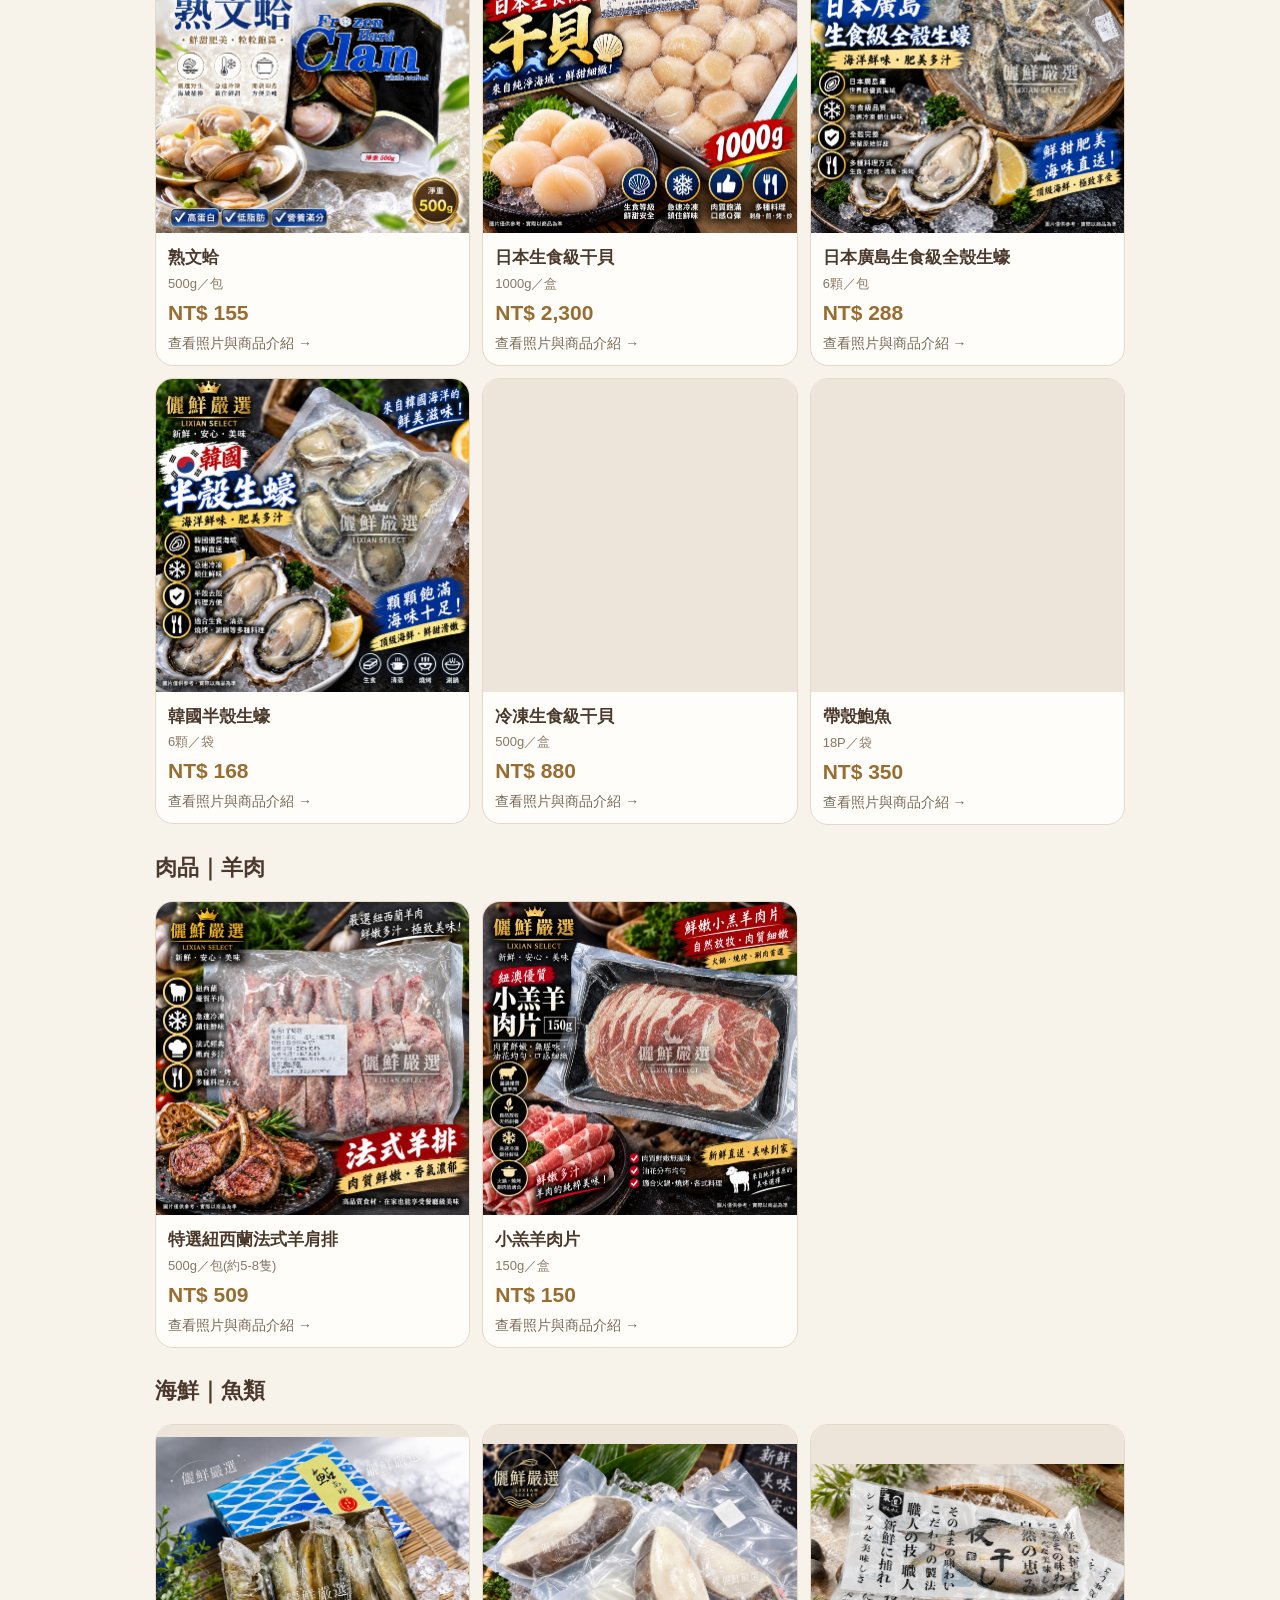
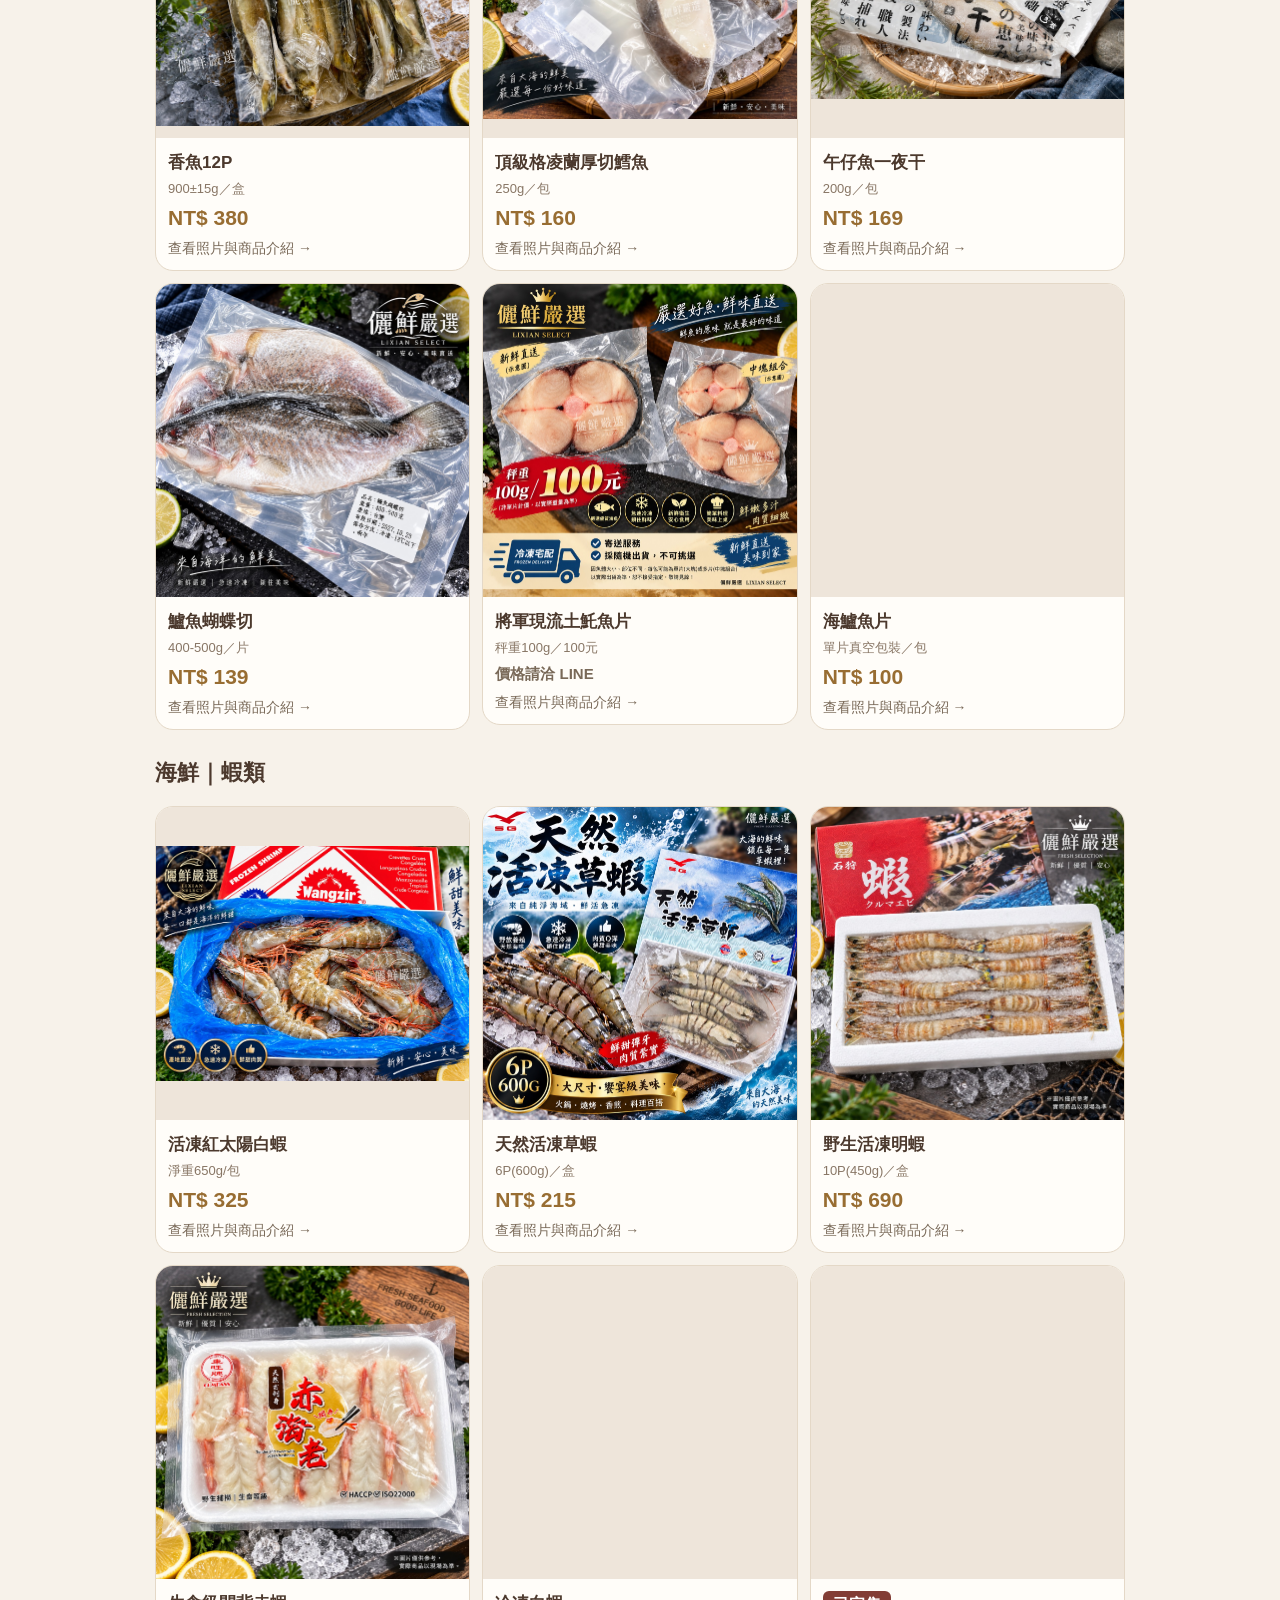
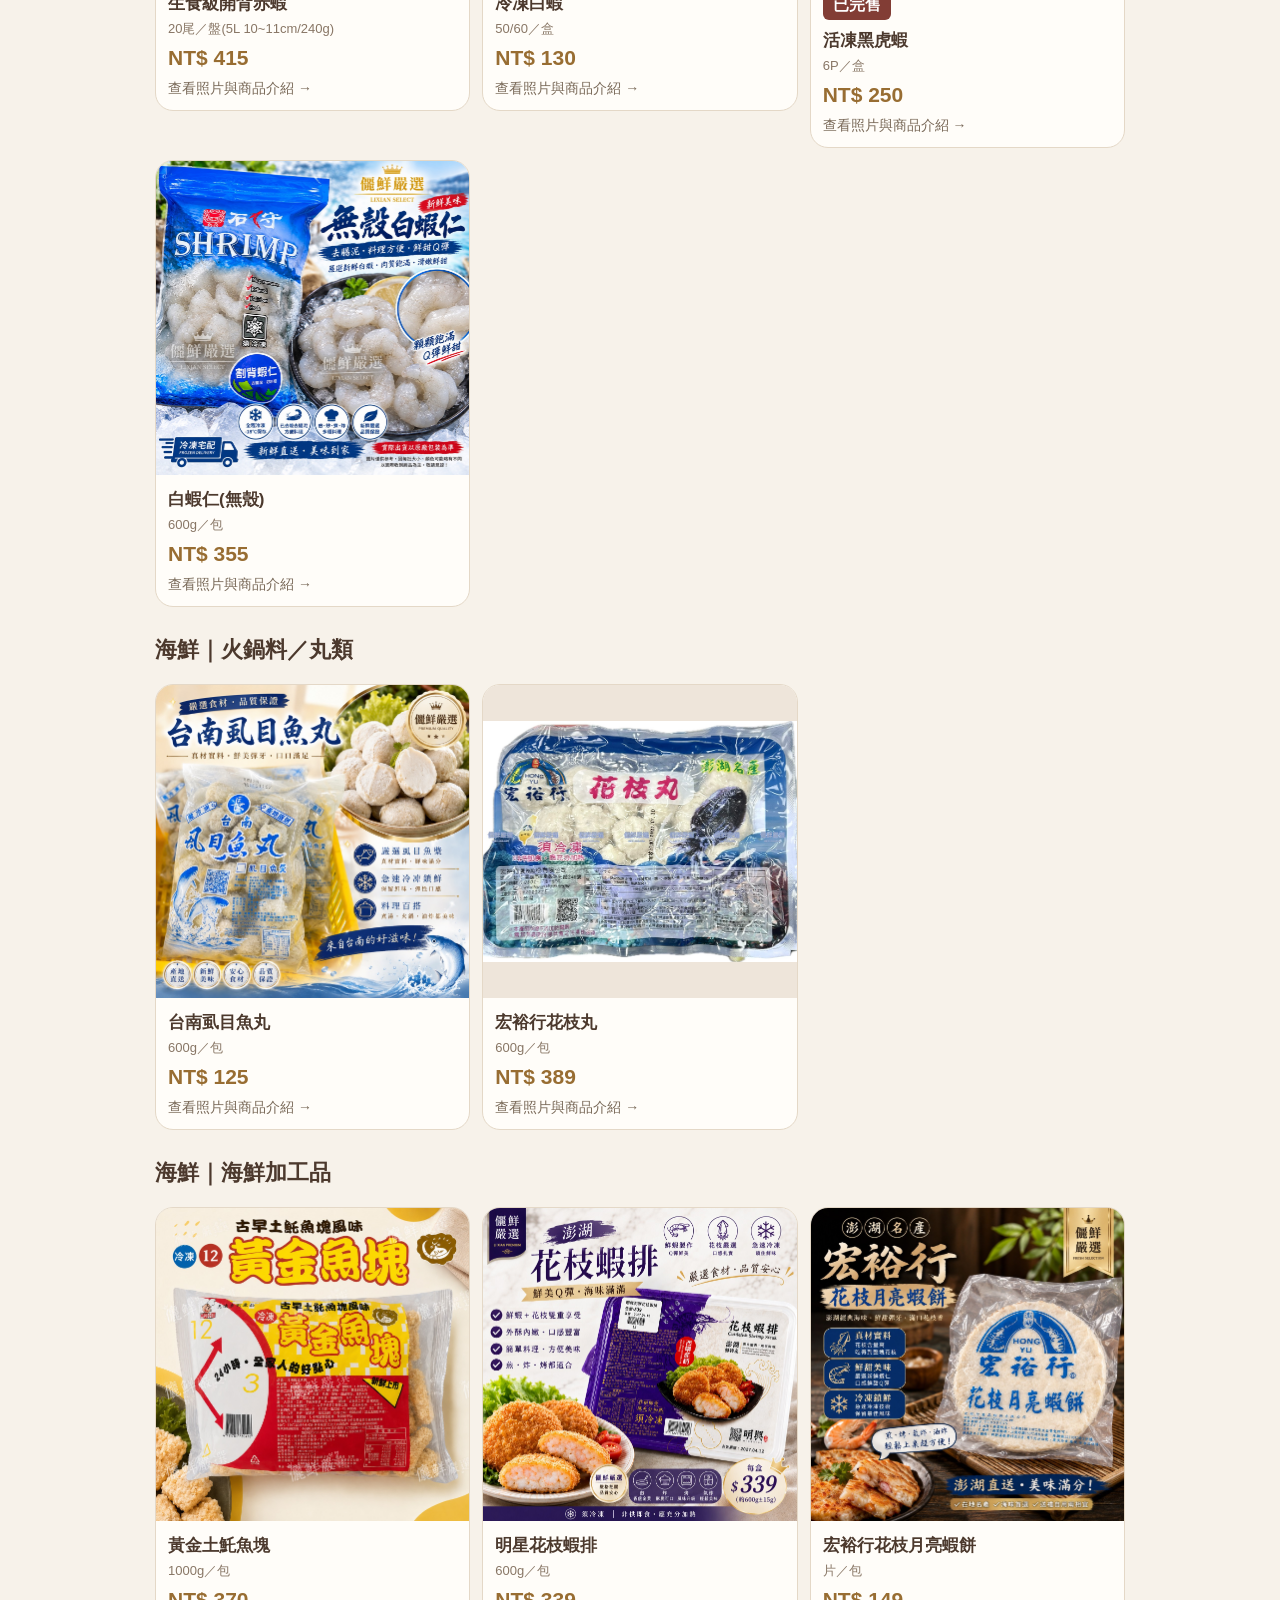
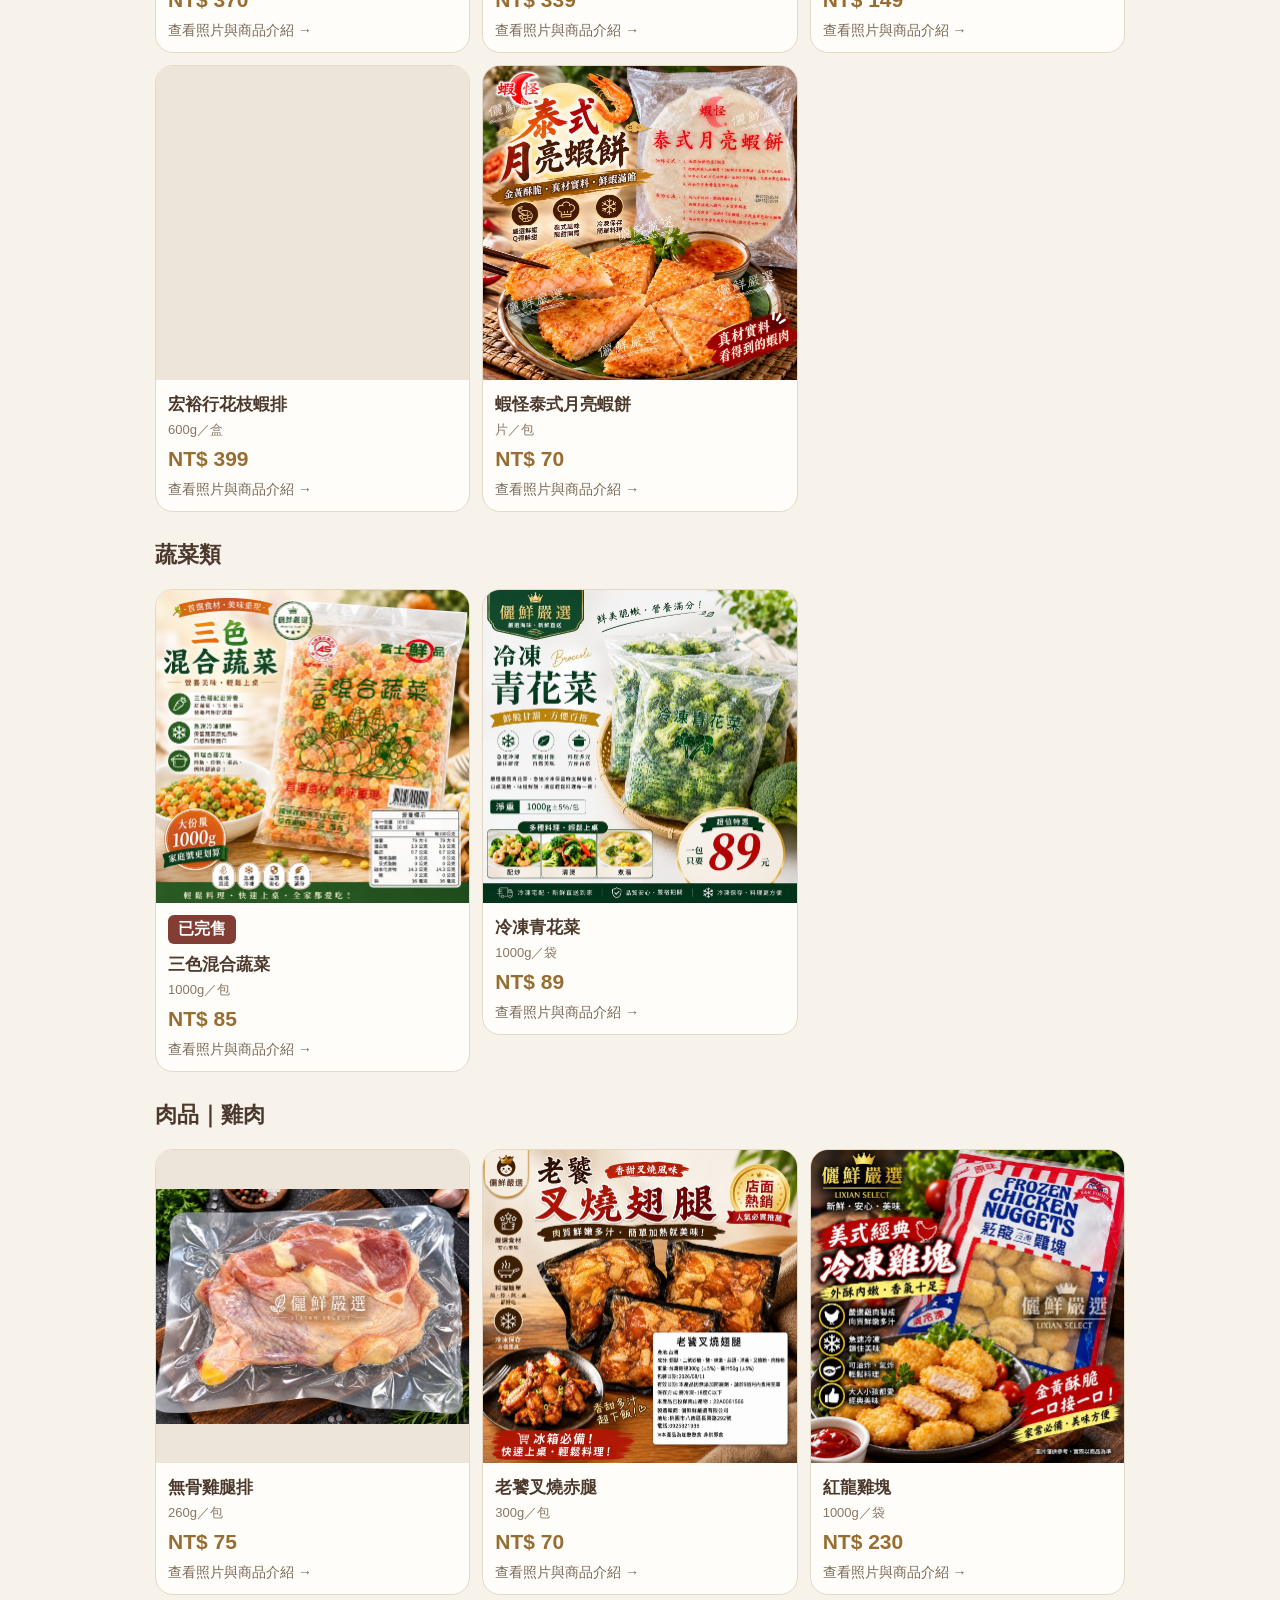
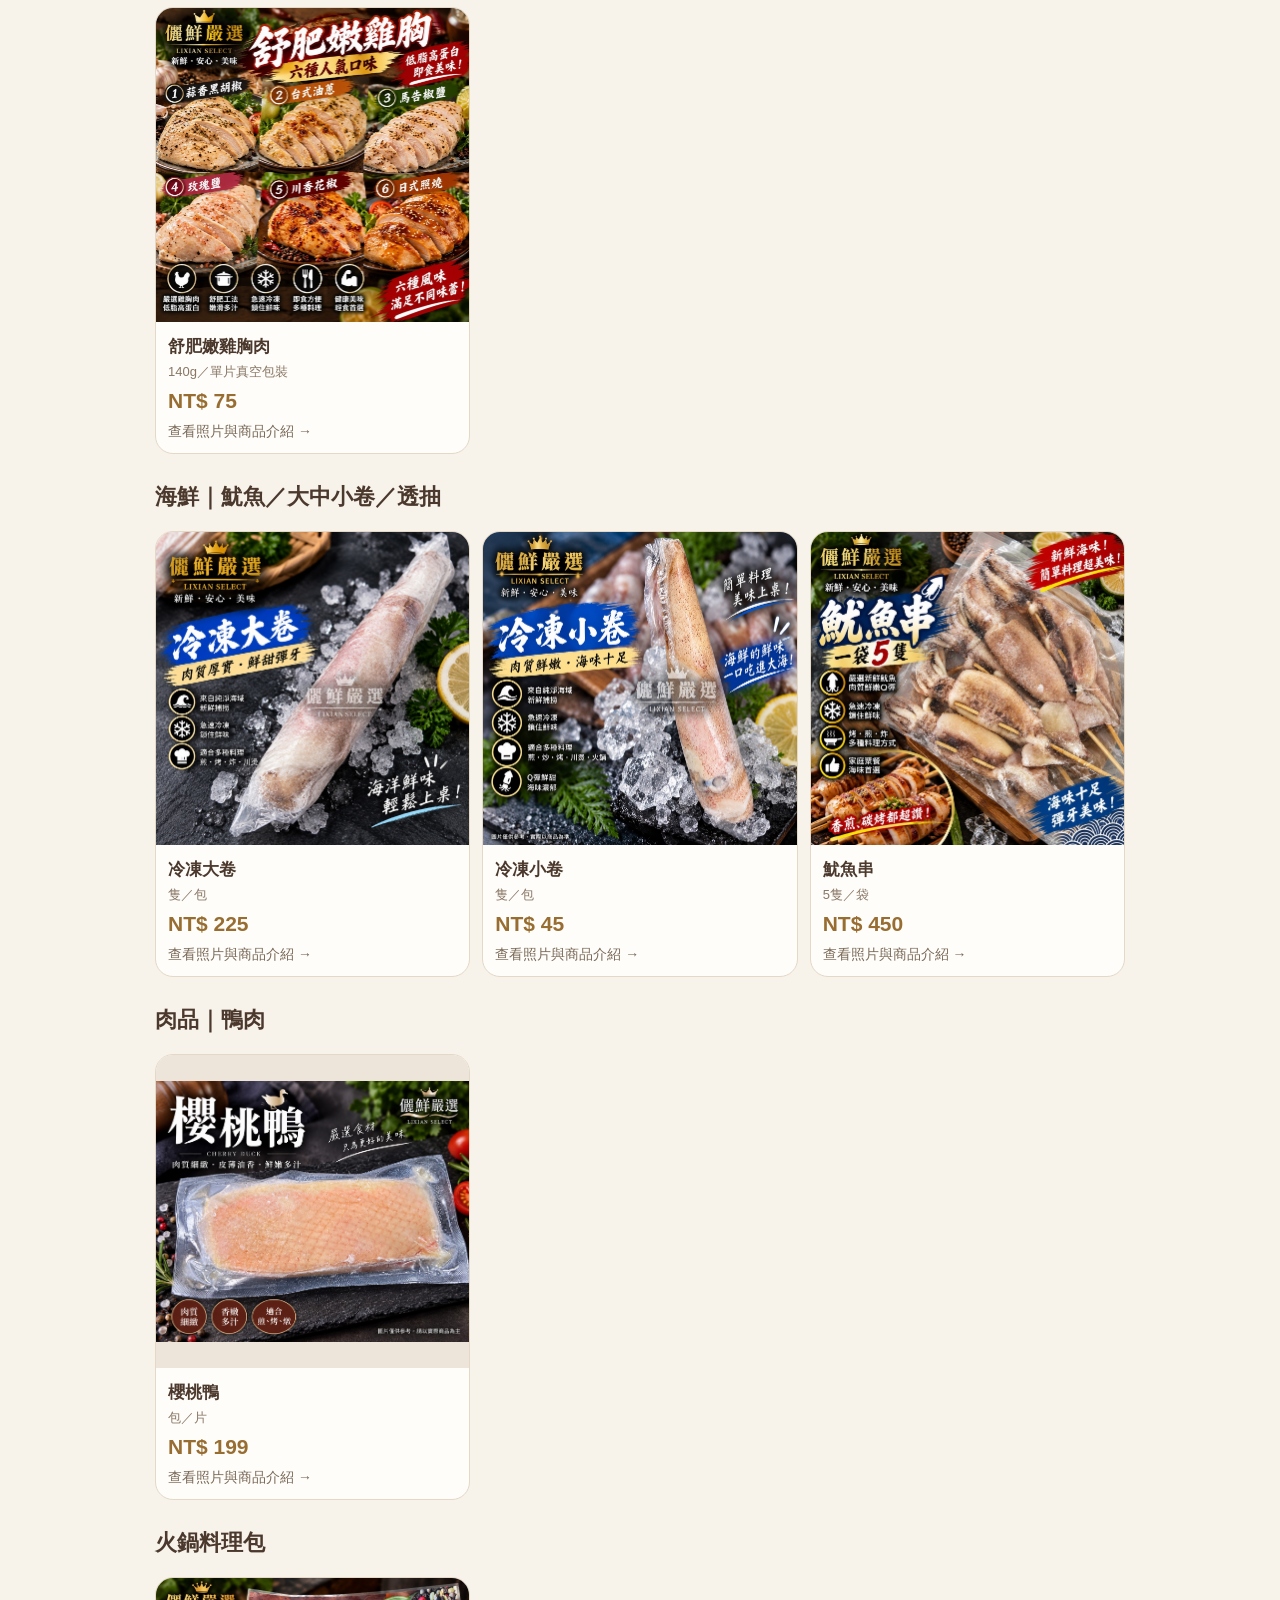
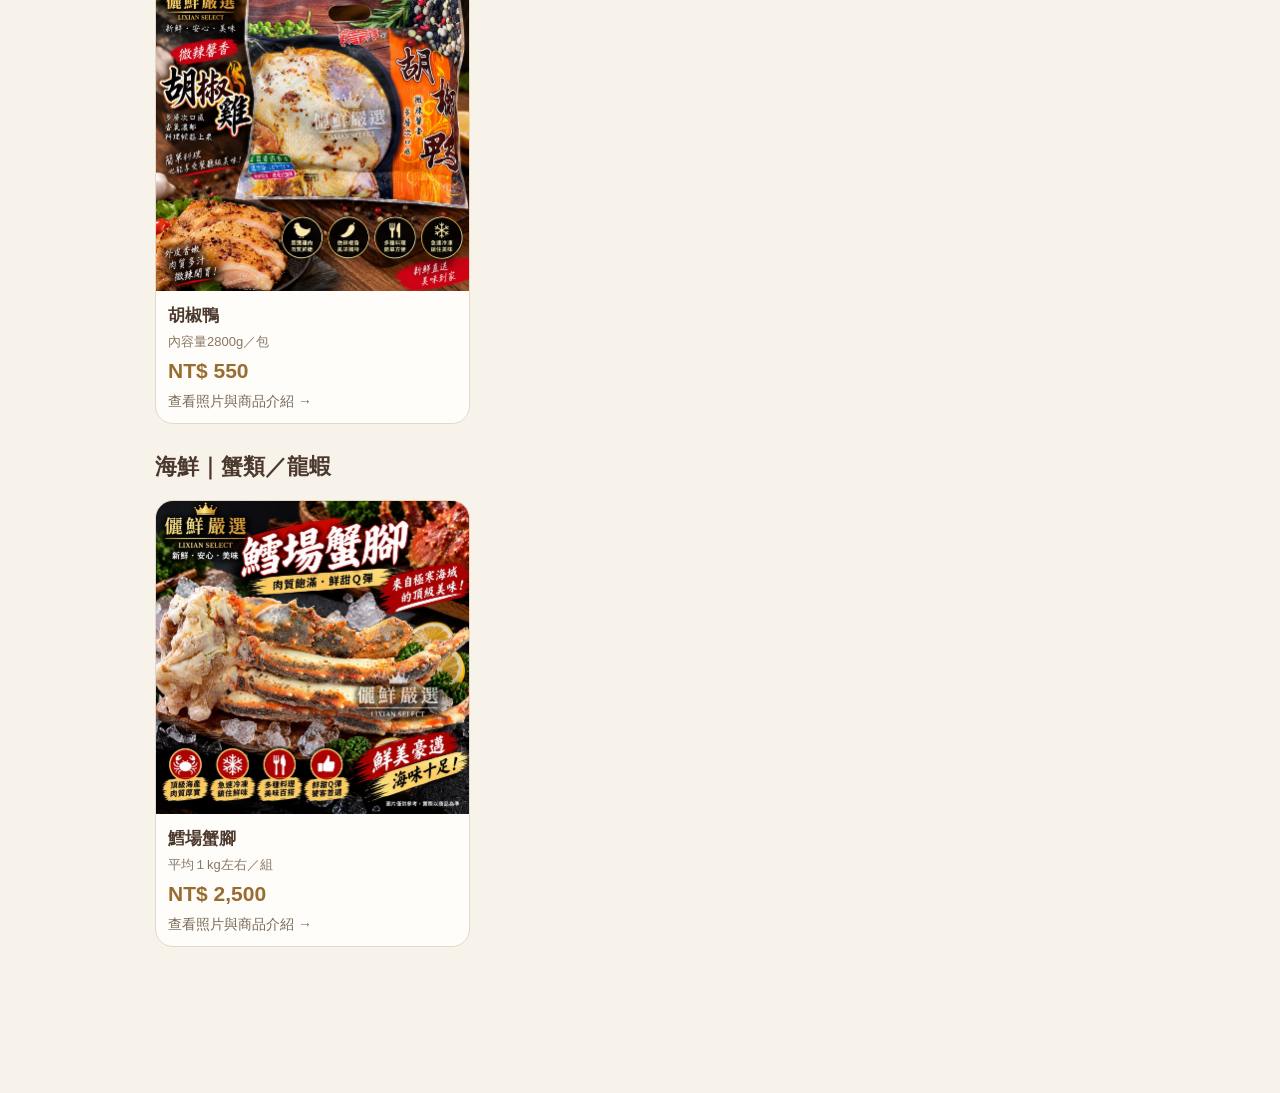
==== commit a4cdcf88: "Remove owner administration entry from public menu" ====
--- a/index.html
+++ b/index.html
@@ -10,7 +10,7 @@
 @media(max-width:360px){.hero h1{font-size:24px}.name{font-size:15px}.info{padding:10px}.bottom{font-size:16px}.bottom span{font-size:12px}}
 .card-link{display:block;color:inherit;text-decoration:none;height:100%}.card-link:hover .name{text-decoration:underline;text-underline-offset:4px}.card-link:focus-visible{outline-offset:-4px}.detail-hint{font-size:14px;color:#796958;margin-top:10px}
 .order-bar{position:fixed;bottom:8px;left:10px;right:10px;max-width:560px;margin:auto;padding:6px;background:#fffdf9;border:1px solid #e4d8c7;border-radius:13px;box-shadow:0 3px 12px #3d2b1d22;z-index:20;padding-bottom:calc(6px + env(safe-area-inset-bottom))}.order-actions{display:grid;grid-template-columns:1fr 1fr;gap:6px}.order-actions a{display:flex;flex-direction:column;align-items:center;justify-content:center;min-height:48px;padding:6px;border-radius:9px;text-align:center;text-decoration:none;color:white;line-height:1.35}.website-order{background:#4c392d}.line-order{background:#20764a}.order-actions strong{font-size:14px}.order-actions span{font-size:11px;font-weight:400}.order-actions a:focus-visible{outline:3px solid #a88758;outline-offset:3px}body{padding-bottom:calc(100px + env(safe-area-inset-bottom))}.sold-out{display:inline-block;background:#823d35;color:#fff;border-radius:6px;padding:4px 10px;font-weight:700;margin-bottom:8px}</style><script src="./catalog.js"></script></head><body>
-<header><div class="brand">儷鮮嚴選</div><div class="en">MEAT & SEAFOOD</div><div class="tag"><a href="./checkout.html">購物車／網站訂購</a></div></header><main><section class="hero"><h1>嚴選好食材・每一餐都值得</h1><p>肉品・海鮮・蔬菜・火鍋料理包<br>商品與價格持續更新，歡迎瀏覽線上菜單。<br>可直接在官網選購下單，或加入官方 LINE，由店家協助訂購與解答。</p><p style="font-size:14px;line-height:1.8;margin:14px 0 0;padding-top:12px;border-top:1px solid #e3d6c5">貼心提醒：手機瀏覽時，可用雙指向外張開，放大菜單圖片查看細節。</p></section><nav id="nav" class="nav" aria-label="商品分類"></nav><p id="status" role="status">商品載入中…</p><div id="menu" aria-busy="true"></div><noscript><p class="empty">請開啟 JavaScript 瀏覽商品菜單，或點選下方 LINE 洽詢商品與下單。</p></noscript><footer style="text-align:center;padding:24px"><a href="./admin.html" style="color:#796958;font-size:13px">店主管理入口</a></footer></main><nav class="order-bar" aria-label="選擇訂購方式"><div class="order-actions"><a class="website-order" href="./checkout.html"><strong>官網直接下單</strong></a><a class="line-order" href="https://line.me/R/ti/p/@340dfrur" target="_blank" rel="noopener noreferrer"><strong>LINE 訂購／洽詢</strong><span>ID: @340dfrur</span></a></div></nav>
+<header><div class="brand">儷鮮嚴選</div><div class="en">MEAT & SEAFOOD</div><div class="tag"><a href="./checkout.html">購物車／網站訂購</a></div></header><main><section class="hero"><h1>嚴選好食材・每一餐都值得</h1><p>肉品・海鮮・蔬菜・火鍋料理包<br>商品與價格持續更新，歡迎瀏覽線上菜單。<br>可直接在官網選購下單，或加入官方 LINE，由店家協助訂購與解答。</p><p style="font-size:14px;line-height:1.8;margin:14px 0 0;padding-top:12px;border-top:1px solid #e3d6c5">貼心提醒：手機瀏覽時，可用雙指向外張開，放大菜單圖片查看細節。</p></section><nav id="nav" class="nav" aria-label="商品分類"></nav><p id="status" role="status">商品載入中…</p><div id="menu" aria-busy="true"></div><noscript><p class="empty">請開啟 JavaScript 瀏覽商品菜單，或點選下方 LINE 洽詢商品與下單。</p></noscript></main><nav class="order-bar" aria-label="選擇訂購方式"><div class="order-actions"><a class="website-order" href="./checkout.html"><strong>官網直接下單</strong></a><a class="line-order" href="https://line.me/R/ti/p/@340dfrur" target="_blank" rel="noopener noreferrer"><strong>LINE 訂購／洽詢</strong><span>ID: @340dfrur</span></a></div></nav>
 <script>
 
 "use strict";
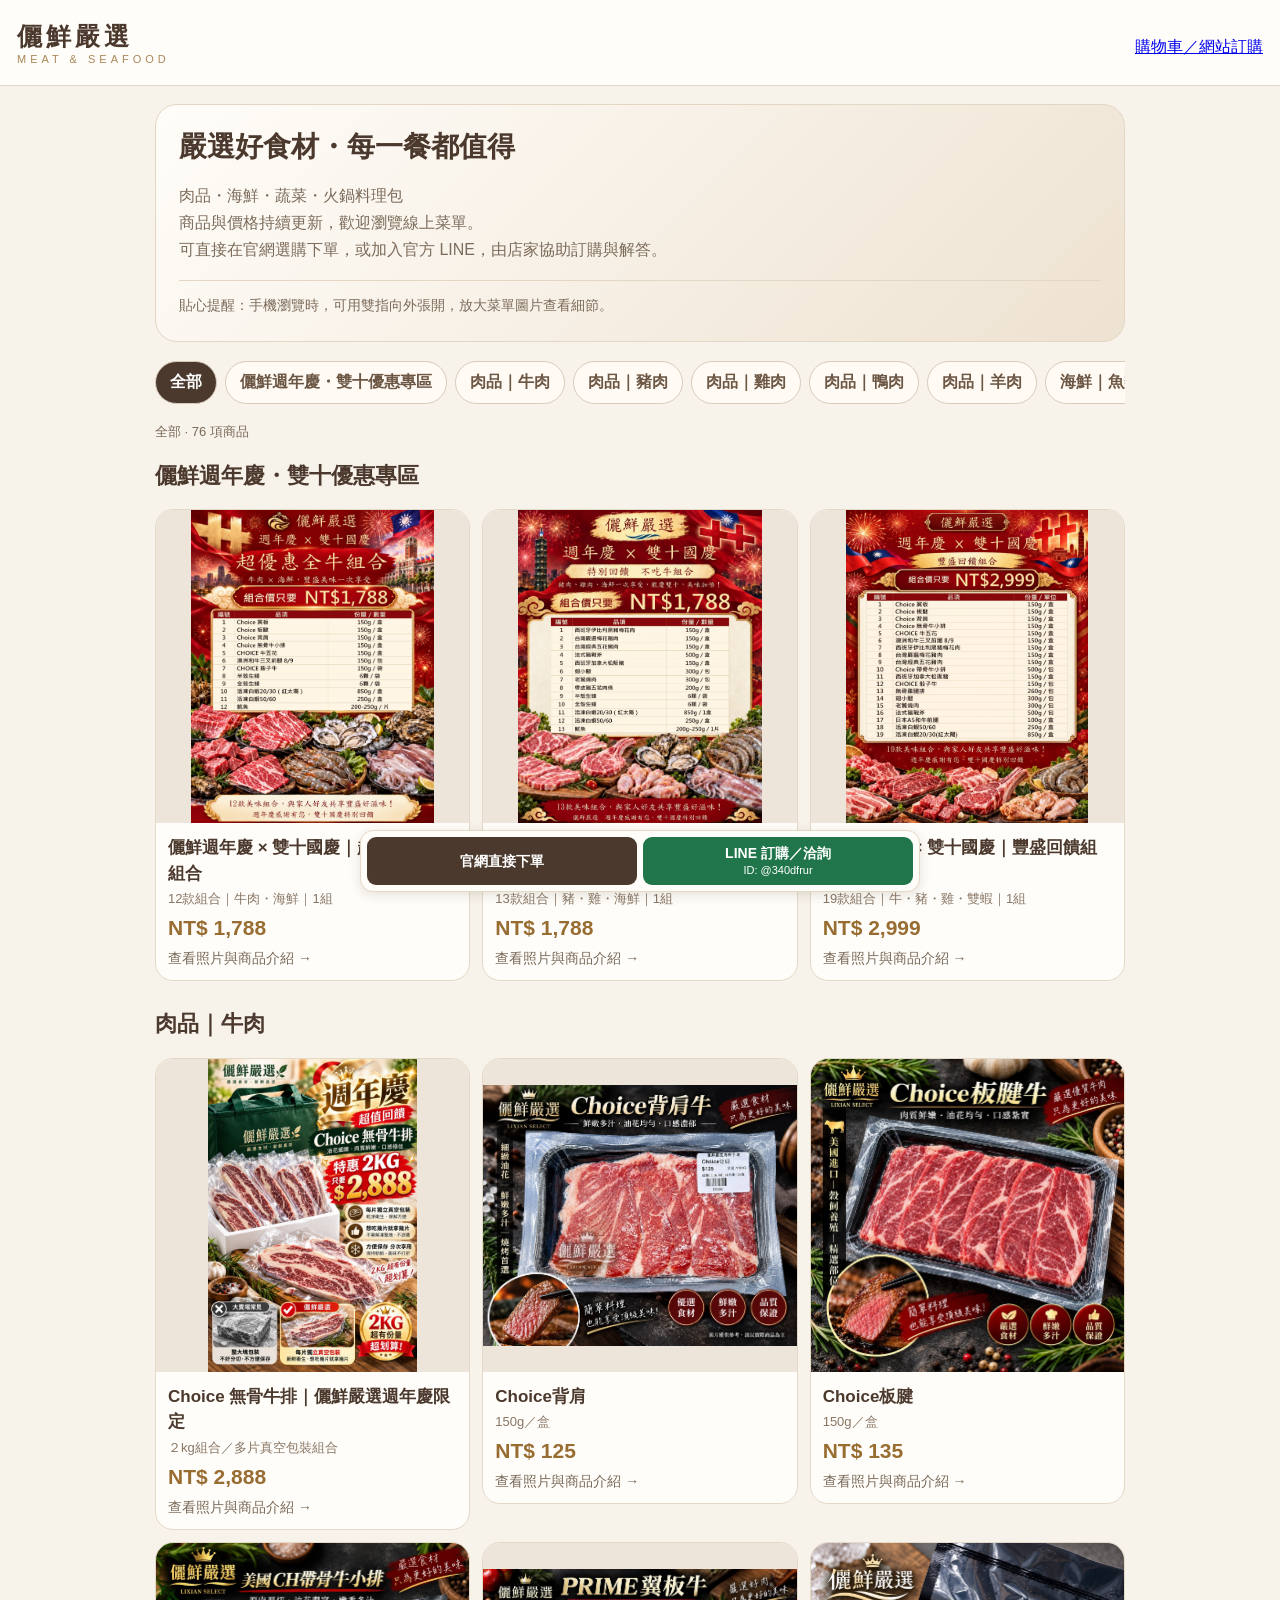
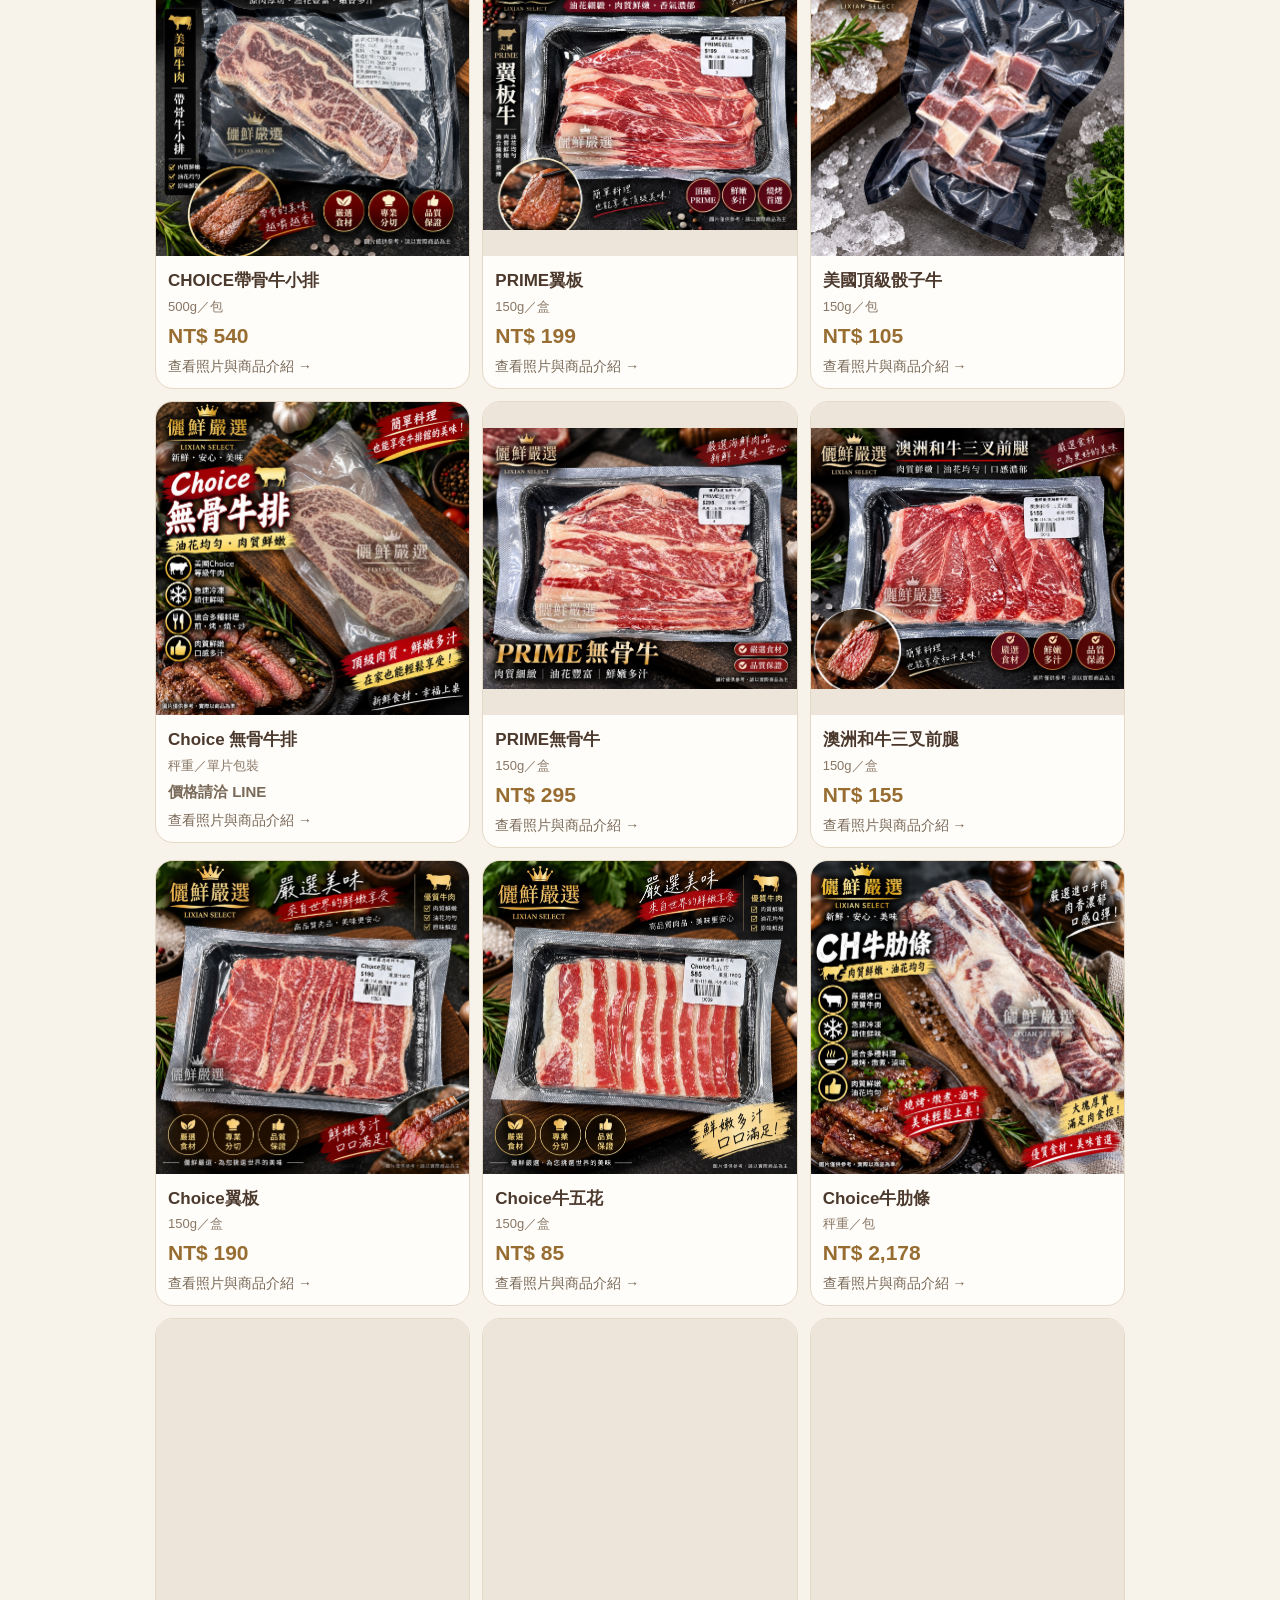
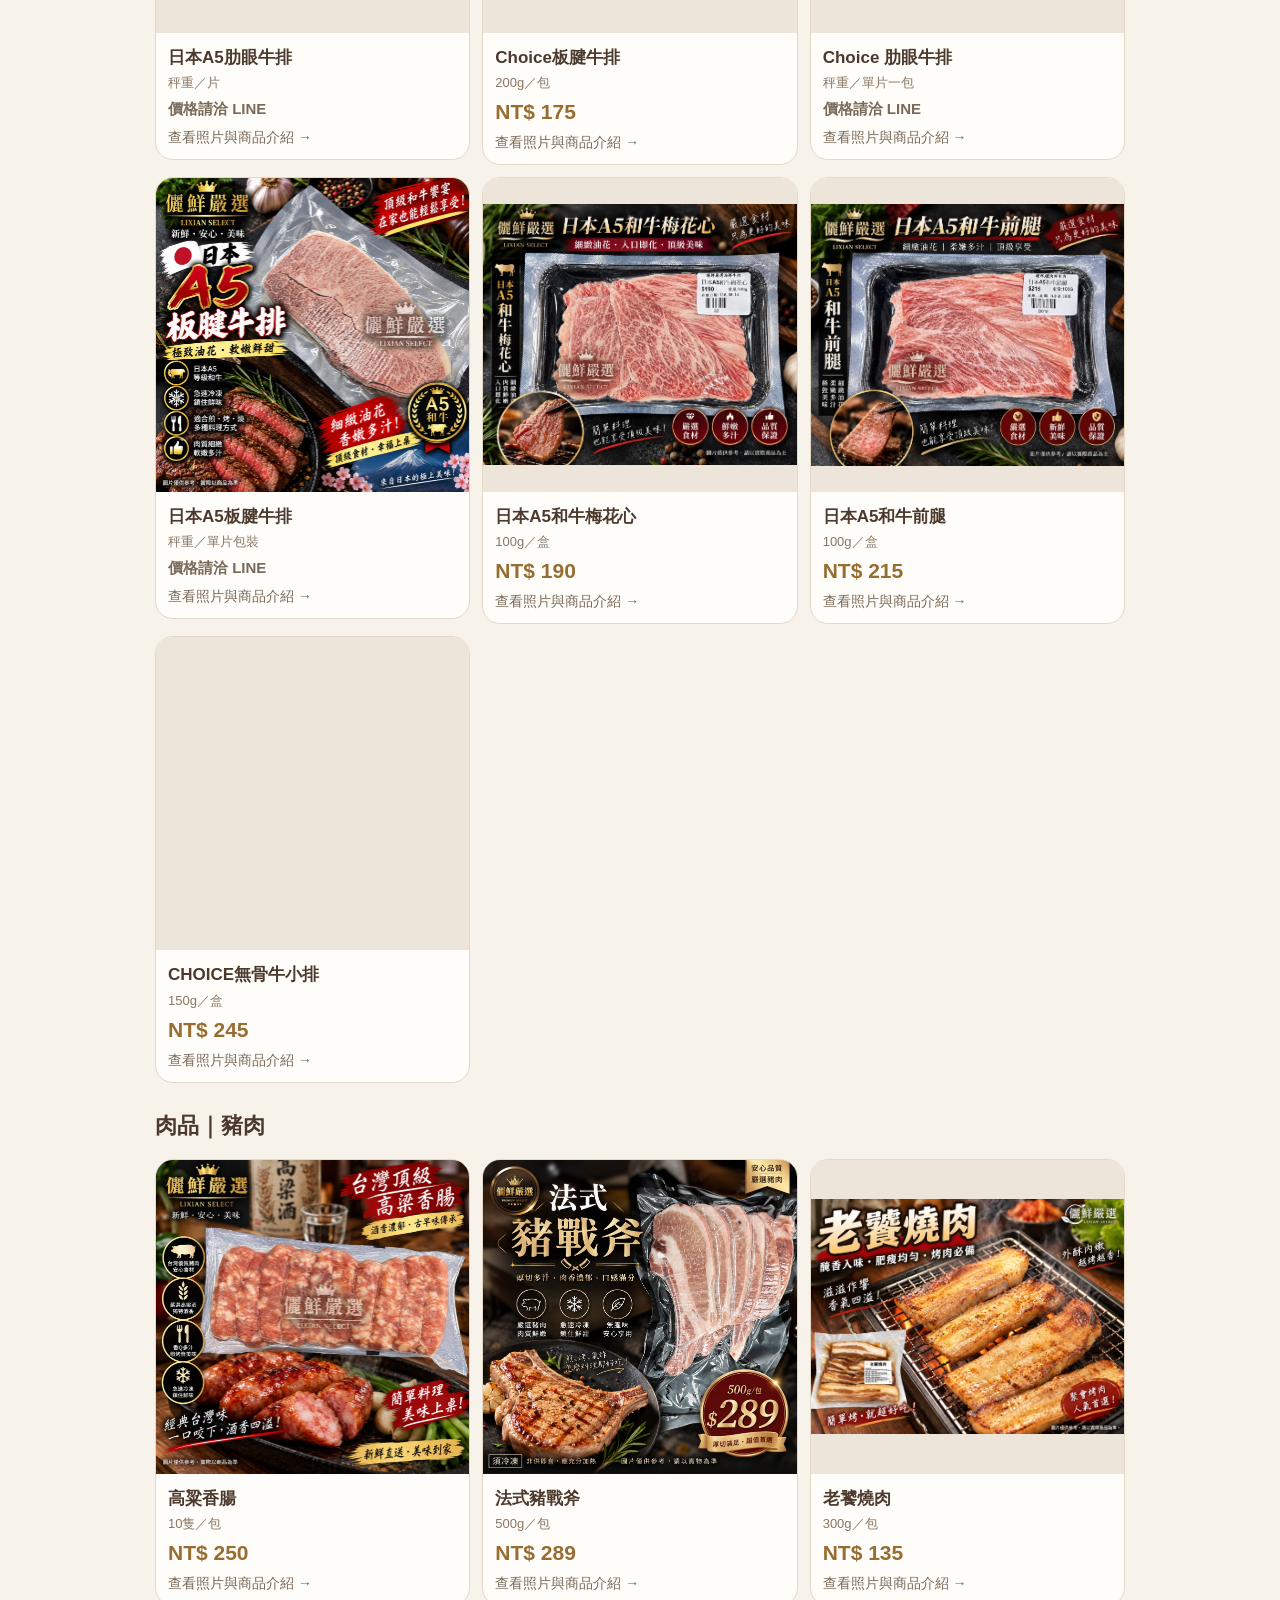
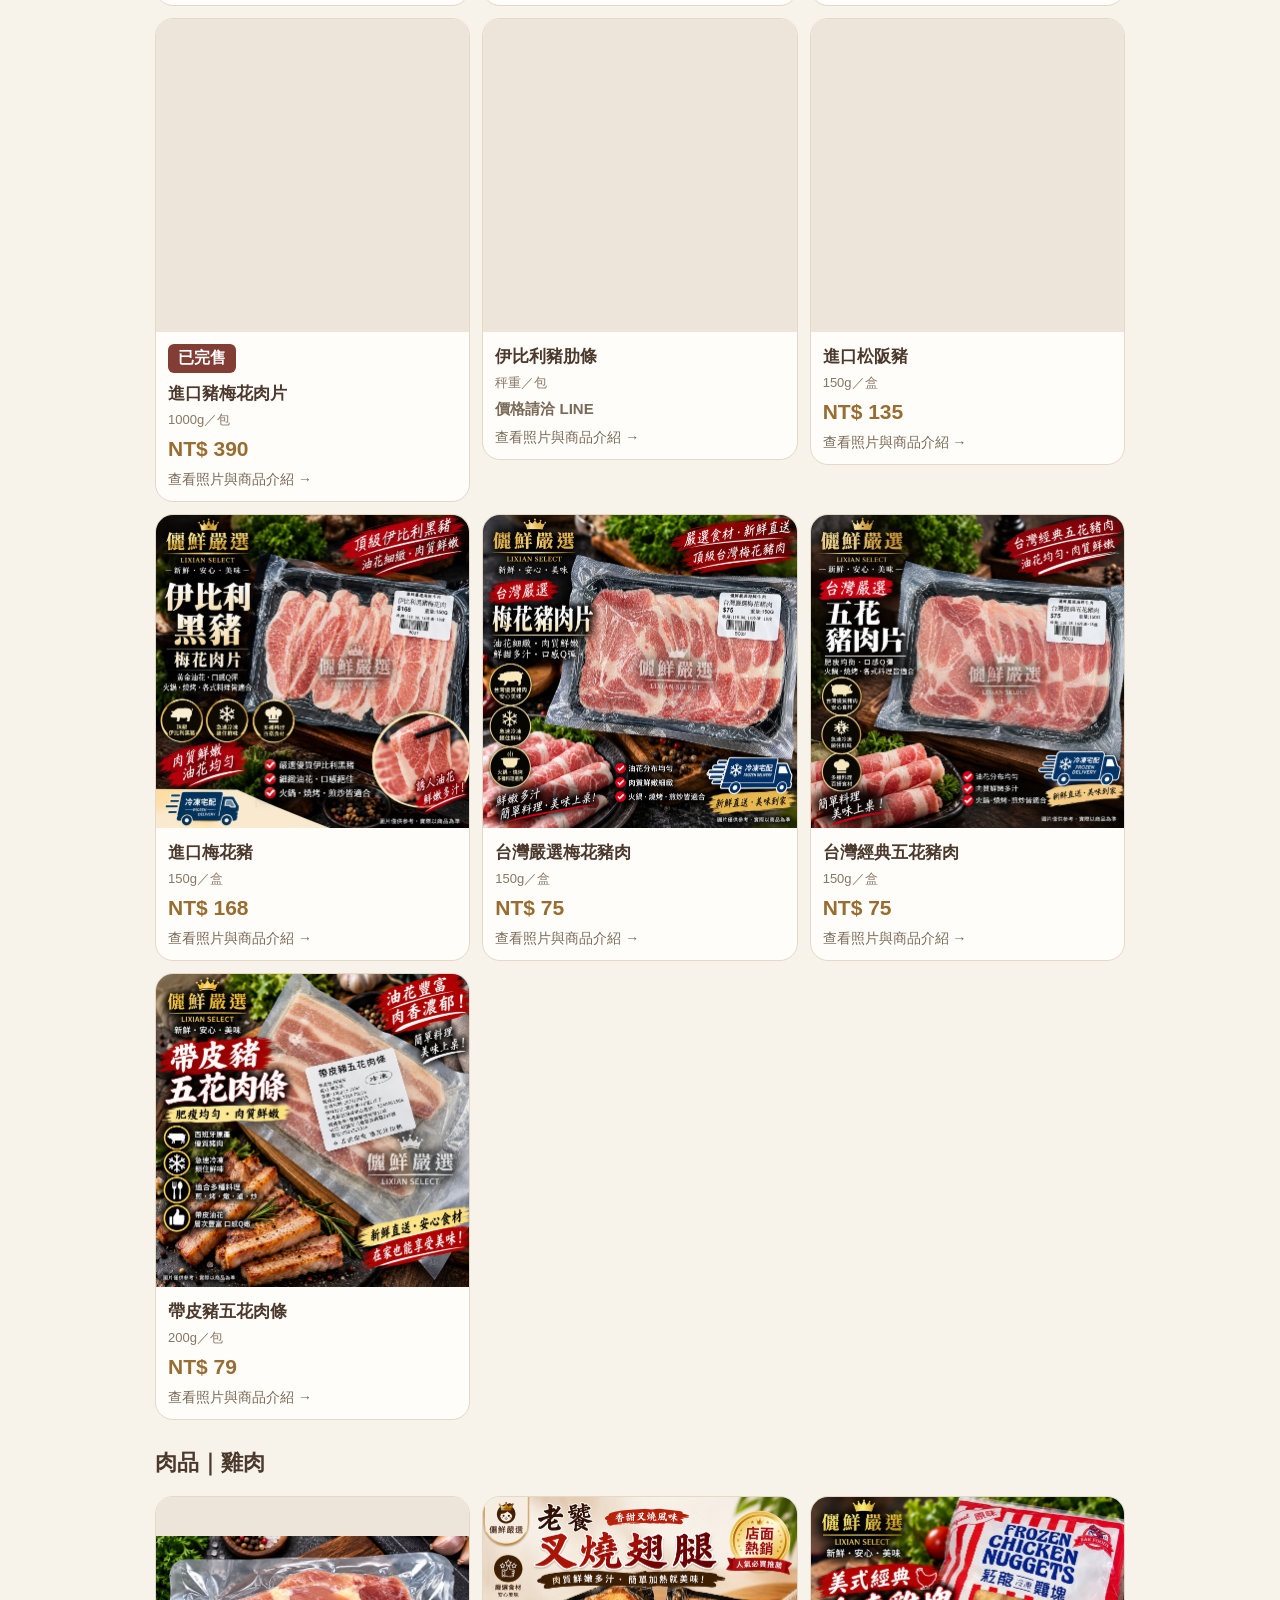
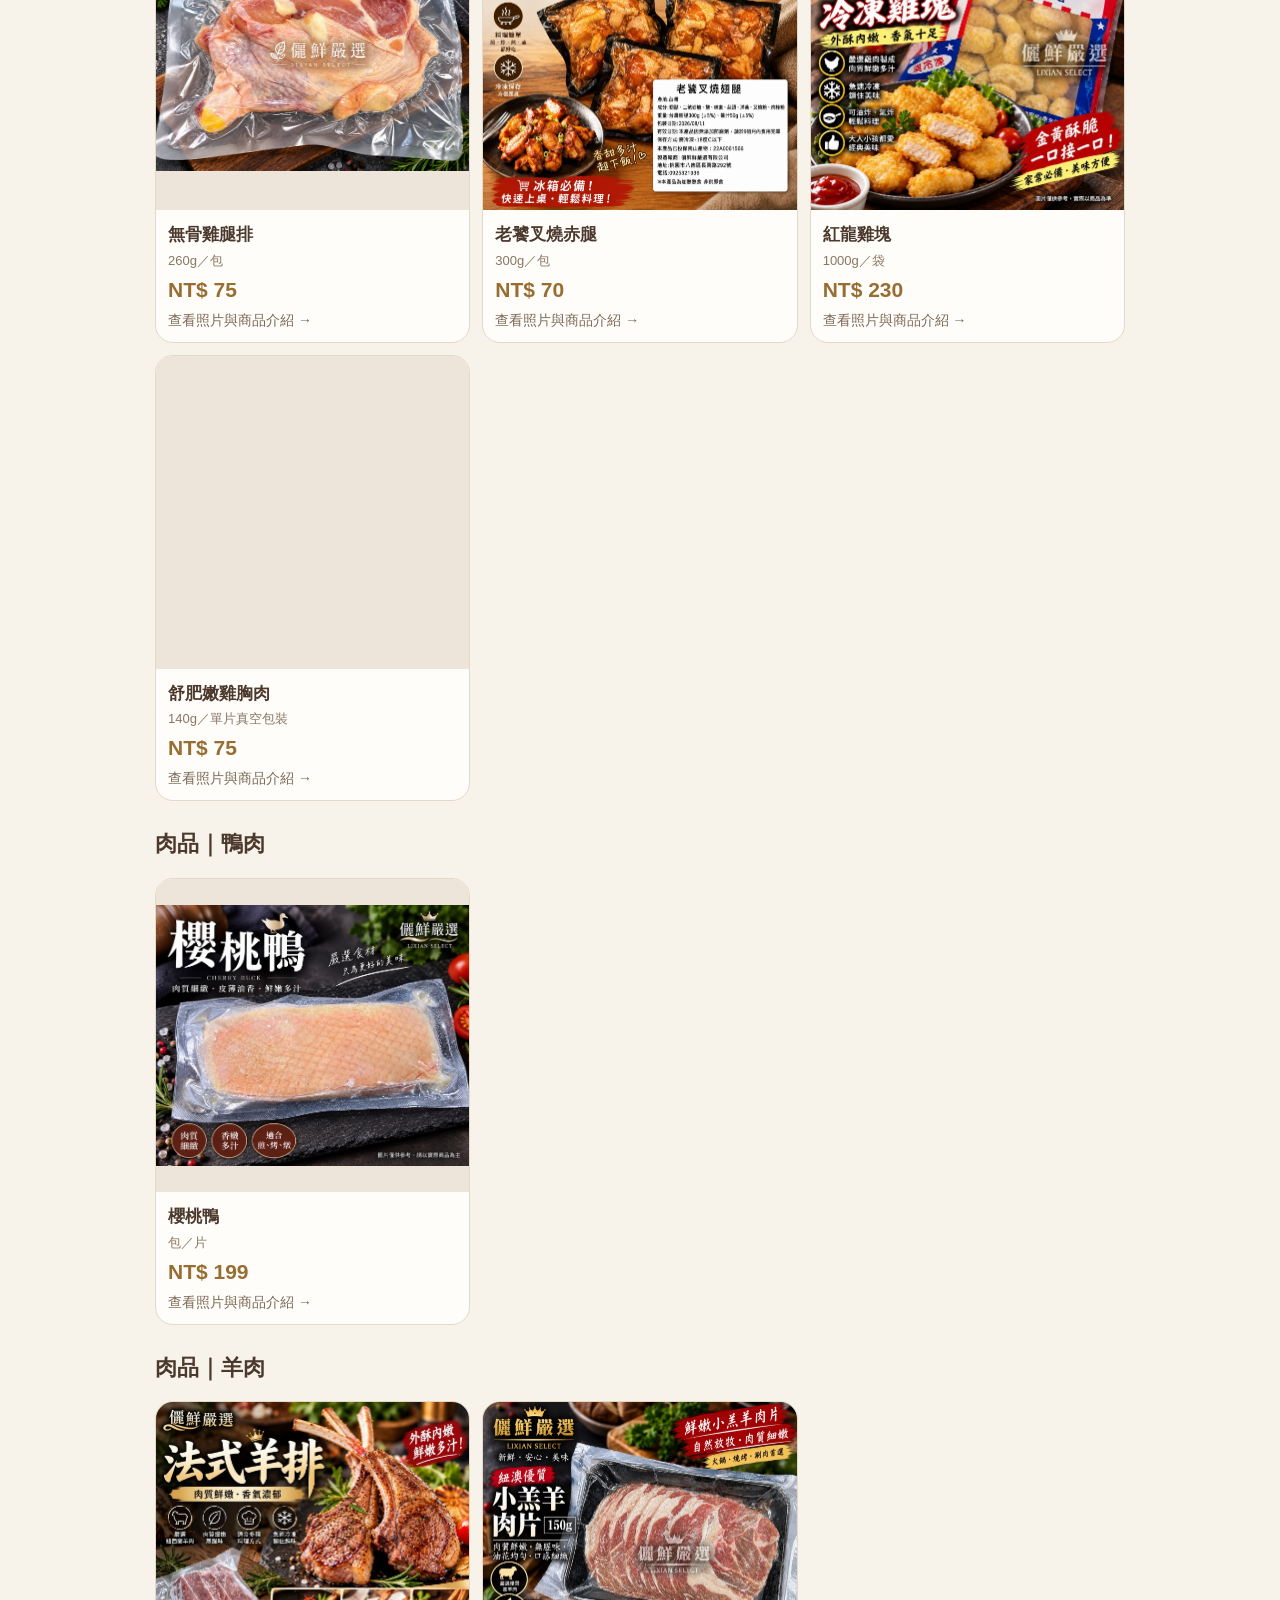
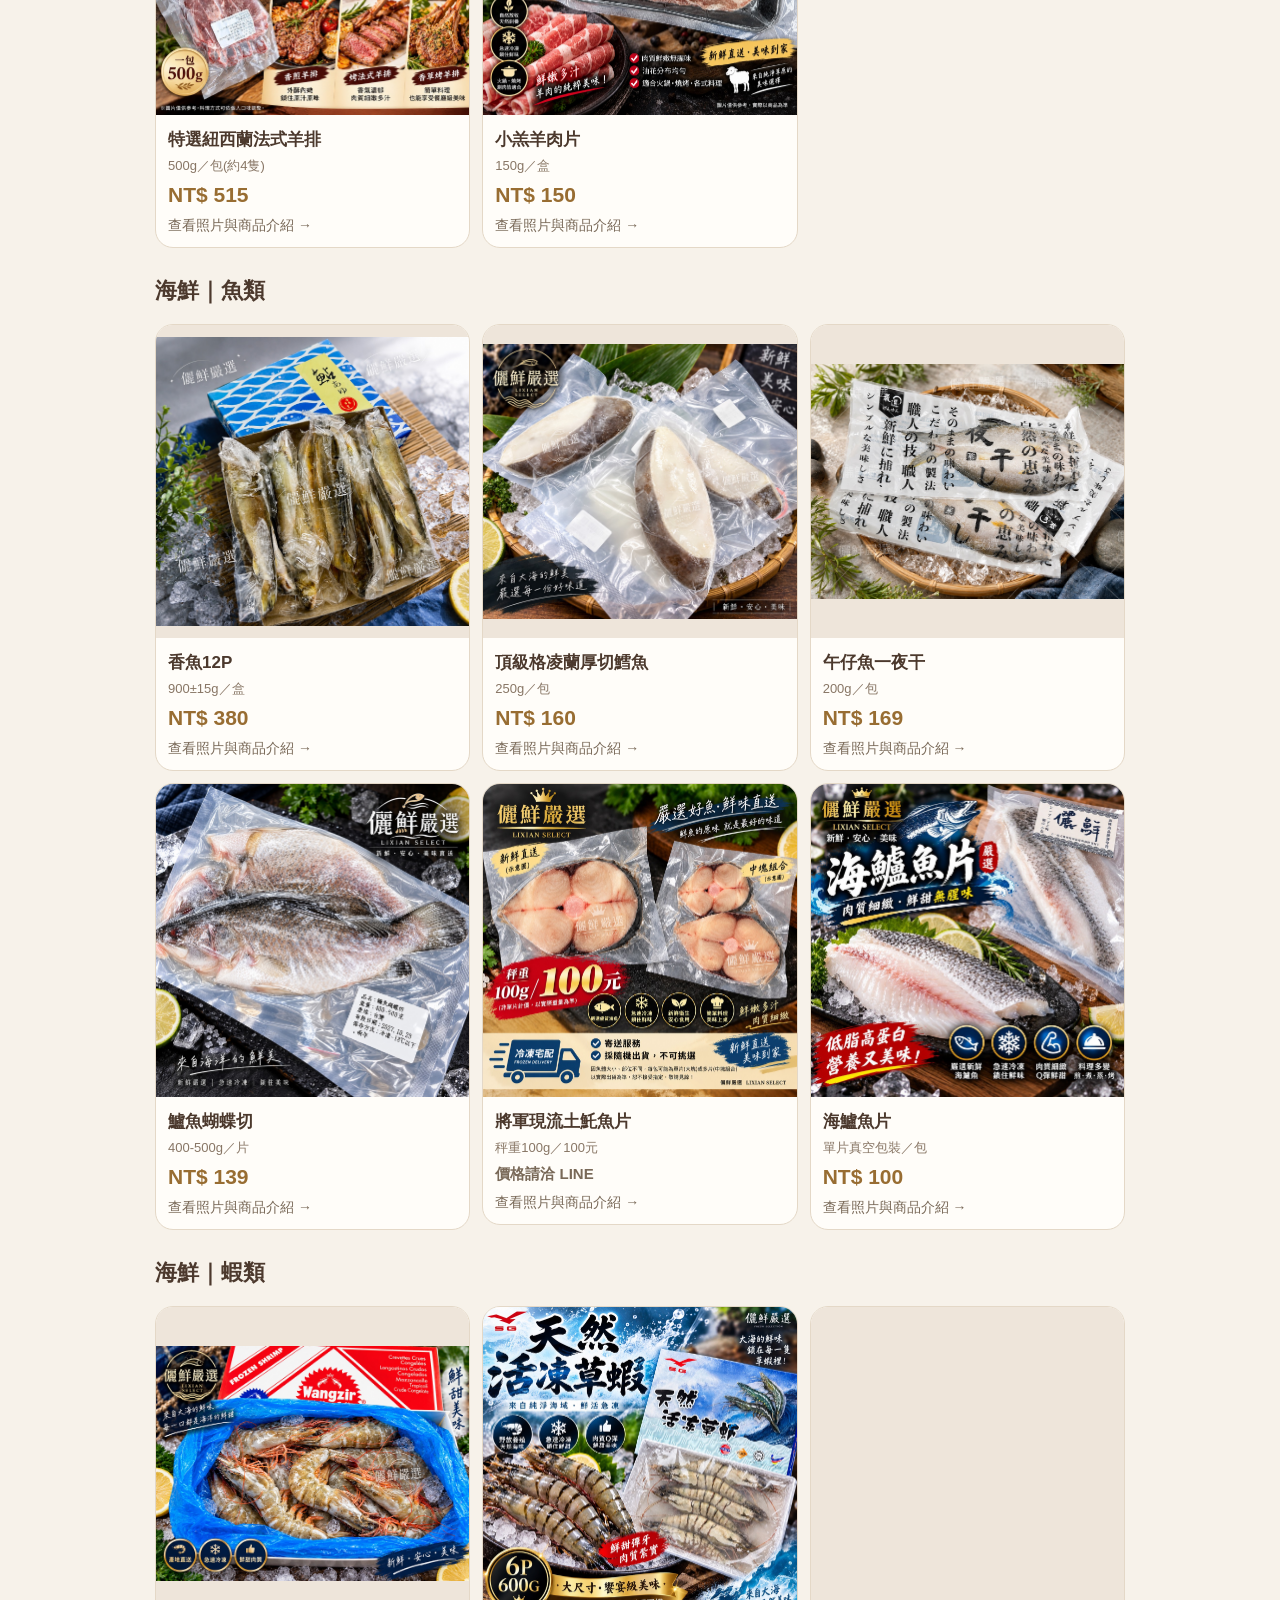
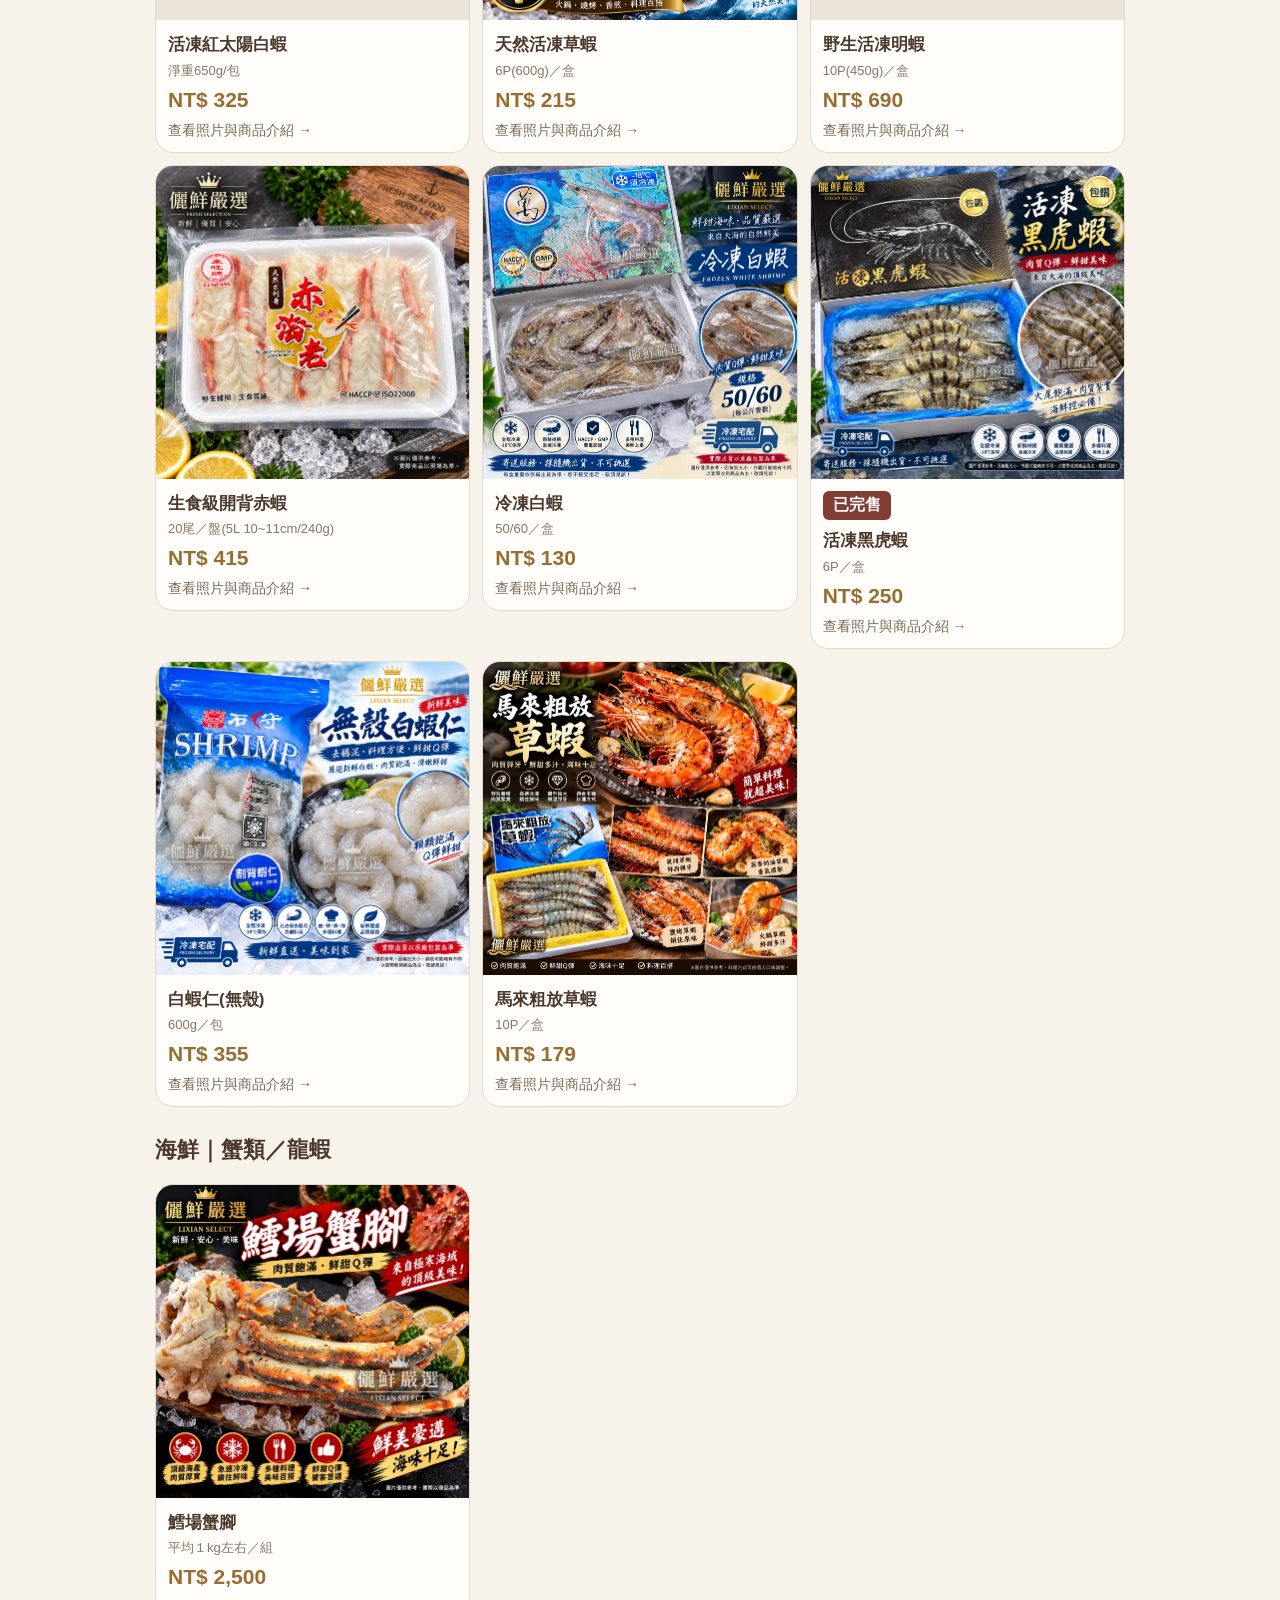
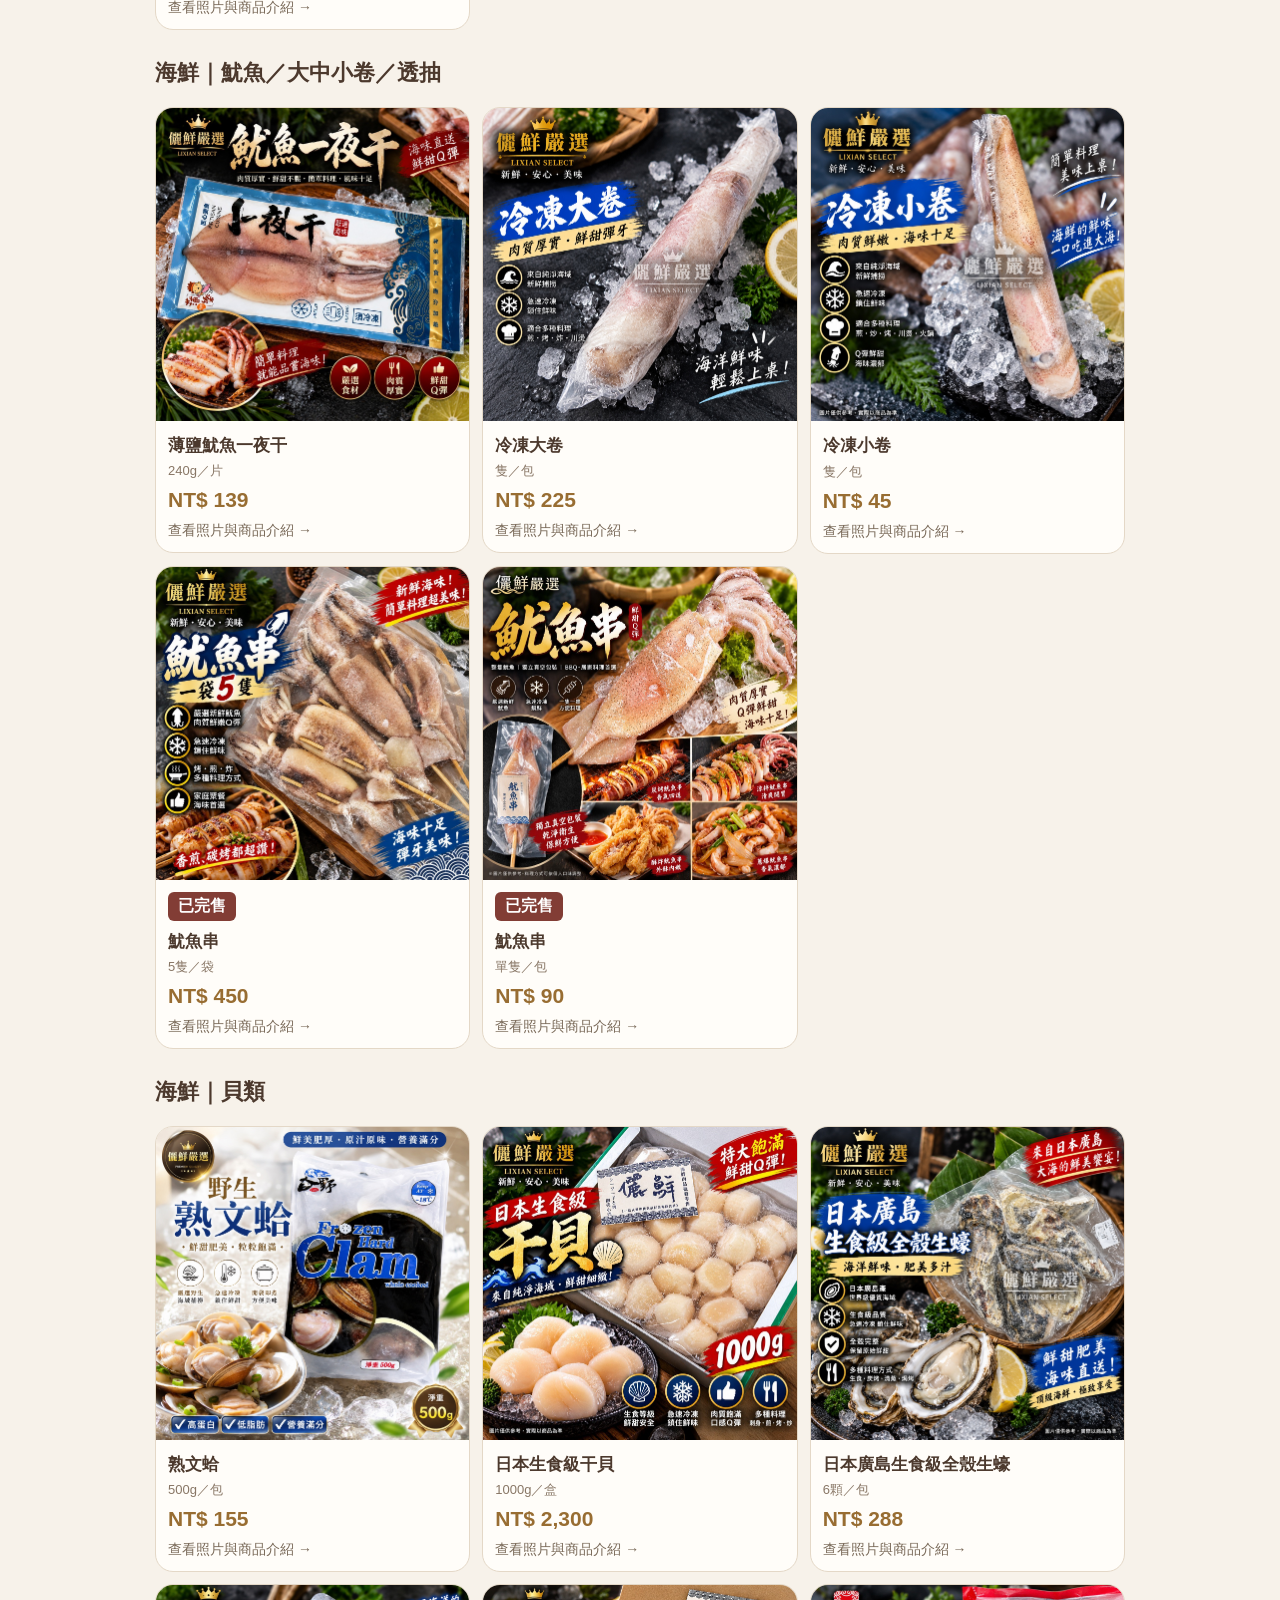
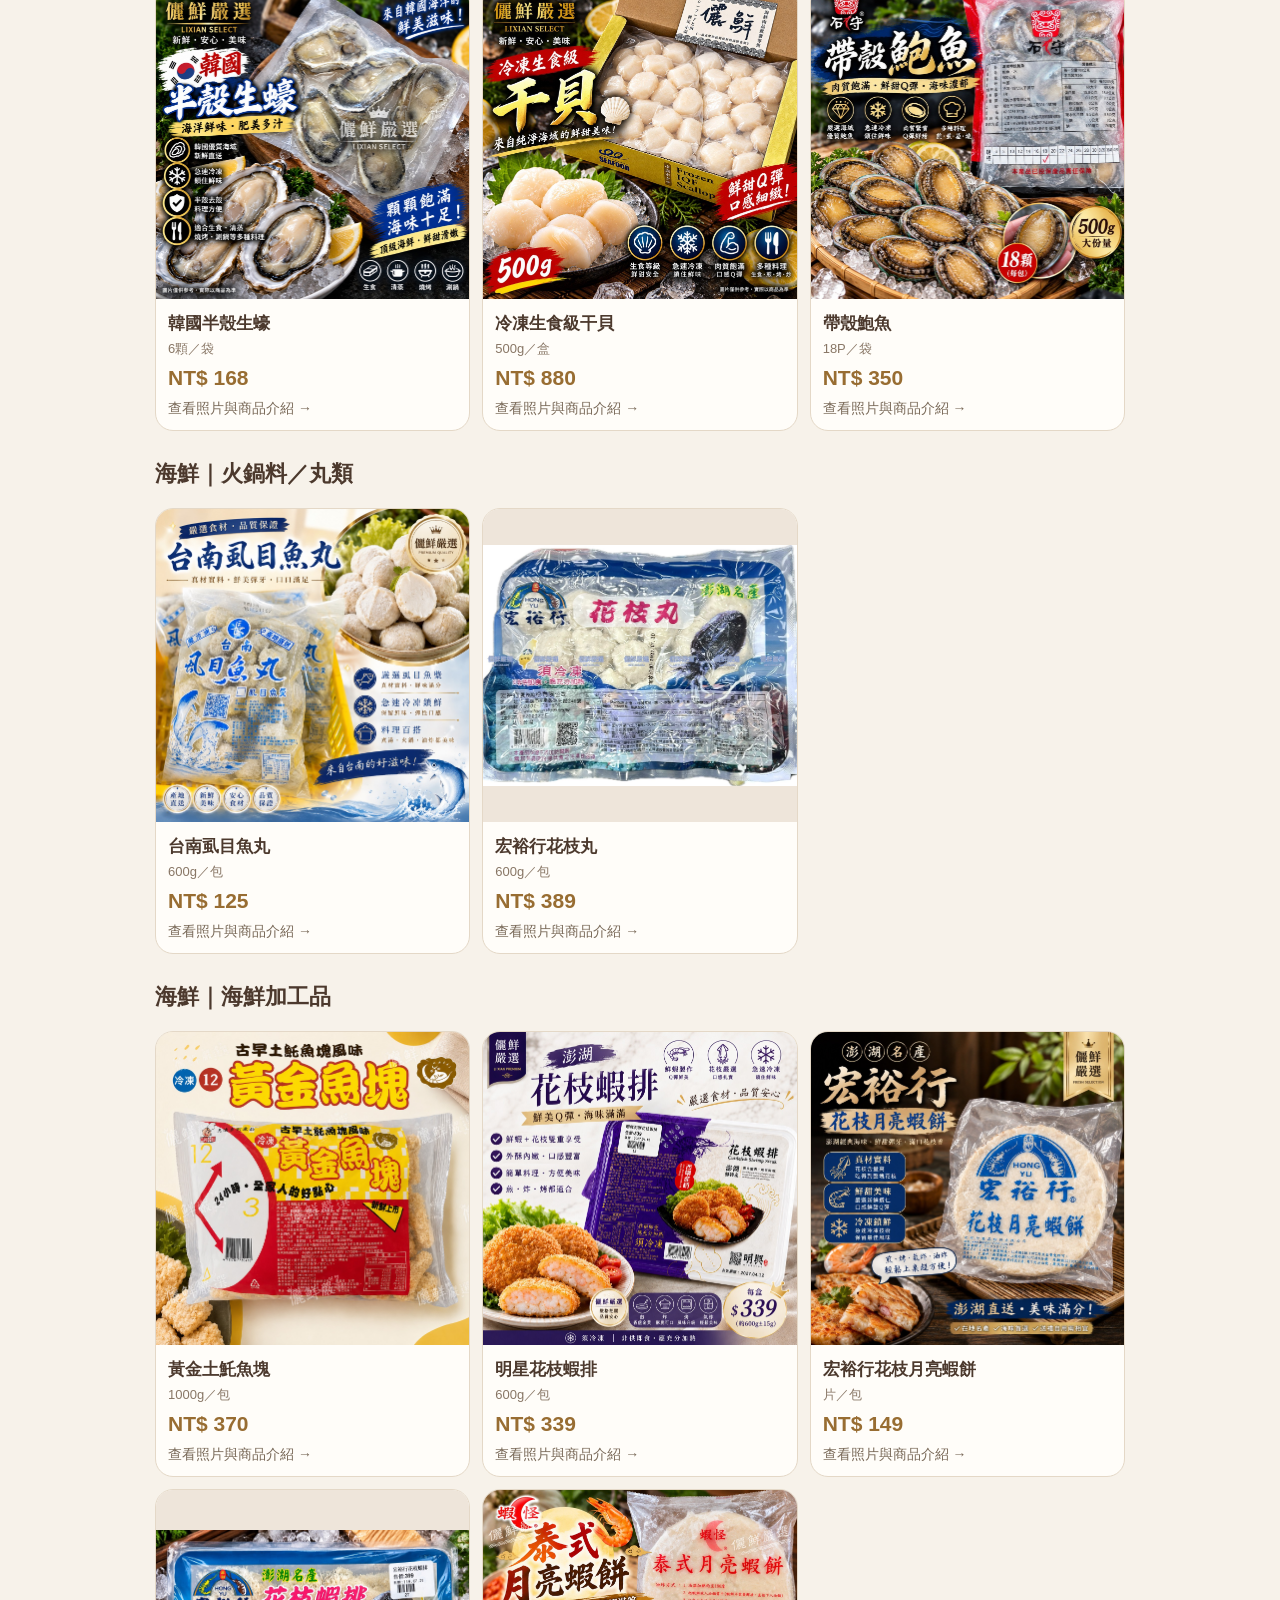
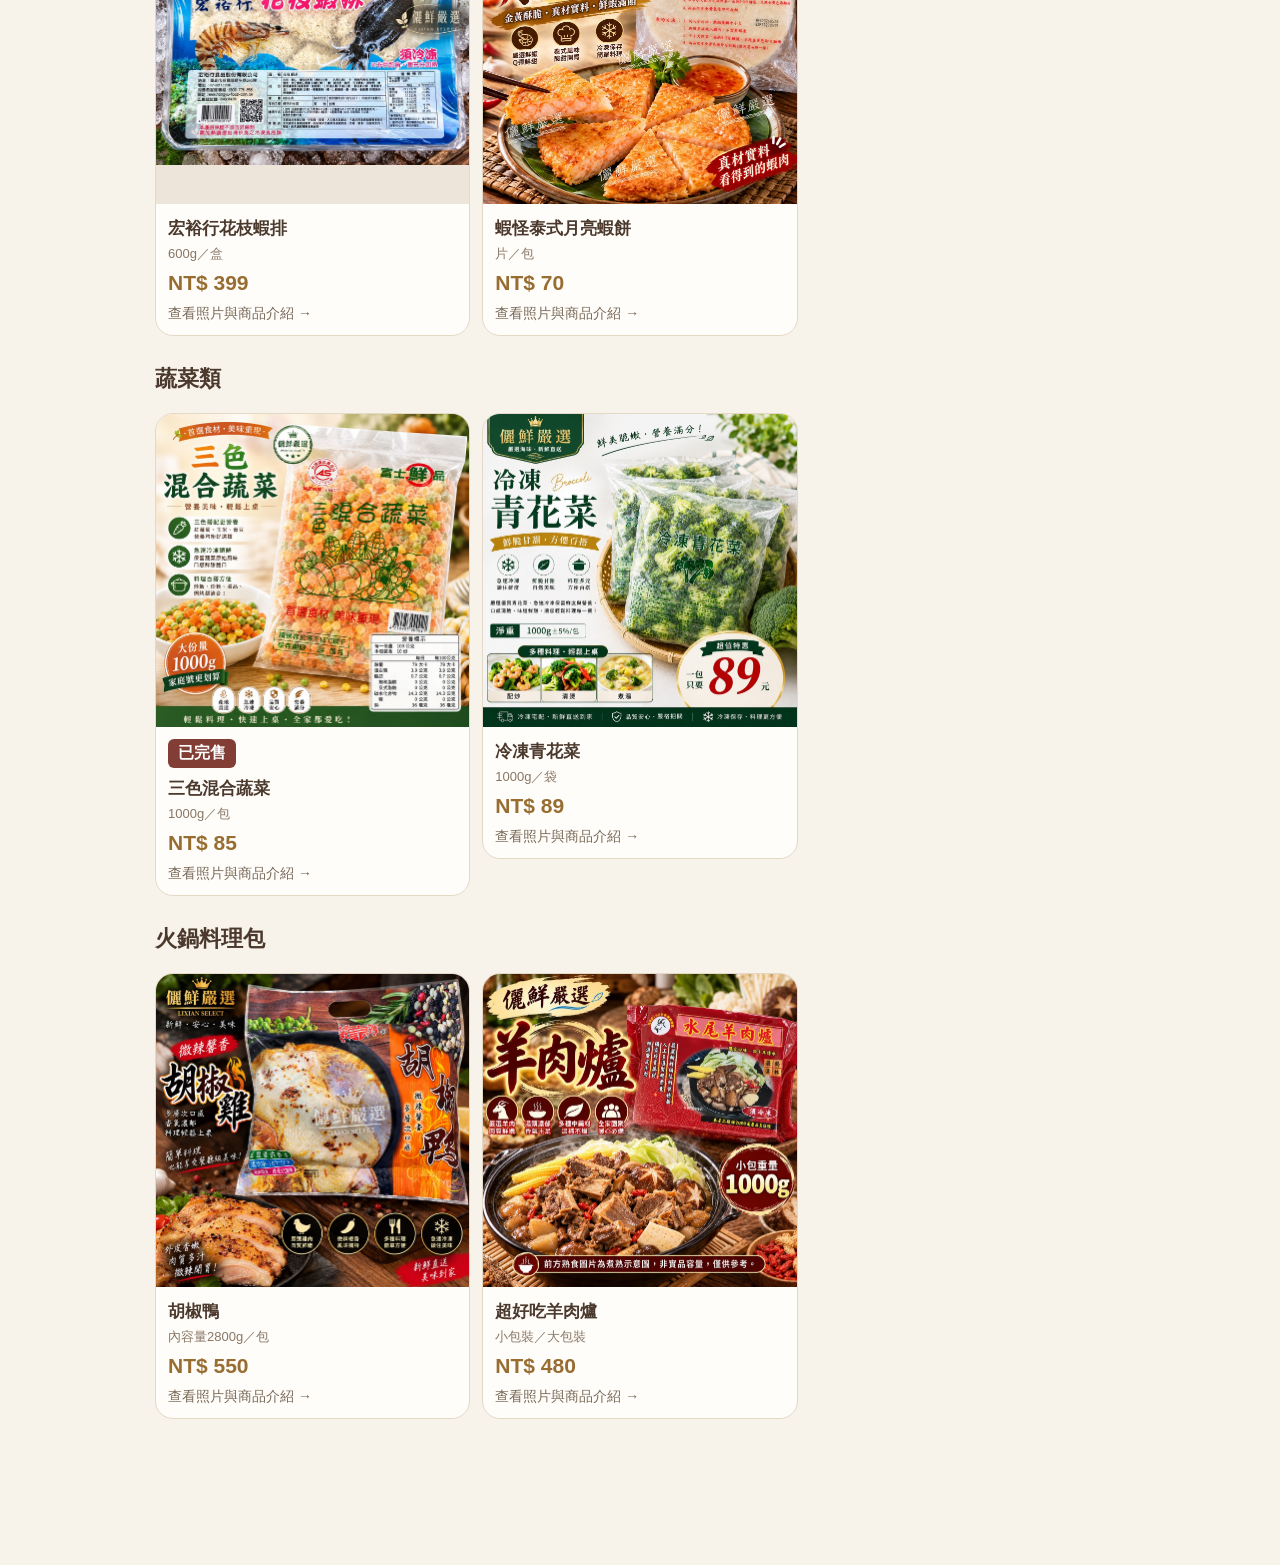
==== commit 1a662243: "新增官網分類順序調整 管理頁可調整分類順序，官網依分類清單順序顯示導覽與商品區塊。" ====
--- a/index.html
+++ b/index.html
@@ -66,7 +66,9 @@
     groups.get(product.category).push(product);
   });
   menu.replaceChildren();
-  for (const [name, products] of groups) {
+  const categoryOrder=Array.from(nav.children,button=>button.textContent);
+  const orderedGroups=[...groups].sort((a,b)=>categoryOrder.indexOf(a[0])-categoryOrder.indexOf(b[0]));
+  for (const [name, products] of orderedGroups) {
     const section = element("section", "section");
     const grid = element("div", "grid");
     products.forEach(product => grid.append(productCard(product)));
